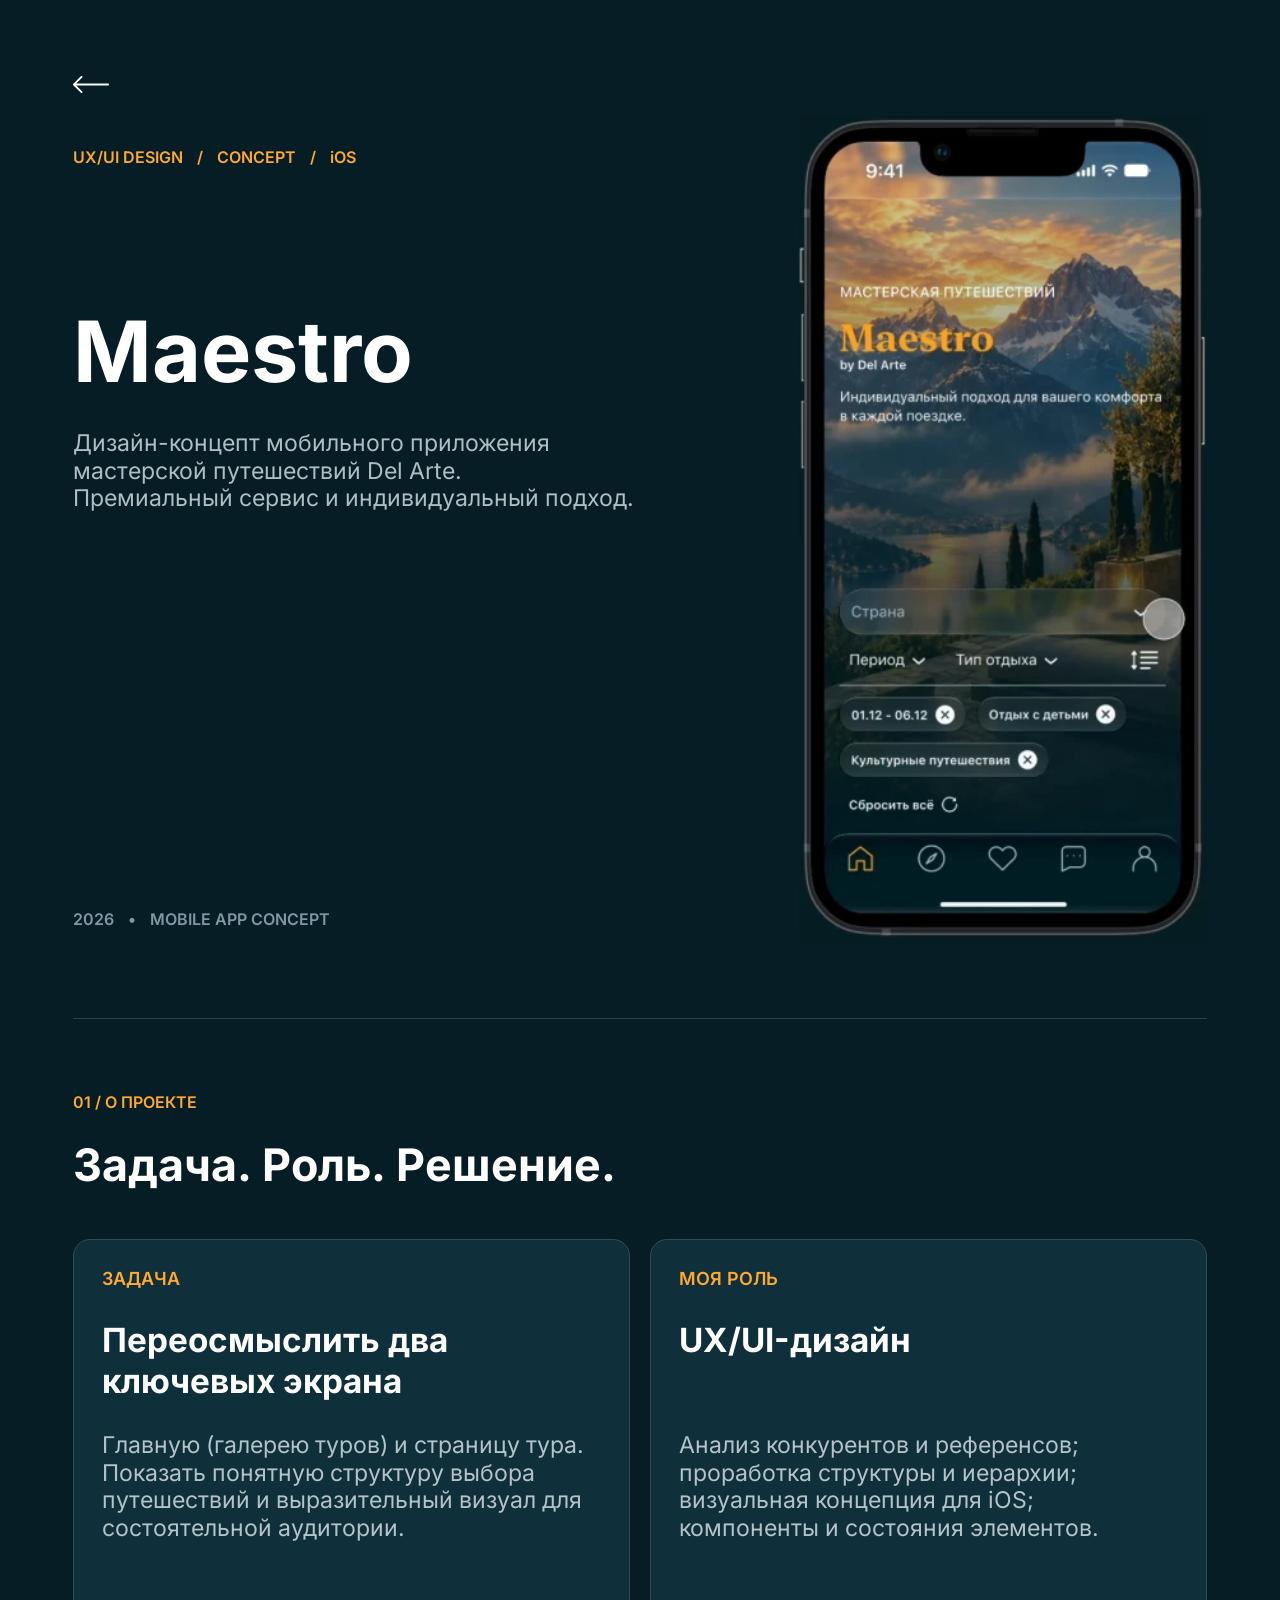
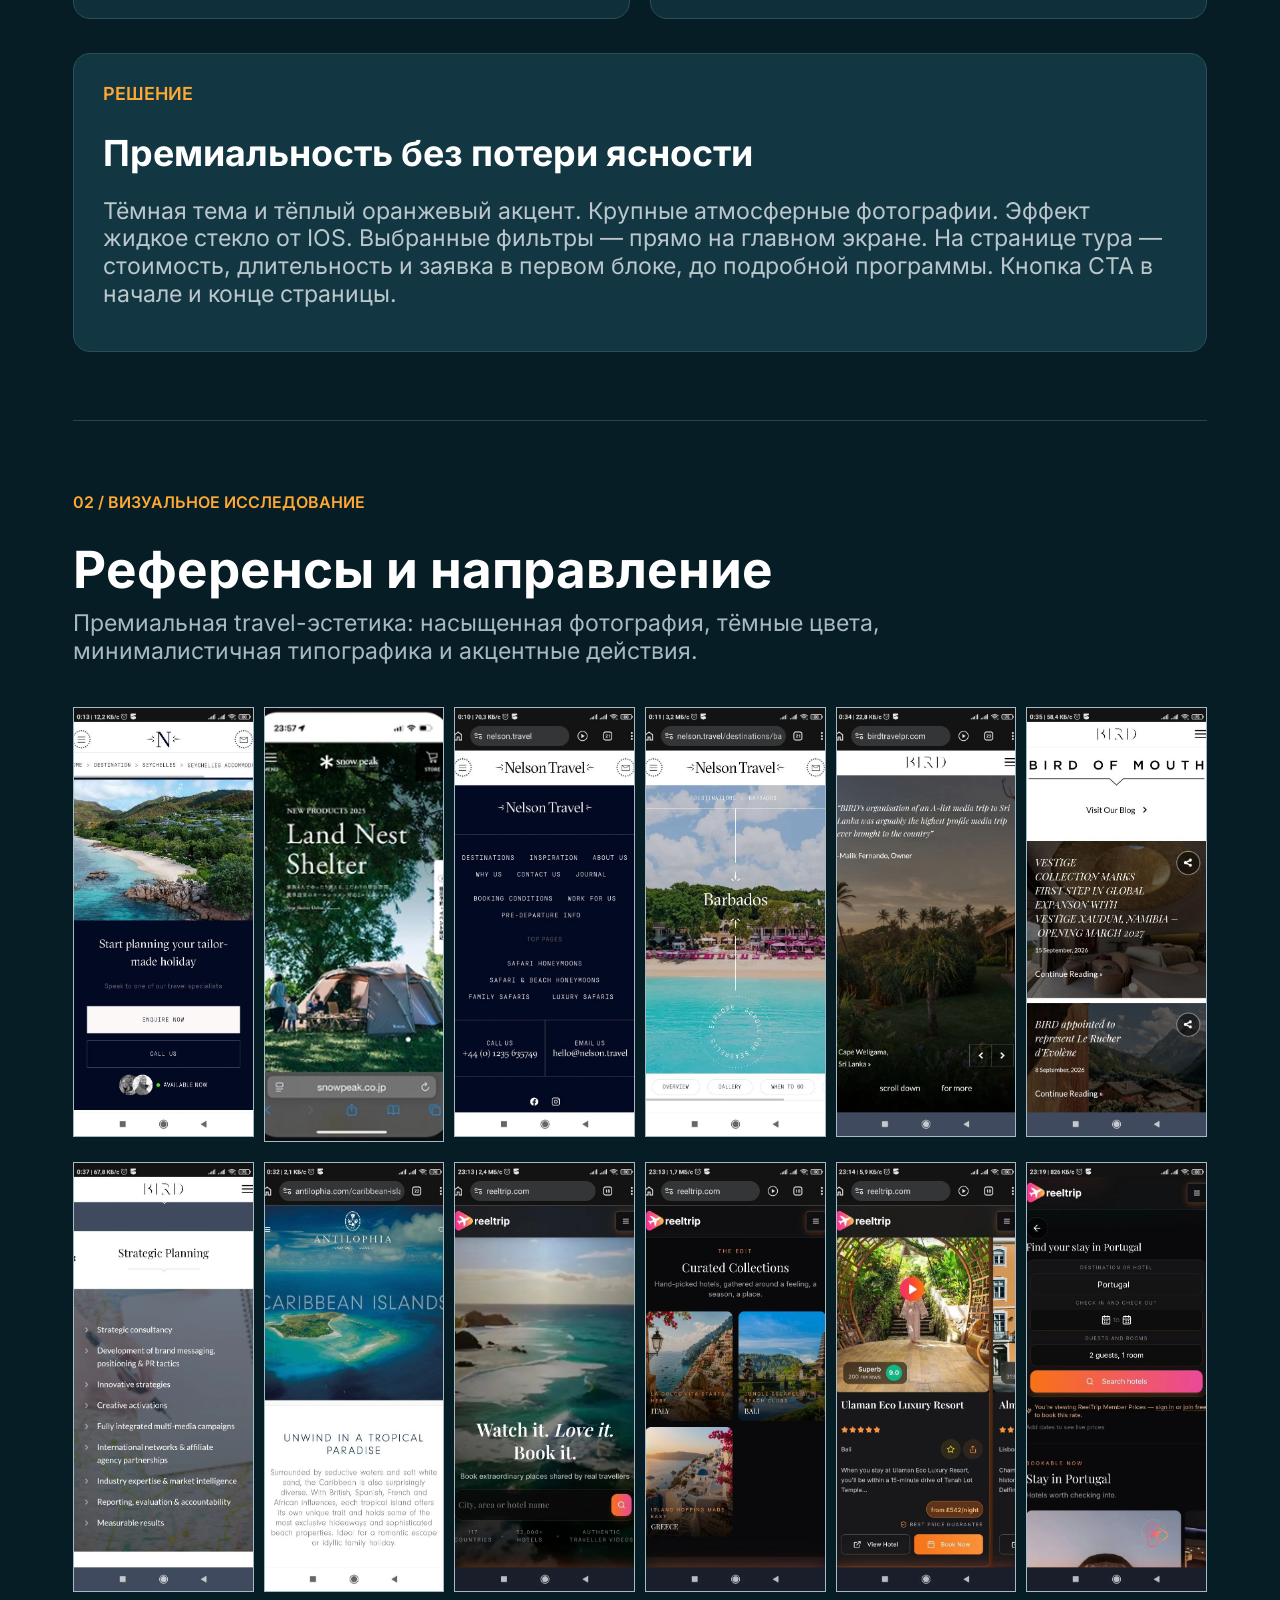
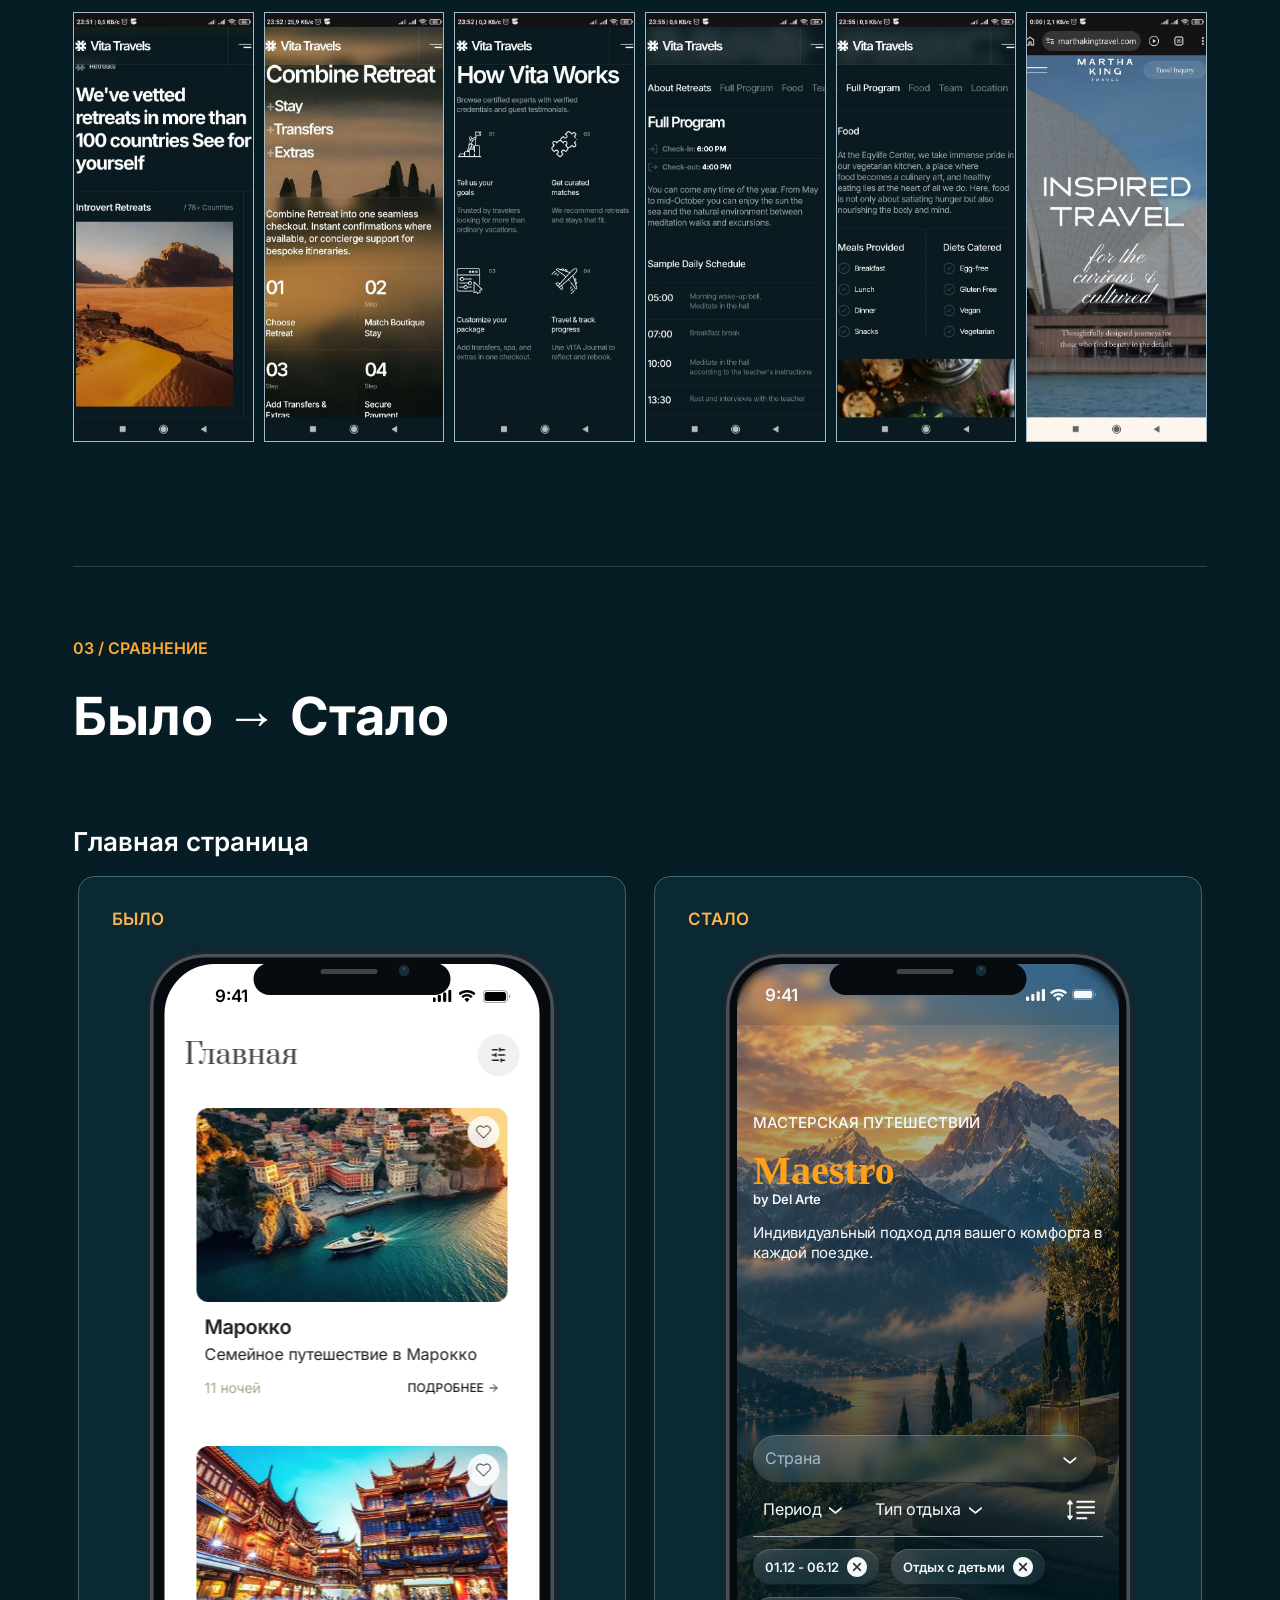
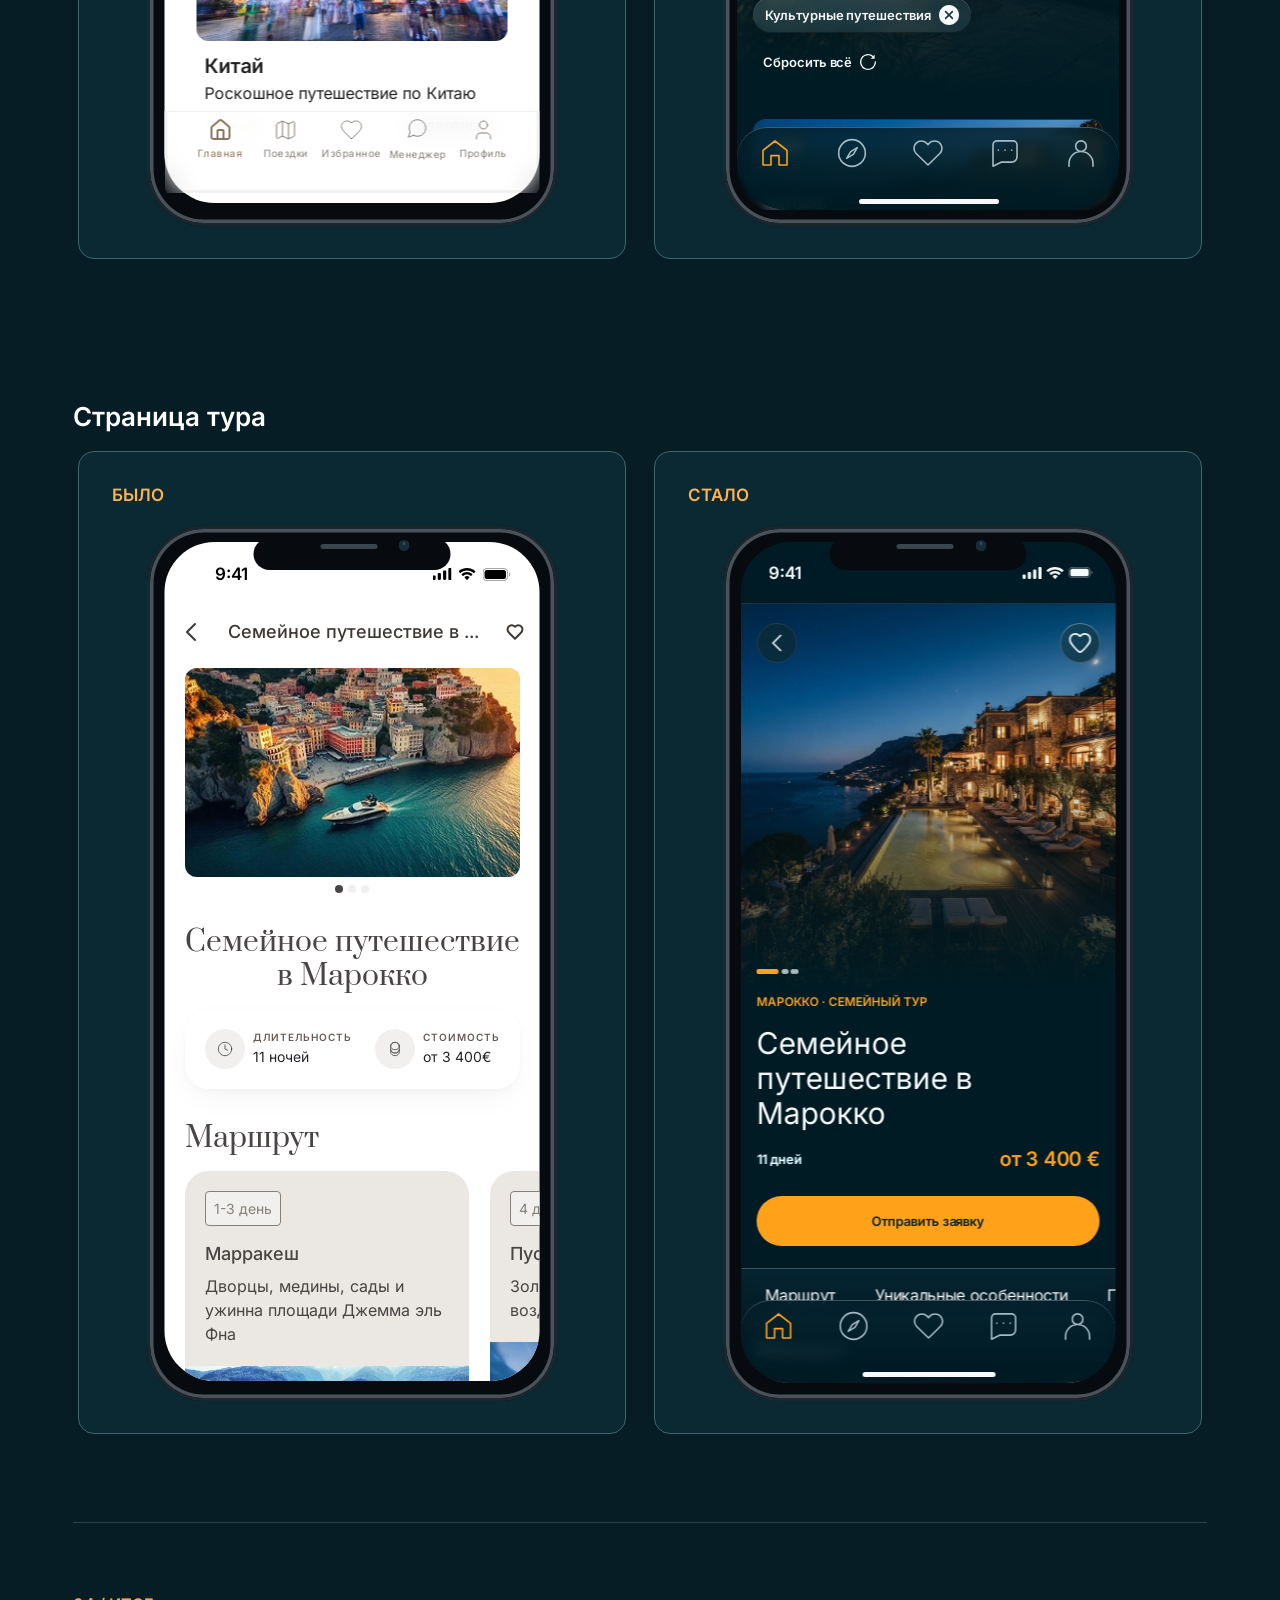
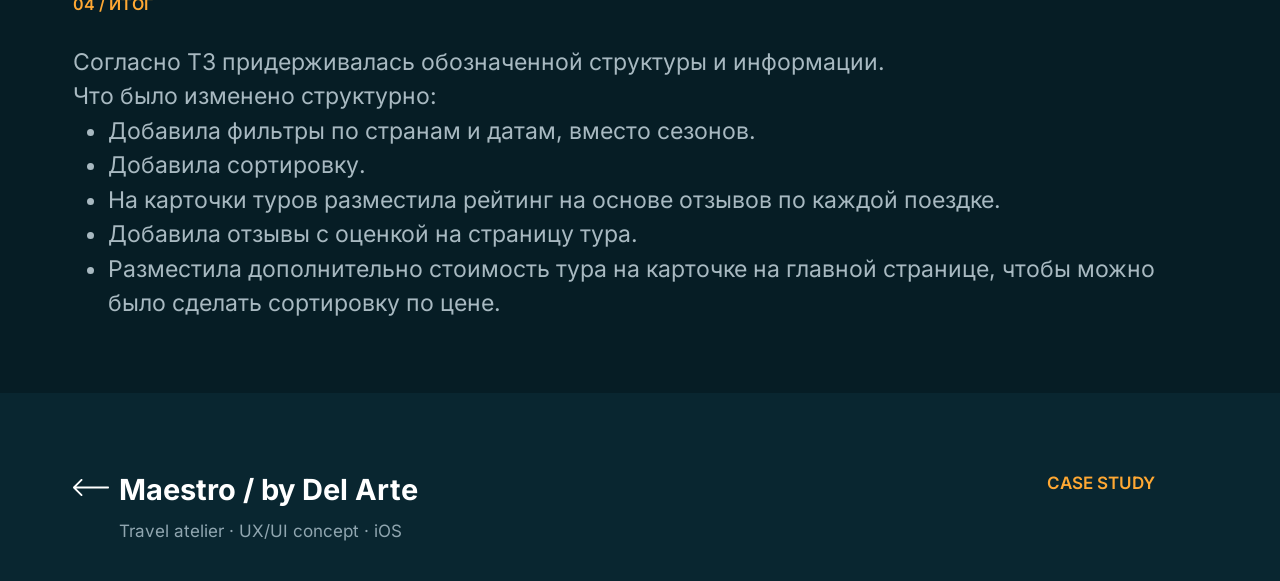
==== maestro.html @ 512be8c5 "Use bold Maestro lettering inside phone previews" ====
<!doctype html>
<html lang="ru">
<head>
  <meta charset="utf-8">
  <meta name="viewport" content="width=device-width, initial-scale=1">
  <meta name="description" content="Maestro — дизайн-концепт приложения мастерской путешествий Del Arte. Кейс Анжелики Кузнецовой.">
  <title>Maestro — кейс Анжелики Кузнецовой</title>
  <link rel="stylesheet" href="assets/maestro/screens.css">
  <link rel="stylesheet" href="maestro.css?v=8">
  <script src="maestro.js?v=2" defer></script>
</head>
<body class="maestro">
  <main>
    <header class="case-section cover">
      <a class="case-back" href="index.html" aria-label="На главную портфолио">
        <img src="assets/maestro/580a6.svg" width="36" height="31" alt="">
      </a>
      <div class="cover-grid">
        <p class="eyebrow cover-category">UX/UI DESIGN <span>/</span> <span class="desktop-copy">CONCEPT</span>
<span class="mobile-copy">TRAVEL</span> <span>/</span> iOS</p>
        <div class="cover-copy">
          <h1>Maestro</h1>
          <p class="cover-tagline mobile-copy">Путешествия<br>с особым смыслом</p>
          <p class="cover-description">Дизайн-концепт мобильного приложения<br class="desktop-copy"> мастерской путешествий Del Arte.<br class="desktop-copy"> Премиальный сервис и индивидуальный подход.</p>
        </div>
        <div class="cover-media">
          <!-- Чтобы добавить видео, загрузите assets/maestro/maestro.mp4, затем укажите этот путь в data-video-src. -->
          <figure class="cover-video" data-video-src="assets/maestro/maestro.mp4">
            <picture>
              <source media="(max-width: 767px)" srcset="assets/maestro/cover-mobile.webp">
              <img src="assets/maestro/cover-desktop.webp" width="445" height="904" alt="Главный экран приложения Maestro">
            </picture>
          </figure>
        </div>
        <p class="eyebrow cover-year">2026 <span>•</span> MOBILE APP CONCEPT</p>
      </div>
    </header>

    <section class="case-section about" aria-labelledby="about-title">
      <p class="eyebrow">01 / О ПРОЕКТЕ</p>
      <h2 id="about-title">Задача. Роль. Решение.</h2>
      <div class="about-grid">
        <article class="about-card">
          <p class="eyebrow">ЗАДАЧА</p>
          <h3>Переосмыслить два<br class="desktop-copy"> ключевых экрана</h3>
          <p>Главную (галерею туров) и страницу тура. Показать понятную структуру выбора путешествий и выразительный визуал для состоятельной аудитории.<span class="mobile-copy"> Состав блоков экранов менять не нужно, только их представление.</span>
</p>
        </article>
        <article class="about-card">
          <p class="eyebrow">МОЯ РОЛЬ</p>
          <h3>UX/UI-дизайн</h3>
          <p>Анализ конкурентов и референсов;<br class="desktop-copy"> проработка структуры и иерархии;<br class="desktop-copy"> визуальная концепция для iOS;<br class="desktop-copy"> компоненты и состояния элементов.</p>
        </article>
        <article class="about-card about-solution">
          <p class="eyebrow">РЕШЕНИЕ</p>
          <h3>Премиальность без потери ясности</h3>
          <p>Тёмная тема и тёплый оранжевый акцент. Крупные атмосферные фотографии. Эффект жидкое стекло от IOS. Выбранные фильтры — прямо на главном экране. На странице тура — стоимость, длительность и заявка в первом блоке, до подробной программы. Кнопка CTA в начале и конце страницы.</p>
        </article>
      </div>
    </section>

    <section class="case-section research" aria-labelledby="research-title">
      <p class="eyebrow">02 / ВИЗУАЛЬНОЕ ИССЛЕДОВАНИЕ</p>
      <h2 id="research-title">Референсы и направление</h2>
      <p class="section-intro">Премиальная travel-эстетика: насыщенная фотография, тёмные цвета, минималистичная типографика и акцентные действия.</p>
      <div class="references reference-desktop">
<img src="assets/maestro/a8450.webp" alt="Референс 1" width="198" height="430" loading="lazy">
<img src="assets/maestro/bcfd5.webp" alt="Референс 2" width="198" height="435" loading="lazy">
<img src="assets/maestro/57beb.webp" alt="Референс 3" width="198" height="430" loading="lazy">
<img src="assets/maestro/a19ec.webp" alt="Референс 4" width="198" height="430" loading="lazy">
<img src="assets/maestro/9e3d4.webp" alt="Референс 5" width="198" height="430" loading="lazy">
<img src="assets/maestro/e2b79.webp" alt="Референс 6" width="198" height="430" loading="lazy">
<img src="assets/maestro/9bf91.webp" alt="Референс 7" width="198" height="430" loading="lazy">
<img src="assets/maestro/70e85.webp" alt="Референс 8" width="198" height="430" loading="lazy">
<img src="assets/maestro/1a864.webp" alt="Референс 9" width="198" height="430" loading="lazy">
<img src="assets/maestro/d5515.webp" alt="Референс 10" width="198" height="430" loading="lazy">
<img src="assets/maestro/ccc61.webp" alt="Референс 11" width="198" height="430" loading="lazy">
<img src="assets/maestro/250e9.webp" alt="Референс 12" width="198" height="430" loading="lazy">
<img src="assets/maestro/1643d.webp" alt="Референс 13" width="198" height="430" loading="lazy">
<img src="assets/maestro/77202.webp" alt="Референс 14" width="198" height="430" loading="lazy">
<img src="assets/maestro/782f8.webp" alt="Референс 15" width="198" height="430" loading="lazy">
<img src="assets/maestro/9945a.webp" alt="Референс 16" width="198" height="430" loading="lazy">
<img src="assets/maestro/2277b.webp" alt="Референс 17" width="198" height="430" loading="lazy">
<img src="assets/maestro/ddec4.webp" alt="Референс 18" width="198" height="430" loading="lazy">
</div>
<div class="references reference-mobile">
<img src="assets/maestro/a8450.webp" alt="Референс 1" width="198" height="430" loading="lazy">
<img src="assets/maestro/bcfd5.webp" alt="Референс 2" width="198" height="435" loading="lazy">
<img src="assets/maestro/57beb.webp" alt="Референс 3" width="198" height="430" loading="lazy">
<img src="assets/maestro/9e3d4.webp" alt="Референс 4" width="198" height="430" loading="lazy">
<img src="assets/maestro/e2b79.webp" alt="Референс 5" width="198" height="430" loading="lazy">
<img src="assets/maestro/70e85.webp" alt="Референс 6" width="198" height="430" loading="lazy">
<img src="assets/maestro/d5515.webp" alt="Референс 7" width="198" height="430" loading="lazy">
<img src="assets/maestro/1643d.webp" alt="Референс 8" width="198" height="430" loading="lazy">
<img src="assets/maestro/ddec4.webp" alt="Референс 9" width="198" height="430" loading="lazy">
<img src="assets/maestro/77202.webp" alt="Референс 10" width="198" height="430" loading="lazy">
</div>
    </section>

    <section class="case-section comparison" aria-labelledby="comparison-title">
      <p class="eyebrow">03 / СРАВНЕНИЕ</p>
      <h2 id="comparison-title">Было → Стало</h2>
      <div class="comparison-group" data-comparison="gallery">
        <h3>Главная страница</h3>
        <div class="phone-pair">
<article class="phone-card">
<p class="phone-label">БЫЛО</p>
<div class="phone-viewport phone-desktop" data-width="410" data-kind="gallery">
<div class="phone-stage">
<div class="phone-panel phone-before">
<div class="phone-ui phone-old" data-node-id="250:3433" data-name="Главная страница">
<div class="phone-scroll" tabindex="0" role="region" aria-label="Галерея туров">
<div class="content-stretch flex flex-[1_0_0] flex-col h-full isolate items-start min-w-px overflow-clip relative phone-old-body" data-node-id="250:3434" data-name="Body">
<div class="content-stretch flex gap-[154px] h-[62px] items-start justify-center pb-[19px] pt-[21px] px-[24px] relative shrink-0 w-[375px] z-[2]" data-node-id="250:3462" data-name="Status bar">
<div class="content-stretch flex flex-[1_0_0] h-[22px] items-center justify-center min-w-px pt-[1.5px] relative" data-node-id="250:3463" data-name="Time">
<p class="[word-break:break-word] font-phone font-[590] leading-[22px] relative shrink-0 text-[17px] text-[color:var(--labels\/primary,black)] text-center whitespace-nowrap" data-node-id="250:3464" style='font-variation-settings:"wdth" 100'>9:41</p>
</div>
<div class="content-stretch flex flex-[1_0_0] gap-[7px] h-[22px] items-center justify-center min-w-px pr-px pt-px relative" data-node-id="250:3465" data-name="Levels">
<div class="h-[12.226px] relative shrink-0 w-[19.2px]" data-node-id="250:3466" data-name="Cellular Connection">
<img alt="" class="absolute block inset-0 max-w-none size-full" src="assets/maestro/88377.svg">
</div>
<div class="h-[12.328px] relative shrink-0 w-[17.142px]" data-node-id="250:3467" data-name="Wifi">
<img alt="" class="absolute block inset-0 max-w-none size-full" src="assets/maestro/08ca1.svg">
</div>
<div class="h-[13px] relative shrink-0 w-[27.328px]" data-node-id="250:3468" data-name="Frame">
<img alt="" class="absolute block inset-0 max-w-none size-full" src="assets/maestro/d1361.svg">
</div>
</div>
</div>
<div class="content-stretch flex flex-col gap-[16px] items-center pb-[24px] pt-[8px] px-[20px] relative shrink-0 w-full z-[1]" data-node-id="250:3472" data-name="Content">
<div class="content-stretch flex gap-[16px] items-center justify-center relative shrink-0 w-full" data-node-id="250:3473">
<div class="[word-break:break-word] flex flex-[1_0_0] flex-col font-prata justify-center leading-[0] min-w-px not-italic relative text-[#494545] text-[28px]" data-node-id="250:3474">
<p class="leading-[34px]">Главная</p>
</div>
<div class="content-stretch flex flex-col items-center relative shrink-0" data-node-id="250:3475" data-name="Search Bar">
<div class="content-stretch flex items-center justify-center relative shrink-0 w-full" data-node-id="250:3476">
<div class="bg-[#f1f0ee] content-stretch flex items-center justify-center relative rounded-[9605.423px] shrink-0 size-[42px]" data-node-id="250:3477" data-name="Button">
<div class="relative shrink-0 size-[16.085px]" data-node-id="250:3478" data-name="SVG">
<img alt="" class="absolute block inset-0 max-w-none size-full" src="assets/maestro/32b57.svg">
</div>
</div>
</div>
</div>
</div>
<div class="content-stretch flex flex-col gap-[16px] items-start relative shrink-0" data-node-id="250:3488">
<div class="content-stretch flex flex-col items-start relative shrink-0" data-node-id="250:3489">
<div class="bg-white content-stretch drop-shadow-[0px_8px_8px_rgba(0,0,0,0.03),0px_1px_1px_rgba(0,0,0,0.04)] flex flex-col gap-[12px] items-start p-[16px] relative rounded-[28px] shrink-0 w-[343px]" data-node-id="250:3490" data-name="Card">
<div class="content-stretch flex flex-col items-start max-w-[900px] relative shrink-0 w-full" data-node-id="250:3491" data-name="Hero Image">
<div class="content-stretch flex items-center relative shrink-0 w-full" data-node-id="250:3492" data-name="Top">
<div class="flex-[1_0_0] h-0 min-w-px relative" data-node-id="I250:3492;402:13870" data-name="Fixer">
</div>
</div>
<div class="aspect-[900/563] relative rounded-[12px] shrink-0 w-full" data-node-id="250:3493" data-name="img">
<div aria-hidden="true" class="absolute inset-0 pointer-events-none rounded-[12px]">
<div class="absolute bg-size-[19.999999523162842px_19.999999523162842px,auto_auto] bg-top-left inset-0 rounded-[12px]" style='background-image:url("assets/maestro/99f6c.webp"), linear-gradient(90deg, rgb(255, 255, 255) 0%, rgb(255, 255, 255) 100%)'>
</div>
<div class="absolute bg-[#9747ff] inset-0 mix-blend-color rounded-[12px]">
</div>
<img alt="" class="absolute max-w-none object-cover rounded-[12px] size-full" src="assets/maestro/8b3f2.webp">
</div>
</div>
</div>
<div class="absolute backdrop-blur-[12px] bg-[rgba(255,255,255,0.85)] content-stretch flex items-center justify-center right-[24px] rounded-[9999px] size-[32px] top-[24px]" data-node-id="250:3494" data-name="Button">
<div class="relative shrink-0 size-[16px]" data-node-id="250:3495" data-name="SVG">
<img alt="" class="absolute block inset-0 max-w-none size-full" src="assets/maestro/4f7a4.svg">
</div>
</div>
<div class="content-stretch flex flex-col items-start px-[8px] relative shrink-0 w-full" data-node-id="250:3497" data-name="Container">
<div class="content-stretch flex flex-col gap-[12px] items-start relative shrink-0 w-full" data-node-id="250:3498">
<div class="content-stretch flex flex-col items-start relative shrink-0 w-full" data-node-id="250:3499" data-name="Container">
<div class="content-stretch flex items-center relative shrink-0 w-full" data-node-id="250:3500">
<div class="[word-break:break-word] content-stretch flex flex-[1_0_0] flex-col gap-[2px] items-start leading-[0] min-w-px not-italic relative text-[#202020]" data-node-id="250:3501" data-name="Container">
<div class="flex flex-col font-inter font-semibold justify-center relative shrink-0 text-[20px] w-full" data-node-id="250:3502">
<p class="leading-[26px]">Марокко</p>
</div>
<div class="flex flex-col font-inter font-normal justify-center relative shrink-0 text-[16px] w-full" data-node-id="250:3503">
<p class="leading-[24px]">Семейное путешествие в Марокко</p>
</div>
</div>
</div>
</div>
<div class="content-stretch flex gap-[8px] items-start relative shrink-0 w-full" data-node-id="250:3504">
<div class="[word-break:break-word] flex flex-[1_0_0] flex-col font-inter font-normal justify-center leading-[0] min-w-px not-italic relative text-[#a2a681] text-[14px]" data-node-id="250:3505">
<p class="leading-[20px]">11 ночей</p>
</div>
<div class="content-stretch flex gap-[4px] h-[20px] items-center relative shrink-0" data-node-id="250:3506" data-name="Button">
<div class="[word-break:break-word] flex flex-col font-inter font-medium justify-center leading-[0] not-italic relative shrink-0 text-[#202020] text-[12px] text-center uppercase whitespace-nowrap" data-node-id="250:3507">
<p class="leading-[16px]">подробнее</p>
</div>
<div class="relative shrink-0 size-[12px]" data-node-id="250:3508" data-name="SVG">
<img alt="" class="absolute block inset-0 max-w-none size-full" src="assets/maestro/2661c.svg">
</div>
</div>
</div>
</div>
</div>
</div>
</div>
<div class="bg-white content-stretch drop-shadow-[0px_8px_8px_rgba(0,0,0,0.03),0px_1px_1px_rgba(0,0,0,0.04)] flex flex-col gap-[12px] items-start p-[16px] relative rounded-[28px] shrink-0 w-[343px]" data-node-id="250:3511" data-name="Card">
<div class="content-stretch flex flex-col items-start max-w-[900px] relative shrink-0 w-full" data-node-id="250:3512" data-name="Hero Image">
<div class="content-stretch flex items-center relative shrink-0 w-full" data-node-id="250:3513" data-name="Top">
<div class="flex-[1_0_0] h-0 min-w-px relative" data-node-id="I250:3513;402:13870" data-name="Fixer">
</div>
</div>
<div class="aspect-[900/563] relative rounded-[12px] shrink-0 w-full" data-node-id="250:3514" data-name="img">
<img alt="" class="absolute inset-0 max-w-none object-cover pointer-events-none rounded-[12px] size-full" src="assets/maestro/741eb.webp">
</div>
</div>
<div class="absolute backdrop-blur-[12px] bg-[rgba(255,255,255,0.85)] content-stretch flex items-center justify-center right-[24px] rounded-[9999px] size-[32px] top-[24px]" data-node-id="250:3515" data-name="Button">
<div class="relative shrink-0 size-[16px]" data-node-id="250:3516" data-name="SVG">
<img alt="" class="absolute block inset-0 max-w-none size-full" src="assets/maestro/4f7a4.svg">
</div>
</div>
<div class="content-stretch flex flex-col items-start px-[8px] relative shrink-0 w-full" data-node-id="250:3518" data-name="Container">
<div class="content-stretch flex flex-col gap-[12px] items-start relative shrink-0 w-full" data-node-id="250:3519">
<div class="content-stretch flex flex-col items-start relative shrink-0 w-full" data-node-id="250:3520" data-name="Container">
<div class="content-stretch flex items-center relative shrink-0 w-full" data-node-id="250:3521">
<div class="[word-break:break-word] content-stretch flex flex-[1_0_0] flex-col gap-[2px] items-start leading-[0] min-w-px not-italic relative text-[#202020]" data-node-id="250:3522" data-name="Container">
<div class="flex flex-col font-inter font-semibold justify-center relative shrink-0 text-[20px] w-full" data-node-id="250:3523">
<p class="leading-[26px]">Китай</p>
</div>
<div class="flex flex-col font-inter font-normal justify-center relative shrink-0 text-[16px] w-full" data-node-id="250:3524">
<p class="leading-[24px]">Роскошное путешествие по Китаю</p>
</div>
</div>
</div>
</div>
<div class="content-stretch flex gap-[8px] items-start relative shrink-0 w-full" data-node-id="250:3525">
<div class="[word-break:break-word] flex flex-[1_0_0] flex-col font-inter font-normal justify-center leading-[0] min-w-px not-italic relative text-[#a2a681] text-[14px]" data-node-id="250:3526">
<p class="leading-[20px]">11 ночей</p>
</div>
<div class="content-stretch flex gap-[4px] h-[20px] items-center relative shrink-0" data-node-id="250:3527" data-name="Button">
<div class="[word-break:break-word] flex flex-col font-inter font-medium justify-center leading-[0] not-italic relative shrink-0 text-[#202020] text-[12px] text-center uppercase whitespace-nowrap" data-node-id="250:3528">
<p class="leading-[16px]">подробнее</p>
</div>
<div class="relative shrink-0 size-[12px]" data-node-id="250:3529" data-name="SVG">
<img alt="" class="absolute block inset-0 max-w-none size-full" src="assets/maestro/2661c.svg">
</div>
</div>
</div>
</div>
</div>
</div>
</div>
</div>
</div>
</div>
<div class="absolute backdrop-blur-[12px] bg-[rgba(255,255,255,0.8)] border-[rgba(232,230,227,0.5)] border-solid border-t content-stretch flex flex-col h-[82px] items-start justify-center left-0 pt-px top-[747px] w-[375px] z-[3] phone-desktop-old-nav" data-node-id="250:3435" data-name="Nav">
<div class="flex-[1_0_0] max-w-[512px] min-h-px relative w-full" data-node-id="250:3436" data-name="Container">
<div class="bg-clip-padding border-0 border-[transparent] border-solid content-stretch flex items-center max-w-[inherit] pb-[24px] px-[20px] relative size-full">
<div class="content-stretch flex flex-[1_0_0] flex-col gap-[4px] items-center min-w-px px-[8px] py-[4px] relative" data-node-id="250:3437" data-name="Button">
<div class="relative shrink-0 size-[24px]" data-node-id="250:3438" data-name="SVG">
<img alt="" class="absolute block inset-0 max-w-none size-full" src="assets/maestro/2533a.svg">
</div>
<div class="[word-break:break-word] flex flex-col font-phone font-normal justify-center leading-[0] relative shrink-0 text-[#8a775c] text-[10px] text-center tracking-[0.5px] whitespace-nowrap" data-node-id="250:3441" style='font-variation-settings:"wdth" 100'>
<p class="leading-[15px]">Главная</p>
</div>
</div>
<div class="content-stretch flex flex-[1_0_0] flex-col gap-[4px] items-center min-w-px px-[8px] py-[4px] relative" data-node-id="250:3442" data-name="Button">
<div class="relative shrink-0 size-[24px]" data-node-id="250:3443" data-name="SVG">
<img alt="" class="absolute block inset-0 max-w-none size-full" src="assets/maestro/a5471.svg">
</div>
<div class="[word-break:break-word] flex flex-col font-phone font-normal justify-center leading-[0] relative shrink-0 text-[#868079] text-[10px] text-center tracking-[0.5px] whitespace-nowrap" data-node-id="250:3447" style='font-variation-settings:"wdth" 100'>
<p class="leading-[15px]">Поездки</p>
</div>
</div>
<div class="content-stretch flex flex-[1_0_0] flex-col gap-[4px] items-center min-w-px px-[8px] py-[4px] relative" data-node-id="250:3448" data-name="Button">
<div class="relative shrink-0 size-[24px]" data-node-id="250:3449" data-name="SVG">
<img alt="" class="absolute block inset-0 max-w-none size-full" src="assets/maestro/fd771.svg">
</div>
<div class="[word-break:break-word] flex flex-col font-phone font-normal justify-center leading-[0] relative shrink-0 text-[#868079] text-[10px] text-center tracking-[0.5px] whitespace-nowrap" data-node-id="250:3451" style='font-variation-settings:"wdth" 100'>
<p class="leading-[15px]">Избранное</p>
</div>
</div>
<div class="content-stretch flex flex-[1_0_0] flex-col gap-[6px] items-center min-w-px px-[8px] py-[4px] relative" data-node-id="250:3452" data-name="Button">
<div class="content-stretch flex flex-col items-center relative shrink-0 size-[24px]" data-node-id="250:3453" data-name="SVG:css-transform">
<div class="relative shrink-0 size-[22px]" data-node-id="250:3454" data-name="SVG">
<img alt="" class="absolute block inset-0 max-w-none size-full" src="assets/maestro/68d9a.svg">
</div>
</div>
<div class="[word-break:break-word] flex flex-col font-phone font-normal justify-center leading-[0] relative shrink-0 text-[#868079] text-[10px] text-center tracking-[0.5px] whitespace-nowrap" data-node-id="250:3456" style='font-variation-settings:"wdth" 100'>
<p class="leading-[15px]">Менеджер</p>
</div>
</div>
<div class="content-stretch flex flex-[1_0_0] flex-col gap-[4px] items-center min-w-px px-[8px] py-[4px] relative" data-node-id="250:3457" data-name="Button">
<div class="relative shrink-0 size-[24px]" data-node-id="250:3458" data-name="SVG">
<img alt="" class="absolute block inset-0 max-w-none size-full" src="assets/maestro/cb3df.svg">
</div>
<div class="[word-break:break-word] flex flex-col font-phone font-normal justify-center leading-[0] relative shrink-0 text-[#868079] text-[10px] text-center tracking-[0.5px] whitespace-nowrap" data-node-id="250:3461" style='font-variation-settings:"wdth" 100'>
<p class="leading-[15px]">Профиль</p>
</div>
</div>
</div>
</div>
</div>
</div>
</div>
<div class="phone-frame" aria-hidden="true">
<span class="phone-notch">
<i>
</i>
<img class="phone-camera" src="assets/maestro/f3fc9.svg" alt="">
<img class="phone-camera-reflection" src="assets/maestro/90499.svg" alt="">
</span>
</div>
</div>
</div>
</article>
<article class="phone-card">
<p class="phone-label">СТАЛО</p>
<div class="phone-viewport phone-desktop" data-width="410" data-kind="gallery">
<div class="phone-stage">
<div class="phone-panel phone-after">
<div class="phone-ui phone-new" data-node-id="328:2109" data-name="Main iOS 375">
<div class="absolute bg-[var(--color\/bg,#001b24)] bottom-0 content-stretch flex h-[83px] items-start justify-between left-0 overflow-clip pb-[28px] pt-[10px] px-[10px] right-0 phone-fixed-nav" data-node-id="328:2163" data-name="06 · Нижняя навигация · 5 вкладок">
<span class="phone-glass" aria-hidden="true">
</span>
<button class="content-stretch flex flex-col items-center justify-center overflow-clip relative shrink-0 w-[56px]" data-node-id="I328:2163;4056:3361" data-name="Главная" type="button" data-action="home" aria-label="Главная">
<div class="relative shrink-0 size-[32px]" data-node-id="I328:2163;4056:3362" data-name="Icon / home">
<img alt="" class="absolute block inset-0 max-w-none size-full" src="assets/maestro/ac1e3.svg">
</div>
</button>
<button class="content-stretch flex flex-col items-center justify-center overflow-clip relative shrink-0 w-[56px]" data-node-id="I328:2163;4165:386" data-name="Поездки" type="button" data-action="trips" aria-label="Поездки">
<div class="relative shrink-0 size-[32px]" data-node-id="I328:2163;4165:386;4165:362" data-name="Icon / compass">
<img alt="" class="absolute block inset-0 max-w-none size-full" src="assets/maestro/16ee0.svg">
</div>
</button>
<button class="content-stretch flex flex-col items-center justify-center overflow-clip relative shrink-0 w-[56px]" data-node-id="I328:2163;4056:3369" data-name="Избранное" type="button" data-action="saved" aria-label="Избранное">
<div class="relative shrink-0 size-[32px]" data-node-id="I328:2163;4056:3370" data-name="Icon / heart">
<img alt="" class="absolute block inset-0 max-w-none size-full" src="assets/maestro/52ba3.svg">
</div>
</button>
<button class="content-stretch flex flex-col items-center justify-center overflow-clip relative shrink-0 w-[56px]" data-node-id="I328:2163;4165:438" data-name="Менеджер" type="button" data-action="manager" aria-label="Менеджер">
<div class="relative shrink-0 size-[32px]" data-node-id="I328:2163;4165:438;4165:366" data-name="Icon / chat">
<img alt="" class="absolute block inset-0 max-w-none size-full" src="assets/maestro/2b71c.svg">
</div>
</button>
<div class="content-stretch flex flex-col items-center justify-center overflow-clip relative shrink-0 w-[56px]" data-node-id="I328:2163;4056:3377" data-name="Профиль">
<div class="relative shrink-0 size-[32px]" data-node-id="I328:2163;4056:3378" data-name="Icon / user">
<img alt="" class="absolute block inset-0 max-w-none size-full" src="assets/maestro/8e6db.svg">
</div>
</div>
<div class="absolute bg-[var(--color\/text,#f7f8fa)] h-[5px] left-[122px] right-[120px] rounded-[3px] top-[72px]" data-node-id="I328:2163;4056:3381" data-name="Home indicator">
</div>
</div>
<div class="phone-scroll" tabindex="0" role="region" aria-label="Галерея туров">
<div class="content-stretch flex flex-col gap-[12px] items-center overflow-clip pb-[16px] relative shrink-0 w-full" data-node-id="328:2110" data-name="Первый экран">
<div aria-hidden="true" class="absolute inset-0 pointer-events-none">
<div class="absolute inset-0 overflow-hidden">
<img alt="" class="absolute h-full left-[-25.77%] max-w-none top-[-0.04%] w-[132.8%]" src="assets/maestro/d8903.webp">
</div>
<div class="absolute bg-gradient-to-b from-[rgba(0,27,36,0.12)] inset-0 to-[#001b24] via-[48%] via-[rgba(0,27,36,0.5)]">
</div>
</div>
<div class="content-stretch flex flex-col items-start overflow-clip pb-[160px] pt-[150px] px-[16px] relative shrink-0 w-full" data-node-id="328:2111" data-name="Главная">
<div class="[word-break:break-word] content-stretch flex flex-col gap-[16px] items-start relative shrink-0 w-full" data-node-id="328:2112" data-name="Заголовок">
<p class="font-phone font-[510] leading-[18px] relative shrink-0 text-[15px] text-[color:var(--color\/text,#f7f8fa)] uppercase w-full" data-node-id="328:2113" style='font-variation-settings:"wdth" 100'>Мастерская Путешествий</p>
<div class="h-[59px] relative shrink-0 w-full" data-node-id="328:2114" data-name="Имя">
<p class="absolute font-new-york leading-[46px] left-0 not-italic text-[40px] text-[color:var(--color\/accent,#ffa21a)] top-0 w-[336px]" data-node-id="328:2115">Maestro</p>
<p class="absolute font-[590] font-phone leading-[var(--leading\/footnote,18px)] left-0 text-[color:var(--color\/text,#f7f8fa)] text-[length:var(--size\/footnote,13px)] top-[42px] tracking-[var(--typography\/letter-spacing\/footnote,-0.08px)] w-[343px]" data-node-id="328:2116" style='font-variation-settings:"wdth" 100'>by Del Arte</p>
</div>
<p class="font-phone font-normal leading-[var(--leading\/subheadline,20px)] relative shrink-0 text-[color:var(--color\/text,#f7f8fa)] text-[length:var(--size\/subheadline,15px)] tracking-[var(--typography\/letter-spacing\/subheadline,-0.23px)] w-full" data-node-id="328:2117" style='font-variation-settings:"wdth" 100'>Индивидуальный подход для вашего комфорта в каждой поездке.</p>
</div>
</div>
<div class="content-stretch flex flex-col gap-[12px] items-start px-[16px] relative shrink-0 w-full" data-node-id="328:2118" data-name="Фильтр">
<div class="content-stretch flex gap-[16px] h-[48px] items-center justify-center px-[12px] relative rounded-[296px] shrink-0 w-[343px]" data-node-id="328:1938" data-name="Property 1=Empty">
<div class="absolute bg-[rgba(153,153,153,0.17)] inset-0 mix-blend-luminosity rounded-[1000px] shadow-[1.25px_0px_0px_-0.75px_#a6a6a6,-1.25px_0px_0px_-0.75px_#a6a6a6,0px_0px_0px_0.5px_#a6a6a6,0px_8px_15px_0px_rgba(0,0,0,0.04)]" data-node-id="I328:1939;10411:18287" data-name="Fill + Shadow">
</div>
<div class="absolute inset-0 rounded-[1000px]" data-node-id="I328:1939;10411:18288" data-name="Glass Effect">
</div>
<button class="content-stretch cursor-pointer flex flex-[1_0_0] items-center min-w-px relative" data-node-id="328:1940" data-name="Field" type="button" data-action="search" aria-label="Страна">
<div class="[word-break:break-word] flex flex-col font-phone font-normal justify-center leading-[0] relative shrink-0 text-[16px] text-[color:var(--color\/muted,#a5bac4)] text-center whitespace-nowrap" data-node-id="328:1941" style='font-variation-settings:"wdth" 100;font-feature-settings:"ss16" 1'>
<p class="leading-[21px]">Страна</p>
</div>
</button>
<div class="relative shrink-0 size-[28px]" data-node-id="328:1942" data-name="chevron_down">
<img alt="" class="absolute block inset-0 max-w-none size-full" src="assets/maestro/42154.svg">
</div>
</div>
<div class="content-stretch flex items-center justify-between relative shrink-0 w-full" data-node-id="328:2120">
<div class="h-[29px] relative shrink-0 w-[239px]" data-node-id="328:2121">
<button class="absolute content-stretch flex gap-[8px] items-center justify-center left-0 px-[10px] py-[4px] rounded-[1000px] top-0" data-node-id="328:2122" data-name="Button - Content Area" type="button" data-action="filter-period">
<p class="[word-break:break-word] font-phone font-normal leading-[var(--leading\/callout,21px)] relative shrink-0 text-[color:var(--color\/text,#f7f8fa)] text-[length:var(--size\/callout,16px)] tracking-[var(--typography\/letter-spacing\/callout,-0.31px)] whitespace-nowrap" data-node-id="I328:2122;4047:727" style='font-variation-settings:"wdth" 100'>Период</p>
<div class="h-[10px] relative shrink-0 w-[13px]" data-node-id="I328:2122;4047:736" data-name="chevron_down">
<img alt="" class="absolute block inset-0 max-w-none size-full" src="assets/maestro/40b06.svg">
</div>
</button>
<button class="absolute content-stretch flex gap-[8px] items-center justify-center left-[112px] px-[10px] py-[4px] rounded-[1000px] top-0" data-node-id="328:2123" data-name="Button - Content Area" type="button" data-action="filter-type">
<p class="[word-break:break-word] font-phone font-normal leading-[var(--leading\/callout,21px)] relative shrink-0 text-[color:var(--color\/text,#f7f8fa)] text-[length:var(--size\/callout,16px)] tracking-[var(--typography\/letter-spacing\/callout,-0.31px)] whitespace-nowrap" data-node-id="I328:2123;4047:727" style='font-variation-settings:"wdth" 100'>Тип отдыха</p>
<div class="h-[10px] relative shrink-0 w-[13px]" data-node-id="I328:2123;4047:736" data-name="chevron_down">
<img alt="" class="absolute block inset-0 max-w-none size-full" src="assets/maestro/40b06.svg">
</div>
</button>
</div>
<button class="h-[29px] relative shrink-0 w-[45px]" data-node-id="328:2124" data-name="arrow.up.and.down.text.horizontal" type="button" data-action="sort" aria-label="Сортировка">
<img alt="" class="absolute block inset-0 max-w-none size-full" src="assets/maestro/cd6ad.svg">
</button>
</div>
<div class="bg-[var(--color\/muted,#a5bac4)] h-px relative shrink-0 w-full" data-node-id="328:2126" data-name="Разделитель">
</div>
<div class="content-start flex flex-wrap gap-[12px] items-start relative shrink-0 w-full" data-node-id="328:2127">
<button class="content-stretch flex items-start relative shrink-0 phone-chip" data-node-id="328:2132" data-name="Button - Liquid Glass - Text" type="button" data-action="remove-chip">
<div class="content-stretch flex gap-[4px] items-center justify-center px-[12px] py-[8px] relative rounded-[1000px] shrink-0" data-node-id="I328:2132;4080:376" data-name="Button - Liquid Glass - Text">
<div class="absolute bg-[rgba(153,153,153,0.17)] inset-0 mix-blend-luminosity rounded-[1000px] shadow-[1.25px_0px_0px_-0.75px_#a6a6a6,-1.25px_0px_0px_-0.75px_#a6a6a6,0px_0px_0px_0.5px_#a6a6a6,0px_8px_15px_0px_rgba(0,0,0,0.04)]" data-node-id="I328:2132;4080:377;10411:18287" data-name="Fill + Shadow">
</div>
<div class="absolute inset-0 rounded-[1000px]" data-node-id="I328:2132;4080:377;10411:18288" data-name="Glass Effect">
</div>
<div class="content-stretch flex gap-[8px] items-center justify-center relative rounded-[100px] shrink-0" data-node-id="I328:2132;4080:382" data-name="Text">
<p class="[word-break:break-word] font-[590] font-phone leading-[var(--leading\/footnote,18px)] relative shrink-0 text-[color:var(--color\/text,#f7f8fa)] text-[length:var(--size\/footnote,13px)] text-center tracking-[var(--typography\/letter-spacing\/footnote,-0.08px)] whitespace-nowrap" data-node-id="I328:2132;4080:382;328:2129" style='font-variation-settings:"wdth" 100'>01.12 - 06.12</p>
<div class="relative shrink-0 size-[20px]" data-node-id="I328:2132;4080:382;328:2130" data-name="cancel">
<img alt="" class="absolute block inset-0 max-w-none size-full" src="assets/maestro/57516.svg">
</div>
</div>
</div>
</button>
<button class="content-stretch flex items-start relative shrink-0 phone-chip" data-node-id="328:2137" data-name="Button - Liquid Glass - Text" type="button" data-action="remove-chip">
<div class="content-stretch flex gap-[4px] items-center justify-center px-[12px] py-[8px] relative rounded-[1000px] shrink-0" data-node-id="I328:2137;4080:376" data-name="Button - Liquid Glass - Text">
<div class="absolute bg-[rgba(153,153,153,0.17)] inset-0 mix-blend-luminosity rounded-[1000px] shadow-[1.25px_0px_0px_-0.75px_#a6a6a6,-1.25px_0px_0px_-0.75px_#a6a6a6,0px_0px_0px_0.5px_#a6a6a6,0px_8px_15px_0px_rgba(0,0,0,0.04)]" data-node-id="I328:2137;4080:377;10411:18287" data-name="Fill + Shadow">
</div>
<div class="absolute inset-0 rounded-[1000px]" data-node-id="I328:2137;4080:377;10411:18288" data-name="Glass Effect">
</div>
<div class="content-stretch flex gap-[8px] items-center justify-center relative rounded-[100px] shrink-0" data-node-id="I328:2137;4080:382" data-name="Text">
<p class="[word-break:break-word] font-[590] font-phone leading-[var(--leading\/footnote,18px)] relative shrink-0 text-[color:var(--color\/text,#f7f8fa)] text-[length:var(--size\/footnote,13px)] text-center tracking-[var(--typography\/letter-spacing\/footnote,-0.08px)] whitespace-nowrap" data-node-id="I328:2137;4080:382;328:2134" style='font-variation-settings:"wdth" 100'>Отдых с детьми</p>
<div class="relative shrink-0 size-[20px]" data-node-id="I328:2137;4080:382;328:2135" data-name="cancel">
<img alt="" class="absolute block inset-0 max-w-none size-full" src="assets/maestro/57516.svg">
</div>
</div>
</div>
</button>
<button class="content-stretch flex items-start relative shrink-0 phone-chip" data-node-id="328:2142" data-name="Button - Liquid Glass - Text" type="button" data-action="remove-chip">
<div class="content-stretch flex gap-[4px] items-center justify-center px-[12px] py-[8px] relative rounded-[1000px] shrink-0" data-node-id="I328:2142;4080:376" data-name="Button - Liquid Glass - Text">
<div class="absolute bg-[rgba(153,153,153,0.17)] inset-0 mix-blend-luminosity rounded-[1000px] shadow-[1.25px_0px_0px_-0.75px_#a6a6a6,-1.25px_0px_0px_-0.75px_#a6a6a6,0px_0px_0px_0.5px_#a6a6a6,0px_8px_15px_0px_rgba(0,0,0,0.04)]" data-node-id="I328:2142;4080:377;10411:18287" data-name="Fill + Shadow">
</div>
<div class="absolute inset-0 rounded-[1000px]" data-node-id="I328:2142;4080:377;10411:18288" data-name="Glass Effect">
</div>
<div class="content-stretch flex gap-[8px] items-center justify-center relative rounded-[100px] shrink-0" data-node-id="I328:2142;4080:382" data-name="Text">
<p class="[word-break:break-word] font-[590] font-phone leading-[var(--leading\/footnote,18px)] relative shrink-0 text-[color:var(--color\/text,#f7f8fa)] text-[length:var(--size\/footnote,13px)] text-center tracking-[var(--typography\/letter-spacing\/footnote,-0.08px)] whitespace-nowrap" data-node-id="I328:2142;4080:382;328:2139" style='font-variation-settings:"wdth" 100'>Культурные путешествия</p>
<div class="relative shrink-0 size-[20px]" data-node-id="I328:2142;4080:382;328:2140" data-name="cancel">
<img alt="" class="absolute block inset-0 max-w-none size-full" src="assets/maestro/57516.svg">
</div>
</div>
</div>
</button>
<button class="content-stretch flex gap-[8px] items-center justify-center px-[10px] py-[8px] relative rounded-[1000px] shrink-0" data-node-id="328:2143" data-name="Button - Content Area" type="button" data-action="reset">
<p class="[word-break:break-word] font-[590] font-phone leading-[var(--leading\/footnote,18px)] relative shrink-0 text-[color:var(--color\/text,#f7f8fa)] text-[length:var(--size\/footnote,13px)] tracking-[var(--typography\/letter-spacing\/footnote,-0.08px)] whitespace-nowrap" data-node-id="I328:2143;4083:618" style='font-variation-settings:"wdth" 100'>Сбросить всё</p>
<div class="relative shrink-0 size-[16px]" data-node-id="I328:2143;4083:621" data-name="reset">
<img alt="" class="absolute block inset-0 max-w-none size-full" src="assets/maestro/eaf81.svg">
</div>
</button>
</div>
</div>
</div>
<div class="content-stretch flex flex-col items-start overflow-clip pb-[96px] pt-[24px] px-[16px] relative shrink-0 w-full" data-node-id="328:2145" data-name="Карточки">
<div class="content-stretch flex flex-col gap-[14px] items-start overflow-clip relative shrink-0 w-full phone-tour-cards" data-node-id="328:2146" data-name="Карточки туров">
<div class="bg-[var(--color\/bg,#001b24)] border border-[var(--color\/border,#21424c)] border-solid content-stretch flex flex-col items-start overflow-clip relative rounded-[12px] shrink-0 w-full" data-node-id="328:2147" data-name="Марокко" data-country="марокко">
<div class="aspect-[343/222] relative shrink-0 w-full" data-node-id="328:2148" data-name="Photo / romania">
<div aria-hidden="true" class="absolute inset-0 pointer-events-none">
<img alt="" class="absolute max-w-none object-cover size-full" src="assets/maestro/1515a.webp">
<div class="absolute bg-gradient-to-b from-[rgba(135,135,135,0)] inset-0 to-[43.012%] to-[var(--color\/bg,rgba(0,27,36,0.5))]">
</div>
</div>
</div>
<div class="absolute bottom-[-0.76px] content-stretch flex flex-col gap-[12px] items-start left-[-1px] p-[12px] right-0" data-node-id="328:2149" data-name="Slot">
<div class="[word-break:break-word] content-stretch flex flex-col gap-[4px] items-start relative shrink-0 w-full" data-node-id="328:2150">
<p class="font-phone font-[590] leading-[var(--leading\/caption-1,16px)] relative shrink-0 text-[color:var(--color\/text,#f7f8fa)] text-[length:var(--size\/caption-1,12px)] tracking-[var(--typography\/letter-spacing\/caption-1,0px)] uppercase w-[113px]" data-node-id="328:2151" style='font-variation-settings:"wdth" 100'>Марокко</p>
<p class="font-phone font-[590] leading-[var(--leading\/title-3,25px)] relative shrink-0 text-[color:var(--color\/text,#f7f8fa)] text-[length:var(--size\/title-3,20px)] tracking-[var(--typography\/letter-spacing\/callout,-0.31px)] w-[311px]" data-node-id="328:2152" style='font-variation-settings:"wdth" 100'>Семейное путешествие в Марокко</p>
<p class="font-phone font-normal leading-[23px] relative shrink-0 text-[17px] text-[color:var(--color\/accent,#ffa21a)] whitespace-nowrap" data-node-id="328:2153" style='font-variation-settings:"wdth" 100'>от 3 400 €</p>
</div>
<div class="content-stretch flex items-end justify-between relative shrink-0 w-full" data-node-id="328:2154">
<p class="[word-break:break-word] font-phone font-normal leading-[var(--leading\/caption-1,16px)] relative shrink-0 text-[color:var(--color\/text,#f7f8fa)] text-[length:var(--size\/caption-1,12px)] tracking-[var(--typography\/letter-spacing\/caption-1,0px)] whitespace-nowrap" data-node-id="328:2155" style='font-variation-settings:"wdth" 100'>11 дней</p>
<button class="relative shrink-0 size-[28px]" data-node-id="328:2156" data-name="right_arrow" type="button" data-action="open-tour" aria-label="Семейное путешествие в Марокко">
<img alt="" class="absolute block inset-0 max-w-none size-full" src="assets/maestro/a3a74.svg">
</button>
</div>
</div>
<div class="-translate-x-1/2 absolute content-stretch flex items-start justify-between left-[calc(50%-0.5px)] px-[12px] py-[8px] top-[-1px] w-[341px]" data-node-id="328:2157" data-name="Slot 2">
<div class="relative shrink-0 size-[40px]" data-node-id="328:2158" data-name="Rate">
<span class="phone-glass phone-glass-round" aria-hidden="true">
</span>
<div class="absolute h-[20px] left-[9px] overflow-clip top-[10px] w-[22px]" data-node-id="I328:2158;6036:811" data-name="heart_outline">
<div class="-translate-x-1/2 -translate-y-1/2 [word-break:break-word] absolute flex flex-col font-inter font-semibold justify-center leading-[0] left-[calc(50%+0.29px)] not-italic text-[15px] text-center text-white top-1/2 whitespace-nowrap" data-node-id="I328:2158;6036:817">
<p class="leading-[20px]">4,9</p>
</div>
</div>
</div>
<button class="block cursor-pointer relative shrink-0 size-[40px]" data-node-id="328:2159" data-name="icon-heart" type="button" data-action="favorite" aria-label="Добавить в избранное" aria-pressed="false">
<span class="phone-glass phone-glass-round" aria-hidden="true">
</span>
<div class="absolute h-[20px] left-[9px] top-[10px] w-[22px]" data-node-id="I328:2159;4030:1147" data-name="heart_outline">
<img alt="" class="absolute block inset-0 max-w-none size-full" src="assets/maestro/9e14e.svg">
</div>
</button>
</div>
</div>
<div class="bg-[var(--color\/bg,#001b24)] border border-[var(--color\/border,#21424c)] border-solid content-stretch flex flex-col items-start overflow-clip relative rounded-[12px] shrink-0 w-full" data-node-id="328:2162" data-name="Китай" data-country="китай">
<div class="aspect-[343/222] relative shrink-0 w-full" data-node-id="I328:2162;328:2148" data-name="Photo / romania">
<div aria-hidden="true" class="absolute inset-0 pointer-events-none">
<img alt="" class="absolute max-w-none object-cover size-full" src="assets/maestro/00f9c.webp">
<div class="absolute bg-gradient-to-b from-[rgba(135,135,135,0)] inset-0 to-1/2 to-[var(--color\/bg,rgba(0,27,36,0.5))]">
</div>
</div>
</div>
<div class="absolute bottom-[-0.76px] content-stretch flex flex-col gap-[12px] items-start left-[-1px] p-[12px] right-0" data-node-id="I328:2162;328:2149" data-name="Slot">
<div class="[word-break:break-word] content-stretch flex flex-col gap-[4px] items-start relative shrink-0 w-full" data-node-id="I328:2162;328:2150">
<p class="font-phone font-[590] leading-[var(--leading\/caption-1,16px)] relative shrink-0 text-[color:var(--color\/text,#f7f8fa)] text-[length:var(--size\/caption-1,12px)] tracking-[var(--typography\/letter-spacing\/caption-1,0px)] uppercase w-[113px]" data-node-id="I328:2162;328:2151" style='font-variation-settings:"wdth" 100'>Китай</p>
<p class="font-phone font-[590] leading-[var(--leading\/title-3,25px)] relative shrink-0 text-[color:var(--color\/text,#f7f8fa)] text-[length:var(--size\/title-3,20px)] tracking-[var(--typography\/letter-spacing\/callout,-0.31px)] w-[311px]" data-node-id="I328:2162;328:2152" style='font-variation-settings:"wdth" 100'>Роскошное путешествие по Китаю</p>
<p class="font-phone font-normal leading-[23px] relative shrink-0 text-[17px] text-[color:var(--color\/accent,#ffa21a)] whitespace-nowrap" data-node-id="I328:2162;328:2153" style='font-variation-settings:"wdth" 100'>от 4 000 €</p>
</div>
<div class="content-stretch flex items-end justify-between relative shrink-0 w-full" data-node-id="I328:2162;328:2154">
<p class="[word-break:break-word] font-phone font-normal leading-[var(--leading\/caption-1,16px)] relative shrink-0 text-[color:var(--color\/text,#f7f8fa)] text-[length:var(--size\/caption-1,12px)] tracking-[var(--typography\/letter-spacing\/caption-1,0px)] whitespace-nowrap" data-node-id="I328:2162;328:2155" style='font-variation-settings:"wdth" 100'>7 дней</p>
<div class="relative shrink-0 size-[28px]" data-node-id="I328:2162;328:2156" data-name="right_arrow">
<img alt="" class="absolute block inset-0 max-w-none size-full" src="assets/maestro/a3a74.svg">
</div>
</div>
</div>
<div class="-translate-x-1/2 absolute content-stretch flex items-start justify-between left-[calc(50%-0.5px)] px-[12px] py-[8px] top-[-1px] w-[341px]" data-node-id="I328:2162;328:2157" data-name="Slot 2">
<div class="relative shrink-0 size-[40px]" data-node-id="I328:2162;328:2158" data-name="Rate">
<span class="phone-glass phone-glass-round" aria-hidden="true">
</span>
<div class="absolute h-[20px] left-[9px] overflow-clip top-[10px] w-[22px]" data-node-id="I328:2162;328:2158;6036:811" data-name="heart_outline">
<div class="-translate-x-1/2 -translate-y-1/2 [word-break:break-word] absolute flex flex-col font-inter font-semibold justify-center leading-[0] left-[calc(50%+0.29px)] not-italic text-[15px] text-center text-white top-1/2 whitespace-nowrap" data-node-id="I328:2162;328:2158;6036:811;328:2161">
<p class="leading-[20px]">5,0</p>
</div>
</div>
</div>
<button class="block cursor-pointer relative shrink-0 size-[40px]" data-node-id="I328:2162;328:2159" data-name="icon-heart" type="button" data-action="favorite" aria-label="Добавить в избранное" aria-pressed="false">
<span class="phone-glass phone-glass-round" aria-hidden="true">
</span>
<div class="absolute h-[20.51px] left-[9px] top-[10px] w-[22.42px]" data-node-id="I328:2162;328:2159;4030:1322" data-name="heart">
<img alt="" class="absolute block inset-0 max-w-none size-full" src="assets/maestro/f1de7.svg">
</div>
</button>
</div>
</div>
</div>
</div>
</div>
<div class="phone-fixed-status" data-node-id="328:2144">
<div class="phone-status" data-name="Статус iOS">
<span class="phone-glass" aria-hidden="true">
</span>
<span class="phone-status-content" aria-hidden="true">9:41<span class="phone-status-icons">
<i class="phone-signal">
</i>
<i class="phone-wifi">
</i>
<i class="phone-battery">
</i>
</span>
</span>
</div>
</div>
<div class="phone-sheet" hidden>
</div>
</div>
</div>
<div class="phone-frame" aria-hidden="true">
<span class="phone-notch">
<i>
</i>
<img class="phone-camera" src="assets/maestro/f3fc9.svg" alt="">
<img class="phone-camera-reflection" src="assets/maestro/90499.svg" alt="">
</span>
</div>
</div>
</div>
</article>
</div>
<article class="phone-compare" style="--split: 56%">
<p class="phone-label">
<span>БЫЛО</span>
<span>СТАЛО</span>
</p>
<div class="phone-viewport phone-mobile" data-width="304" data-kind="gallery">
<div class="phone-stage">
<div class="phone-panel phone-after">
<div class="phone-ui phone-new" data-node-id="295:1686" data-name="Main iOS 376">
<div class="absolute bg-[var(--color\/bg,#001b24)] bottom-0 content-stretch flex h-[83px] items-start justify-between left-0 overflow-clip pb-[28px] pt-[10px] px-[10px] right-0 phone-fixed-nav" data-node-id="295:1727" data-name="06 · Нижняя навигация · 5 вкладок">
<span class="phone-glass" aria-hidden="true">
</span>
<button class="content-stretch flex flex-col items-center justify-center overflow-clip relative shrink-0 w-[56px]" data-node-id="I295:1727;4056:3361" data-name="Главная" type="button" data-action="home" aria-label="Главная">
<div class="relative shrink-0 size-[32px]" data-node-id="I295:1727;4056:3362" data-name="Icon / home">
<img alt="" class="absolute block inset-0 max-w-none size-full" src="assets/maestro/667d5.svg">
</div>
</button>
<button class="content-stretch flex flex-col items-center justify-center overflow-clip relative shrink-0 w-[56px]" data-node-id="I295:1727;4165:386" data-name="Поездки" type="button" data-action="trips" aria-label="Поездки">
<div class="relative shrink-0 size-[32px]" data-node-id="I295:1727;4165:386;4165:362" data-name="Icon / compass">
<img alt="" class="absolute block inset-0 max-w-none size-full" src="assets/maestro/16ee0.svg">
</div>
</button>
<button class="content-stretch flex flex-col items-center justify-center overflow-clip relative shrink-0 w-[56px]" data-node-id="I295:1727;4056:3369" data-name="Избранное" type="button" data-action="saved" aria-label="Избранное">
<div class="relative shrink-0 size-[32px]" data-node-id="I295:1727;4056:3370" data-name="Icon / heart">
<img alt="" class="absolute block inset-0 max-w-none size-full" src="assets/maestro/a2175.svg">
</div>
</button>
<button class="content-stretch flex flex-col items-center justify-center overflow-clip relative shrink-0 w-[56px]" data-node-id="I295:1727;4165:438" data-name="Менеджер" type="button" data-action="manager" aria-label="Менеджер">
<div class="relative shrink-0 size-[32px]" data-node-id="I295:1727;4165:438;4165:366" data-name="Icon / chat">
<img alt="" class="absolute block inset-0 max-w-none size-full" src="assets/maestro/2b71c.svg">
</div>
</button>
<div class="content-stretch flex flex-col items-center justify-center overflow-clip relative shrink-0 w-[56px]" data-node-id="I295:1727;4056:3377" data-name="Профиль">
<div class="relative shrink-0 size-[32px]" data-node-id="I295:1727;4056:3378" data-name="Icon / user">
<img alt="" class="absolute block inset-0 max-w-none size-full" src="assets/maestro/7e059.svg">
</div>
</div>
<div class="absolute bg-[var(--color\/text,#f7f8fa)] h-[5px] left-[122px] right-[120px] rounded-[3px] top-[72px]" data-node-id="I295:1727;4056:3381" data-name="Home indicator">
</div>
</div>
<div class="phone-scroll" tabindex="0" role="region" aria-label="Галерея туров">
<div class="content-stretch flex flex-col gap-[12px] h-[716px] items-center overflow-clip pb-[16px] relative shrink-0 w-full phone-mobile-gallery-cover" data-node-id="295:1687" data-name="Первый экран">
<div aria-hidden="true" class="absolute inset-0 pointer-events-none">
<div class="absolute inset-0 overflow-hidden">
<img alt="" class="absolute h-full left-[-25.77%] max-w-none top-[-0.04%] w-[132.8%]" src="assets/maestro/d8903.webp">
</div>
<div class="absolute bg-gradient-to-b from-[rgba(0,27,36,0.12)] inset-0 to-[#001b24] via-[48%] via-[rgba(0,27,36,0.5)]">
</div>
</div>
<div class="content-stretch flex flex-col items-start overflow-clip pb-[160px] pt-[150px] px-[16px] relative shrink-0 w-full" data-node-id="295:1688" data-name="Главная">
<div class="[word-break:break-word] content-stretch flex flex-col gap-[16px] items-start relative shrink-0 w-full" data-node-id="295:1689" data-name="Заголовок">
<p class="font-phone font-[510] leading-[18px] relative shrink-0 text-[15px] text-[color:var(--color\/text,#f7f8fa)] uppercase w-full" data-node-id="295:1690" style='font-variation-settings:"wdth" 100'>Мастерская Путешествий</p>
<div class="h-[59px] relative shrink-0 w-full" data-node-id="295:1691" data-name="Имя">
<p class="absolute font-new-york leading-[46px] left-0 not-italic text-[40px] text-[color:var(--color\/accent,#ffa21a)] top-0 w-[336px]" data-node-id="295:1692">Maestro</p>
<p class="absolute font-[590] font-phone leading-[var(--leading\/footnote,18px)] left-0 text-[color:var(--color\/text,#f7f8fa)] text-[length:var(--size\/footnote,13px)] top-[42px] tracking-[var(--typography\/letter-spacing\/footnote,-0.08px)] w-[343px]" data-node-id="295:1693" style='font-variation-settings:"wdth" 100'>by Del Arte</p>
</div>
<p class="font-phone font-normal leading-[var(--leading\/subheadline,20px)] relative shrink-0 text-[color:var(--color\/text,#f7f8fa)] text-[length:var(--size\/subheadline,15px)] tracking-[var(--typography\/letter-spacing\/subheadline,-0.23px)] w-full" data-node-id="295:1694" style='font-variation-settings:"wdth" 100'>Индивидуальный подход для вашего комфорта в каждой поездке.</p>
</div>
</div>
<div class="content-stretch flex flex-col gap-[12px] items-center px-[16px] relative shrink-0 w-full" data-node-id="295:1695" data-name="Фильтр">
<div class="content-stretch flex gap-[32px] items-start px-[16px] relative shrink-0" data-node-id="295:1696">
<button class="content-stretch flex gap-[8px] items-center justify-center px-[10px] py-[4px] relative rounded-[1000px] shrink-0" data-node-id="227:730" type="button" data-action="filter-season">
<p class="[word-break:break-word] font-phone font-normal leading-[var(--leading\/callout,21px)] relative shrink-0 text-[color:var(--color\/text,#f7f8fa)] text-[length:var(--size\/callout,16px)] tracking-[var(--typography\/letter-spacing\/callout,-0.31px)] whitespace-nowrap" data-node-id="227:731" style='font-variation-settings:"wdth" 100'>Сезон</p>
<div class="h-[10px] relative shrink-0 w-[13px]" data-node-id="227:732" data-name="chevron_down">
<img alt="" class="absolute block inset-0 max-w-none size-full" src="assets/maestro/24869.svg">
</div>
</button>
<button class="content-stretch flex gap-[8px] items-center justify-center px-[10px] py-[4px] relative rounded-[1000px] shrink-0" data-node-id="295:1698" data-name="Button - Content Area" type="button" data-action="filter-type">
<p class="[word-break:break-word] font-phone font-normal leading-[var(--leading\/callout,21px)] relative shrink-0 text-[color:var(--color\/text,#f7f8fa)] text-[length:var(--size\/callout,16px)] tracking-[var(--typography\/letter-spacing\/callout,-0.31px)] whitespace-nowrap" data-node-id="I295:1698;4047:727" style='font-variation-settings:"wdth" 100'>Тип отдыха</p>
<div class="h-[10px] relative shrink-0 w-[13px]" data-node-id="I295:1698;4047:736" data-name="chevron_down">
<img alt="" class="absolute block inset-0 max-w-none size-full" src="assets/maestro/24869.svg">
</div>
</button>
</div>
<div class="bg-[var(--color\/muted,#a5bac4)] h-px relative shrink-0 w-full" data-node-id="295:1699" data-name="Разделитель">
</div>
<div class="content-start flex flex-wrap gap-[12px] items-start relative shrink-0 w-full" data-node-id="295:1700">
<button class="content-stretch flex items-start relative shrink-0 phone-chip" data-node-id="295:1705" data-name="Button - Liquid Glass - Text" type="button" data-action="remove-chip">
<div class="content-stretch flex gap-[4px] items-center justify-center px-[12px] py-[8px] relative rounded-[1000px] shrink-0" data-node-id="I295:1705;4080:376" data-name="Button - Liquid Glass - Text">
<div class="absolute bg-[rgba(153,153,153,0.17)] inset-0 mix-blend-luminosity rounded-[1000px] shadow-[1.25px_0px_0px_-0.75px_#a6a6a6,-1.25px_0px_0px_-0.75px_#a6a6a6,0px_0px_0px_0.5px_#a6a6a6,0px_8px_15px_0px_rgba(0,0,0,0.04)]" data-node-id="I295:1705;4080:377;10411:18287" data-name="Fill + Shadow">
</div>
<div class="absolute inset-0 rounded-[1000px]" data-node-id="I295:1705;4080:377;10411:18288" data-name="Glass Effect">
</div>
<div class="content-stretch flex gap-[8px] items-center justify-center relative rounded-[100px] shrink-0" data-node-id="I295:1705;4080:382" data-name="Text">
<p class="[word-break:break-word] font-[590] font-phone h-[20px] leading-[var(--leading\/footnote,18px)] relative shrink-0 text-[color:var(--color\/text,#f7f8fa)] text-[length:var(--size\/footnote,13px)] text-center tracking-[var(--typography\/letter-spacing\/footnote,-0.08px)] w-[41px]" data-node-id="I295:1705;4080:382;295:1702" style='font-variation-settings:"wdth" 100'>Лето</p>
<div class="relative shrink-0 size-[20px]" data-node-id="I295:1705;4080:382;295:1703" data-name="cancel">
<img alt="" class="absolute block inset-0 max-w-none size-full" src="assets/maestro/62107.svg">
</div>
</div>
</div>
</button>
<button class="content-stretch flex items-start relative shrink-0 phone-chip" data-node-id="295:1710" data-name="Button - Liquid Glass - Text" type="button" data-action="remove-chip">
<div class="content-stretch flex gap-[4px] items-center justify-center px-[12px] py-[8px] relative rounded-[1000px] shrink-0" data-node-id="I295:1710;4080:376" data-name="Button - Liquid Glass - Text">
<div class="absolute bg-[rgba(153,153,153,0.17)] inset-0 mix-blend-luminosity rounded-[1000px] shadow-[1.25px_0px_0px_-0.75px_#a6a6a6,-1.25px_0px_0px_-0.75px_#a6a6a6,0px_0px_0px_0.5px_#a6a6a6,0px_8px_15px_0px_rgba(0,0,0,0.04)]" data-node-id="I295:1710;4080:377;10411:18287" data-name="Fill + Shadow">
</div>
<div class="absolute inset-0 rounded-[1000px]" data-node-id="I295:1710;4080:377;10411:18288" data-name="Glass Effect">
</div>
<div class="content-stretch flex gap-[8px] items-center justify-center relative rounded-[100px] shrink-0" data-node-id="I295:1710;4080:382" data-name="Text">
<p class="[word-break:break-word] font-[590] font-phone h-[20px] leading-[var(--leading\/footnote,18px)] relative shrink-0 text-[color:var(--color\/text,#f7f8fa)] text-[length:var(--size\/footnote,13px)] text-center tracking-[var(--typography\/letter-spacing\/footnote,-0.08px)] w-[41px]" data-node-id="I295:1710;4080:382;295:1707" style='font-variation-settings:"wdth" 100'>Осень</p>
<div class="relative shrink-0 size-[20px]" data-node-id="I295:1710;4080:382;295:1708" data-name="cancel">
<img alt="" class="absolute block inset-0 max-w-none size-full" src="assets/maestro/62107.svg">
</div>
</div>
</div>
</button>
<button class="content-stretch flex items-start relative shrink-0 phone-chip" data-node-id="295:1715" data-name="Button - Liquid Glass - Text" type="button" data-action="remove-chip">
<div class="content-stretch flex gap-[4px] items-center justify-center px-[12px] py-[8px] relative rounded-[1000px] shrink-0" data-node-id="I295:1715;4080:376" data-name="Button - Liquid Glass - Text">
<div class="absolute bg-[rgba(153,153,153,0.17)] inset-0 mix-blend-luminosity rounded-[1000px] shadow-[1.25px_0px_0px_-0.75px_#a6a6a6,-1.25px_0px_0px_-0.75px_#a6a6a6,0px_0px_0px_0.5px_#a6a6a6,0px_8px_15px_0px_rgba(0,0,0,0.04)]" data-node-id="I295:1715;4080:377;10411:18287" data-name="Fill + Shadow">
</div>
<div class="absolute inset-0 rounded-[1000px]" data-node-id="I295:1715;4080:377;10411:18288" data-name="Glass Effect">
</div>
<div class="content-stretch flex gap-[8px] items-center justify-center relative rounded-[100px] shrink-0" data-node-id="I295:1715;4080:382" data-name="Text">
<p class="[word-break:break-word] font-[590] font-phone leading-[var(--leading\/footnote,18px)] relative shrink-0 text-[color:var(--color\/text,#f7f8fa)] text-[length:var(--size\/footnote,13px)] text-center tracking-[var(--typography\/letter-spacing\/footnote,-0.08px)] whitespace-nowrap" data-node-id="I295:1715;4080:382;295:1712" style='font-variation-settings:"wdth" 100'>Отдых с детьми</p>
<div class="relative shrink-0 size-[20px]" data-node-id="I295:1715;4080:382;295:1713" data-name="cancel">
<img alt="" class="absolute block inset-0 max-w-none size-full" src="assets/maestro/62107.svg">
</div>
</div>
</div>
</button>
<button class="content-stretch flex items-start relative shrink-0 phone-chip" data-node-id="295:1720" data-name="Button - Liquid Glass - Text" type="button" data-action="remove-chip">
<div class="content-stretch flex gap-[4px] items-center justify-center px-[12px] py-[8px] relative rounded-[1000px] shrink-0" data-node-id="I295:1720;4080:376" data-name="Button - Liquid Glass - Text">
<div class="absolute bg-[rgba(153,153,153,0.17)] inset-0 mix-blend-luminosity rounded-[1000px] shadow-[1.25px_0px_0px_-0.75px_#a6a6a6,-1.25px_0px_0px_-0.75px_#a6a6a6,0px_0px_0px_0.5px_#a6a6a6,0px_8px_15px_0px_rgba(0,0,0,0.04)]" data-node-id="I295:1720;4080:377;10411:18287" data-name="Fill + Shadow">
</div>
<div class="absolute inset-0 rounded-[1000px]" data-node-id="I295:1720;4080:377;10411:18288" data-name="Glass Effect">
</div>
<div class="content-stretch flex gap-[8px] items-center justify-center relative rounded-[100px] shrink-0" data-node-id="I295:1720;4080:382" data-name="Text">
<p class="[word-break:break-word] font-[590] font-phone leading-[var(--leading\/footnote,18px)] relative shrink-0 text-[color:var(--color\/text,#f7f8fa)] text-[length:var(--size\/footnote,13px)] text-center tracking-[var(--typography\/letter-spacing\/footnote,-0.08px)] whitespace-nowrap" data-node-id="I295:1720;4080:382;295:1717" style='font-variation-settings:"wdth" 100'>Культурные путешествия</p>
<div class="relative shrink-0 size-[20px]" data-node-id="I295:1720;4080:382;295:1718" data-name="cancel">
<img alt="" class="absolute block inset-0 max-w-none size-full" src="assets/maestro/62107.svg">
</div>
</div>
</div>
</button>
<button class="content-stretch flex gap-[8px] items-center justify-center px-[10px] py-[8px] relative rounded-[1000px] shrink-0" data-node-id="295:1721" data-name="Button - Content Area" type="button" data-action="reset">
<p class="[word-break:break-word] font-[590] font-phone leading-[var(--leading\/footnote,18px)] relative shrink-0 text-[color:var(--color\/text,#f7f8fa)] text-[length:var(--size\/footnote,13px)] tracking-[var(--typography\/letter-spacing\/footnote,-0.08px)] whitespace-nowrap" data-node-id="I295:1721;4083:618" style='font-variation-settings:"wdth" 100'>Сбросить всё</p>
<div class="relative shrink-0 size-[16px]" data-node-id="I295:1721;4083:621" data-name="reset">
<img alt="" class="absolute block inset-0 max-w-none size-full" src="assets/maestro/74be0.svg">
</div>
</button>
</div>
</div>
</div>
<div class="content-stretch flex flex-col items-start overflow-clip pb-[96px] pt-[24px] px-[16px] relative shrink-0 w-full" data-node-id="295:1723" data-name="Карточки">
<div class="content-stretch flex flex-col gap-[14px] items-start overflow-clip relative shrink-0 w-full phone-tour-cards" data-node-id="295:1724" data-name="Карточки туров">
<div class="bg-[var(--color\/bg,#001b24)] border border-[var(--color\/border,#21424c)] border-solid content-stretch flex flex-col items-start overflow-clip relative rounded-[12px] shrink-0 w-full" data-node-id="295:1725" data-name="Марокко" data-country="марокко">
<div class="aspect-[343/222] relative shrink-0 w-full" data-node-id="I295:1725;268:4585" data-name="Photo / romania">
<div aria-hidden="true" class="absolute inset-0 pointer-events-none">
<img alt="" class="absolute max-w-none object-cover size-full" src="assets/maestro/1515a.webp">
<div class="absolute bg-gradient-to-b from-[rgba(135,135,135,0)] inset-0 to-1/2 to-[var(--color\/bg,rgba(0,27,36,0.5))]">
</div>
</div>
</div>
<button class="absolute block cursor-pointer right-[12px] size-[40px] top-[19px]" data-node-id="I295:1725;268:4586" data-name="icon-heart" type="button" data-action="favorite" aria-label="Добавить в избранное" aria-pressed="false">
<span class="phone-glass phone-glass-round" aria-hidden="true">
</span>
<div class="absolute h-[20px] left-[9px] top-[10px] w-[22px]" data-node-id="I295:1725;268:4586;4030:1147" data-name="heart_outline">
<img alt="" class="absolute block inset-0 max-w-none size-full" src="assets/maestro/b252f.svg">
</div>
</button>
<div class="absolute bottom-[-1.9px] content-stretch flex flex-col gap-[20px] items-start left-[-1px] pb-[15px] pt-[12px] px-[12px] right-0" data-node-id="I295:1725;268:4587">
<div class="[word-break:break-word] content-stretch flex flex-col font-phone font-[590] gap-[8px] items-start relative shrink-0 text-[color:var(--color\/text,#f7f8fa)] w-full" data-node-id="I295:1725;268:4588">
<p class="leading-[var(--leading\/caption-1,16px)] relative shrink-0 text-[length:var(--size\/caption-1,12px)] tracking-[var(--typography\/letter-spacing\/caption-1,0px)] uppercase w-[113px]" data-node-id="I295:1725;268:4589" style='font-variation-settings:"wdth" 100'>Марокко</p>
<p class="leading-[var(--leading\/title-3,25px)] relative shrink-0 text-[length:var(--size\/title-3,20px)] tracking-[var(--typography\/letter-spacing\/callout,-0.31px)] w-[311px]" data-node-id="I295:1725;268:4590" style='font-variation-settings:"wdth" 100'>Семейное путешествие в Марокко</p>
</div>
<div class="content-stretch flex items-end justify-between relative shrink-0 w-full" data-node-id="I295:1725;268:4591">
<p class="[word-break:break-word] font-phone font-normal leading-[var(--leading\/caption-1,16px)] relative shrink-0 text-[color:var(--color\/text,#f7f8fa)] text-[length:var(--size\/caption-1,12px)] tracking-[var(--typography\/letter-spacing\/caption-1,0px)] whitespace-nowrap" data-node-id="I295:1725;268:4592" style='font-variation-settings:"wdth" 100'>11 дней</p>
<button class="relative shrink-0 size-[28px]" data-node-id="I295:1725;268:4593" data-name="right_arrow" type="button" data-action="open-tour" aria-label="Семейное путешествие в Марокко">
<img alt="" class="absolute block inset-0 max-w-none size-full" src="assets/maestro/b4cca.svg">
</button>
</div>
</div>
</div>
<div class="bg-[var(--color\/bg,#001b24)] border border-[var(--color\/border,#21424c)] border-solid content-stretch flex flex-col items-start overflow-clip relative rounded-[12px] shrink-0 w-full" data-node-id="295:1726" data-name="Китай" data-country="китай">
<div class="aspect-[343/222] relative shrink-0 w-full" data-node-id="I295:1726;268:4585" data-name="Photo / romania">
<div aria-hidden="true" class="absolute inset-0 pointer-events-none">
<img alt="" class="absolute max-w-none object-cover size-full" src="assets/maestro/741eb.webp">
<div class="absolute bg-gradient-to-b from-[rgba(135,135,135,0)] inset-0 to-1/2 to-[var(--color\/bg,rgba(0,27,36,0.5))]">
</div>
</div>
</div>
<button class="absolute block cursor-pointer right-[12px] size-[40px] top-[19px]" data-node-id="I295:1726;268:4586" data-name="icon-heart" type="button" data-action="favorite" aria-label="Добавить в избранное" aria-pressed="false">
<span class="phone-glass phone-glass-round" aria-hidden="true">
</span>
<div class="absolute h-[20px] left-[9px] top-[10px] w-[22px]" data-node-id="I295:1726;268:4586;4030:1147" data-name="heart_outline">
<img alt="" class="absolute block inset-0 max-w-none size-full" src="assets/maestro/b252f.svg">
</div>
</button>
<div class="absolute bottom-[-1.9px] content-stretch flex flex-col gap-[20px] items-start left-[-1px] pb-[15px] pt-[12px] px-[12px] right-0" data-node-id="I295:1726;268:4587">
<div class="[word-break:break-word] content-stretch flex flex-col font-phone font-[590] gap-[8px] items-start relative shrink-0 text-[color:var(--color\/text,#f7f8fa)] w-full" data-node-id="I295:1726;268:4588">
<p class="leading-[var(--leading\/caption-1,16px)] relative shrink-0 text-[length:var(--size\/caption-1,12px)] tracking-[var(--typography\/letter-spacing\/caption-1,0px)] uppercase w-[113px]" data-node-id="I295:1726;268:4589" style='font-variation-settings:"wdth" 100'>Китай</p>
<p class="leading-[var(--leading\/title-3,25px)] relative shrink-0 text-[length:var(--size\/title-3,20px)] tracking-[var(--typography\/letter-spacing\/callout,-0.31px)] w-[311px]" data-node-id="I295:1726;268:4590" style='font-variation-settings:"wdth" 100'>Роскошное путешествие по Китаю</p>
</div>
<div class="content-stretch flex items-end justify-between relative shrink-0 w-full" data-node-id="I295:1726;268:4591">
<p class="[word-break:break-word] font-phone font-normal leading-[var(--leading\/caption-1,16px)] relative shrink-0 text-[color:var(--color\/text,#f7f8fa)] text-[length:var(--size\/caption-1,12px)] tracking-[var(--typography\/letter-spacing\/caption-1,0px)] whitespace-nowrap" data-node-id="I295:1726;268:4592" style='font-variation-settings:"wdth" 100'>7 дней</p>
<div class="relative shrink-0 size-[28px]" data-node-id="I295:1726;268:4593" data-name="right_arrow">
<img alt="" class="absolute block inset-0 max-w-none size-full" src="assets/maestro/b4cca.svg">
</div>
</div>
</div>
</div>
</div>
</div>
</div>
<div class="phone-fixed-status" data-node-id="295:1722">
<div class="phone-status" data-name="Статус iOS">
<span class="phone-glass" aria-hidden="true">
</span>
<span class="phone-status-content" aria-hidden="true">9:41<span class="phone-status-icons">
<i class="phone-signal">
</i>
<i class="phone-wifi">
</i>
<i class="phone-battery">
</i>
</span>
</span>
</div>
</div>
<div class="phone-sheet" hidden>
</div>
</div>
</div>
<div class="phone-panel phone-before">
<div class="phone-ui phone-old" data-node-id="268:8452" data-name="Экран">
<div class="bg-[rgba(255,255,255,0.8)] border-[rgba(232,230,227,0.5)] border-solid border-t content-stretch flex items-start overflow-clip pb-[10px] pt-[6px] px-[2px] relative shrink-0 w-full phone-mobile-old-nav" data-node-id="268:8476" data-name="Навигация приложения">
<div class="content-stretch flex flex-[1_0_0] flex-col gap-[3px] items-center min-w-px overflow-clip relative" data-node-id="268:8477" data-name="Пункт меню">
<div class="relative shrink-0 size-[17px]" data-node-id="268:8478" data-name="Значок">
<img alt="" class="absolute block inset-0 max-w-none size-full" src="assets/maestro/01eef.svg">
</div>
<p class="[word-break:break-word] font-inter font-normal leading-[1.1] min-w-full not-italic relative shrink-0 text-[#868079] text-[12px] text-center w-[min-content]" data-node-id="268:8479">Главная</p>
</div>
<div class="content-stretch flex flex-[1_0_0] flex-col gap-[3px] items-center min-w-px overflow-clip relative" data-node-id="268:8480" data-name="Пункт меню">
<div class="relative shrink-0 size-[17px]" data-node-id="268:8481" data-name="Значок">
<img alt="" class="absolute block inset-0 max-w-none size-full" src="assets/maestro/0d47a.svg">
</div>
<p class="[word-break:break-word] font-inter font-normal leading-[1.1] min-w-full not-italic relative shrink-0 text-[#868079] text-[12px] text-center w-[min-content]" data-node-id="268:8482">Поездки</p>
</div>
<div class="content-stretch flex flex-[1_0_0] flex-col gap-[3px] items-center min-w-px overflow-clip relative" data-node-id="268:8483" data-name="Пункт меню">
<div class="relative shrink-0 size-[17px]" data-node-id="268:8484" data-name="Значок">
<img alt="" class="absolute block inset-0 max-w-none size-full" src="assets/maestro/752ac.svg">
</div>
<p class="[word-break:break-word] font-inter font-normal leading-[1.1] min-w-full not-italic relative shrink-0 text-[#868079] text-[12px] text-center w-[min-content]" data-node-id="268:8485">Избранное</p>
</div>
<div class="content-stretch flex flex-[1_0_0] flex-col gap-[3px] items-center min-w-px overflow-clip relative" data-node-id="268:8486" data-name="Пункт меню">
<div class="relative shrink-0 size-[17px]" data-node-id="268:8487" data-name="Значок">
<img alt="" class="absolute block inset-0 max-w-none size-full" src="assets/maestro/40fa9.svg">
</div>
<p class="[word-break:break-word] font-inter font-normal leading-[1.1] min-w-full not-italic relative shrink-0 text-[#868079] text-[12px] text-center w-[min-content]" data-node-id="268:8488">Менеджер</p>
</div>
<div class="content-stretch flex flex-[1_0_0] flex-col gap-[3px] items-center min-w-px overflow-clip relative" data-node-id="268:8489" data-name="Пункт меню">
<div class="relative shrink-0 size-[17px]" data-node-id="268:8490" data-name="Значок">
<img alt="" class="absolute block inset-0 max-w-none size-full" src="assets/maestro/3561d.svg">
</div>
<p class="[word-break:break-word] font-inter font-normal leading-[1.1] min-w-full not-italic relative shrink-0 text-[#868079] text-[12px] text-center w-[min-content]" data-node-id="268:8491">Профиль</p>
</div>
</div>
<div class="phone-scroll" tabindex="0" role="region" aria-label="Галерея туров">
<div class="content-stretch flex h-[42px] items-start justify-between relative shrink-0 w-full" data-node-id="268:8453" data-name="Статус iOS">
<span class="phone-status-content" aria-hidden="true">9:41<span class="phone-status-icons">
<i class="phone-signal">
</i>
<i class="phone-wifi">
</i>
<i class="phone-battery">
</i>
</span>
</span>
</div>
<div class="content-stretch flex flex-[1_0_0] flex-col gap-[8px] items-start min-h-px px-[8px] relative w-full" data-node-id="268:8454" data-name="Главная страница">
<div class="[word-break:break-word] content-stretch flex font-normal items-center justify-between leading-[normal] overflow-clip relative shrink-0 w-full whitespace-nowrap" data-node-id="268:8455" data-name="Заголовок">
<p class="font-['Lora:Regular'] relative shrink-0 text-[#494545] text-[22px]" data-node-id="268:8456">Главная</p>
<p class="font-inter not-italic relative shrink-0 text-[#868079] text-[18px]" data-node-id="268:8457">≡</p>
</div>
<div class="bg-white content-stretch flex flex-col gap-[4px] items-start overflow-clip p-[8px] relative rounded-[20px] shadow-[0px_2px_8px_0px_rgba(0,0,0,0.04)] shrink-0 w-full" data-node-id="268:8458" data-name="Карточка тура">
<div class="aspect-[900/563] relative rounded-[8px] shrink-0 w-full" data-node-id="268:8459" data-name="Фото тура">
<img alt="" class="absolute inset-0 max-w-none object-cover pointer-events-none rounded-[8px] size-full" src="assets/maestro/8b3f2.webp">
</div>
<div class="absolute right-[14px] size-[24px] top-[15.04px]" data-node-id="268:8460" data-name="В избранное">
<img alt="" class="absolute block inset-0 max-w-none size-full" src="assets/maestro/111fe.svg">
</div>
<p class="[word-break:break-word] font-inter font-semibold leading-[normal] min-w-full not-italic relative shrink-0 text-[#494545] text-[14px] w-[min-content]" data-node-id="268:8462">Марокко</p>
<p class="[word-break:break-word] font-inter font-normal leading-[1.2] min-w-full not-italic relative shrink-0 text-[#494545] text-[12px] w-[min-content]" data-node-id="268:8463">Семейное путешествие в Марокко</p>
<div class="[word-break:break-word] content-stretch flex font-inter font-normal items-start justify-between leading-[normal] not-italic overflow-clip relative shrink-0 text-[12px] w-full whitespace-nowrap" data-node-id="268:8464" data-name="Срок и действие">
<p class="relative shrink-0 text-[#8a775c]" data-node-id="268:8465">11 ночей</p>
<p class="relative shrink-0 text-[#494545]" data-node-id="268:8466">подробнее →</p>
</div>
</div>
<div class="bg-white content-stretch flex flex-col gap-[4px] items-start overflow-clip p-[8px] relative rounded-[20px] shadow-[0px_2px_8px_0px_rgba(0,0,0,0.04)] shrink-0 w-full" data-node-id="268:8467" data-name="Карточка тура">
<div class="aspect-[900/563] relative rounded-[8px] shrink-0 w-full" data-node-id="268:8468" data-name="Фото тура">
<img alt="" class="absolute inset-0 max-w-none object-cover pointer-events-none rounded-[8px] size-full" src="assets/maestro/741eb.webp">
</div>
<div class="absolute right-[14px] size-[24px] top-[15.04px]" data-node-id="268:8469" data-name="В избранное">
<img alt="" class="absolute block inset-0 max-w-none size-full" src="assets/maestro/111fe.svg">
</div>
<p class="[word-break:break-word] font-inter font-semibold leading-[normal] min-w-full not-italic relative shrink-0 text-[#494545] text-[14px] w-[min-content]" data-node-id="268:8471">Китай</p>
<p class="[word-break:break-word] font-inter font-normal leading-[1.2] min-w-full not-italic relative shrink-0 text-[#494545] text-[12px] w-[min-content]" data-node-id="268:8472">Роскошное путешествие по Китаю</p>
<div class="[word-break:break-word] content-stretch flex font-inter font-normal items-start justify-between leading-[normal] not-italic overflow-clip relative shrink-0 text-[12px] w-full whitespace-nowrap" data-node-id="268:8473" data-name="Срок и действие">
<p class="relative shrink-0 text-[#8a775c]" data-node-id="268:8474">11 ночей</p>
<p class="relative shrink-0 text-[#494545]" data-node-id="268:8475">подробнее →</p>
</div>
</div>
</div>
</div>
</div>
</div>
<div class="phone-frame" aria-hidden="true">
<span class="phone-notch">
<i>
</i>
<img class="phone-camera" src="assets/maestro/f3fc9.svg" alt="">
<img class="phone-camera-reflection" src="assets/maestro/90499.svg" alt="">
</span>
</div>
<div class="phone-divider">
<button type="button" role="slider" aria-label="Сравнить дизайн до и после" aria-valuemin="0" aria-valuemax="100" aria-valuenow="56">↔</button>
</div>
</div>
</div>
</article>
      </div>
      <div class="comparison-group" data-comparison="tour">
        <h3>Страница тура</h3>
        <div class="phone-pair">
<article class="phone-card">
<p class="phone-label">БЫЛО</p>
<div class="phone-viewport phone-desktop" data-width="410" data-kind="tour">
<div class="phone-stage">
<div class="phone-panel phone-before">
<div class="phone-ui phone-old" data-node-id="250:4537" data-name="Страница тура">
<div class="phone-scroll" tabindex="0" role="region" aria-label="Страница тура">
<div class="content-stretch flex flex-[1_0_0] flex-col h-full isolate items-start min-w-px relative phone-old-body" data-node-id="250:4538" data-name="Body">
<div class="content-stretch flex gap-[154px] items-start justify-center pb-[19px] pt-[21px] px-[24px] relative shrink-0 w-full z-[2]" data-node-id="250:4539" data-name="Status bar">
<div class="content-stretch flex flex-[1_0_0] h-[22px] items-center justify-center min-w-px pt-[1.5px] relative" data-node-id="250:4540" data-name="Time">
<p class="[word-break:break-word] font-phone font-[590] leading-[22px] relative shrink-0 text-[17px] text-[color:var(--labels\/primary,black)] text-center whitespace-nowrap" data-node-id="250:4541" style='font-variation-settings:"wdth" 100'>9:41</p>
</div>
<div class="content-stretch flex flex-[1_0_0] gap-[7px] h-[22px] items-center justify-center min-w-px pr-px pt-px relative" data-node-id="250:4542" data-name="Levels">
<div class="h-[12.226px] relative shrink-0 w-[19.2px]" data-node-id="250:4543" data-name="Cellular Connection">
<img alt="" class="absolute block inset-0 max-w-none size-full" src="assets/maestro/88377.svg">
</div>
<div class="h-[12.328px] relative shrink-0 w-[17.142px]" data-node-id="250:4544" data-name="Wifi">
<img alt="" class="absolute block inset-0 max-w-none size-full" src="assets/maestro/08ca1.svg">
</div>
<div class="h-[13px] relative shrink-0 w-[27.328px]" data-node-id="250:4545" data-name="Frame">
<img alt="" class="absolute block inset-0 max-w-none size-full" src="assets/maestro/d1361.svg">
</div>
</div>
</div>
<div class="content-stretch flex flex-col items-center pb-[24px] px-[20px] relative shrink-0 w-full z-[1] phone-old-tour-content" data-node-id="250:4549" data-name="Content">
<div class="content-stretch flex gap-[10px] h-[56px] items-center justify-center p-[16px] relative shrink-0 w-[375px]" data-node-id="250:4550">
<div class="relative shrink-0 size-[20px]" data-node-id="250:4551" data-name="SVG">
<img alt="" class="absolute block inset-0 max-w-none size-full" src="assets/maestro/9daeb.svg">
</div>
<div class="content-stretch flex flex-[1_0_0] items-center justify-center min-w-px relative" data-node-id="250:4553">
<div class="[word-break:break-word] flex flex-col font-inter font-medium justify-center leading-[0] not-italic relative shrink-0 text-[#3f3935] text-[18px] text-center whitespace-nowrap" data-node-id="250:4554">
<p class="leading-[24px]">Семейное путешествие в ...</p>
</div>
</div>
<div class="content-stretch flex items-center relative shrink-0" data-node-id="250:4555">
<div class="content-stretch flex items-center justify-center relative rounded-[9999px] shrink-0" data-node-id="250:4556" data-name="Button - В избранное">
<div class="relative shrink-0 size-[18px]" data-node-id="250:4557" data-name="SVG">
<img alt="" class="absolute block inset-0 max-w-none size-full" src="assets/maestro/b0c82.svg">
</div>
</div>
</div>
</div>
<div class="content-stretch flex flex-col gap-[32px] items-start pt-[8px] relative shrink-0 w-full" data-node-id="250:4563">
<div class="content-stretch flex flex-col gap-[8px] items-center relative shrink-0 w-full" data-node-id="250:4564">
<div class="content-stretch flex flex-col h-[209px] items-start max-w-[900px] relative shrink-0 w-full" data-node-id="250:4565" data-name="Hero Image">
<div class="aspect-[900/563] relative rounded-[12px] shrink-0 w-full" data-node-id="250:4566" data-name="img">
<div aria-hidden="true" class="absolute inset-0 pointer-events-none rounded-[12px]">
<div class="absolute bg-size-[19.999999523162842px_19.999999523162842px,auto_auto] bg-top-left inset-0 rounded-[12px]" style='background-image:url("assets/maestro/99f6c.webp"), linear-gradient(90deg, rgb(255, 255, 255) 0%, rgb(255, 255, 255) 100%)'>
</div>
<div class="absolute bg-[#9747ff] inset-0 mix-blend-color rounded-[12px]">
</div>
<img alt="" class="absolute max-w-none object-cover rounded-[12px] size-full" src="assets/maestro/8b3f2.webp">
</div>
</div>
</div>
<div class="h-[8px] relative shrink-0 w-[34px]" data-node-id="250:4567">
<img alt="" class="absolute block inset-0 max-w-none size-full" src="assets/maestro/52b34.svg">
</div>
</div>
<div class="content-stretch flex flex-col gap-[16px] items-start relative shrink-0 w-full" data-node-id="250:4571">
<div class="[word-break:break-word] flex flex-col font-prata justify-center leading-[0] not-italic relative shrink-0 text-[#494545] text-[28px] text-center w-[335px]" data-node-id="250:4572">
<p class="leading-[34px]">Семейное путешествие в Марокко</p>
</div>
<div class="bg-white content-stretch flex gap-[71.34px] items-center p-[20px] relative rounded-[24px] shrink-0 w-full" data-node-id="250:4573" data-name="Background">
<div class="absolute bg-[rgba(255,255,255,0)] inset-0 rounded-[24px] shadow-[0px_2px_8px_0px_rgba(0,0,0,0.03),0px_12px_32px_-8px_rgba(0,0,0,0.06)]" data-node-id="250:4574" data-name="Overlay+Shadow">
</div>
<div class="content-stretch flex flex-[1_0_0] flex-col items-start justify-center min-w-px relative" data-node-id="250:4575">
<div class="content-stretch flex flex-col items-start justify-center relative shrink-0 w-full" data-node-id="250:4576">
<div class="content-stretch flex items-center justify-between relative shrink-0 w-full" data-node-id="250:4577">
<div class="content-stretch flex gap-[8px] items-center relative shrink-0" data-node-id="250:4578" data-name="Container">
<div class="bg-[#f1f0ee] content-stretch flex items-center justify-center relative rounded-[9999px] shrink-0 size-[40px]" data-node-id="250:4579" data-name="Background">
<div class="relative shrink-0 size-[16px]" data-node-id="250:4580" data-name="SVG">
<img alt="" class="absolute block inset-0 max-w-none size-full" src="assets/maestro/0387f.svg">
</div>
</div>
<div class="content-stretch flex flex-col gap-[2px] items-start relative shrink-0" data-node-id="250:4583" data-name="Container">
<div class="content-stretch flex flex-col items-start relative shrink-0 w-full" data-node-id="250:4584" data-name="Container">
<div class="[word-break:break-word] flex flex-col font-phone font-[590] justify-center leading-[0] relative shrink-0 text-[#685b55] text-[10px] tracking-[1px] uppercase whitespace-nowrap" data-node-id="250:4585" style='font-variation-settings:"wdth" 100'>
<p class="leading-[15px]">Длительность</p>
</div>
</div>
<div class="content-stretch flex flex-col items-start relative shrink-0 w-full" data-node-id="250:4586" data-name="Container">
<div class="[word-break:break-word] flex flex-col font-inter font-normal justify-center leading-[0] not-italic relative shrink-0 text-[#242428] text-[14px] whitespace-nowrap" data-node-id="250:4587">
<p class="leading-[20px]">11 ночей</p>
</div>
</div>
</div>
</div>
<div class="content-stretch flex gap-[8px] items-center relative shrink-0" data-node-id="250:4588" data-name="Container">
<div class="bg-[#f1f0ee] content-stretch flex items-center justify-center relative rounded-[9999px] shrink-0 size-[40px]" data-node-id="250:4589" data-name="Background">
<div class="relative shrink-0 size-[16px]" data-node-id="250:4590" data-name="coin/linear">
<img alt="" class="absolute block inset-0 max-w-none size-full" src="assets/maestro/564a0.svg">
</div>
</div>
<div class="content-stretch flex flex-col gap-[2px] items-start relative shrink-0" data-node-id="250:4596" data-name="Container">
<div class="content-stretch flex flex-col items-start relative shrink-0 w-full" data-node-id="250:4597" data-name="Container">
<div class="[word-break:break-word] flex flex-col font-phone font-[590] justify-center leading-[0] relative shrink-0 text-[#685b55] text-[10px] tracking-[1px] uppercase whitespace-nowrap" data-node-id="250:4598" style='font-variation-settings:"wdth" 100'>
<p class="leading-[15px]">Стоимость</p>
</div>
</div>
<div class="content-stretch flex flex-col items-start relative shrink-0 w-full" data-node-id="250:4599" data-name="Container">
<div class="[word-break:break-word] flex flex-col font-inter font-normal justify-center leading-[0] not-italic relative shrink-0 text-[#242428] text-[14px] whitespace-nowrap" data-node-id="250:4600">
<p class="leading-[20px]">от 3 400€ </p>
</div>
</div>
</div>
</div>
</div>
</div>
</div>
</div>
</div>
<div class="content-stretch flex flex-col gap-[16px] items-start relative shrink-0" data-node-id="250:4601">
<div class="[word-break:break-word] flex flex-col font-prata justify-center leading-[0] not-italic relative shrink-0 text-[#494545] text-[28px] w-[335px]" data-node-id="250:4602">
<p class="leading-[34px]">Маршрут</p>
</div>
<div class="content-stretch flex gap-[21px] items-center relative shrink-0" data-node-id="250:4603">
<div class="content-stretch flex flex-col items-start relative shrink-0 w-[284px]" data-node-id="250:4604">
<div class="bg-[rgba(175,158,140,0.25)] content-stretch flex flex-col gap-[16px] items-start p-[20px] relative rounded-tl-[24px] rounded-tr-[24px] shrink-0 w-full" data-node-id="250:4605">
<div class="bg-[#f1f0ee] border border-[#868079] border-solid content-stretch flex items-center justify-center p-[8px] relative rounded-[4px] shrink-0" data-node-id="250:4606">
<div class="[word-break:break-word] flex flex-col font-phone font-normal justify-center leading-[0] relative shrink-0 text-[#868079] text-[14px] text-center whitespace-nowrap" data-node-id="250:4607" style='font-variation-settings:"wdth" 100'>
<p class="leading-[normal]">1-3 день</p>
</div>
</div>
<div class="[word-break:break-word] content-stretch flex flex-col gap-[8px] items-start leading-[0] not-italic relative shrink-0 text-[#494545] w-full" data-node-id="250:4608">
<div class="flex flex-col font-inter font-medium justify-center relative shrink-0 text-[18px] w-full" data-node-id="250:4609">
<p class="leading-[24px]">Марракеш</p>
</div>
<div class="flex flex-col font-inter font-normal justify-center relative shrink-0 text-[16px] w-full" data-node-id="250:4610">
<p class="leading-[24px]">Дворцы, медины, сады и ужинна площади Джемма эль Фна</p>
</div>
</div>
</div>
<div class="h-[165px] relative rounded-bl-[24px] rounded-br-[24px] shrink-0 w-full" data-node-id="250:4611" data-name="Image">
<div class="absolute inset-0 overflow-hidden pointer-events-none rounded-bl-[24px] rounded-br-[24px]">
<img alt="" class="absolute h-[99.75%] left-[-0.03%] max-w-none top-0 w-[102.65%]" src="assets/maestro/ba457.webp">
</div>
</div>
</div>
<div class="content-stretch flex flex-col items-start relative shrink-0 w-[284px]" data-node-id="250:4612">
<div class="bg-[rgba(175,158,140,0.25)] content-stretch flex flex-col gap-[16px] items-start p-[20px] relative rounded-tl-[24px] rounded-tr-[24px] shrink-0 w-full" data-node-id="250:4613">
<div class="bg-[#f1f0ee] border border-[#868079] border-solid content-stretch flex items-center justify-center p-[8px] relative rounded-[4px] shrink-0" data-node-id="250:4614">
<div class="[word-break:break-word] flex flex-col font-phone font-normal justify-center leading-[0] relative shrink-0 text-[#868079] text-[14px] text-center whitespace-nowrap" data-node-id="250:4615" style='font-variation-settings:"wdth" 100'>
<p class="leading-[normal]">4 день</p>
</div>
</div>
<div class="[word-break:break-word] content-stretch flex flex-col gap-[8px] items-start leading-[0] not-italic relative shrink-0 text-[#494545] w-full" data-node-id="250:4616">
<div class="flex flex-col font-inter font-medium justify-center relative shrink-0 text-[18px] w-full" data-node-id="250:4617">
<p class="leading-[24px]">Пустыня Агафей</p>
</div>
<div class="flex flex-col font-inter font-normal justify-center relative shrink-0 text-[16px] w-full" data-node-id="250:4618">
<p class="leading-[24px]">Золотые дюны, рассвет с воздушного шара</p>
</div>
</div>
</div>
<div class="h-[189px] relative rounded-bl-[24px] rounded-br-[24px] shrink-0 w-full" data-node-id="250:4619" data-name="Image">
<div class="absolute inset-0 overflow-hidden pointer-events-none rounded-bl-[24px] rounded-br-[24px]">
<img alt="" class="absolute h-[99.75%] left-[0.08%] max-w-none top-0 w-[100.06%]" src="assets/maestro/7decc.webp">
</div>
</div>
</div>
</div>
</div>
<div class="content-stretch flex flex-col gap-[16px] items-start relative shrink-0 w-full" data-node-id="250:4620">
<div class="[word-break:break-word] flex flex-col font-prata justify-center leading-[0] not-italic relative shrink-0 text-[#242428] text-[28px] w-full" data-node-id="250:4621">
<p class="leading-[34px]">Что делает этот тур особенным</p>
</div>
<div class="content-stretch flex flex-col gap-[12px] items-start relative shrink-0 w-full" data-node-id="250:4622">
<div class="content-stretch flex gap-[14px] items-start relative shrink-0 w-full" data-node-id="250:4623">
<div class="content-stretch flex flex-col h-[25px] items-start pt-[1.643px] relative shrink-0 w-[23px]" data-node-id="250:4624" data-name="Margin">
<div class="bg-[#f1f0ee] content-stretch flex items-center justify-center relative rounded-[8213.465px] shrink-0 size-[23px]" data-node-id="250:4625" data-name="Background">
<div class="relative shrink-0 size-[10.679px]" data-node-id="250:4626" data-name="SVG">
<img alt="" class="absolute block inset-0 max-w-none size-full" src="assets/maestro/358f0.svg">
</div>
</div>
</div>
<div class="[word-break:break-word] flex flex-[1_0_0] flex-col font-inter font-normal justify-center leading-[0] min-w-px not-italic relative text-[16px] text-[rgba(36,36,40,0.85)]" data-node-id="250:4632">
<p class="leading-[24px]">Настоящее марокканское гостеприимство</p>
</div>
</div>
<div class="content-stretch flex gap-[14px] items-start relative shrink-0 w-full" data-node-id="250:4633">
<div class="content-stretch flex flex-col h-[25px] items-start pt-[1.643px] relative shrink-0 w-[23px]" data-node-id="250:4634" data-name="Margin">
<div class="bg-[#f1f0ee] content-stretch flex items-center justify-center relative rounded-[8213.465px] shrink-0 size-[23px]" data-node-id="250:4635" data-name="Background">
<div class="relative shrink-0 size-[10.679px]" data-node-id="250:4636" data-name="SVG">
<img alt="" class="absolute block inset-0 max-w-none size-full" src="assets/maestro/358f0.svg">
</div>
</div>
</div>
<div class="[word-break:break-word] flex flex-[1_0_0] flex-col font-inter font-normal justify-center leading-[0] min-w-px not-italic relative text-[16px] text-[rgba(36,36,40,0.85)]" data-node-id="250:4642">
<p class="leading-[24px]">Королевские конюшни в отеле</p>
</div>
</div>
<div class="content-stretch flex gap-[14px] items-start relative shrink-0 w-full" data-node-id="250:4643">
<div class="content-stretch flex flex-col h-[25px] items-start pt-[1.643px] relative shrink-0 w-[23px]" data-node-id="250:4644" data-name="Margin">
<div class="bg-[#f1f0ee] content-stretch flex items-center justify-center relative rounded-[8213.465px] shrink-0 size-[23px]" data-node-id="250:4645" data-name="Background">
<div class="relative shrink-0 size-[10.679px]" data-node-id="250:4646" data-name="SVG">
<img alt="" class="absolute block inset-0 max-w-none size-full" src="assets/maestro/358f0.svg">
</div>
</div>
</div>
<div class="[word-break:break-word] flex flex-[1_0_0] flex-col font-inter font-normal justify-center leading-[0] min-w-px not-italic relative text-[16px] text-[rgba(36,36,40,0.85)]" data-node-id="250:4652">
<p class="leading-[24px]">Секреты Медины</p>
</div>
</div>
<div class="content-stretch flex gap-[14px] items-start relative shrink-0 w-full" data-node-id="250:4653">
<div class="content-stretch flex flex-col h-[25px] items-start pt-[1.643px] relative shrink-0 w-[23px]" data-node-id="250:4654" data-name="Margin">
<div class="bg-[#f1f0ee] content-stretch flex items-center justify-center relative rounded-[8213.465px] shrink-0 size-[23px]" data-node-id="250:4655" data-name="Background">
<div class="relative shrink-0 size-[10.679px]" data-node-id="250:4656" data-name="SVG">
<img alt="" class="absolute block inset-0 max-w-none size-full" src="assets/maestro/358f0.svg">
</div>
</div>
</div>
<div class="[word-break:break-word] flex flex-[1_0_0] flex-col font-inter font-normal justify-center leading-[0] min-w-px not-italic relative text-[16px] text-[rgba(36,36,40,0.85)]" data-node-id="250:4662">
<p class="leading-[24px]">Рассвет над пустыней</p>
</div>
</div>
<div class="content-stretch flex gap-[14px] items-start relative shrink-0 w-full" data-node-id="250:4663">
<div class="content-stretch flex flex-col h-[25px] items-start pt-[1.643px] relative shrink-0 w-[23px]" data-node-id="250:4664" data-name="Margin">
<div class="bg-[#f1f0ee] content-stretch flex items-center justify-center relative rounded-[8213.465px] shrink-0 size-[23px]" data-node-id="250:4665" data-name="Background">
<div class="relative shrink-0 size-[10.679px]" data-node-id="250:4666" data-name="SVG">
<img alt="" class="absolute block inset-0 max-w-none size-full" src="assets/maestro/358f0.svg">
</div>
</div>
</div>
<div class="[word-break:break-word] flex flex-[1_0_0] flex-col font-inter font-normal justify-center leading-[0] min-w-px not-italic relative text-[16px] text-[rgba(36,36,40,0.85)]" data-node-id="250:4672">
<p class="leading-[24px]">Марокко на вкус</p>
</div>
</div>
<div class="content-stretch flex gap-[14px] items-start relative shrink-0 w-full" data-node-id="250:4673">
<div class="content-stretch flex flex-col h-[25px] items-start pt-[1.643px] relative shrink-0 w-[23px]" data-node-id="250:4674" data-name="Margin">
<div class="bg-[#f1f0ee] content-stretch flex items-center justify-center relative rounded-[8213.465px] shrink-0 size-[23px]" data-node-id="250:4675" data-name="Background">
<div class="relative shrink-0 size-[10.679px]" data-node-id="250:4676" data-name="SVG">
<img alt="" class="absolute block inset-0 max-w-none size-full" src="assets/maestro/358f0.svg">
</div>
</div>
</div>
<div class="[word-break:break-word] flex flex-[1_0_0] flex-col font-inter font-normal justify-center leading-[0] min-w-px not-italic relative text-[16px] text-[rgba(36,36,40,0.85)]" data-node-id="250:4682">
<p class="leading-[24px]">Океанский ретрит</p>
</div>
</div>
</div>
</div>
<div class="content-stretch flex flex-col gap-[8px] items-start relative shrink-0 w-full" data-node-id="250:4683">
<div class="[word-break:break-word] flex flex-col font-prata justify-center leading-[0] not-italic relative shrink-0 text-[#242428] text-[28px] w-full" data-node-id="250:4684">
<p class="leading-[34px]">Программа</p>
</div>
<div class="content-stretch flex flex-col items-start pl-[24px] pt-[14px] relative shrink-0 w-full" data-node-id="250:4685" data-name="Container">
<div class="absolute bg-[#e8e6e3] bottom-[8.55px] left-[7px] top-[22px] w-px" data-node-id="250:4686" data-name="Vertical Divider">
</div>
<div class="content-stretch flex flex-col gap-[24px] items-start relative shrink-0 w-full" data-node-id="250:4687" data-name="Container">
<div class="content-stretch flex flex-col gap-[12px] items-start relative shrink-0 w-full" data-node-id="250:4688">
<div class="content-stretch flex flex-col gap-[4px] items-start relative shrink-0 w-full" data-node-id="250:4689" data-name="Container">
<div class="content-stretch flex gap-[4px] items-center relative shrink-0 w-full" data-node-id="250:4690">
<div class="content-stretch flex flex-[1_0_0] flex-col gap-[4px] items-start min-w-px relative" data-node-id="250:4691">
<div class="content-stretch flex flex-col items-start relative shrink-0 w-full" data-node-id="250:4692" data-name="Container">
<div class="[word-break:break-word] flex flex-col font-phone font-[590] justify-center leading-[0] relative shrink-0 text-[#8a775c] text-[10px] tracking-[1px] uppercase w-full" data-node-id="250:4693" style='font-variation-settings:"wdth" 100'>
<p class="leading-[15px]">День 1</p>
</div>
</div>
<div class="content-stretch flex flex-col items-start relative shrink-0 w-full" data-node-id="250:4694" data-name="Heading 3">
<div class="[word-break:break-word] flex flex-col font-inter font-medium justify-center leading-[0] not-italic relative shrink-0 text-[#242428] text-[18px] w-full" data-node-id="250:4695">
<p class="leading-[24px]">Прибытие в Касабланку</p>
</div>
</div>
</div>
<div class="flex items-center justify-center relative shrink-0 size-[16px]" data-node-id="250:4696">
<div class="flex-none rotate-90">
<div class="relative size-[16px]" data-name="SVG">
<img alt="" class="absolute block inset-0 max-w-none size-full" src="assets/maestro/27eb0.svg">
</div>
</div>
</div>
</div>
<div class="content-stretch flex flex-col items-start pb-[0.625px] pt-[0.875px] relative shrink-0 w-full" data-node-id="250:4698" data-name="Container">
<div class="[word-break:break-word] flex flex-col font-inter font-normal justify-center leading-[0] not-italic relative shrink-0 text-[#868079] text-[14px] w-full" data-node-id="250:4699">
<p class="leading-[20px]">Встреча в Касабланке и переезд в Марракеш. По дороге — лёгкий обед, а вечером — Selman Palace: отель, где по территории гуляют чистокровные арабские скакуны</p>
</div>
</div>
<div class="absolute bg-[#fbfaf9] border-2 border-[#8a775c] border-solid left-[-24px] rounded-[9999px] size-[14px] top-[6px]" data-node-id="250:4700" data-name="Background+Border">
</div>
</div>
<div class="content-stretch flex flex-col items-start max-w-[900px] relative shrink-0 w-full" data-node-id="250:4701" data-name="Hero Image">
<div class="content-stretch flex items-center relative shrink-0 w-full" data-node-id="250:4702" data-name="Top">
<div class="flex-[1_0_0] h-0 min-w-px relative" data-node-id="I250:4702;402:13870" data-name="Fixer">
</div>
</div>
<div class="aspect-[900/563] relative rounded-[12px] shrink-0 w-full" data-node-id="250:4703" data-name="img">
<div class="absolute inset-0 overflow-hidden pointer-events-none rounded-[12px]">
<img alt="" class="absolute h-[99.75%] left-[0.08%] max-w-none top-0 w-[100.06%]" src="assets/maestro/7decc.webp">
</div>
</div>
</div>
</div>
<div class="content-stretch flex flex-col gap-[12px] items-start relative shrink-0 w-full" data-node-id="250:4704">
<div class="content-stretch flex flex-col gap-[4px] items-start relative shrink-0 w-full" data-node-id="250:4705" data-name="Container">
<div class="content-stretch flex gap-[4px] items-center relative shrink-0 w-full" data-node-id="250:4706">
<div class="content-stretch flex flex-[1_0_0] flex-col gap-[4px] items-start min-w-px relative" data-node-id="250:4707">
<div class="content-stretch flex flex-col items-start relative shrink-0 w-full" data-node-id="250:4708" data-name="Container">
<div class="[word-break:break-word] flex flex-col font-phone font-[590] justify-center leading-[0] relative shrink-0 text-[#8a775c] text-[10px] tracking-[1px] uppercase w-full" data-node-id="250:4709" style='font-variation-settings:"wdth" 100'>
<p class="leading-[15px]">День 2</p>
</div>
</div>
<div class="content-stretch flex flex-col items-start relative shrink-0 w-full" data-node-id="250:4710" data-name="Heading 3">
<div class="[word-break:break-word] flex flex-col font-inter font-medium justify-center leading-[0] not-italic relative shrink-0 text-[#242428] text-[18px] w-full" data-node-id="250:4711">
<p class="leading-[24px]">Секреты Медины и ужин на площади</p>
</div>
</div>
</div>
<div class="flex items-center justify-center relative shrink-0 size-[16px]" data-node-id="250:4712">
<div class="-rotate-90 flex-none">
<div class="relative size-[16px]" data-name="SVG">
<img alt="" class="absolute block inset-0 max-w-none size-full" src="assets/maestro/729c4.svg">
</div>
</div>
</div>
</div>
<div class="absolute bg-[#fbfaf9] border-2 border-[#8a775c] border-solid left-[-24px] rounded-[9999px] size-[14px] top-[6px]" data-node-id="250:4716" data-name="Background+Border">
</div>
</div>
</div>
<div class="content-stretch flex flex-col gap-[12px] items-start relative shrink-0 w-full" data-node-id="250:4718">
<div class="content-stretch flex flex-col gap-[4px] items-start relative shrink-0 w-full" data-node-id="250:4719" data-name="Container">
<div class="content-stretch flex gap-[4px] items-center relative shrink-0 w-full" data-node-id="250:4720">
<div class="content-stretch flex flex-[1_0_0] flex-col gap-[4px] items-start min-w-px relative" data-node-id="250:4721">
<div class="content-stretch flex flex-col items-start relative shrink-0 w-full" data-node-id="250:4722" data-name="Container">
<div class="[word-break:break-word] flex flex-col font-phone font-[590] justify-center leading-[0] relative shrink-0 text-[#8a775c] text-[10px] tracking-[1px] uppercase w-full" data-node-id="250:4723" style='font-variation-settings:"wdth" 100'>
<p class="leading-[15px]">День 3</p>
</div>
</div>
<div class="content-stretch flex flex-col items-start relative shrink-0 w-full" data-node-id="250:4724" data-name="Heading 3">
<div class="[word-break:break-word] flex flex-col font-inter font-medium justify-center leading-[0] not-italic relative shrink-0 text-[#242428] text-[18px] w-full" data-node-id="250:4725">
<p class="leading-[24px]">Сады, искусство и SPA</p>
</div>
</div>
</div>
<div class="flex items-center justify-center relative shrink-0 size-[16px]" data-node-id="250:4726">
<div class="-rotate-90 flex-none">
<div class="relative size-[16px]" data-name="SVG">
<img alt="" class="absolute block inset-0 max-w-none size-full" src="assets/maestro/729c4.svg">
</div>
</div>
</div>
</div>
<div class="absolute bg-[#fbfaf9] border-2 border-[#8a775c] border-solid left-[-24px] rounded-[9999px] size-[14px] top-[6px]" data-node-id="250:4730" data-name="Background+Border">
</div>
</div>
</div>
<div class="content-stretch flex flex-col gap-[12px] items-start relative shrink-0 w-full" data-node-id="250:4732">
<div class="content-stretch flex flex-col gap-[4px] items-start relative shrink-0 w-full" data-node-id="250:4733" data-name="Container">
<div class="content-stretch flex gap-[4px] items-center relative shrink-0 w-full" data-node-id="250:4734">
<div class="content-stretch flex flex-[1_0_0] flex-col gap-[4px] items-start min-w-px relative" data-node-id="250:4735">
<div class="content-stretch flex flex-col items-start relative shrink-0 w-full" data-node-id="250:4736" data-name="Container">
<div class="[word-break:break-word] flex flex-col font-phone font-[590] justify-center leading-[0] relative shrink-0 text-[#8a775c] text-[10px] tracking-[1px] uppercase w-full" data-node-id="250:4737" style='font-variation-settings:"wdth" 100'>
<p class="leading-[15px]">День 4</p>
</div>
</div>
<div class="content-stretch flex flex-col items-start relative shrink-0 w-full" data-node-id="250:4738" data-name="Heading 3">
<div class="[word-break:break-word] flex flex-col font-inter font-medium justify-center leading-[0] not-italic relative shrink-0 text-[#242428] text-[18px] w-full" data-node-id="250:4739">
<p class="leading-[24px]">Гастрономия и драйв</p>
</div>
</div>
</div>
<div class="flex items-center justify-center relative shrink-0 size-[16px]" data-node-id="250:4740">
<div class="-rotate-90 flex-none">
<div class="relative size-[16px]" data-name="SVG">
<img alt="" class="absolute block inset-0 max-w-none size-full" src="assets/maestro/729c4.svg">
</div>
</div>
</div>
</div>
<div class="absolute bg-[#fbfaf9] border-2 border-[#8a775c] border-solid left-[-24px] rounded-[9999px] size-[14px] top-[6px]" data-node-id="250:4744" data-name="Background+Border">
</div>
</div>
</div>
<div class="content-stretch flex flex-col gap-[12px] items-start relative shrink-0 w-full" data-node-id="250:4746">
<div class="content-stretch flex flex-col gap-[4px] items-start relative shrink-0 w-full" data-node-id="250:4747" data-name="Container">
<div class="content-stretch flex gap-[4px] items-center relative shrink-0 w-full" data-node-id="250:4748">
<div class="content-stretch flex flex-[1_0_0] flex-col gap-[4px] items-start min-w-px relative" data-node-id="250:4749">
<div class="content-stretch flex flex-col items-start relative shrink-0 w-full" data-node-id="250:4750" data-name="Container">
<div class="[word-break:break-word] flex flex-col font-phone font-[590] justify-center leading-[0] relative shrink-0 text-[#8a775c] text-[10px] tracking-[1px] uppercase w-full" data-node-id="250:4751" style='font-variation-settings:"wdth" 100'>
<p class="leading-[15px]">День 5</p>
</div>
</div>
<div class="content-stretch flex flex-col items-start relative shrink-0 w-full" data-node-id="250:4752" data-name="Heading 3">
<div class="[word-break:break-word] flex flex-col font-inter font-medium justify-center leading-[0] not-italic relative shrink-0 text-[#242428] text-[18px] w-full" data-node-id="250:4753">
<p class="leading-[24px]">Рассвет над пустыней</p>
</div>
</div>
</div>
<div class="flex items-center justify-center relative shrink-0 size-[16px]" data-node-id="250:4754">
<div class="-rotate-90 flex-none">
<div class="relative size-[16px]" data-name="SVG">
<img alt="" class="absolute block inset-0 max-w-none size-full" src="assets/maestro/729c4.svg">
</div>
</div>
</div>
</div>
<div class="absolute bg-[#fbfaf9] border-2 border-[#8a775c] border-solid left-[-24px] rounded-[9999px] size-[14px] top-[6px]" data-node-id="250:4758" data-name="Background+Border">
</div>
</div>
</div>
<div class="content-stretch flex flex-col gap-[12px] items-start relative shrink-0 w-full" data-node-id="250:4760">
<div class="content-stretch flex flex-col gap-[4px] items-start relative shrink-0 w-full" data-node-id="250:4761" data-name="Container">
<div class="content-stretch flex gap-[4px] items-center relative shrink-0 w-full" data-node-id="250:4762">
<div class="content-stretch flex flex-[1_0_0] flex-col gap-[4px] items-start min-w-px relative" data-node-id="250:4763">
<div class="content-stretch flex flex-col items-start relative shrink-0 w-full" data-node-id="250:4764" data-name="Container">
<div class="[word-break:break-word] flex flex-col font-phone font-[590] justify-center leading-[0] relative shrink-0 text-[#8a775c] text-[10px] tracking-[1px] uppercase w-full" data-node-id="250:4765" style='font-variation-settings:"wdth" 100'>
<p class="leading-[15px]">День 6</p>
</div>
</div>
<div class="content-stretch flex flex-col items-start relative shrink-0 w-full" data-node-id="250:4766" data-name="Heading 3">
<div class="[word-break:break-word] flex flex-col font-inter font-medium justify-center leading-[0] not-italic relative shrink-0 text-[#242428] text-[18px] w-full" data-node-id="250:4767">
<p class="leading-[24px]">Начало океанского отдыха</p>
</div>
</div>
</div>
<div class="flex items-center justify-center relative shrink-0 size-[16px]" data-node-id="250:4768">
<div class="-rotate-90 flex-none">
<div class="relative size-[16px]" data-name="SVG">
<img alt="" class="absolute block inset-0 max-w-none size-full" src="assets/maestro/729c4.svg">
</div>
</div>
</div>
</div>
<div class="absolute bg-[#fbfaf9] border-2 border-[#8a775c] border-solid left-[-24px] rounded-[9999px] size-[14px] top-[6px]" data-node-id="250:4772" data-name="Background+Border">
</div>
</div>
</div>
</div>
</div>
</div>
<div class="content-stretch flex flex-col gap-[16px] items-start relative shrink-0" data-node-id="250:4774">
<div class="[word-break:break-word] flex flex-col font-prata justify-center leading-[0] not-italic relative shrink-0 text-[#494545] text-[28px] w-[335px]" data-node-id="250:4775">
<p class="leading-[34px]">Комфортное проживание</p>
</div>
<div class="content-stretch flex gap-[16px] items-start relative shrink-0" data-node-id="250:4776">
<div class="bg-[rgba(255,255,255,0)] content-stretch flex flex-col gap-[16px] items-start p-[16px] relative rounded-[24px] shadow-[0px_2px_8px_0px_rgba(0,0,0,0.03),0px_12px_32px_0px_rgba(0,0,0,0.06)] shrink-0" data-node-id="250:4777">
<div class="content-stretch flex flex-col items-start max-w-[900px] relative shrink-0 w-[268px]" data-node-id="250:4778" data-name="Hero Image">
<div class="content-stretch flex items-center relative shrink-0 w-full" data-node-id="250:4779" data-name="Top">
<div class="flex-[1_0_0] h-0 min-w-px relative" data-node-id="I250:4779;402:13870" data-name="Fixer">
</div>
</div>
<div class="aspect-[900/563] relative rounded-[4px] shrink-0 w-full" data-node-id="250:4780" data-name="img">
<div aria-hidden="true" class="absolute inset-0 pointer-events-none rounded-[4px]">
<div class="absolute bg-size-[19.999999523162842px_19.999999523162842px,auto_auto] bg-top-left inset-0 rounded-[4px]" style='background-image:url("assets/maestro/99f6c.webp"), linear-gradient(90deg, rgb(255, 255, 255) 0%, rgb(255, 255, 255) 100%)'>
</div>
<div class="absolute bg-[#9747ff] inset-0 mix-blend-color rounded-[4px]">
</div>
<img alt="" class="absolute max-w-none object-cover rounded-[4px] size-full" src="assets/maestro/8b3f2.webp">
</div>
</div>
</div>
<div class="content-stretch flex flex-col gap-[10px] items-start relative shrink-0 w-full" data-node-id="250:4781">
<div class="content-stretch flex flex-col gap-[4px] items-start relative shrink-0 w-full" data-node-id="250:4782">
<div class="[word-break:break-word] flex flex-col font-inter font-medium justify-center leading-[0] min-w-full not-italic relative shrink-0 text-[#494545] text-[18px] w-[min-content]" data-node-id="250:4783">
<p class="leading-[24px]">Selman Palace</p>
</div>
<div class="content-stretch flex flex-col items-start relative shrink-0" data-node-id="250:4784" data-name="Container">
<div class="[word-break:break-word] flex flex-col font-phone font-[590] justify-center leading-[0] relative shrink-0 text-[#868079] text-[0px] tracking-[1px] uppercase w-[67px]" data-node-id="250:4785" style='font-variation-settings:"wdth" 100'>
<p class="text-[10px]">
<span class="[word-break:break-word] font-inter font-normal leading-[16px] not-italic">5</span>
<span class="leading-[16px]">★ Resort</span>
</p>
</div>
</div>
</div>
<div class="[word-break:break-word] flex flex-col font-inter font-normal justify-center leading-[0] not-italic relative shrink-0 text-[#494545] text-[16px] w-full" data-node-id="250:4786">
<p class="leading-[24px]">Дворцы, медины, сады и ужинна площади Джемма эль Фна</p>
</div>
</div>
</div>
<div class="bg-[rgba(255,255,255,0)] content-stretch flex flex-col gap-[16px] items-start p-[16px] relative rounded-[24px] shadow-[0px_2px_8px_0px_rgba(0,0,0,0.03),0px_12px_32px_0px_rgba(0,0,0,0.06)] shrink-0" data-node-id="250:4787">
<div class="content-stretch flex flex-col items-start max-w-[900px] relative shrink-0 w-[268px]" data-node-id="250:4788" data-name="Hero Image">
<div class="content-stretch flex items-center relative shrink-0 w-full" data-node-id="250:4789" data-name="Top">
<div class="flex-[1_0_0] h-0 min-w-px relative" data-node-id="I250:4789;402:13870" data-name="Fixer">
</div>
</div>
<div class="aspect-[900/563] relative rounded-[4px] shrink-0 w-full" data-node-id="250:4790" data-name="img">
<div aria-hidden="true" class="absolute inset-0 pointer-events-none rounded-[4px]">
<div class="absolute bg-size-[19.999999523162842px_19.999999523162842px,auto_auto] bg-top-left inset-0 rounded-[4px]" style='background-image:url("assets/maestro/99f6c.webp"), linear-gradient(90deg, rgb(255, 255, 255) 0%, rgb(255, 255, 255) 100%)'>
</div>
<div class="absolute bg-[#9747ff] inset-0 mix-blend-color rounded-[4px]">
</div>
<img alt="" class="absolute max-w-none object-cover rounded-[4px] size-full" src="assets/maestro/8b3f2.webp">
</div>
</div>
</div>
<div class="content-stretch flex flex-col gap-[10px] items-start relative shrink-0 w-full" data-node-id="250:4791">
<div class="content-stretch flex flex-col gap-[4px] items-start relative shrink-0 w-full" data-node-id="250:4792">
<div class="[word-break:break-word] flex flex-col font-inter font-medium justify-center leading-[0] min-w-full not-italic relative shrink-0 text-[#494545] text-[18px] w-[min-content]" data-node-id="250:4793">
<p class="leading-[24px]">Mazagan Beach Resort</p>
</div>
<div class="content-stretch flex flex-col items-start relative shrink-0" data-node-id="250:4794" data-name="Container">
<div class="[word-break:break-word] flex flex-col font-phone font-[590] justify-center leading-[0] relative shrink-0 text-[#868079] text-[0px] tracking-[1px] uppercase whitespace-nowrap" data-node-id="250:4795" style='font-variation-settings:"wdth" 100'>
<p class="text-[10px]">
<span class="[word-break:break-word] font-inter font-normal leading-[16px] not-italic">5</span>
<span class="leading-[16px]">★ Resort</span>
</p>
</div>
</div>
</div>
<div class="[word-break:break-word] flex flex-col font-inter font-normal justify-center leading-[0] not-italic relative shrink-0 text-[#494545] text-[16px] w-full" data-node-id="250:4796">
<p class="leading-[24px]">Дворцы, медины, сады и ужинна площади Джемма эль Фна</p>
</div>
</div>
</div>
</div>
</div>
<div class="content-stretch flex flex-col gap-[16px] items-start relative shrink-0 w-full" data-node-id="250:4797">
<div class="[word-break:break-word] flex flex-col font-prata justify-center leading-[0] not-italic relative shrink-0 text-[#494545] text-[28px] w-[335px]" data-node-id="250:4798">
<p class="leading-[34px]">Стоимость и условия</p>
</div>
<div class="bg-white content-stretch flex flex-col gap-[12px] items-start justify-center p-[20px] relative rounded-[24px] shrink-0 w-[335px]" data-node-id="250:4799" data-name="Background">
<div class="absolute bg-[rgba(255,255,255,0)] inset-0 rounded-[24px] shadow-[0px_2px_8px_0px_rgba(0,0,0,0.03),0px_12px_32px_-8px_rgba(0,0,0,0.06)]" data-node-id="250:4800" data-name="Overlay+Shadow">
</div>
<div class="content-stretch flex items-center justify-between relative shrink-0 w-full" data-node-id="250:4801">
<div class="content-stretch flex gap-[8px] items-center relative shrink-0" data-node-id="250:4802" data-name="Container">
<div class="bg-[#f1f0ee] content-stretch flex items-center justify-center relative rounded-[9999px] shrink-0 size-[40px]" data-node-id="250:4803" data-name="Background">
<div class="relative shrink-0 size-[16px]" data-node-id="250:4804" data-name="SVG">
<img alt="" class="absolute block inset-0 max-w-none size-full" src="assets/maestro/0387f.svg">
</div>
</div>
<div class="content-stretch flex flex-col gap-[2px] items-start relative shrink-0" data-node-id="250:4807" data-name="Container">
<div class="content-stretch flex flex-col items-start relative shrink-0 w-full" data-node-id="250:4808" data-name="Container">
<div class="[word-break:break-word] flex flex-col font-phone font-[590] justify-center leading-[0] relative shrink-0 text-[#868079] text-[10px] tracking-[1px] uppercase whitespace-nowrap" data-node-id="250:4809" style='font-variation-settings:"wdth" 100'>
<p class="leading-[15px]">Длительность</p>
</div>
</div>
<div class="content-stretch flex flex-col items-start relative shrink-0 w-full" data-node-id="250:4810" data-name="Container">
<div class="[word-break:break-word] flex flex-col font-inter font-normal justify-center leading-[0] not-italic relative shrink-0 text-[#242428] text-[14px] whitespace-nowrap" data-node-id="250:4811">
<p class="leading-[20px]">7 дней</p>
</div>
</div>
</div>
</div>
<div class="content-stretch flex gap-[8px] items-center relative shrink-0" data-node-id="250:4812" data-name="Container">
<div class="bg-[#f1f0ee] content-stretch flex items-center justify-center relative rounded-[9999px] shrink-0 size-[40px]" data-node-id="250:4813" data-name="Background">
<div class="relative shrink-0 size-[16px]" data-node-id="250:4814" data-name="SVG">
<img alt="" class="absolute block inset-0 max-w-none size-full" src="assets/maestro/0387f.svg">
</div>
</div>
<div class="content-stretch flex flex-col gap-[2px] items-start relative shrink-0" data-node-id="250:4817" data-name="Container">
<div class="content-stretch flex flex-col items-start relative shrink-0 w-full" data-node-id="250:4818" data-name="Container">
<div class="[word-break:break-word] flex flex-col font-phone font-[590] justify-center leading-[0] relative shrink-0 text-[#868079] text-[10px] tracking-[1px] uppercase whitespace-nowrap" data-node-id="250:4819" style='font-variation-settings:"wdth" 100'>
<p class="leading-[15px]">Стоимость</p>
</div>
</div>
<div class="content-stretch flex flex-col items-start relative shrink-0 w-full" data-node-id="250:4820" data-name="Container">
<div class="[word-break:break-word] flex flex-col font-inter font-normal justify-center leading-[0] not-italic relative shrink-0 text-[#242428] text-[14px] whitespace-nowrap" data-node-id="250:4821">
<p class="leading-[20px]">от 3 400€ </p>
</div>
</div>
</div>
</div>
</div>
<div class="[word-break:break-word] flex flex-col font-inter font-normal italic justify-center leading-[0] min-w-full relative shrink-0 text-[#868079] text-[12px] text-center w-[min-content]" data-node-id="250:4822">
<p class="leading-[12px]">Все программы меняются под запрос и интересы клиента. Цена может изменится от сезона, продолжительности и ваших предпочтений.</p>
</div>
</div>
<div class="content-stretch flex flex-col gap-[16px] items-start relative shrink-0 w-[335px]" data-node-id="250:4823">
<div class="content-stretch flex flex-col gap-[10px] items-start relative shrink-0 w-full" data-node-id="250:4824">
<div class="content-stretch flex items-center py-[10px] relative shrink-0 w-full" data-node-id="250:4825" data-name="Container">
<div class="[word-break:break-word] flex flex-[1_0_0] flex-col font-inter font-medium justify-center leading-[0] min-w-px not-italic relative text-[#868079] text-[18px]" data-node-id="250:4826">
<p class="leading-[24px]">В стоимость включено</p>
</div>
<div class="flex items-center justify-center relative shrink-0 size-[16px]" data-node-id="250:4827">
<div class="flex-none rotate-90">
<div class="relative size-[16px]" data-name="SVG">
<img alt="" class="absolute block inset-0 max-w-none size-full" src="assets/maestro/27eb0.svg">
</div>
</div>
</div>
</div>
<div class="content-stretch flex flex-col gap-[10px] items-start relative shrink-0 w-full" data-node-id="250:4829" data-name="Container">
<div class="content-stretch flex gap-[12px] items-start relative shrink-0 w-full" data-node-id="250:4830" data-name="Container">
<div class="content-stretch flex flex-col h-[22px] items-start pt-[2px] relative shrink-0 w-[20px]" data-node-id="250:4831" data-name="Margin">
<div class="bg-[rgba(138,119,92,0.1)] content-stretch flex items-center justify-center relative rounded-[9999px] shrink-0 size-[20px]" data-node-id="250:4832" data-name="Overlay">
<div class="relative shrink-0 size-[12px]" data-node-id="250:4833" data-name="SVG">
<img alt="" class="absolute block inset-0 max-w-none size-full" src="assets/maestro/38226.svg">
</div>
</div>
</div>
<div class="[word-break:break-word] flex flex-[1_0_0] flex-col font-inter font-normal justify-center leading-[0] min-w-px not-italic relative text-[16px] text-[rgba(36,36,40,0.85)]" data-node-id="250:4835">
<p class="leading-[24px]">Проживание с завтраками в отелях 5* по маршруту</p>
</div>
</div>
<div class="content-stretch flex gap-[12px] items-start relative shrink-0 w-full" data-node-id="250:4836" data-name="Container">
<div class="content-stretch flex flex-col h-[22px] items-start pt-[2px] relative shrink-0 w-[20px]" data-node-id="250:4837" data-name="Margin">
<div class="bg-[rgba(138,119,92,0.1)] content-stretch flex items-center justify-center relative rounded-[9999px] shrink-0 size-[20px]" data-node-id="250:4838" data-name="Overlay">
<div class="relative shrink-0 size-[12px]" data-node-id="250:4839" data-name="SVG">
<img alt="" class="absolute block inset-0 max-w-none size-full" src="assets/maestro/38226.svg">
</div>
</div>
</div>
<div class="[word-break:break-word] flex flex-[1_0_0] flex-col font-inter font-normal justify-center leading-[0] min-w-px not-italic relative text-[16px] text-[rgba(36,36,40,0.85)]" data-node-id="250:4841">
<p class="leading-[24px]">Mercedes Sprinter по программе</p>
</div>
</div>
<div class="content-stretch flex gap-[12px] items-start relative shrink-0 w-full" data-node-id="250:4842" data-name="Container">
<div class="content-stretch flex flex-col h-[22px] items-start pt-[2px] relative shrink-0 w-[20px]" data-node-id="250:4843" data-name="Margin">
<div class="bg-[rgba(138,119,92,0.1)] content-stretch flex items-center justify-center relative rounded-[9999px] shrink-0 size-[20px]" data-node-id="250:4844" data-name="Overlay">
<div class="relative shrink-0 size-[12px]" data-node-id="250:4845" data-name="SVG">
<img alt="" class="absolute block inset-0 max-w-none size-full" src="assets/maestro/38226.svg">
</div>
</div>
</div>
<div class="[word-break:break-word] flex flex-[1_0_0] flex-col font-inter font-normal justify-center leading-[0] min-w-px not-italic relative text-[16px] text-[rgba(36,36,40,0.85)]" data-node-id="250:4847">
<p class="leading-[24px]">Вода в машине</p>
</div>
</div>
<div class="content-stretch flex gap-[12px] items-start relative shrink-0 w-full" data-node-id="250:4848" data-name="Container">
<div class="content-stretch flex flex-col h-[22px] items-start pt-[2px] relative shrink-0 w-[20px]" data-node-id="250:4849" data-name="Margin">
<div class="bg-[rgba(138,119,92,0.1)] content-stretch flex items-center justify-center relative rounded-[9999px] shrink-0 size-[20px]" data-node-id="250:4850" data-name="Overlay">
<div class="relative shrink-0 size-[12px]" data-node-id="250:4851" data-name="SVG">
<img alt="" class="absolute block inset-0 max-w-none size-full" src="assets/maestro/38226.svg">
</div>
</div>
</div>
<div class="[word-break:break-word] flex flex-[1_0_0] flex-col font-inter font-normal justify-center leading-[0] min-w-px not-italic relative text-[16px] text-[rgba(36,36,40,0.85)]" data-node-id="250:4853">
<p class="leading-[24px]">Русскоговорящий гид с 1 по 6 день</p>
</div>
</div>
<div class="content-stretch flex gap-[12px] items-start relative shrink-0 w-full" data-node-id="250:4854" data-name="Container">
<div class="content-stretch flex flex-col h-[22px] items-start pt-[2px] relative shrink-0 w-[20px]" data-node-id="250:4855" data-name="Margin">
<div class="bg-[rgba(138,119,92,0.1)] content-stretch flex items-center justify-center relative rounded-[9999px] shrink-0 size-[20px]" data-node-id="250:4856" data-name="Overlay">
<div class="relative shrink-0 size-[12px]" data-node-id="250:4857" data-name="SVG">
<img alt="" class="absolute block inset-0 max-w-none size-full" src="assets/maestro/38226.svg">
</div>
</div>
</div>
<div class="[word-break:break-word] flex flex-[1_0_0] flex-col font-inter font-normal justify-center leading-[0] min-w-px not-italic relative text-[16px] text-[rgba(36,36,40,0.85)]" data-node-id="250:4859">
<p class="leading-[24px]">Проживание в отелях по программе</p>
</div>
</div>
<div class="content-stretch flex gap-[12px] items-start relative shrink-0 w-full" data-node-id="250:4860" data-name="Container">
<div class="content-stretch flex flex-col h-[22px] items-start pt-[2px] relative shrink-0 w-[20px]" data-node-id="250:4861" data-name="Margin">
<div class="bg-[rgba(138,119,92,0.1)] content-stretch flex items-center justify-center relative rounded-[9999px] shrink-0 size-[20px]" data-node-id="250:4862" data-name="Overlay">
<div class="relative shrink-0 size-[12px]" data-node-id="250:4863" data-name="SVG">
<img alt="" class="absolute block inset-0 max-w-none size-full" src="assets/maestro/38226.svg">
</div>
</div>
</div>
<div class="[word-break:break-word] flex flex-[1_0_0] flex-col font-inter font-normal justify-center leading-[0] min-w-px not-italic relative text-[16px] text-[rgba(36,36,40,0.85)]" data-node-id="250:4865">
<p class="leading-[24px]">Питание согласно программе</p>
</div>
</div>
<div class="content-stretch flex gap-[12px] items-start relative shrink-0 w-full" data-node-id="250:4866" data-name="Container">
<div class="content-stretch flex flex-col h-[22px] items-start pt-[2px] relative shrink-0 w-[20px]" data-node-id="250:4867" data-name="Margin">
<div class="bg-[rgba(138,119,92,0.1)] content-stretch flex items-center justify-center relative rounded-[9999px] shrink-0 size-[20px]" data-node-id="250:4868" data-name="Overlay">
<div class="relative shrink-0 size-[12px]" data-node-id="250:4869" data-name="SVG">
<img alt="" class="absolute block inset-0 max-w-none size-full" src="assets/maestro/38226.svg">
</div>
</div>
</div>
<div class="[word-break:break-word] flex flex-[1_0_0] flex-col font-inter font-normal justify-center leading-[0] min-w-px not-italic relative text-[16px] text-[rgba(36,36,40,0.85)]" data-node-id="250:4871">
<p class="leading-[24px]">Кулинарный мастер-класс с обедом</p>
</div>
</div>
<div class="content-stretch flex gap-[12px] items-start relative shrink-0 w-full" data-node-id="250:4872" data-name="Container">
<div class="content-stretch flex flex-col h-[22px] items-start pt-[2px] relative shrink-0 w-[20px]" data-node-id="250:4873" data-name="Margin">
<div class="bg-[rgba(138,119,92,0.1)] content-stretch flex items-center justify-center relative rounded-[9999px] shrink-0 size-[20px]" data-node-id="250:4874" data-name="Overlay">
<div class="relative shrink-0 size-[12px]" data-node-id="250:4875" data-name="SVG">
<img alt="" class="absolute block inset-0 max-w-none size-full" src="assets/maestro/38226.svg">
</div>
</div>
</div>
<div class="[word-break:break-word] flex flex-[1_0_0] flex-col font-inter font-normal justify-center leading-[0] min-w-px not-italic relative text-[16px] text-[rgba(36,36,40,0.85)]" data-node-id="250:4877">
<p class="leading-[24px]">Прогулка на верблюдах по пустыне</p>
</div>
</div>
<div class="content-stretch flex gap-[12px] items-start relative shrink-0 w-full" data-node-id="250:4878" data-name="Container">
<div class="content-stretch flex flex-col h-[22px] items-start pt-[2px] relative shrink-0 w-[20px]" data-node-id="250:4879" data-name="Margin">
<div class="bg-[rgba(138,119,92,0.1)] content-stretch flex items-center justify-center relative rounded-[9999px] shrink-0 size-[20px]" data-node-id="250:4880" data-name="Overlay">
<div class="relative shrink-0 size-[12px]" data-node-id="250:4881" data-name="SVG">
<img alt="" class="absolute block inset-0 max-w-none size-full" src="assets/maestro/38226.svg">
</div>
</div>
</div>
<div class="[word-break:break-word] flex flex-[1_0_0] flex-col font-inter font-normal justify-center leading-[0] min-w-px not-italic relative text-[16px] text-[rgba(36,36,40,0.85)]" data-node-id="250:4883">
<p class="leading-[24px]">Подбор ресторанов и бронирование</p>
</div>
</div>
</div>
</div>
<div class="content-stretch flex flex-col gap-[10px] items-start pb-[10px] relative shrink-0" data-node-id="250:4884">
<div class="content-stretch flex items-center py-[10px] relative shrink-0 w-[335px]" data-node-id="250:4885" data-name="Container">
<div class="[word-break:break-word] flex flex-[1_0_0] flex-col font-inter font-medium justify-center leading-[0] min-w-px not-italic relative text-[#868079] text-[18px]" data-node-id="250:4886">
<p class="leading-[24px]">В стоимость не включено</p>
</div>
<div class="flex items-center justify-center relative shrink-0 size-[16px]" data-node-id="250:4887">
<div class="flex-none rotate-90">
<div class="relative size-[16px]" data-name="SVG">
<img alt="" class="absolute block inset-0 max-w-none size-full" src="assets/maestro/836f7.svg">
</div>
</div>
</div>
</div>
<div class="content-stretch flex flex-col gap-[10px] items-start relative shrink-0 w-[335px]" data-node-id="250:4889" data-name="Container">
<div class="content-stretch flex gap-[12px] items-start relative shrink-0 w-full" data-node-id="250:4890" data-name="Container">
<div class="content-stretch flex flex-col h-[22px] items-start pt-[2px] relative shrink-0 w-[20px]" data-node-id="250:4891" data-name="Margin">
<div class="bg-[#e8e6e3] content-stretch flex items-center justify-center relative rounded-[9999px] shrink-0 size-[20px]" data-node-id="250:4892" data-name="Background">
<div class="relative shrink-0 size-[12px]" data-node-id="250:4893" data-name="SVG">
<img alt="" class="absolute block inset-0 max-w-none size-full" src="assets/maestro/4ef40.svg">
</div>
</div>
</div>
<div class="[word-break:break-word] flex flex-[1_0_0] flex-col font-inter font-normal justify-center leading-[0] min-w-px not-italic relative text-[16px] text-[rgba(36,36,40,0.75)]" data-node-id="250:4896">
<p class="leading-[24px]">Авиабилеты</p>
</div>
</div>
<div class="content-stretch flex gap-[12px] items-start relative shrink-0 w-full" data-node-id="250:4897" data-name="Container">
<div class="content-stretch flex flex-col h-[22px] items-start pt-[2px] relative shrink-0 w-[20px]" data-node-id="250:4898" data-name="Margin">
<div class="bg-[#e8e6e3] content-stretch flex items-center justify-center relative rounded-[9999px] shrink-0 size-[20px]" data-node-id="250:4899" data-name="Background">
<div class="relative shrink-0 size-[12px]" data-node-id="250:4900" data-name="SVG">
<img alt="" class="absolute block inset-0 max-w-none size-full" src="assets/maestro/4ef40.svg">
</div>
</div>
</div>
<div class="[word-break:break-word] flex flex-[1_0_0] flex-col font-inter font-normal justify-center leading-[0] min-w-px not-italic relative text-[16px] text-[rgba(36,36,40,0.75)]" data-node-id="250:4903">
<p class="leading-[24px]">Дополнительные кровати для детей в номере</p>
</div>
</div>
<div class="content-stretch flex gap-[12px] items-start relative shrink-0 w-full" data-node-id="250:4904" data-name="Container">
<div class="content-stretch flex flex-col h-[22px] items-start pt-[2px] relative shrink-0 w-[20px]" data-node-id="250:4905" data-name="Margin">
<div class="bg-[#e8e6e3] content-stretch flex items-center justify-center relative rounded-[9999px] shrink-0 size-[20px]" data-node-id="250:4906" data-name="Background">
<div class="relative shrink-0 size-[12px]" data-node-id="250:4907" data-name="SVG">
<img alt="" class="absolute block inset-0 max-w-none size-full" src="assets/maestro/4ef40.svg">
</div>
</div>
</div>
<div class="[word-break:break-word] flex flex-[1_0_0] flex-col font-inter font-normal justify-center leading-[0] min-w-px not-italic relative text-[16px] text-[rgba(36,36,40,0.75)]" data-node-id="250:4910">
<p class="leading-[24px]">Обеды и ужины (по меню)</p>
</div>
</div>
<div class="content-stretch flex gap-[12px] items-start relative shrink-0 w-full" data-node-id="250:4911" data-name="Container">
<div class="content-stretch flex flex-col h-[22px] items-start pt-[2px] relative shrink-0 w-[20px]" data-node-id="250:4912" data-name="Margin">
<div class="bg-[#e8e6e3] content-stretch flex items-center justify-center relative rounded-[9999px] shrink-0 size-[20px]" data-node-id="250:4913" data-name="Background">
<div class="relative shrink-0 size-[12px]" data-node-id="250:4914" data-name="SVG">
<img alt="" class="absolute block inset-0 max-w-none size-full" src="assets/maestro/4ef40.svg">
</div>
</div>
</div>
<div class="[word-break:break-word] flex flex-[1_0_0] flex-col font-inter font-normal justify-center leading-[0] min-w-px not-italic relative text-[16px] text-[rgba(36,36,40,0.75)]" data-node-id="250:4917">
<p class="leading-[24px]">Fast Track на прилет и/или вылет</p>
</div>
</div>
<div class="content-stretch flex gap-[12px] items-start relative shrink-0 w-full" data-node-id="250:4918" data-name="Container">
<div class="content-stretch flex flex-col h-[22px] items-start pt-[2px] relative shrink-0 w-[20px]" data-node-id="250:4919" data-name="Margin">
<div class="bg-[#e8e6e3] content-stretch flex items-center justify-center relative rounded-[9999px] shrink-0 size-[20px]" data-node-id="250:4920" data-name="Background">
<div class="relative shrink-0 size-[12px]" data-node-id="250:4921" data-name="SVG">
<img alt="" class="absolute block inset-0 max-w-none size-full" src="assets/maestro/4ef40.svg">
</div>
</div>
</div>
<div class="[word-break:break-word] flex flex-[1_0_0] flex-col font-inter font-normal justify-center leading-[0] min-w-px not-italic relative text-[16px] text-[rgba(36,36,40,0.75)]" data-node-id="250:4924">
<p class="leading-[24px]">Активности в пустыне (квадроциклы, багги)</p>
</div>
</div>
<div class="content-stretch flex gap-[12px] items-start relative shrink-0 w-full" data-node-id="250:4925" data-name="Container">
<div class="content-stretch flex flex-col h-[22px] items-start pt-[2px] relative shrink-0 w-[20px]" data-node-id="250:4926" data-name="Margin">
<div class="bg-[#e8e6e3] content-stretch flex items-center justify-center relative rounded-[9999px] shrink-0 size-[20px]" data-node-id="250:4927" data-name="Background">
<div class="relative shrink-0 size-[12px]" data-node-id="250:4928" data-name="SVG">
<img alt="" class="absolute block inset-0 max-w-none size-full" src="assets/maestro/4ef40.svg">
</div>
</div>
</div>
<div class="[word-break:break-word] flex flex-[1_0_0] flex-col font-inter font-normal justify-center leading-[0] min-w-px not-italic relative text-[16px] text-[rgba(36,36,40,0.75)]" data-node-id="250:4931">
<p class="leading-[24px]">Полет на воздушном шаре</p>
</div>
</div>
<div class="content-stretch flex gap-[12px] items-start relative shrink-0 w-full" data-node-id="250:4932" data-name="Container">
<div class="content-stretch flex flex-col h-[22px] items-start pt-[2px] relative shrink-0 w-[20px]" data-node-id="250:4933" data-name="Margin">
<div class="bg-[#e8e6e3] content-stretch flex items-center justify-center relative rounded-[9999px] shrink-0 size-[20px]" data-node-id="250:4934" data-name="Background">
<div class="relative shrink-0 size-[12px]" data-node-id="250:4935" data-name="SVG">
<img alt="" class="absolute block inset-0 max-w-none size-full" src="assets/maestro/4ef40.svg">
</div>
</div>
</div>
<div class="[word-break:break-word] flex flex-[1_0_0] flex-col font-inter font-normal justify-center leading-[0] min-w-px not-italic relative text-[16px] text-[rgba(36,36,40,0.75)]" data-node-id="250:4938">
<p class="leading-[24px]">Бранч при королевских конюшнях</p>
</div>
</div>
<div class="content-stretch flex gap-[12px] items-start relative shrink-0 w-full" data-node-id="250:4939" data-name="Container">
<div class="content-stretch flex flex-col h-[22px] items-start pt-[2px] relative shrink-0 w-[20px]" data-node-id="250:4940" data-name="Margin">
<div class="bg-[#e8e6e3] content-stretch flex items-center justify-center relative rounded-[9999px] shrink-0 size-[20px]" data-node-id="250:4941" data-name="Background">
<div class="relative shrink-0 size-[12px]" data-node-id="250:4942" data-name="SVG">
<img alt="" class="absolute block inset-0 max-w-none size-full" src="assets/maestro/4ef40.svg">
</div>
</div>
</div>
<div class="[word-break:break-word] flex flex-[1_0_0] flex-col font-inter font-normal justify-center leading-[0] min-w-px not-italic relative text-[16px] text-[rgba(36,36,40,0.75)]" data-node-id="250:4945">
<p class="leading-[24px]">Активности в Mazagan Beach Resort</p>
</div>
</div>
<div class="content-stretch flex gap-[12px] items-start relative shrink-0 w-full" data-node-id="250:4946" data-name="Container">
<div class="content-stretch flex flex-col h-[22px] items-start pt-[2px] relative shrink-0 w-[20px]" data-node-id="250:4947" data-name="Margin">
<div class="bg-[#e8e6e3] content-stretch flex items-center justify-center relative rounded-[9999px] shrink-0 size-[20px]" data-node-id="250:4948" data-name="Background">
<div class="relative shrink-0 size-[12px]" data-node-id="250:4949" data-name="SVG">
<img alt="" class="absolute block inset-0 max-w-none size-full" src="assets/maestro/4ef40.svg">
</div>
</div>
</div>
<div class="[word-break:break-word] flex flex-[1_0_0] flex-col font-inter font-normal justify-center leading-[0] min-w-px not-italic relative text-[16px] text-[rgba(36,36,40,0.75)]" data-node-id="250:4952">
<p class="leading-[24px]">Туристический сбор 5 € с человека в сутки</p>
</div>
</div>
</div>
</div>
</div>
</div>
</div>
</div>
</div>
</div>
</div>
</div>
<div class="phone-frame" aria-hidden="true">
<span class="phone-notch">
<i>
</i>
<img class="phone-camera" src="assets/maestro/f3fc9.svg" alt="">
<img class="phone-camera-reflection" src="assets/maestro/90499.svg" alt="">
</span>
</div>
</div>
</div>
</article>
<article class="phone-card">
<p class="phone-label">СТАЛО</p>
<div class="phone-viewport phone-desktop" data-width="410" data-kind="tour">
<div class="phone-stage">
<div class="phone-panel phone-after">
<div class="phone-ui phone-new" data-node-id="328:2563" data-name="Card iOS 375">
<div class="absolute bg-[var(--color\/bg,#001b24)] bottom-0 content-stretch flex h-[83px] items-start justify-between left-0 overflow-clip pb-[28px] pt-[10px] px-[10px] right-0 phone-fixed-nav" data-node-id="328:2775" data-name="06 · Нижняя навигация · 5 вкладок">
<span class="phone-glass" aria-hidden="true">
</span>
<button class="content-stretch flex flex-col items-center justify-center overflow-clip relative shrink-0 w-[56px]" data-node-id="I328:2775;4056:3361" data-name="Главная" type="button" data-action="home" aria-label="Главная">
<div class="relative shrink-0 size-[32px]" data-node-id="I328:2775;4056:3362" data-name="Icon / home">
<img alt="" class="absolute block inset-0 max-w-none size-full" src="assets/maestro/ac1e3.svg">
</div>
</button>
<button class="content-stretch flex flex-col items-center justify-center overflow-clip relative shrink-0 w-[56px]" data-node-id="I328:2775;4165:386" data-name="Поездки" type="button" data-action="trips" aria-label="Поездки">
<div class="relative shrink-0 size-[32px]" data-node-id="I328:2775;4165:386;4165:362" data-name="Icon / compass">
<img alt="" class="absolute block inset-0 max-w-none size-full" src="assets/maestro/16ee0.svg">
</div>
</button>
<button class="content-stretch flex flex-col items-center justify-center overflow-clip relative shrink-0 w-[56px]" data-node-id="I328:2775;4056:3369" data-name="Избранное" type="button" data-action="saved" aria-label="Избранное">
<div class="relative shrink-0 size-[32px]" data-node-id="I328:2775;4056:3370" data-name="Icon / heart">
<img alt="" class="absolute block inset-0 max-w-none size-full" src="assets/maestro/52ba3.svg">
</div>
</button>
<button class="content-stretch flex flex-col items-center justify-center overflow-clip relative shrink-0 w-[56px]" data-node-id="I328:2775;4165:438" data-name="Менеджер" type="button" data-action="manager" aria-label="Менеджер">
<div class="relative shrink-0 size-[32px]" data-node-id="I328:2775;4165:438;4165:366" data-name="Icon / chat">
<img alt="" class="absolute block inset-0 max-w-none size-full" src="assets/maestro/2b71c.svg">
</div>
</button>
<div class="content-stretch flex flex-col items-center justify-center overflow-clip relative shrink-0 w-[56px]" data-node-id="I328:2775;4056:3377" data-name="Профиль">
<div class="relative shrink-0 size-[32px]" data-node-id="I328:2775;4056:3378" data-name="Icon / user">
<img alt="" class="absolute block inset-0 max-w-none size-full" src="assets/maestro/8e6db.svg">
</div>
</div>
<div class="absolute bg-[var(--color\/text,#f7f8fa)] h-[5px] left-[122px] right-[120px] rounded-[3px] top-[72px]" data-node-id="I328:2775;4056:3381" data-name="Home indicator">
</div>
</div>
<div class="phone-scroll" tabindex="0" role="region" aria-label="Страница тура">
<div class="content-stretch flex flex-col phone-tour-overview items-start pt-[62px] relative shrink-0 w-full" data-node-id="328:2564" data-name="Обзор тура">
<div class="aspect-[375/390] content-stretch flex flex-col items-start justify-between overflow-clip pb-[20px] relative shrink-0 w-full" data-node-id="328:2565" data-name="Фотокарусель">
<div class="absolute content-stretch flex inset-[0_-200%_0_0] items-start phone-photos phone-scroll-x" data-node-id="328:2566" data-name="Карусель" tabindex="0" role="region" aria-label="Фотографии тура">
<div class="content-stretch flex flex-[1_0_0] flex-col h-full items-start min-w-px overflow-clip relative" data-node-id="328:2567" data-name="Фото 3">
<div class="aspect-[375/390] relative shrink-0 w-full" data-node-id="328:2568" data-name="Фото 3">
<img alt="" class="absolute inset-0 max-w-none object-cover pointer-events-none size-full" src="assets/maestro/1515a.webp">
</div>
<div class="absolute bg-gradient-to-b from-[rgba(0,27,36,0.44)] inset-0 to-[#001b24] via-[40%] via-[rgba(0,27,36,0)]" data-node-id="328:2569" data-name="Затемнение фото 3">
</div>
</div>
<div class="content-stretch flex flex-[1_0_0] flex-col h-full items-start min-w-px overflow-clip relative" data-node-id="328:2570" data-name="Фото 1">
<div class="aspect-[375/390] relative shrink-0 w-full" data-node-id="328:2571" data-name="Основное фото тура">
<img alt="" class="absolute inset-0 max-w-none object-cover pointer-events-none size-full" src="assets/maestro/8b3f2.webp">
</div>
<div class="absolute bg-gradient-to-b from-[rgba(0,27,36,0.44)] inset-0 to-[#001b24] via-[40%] via-[rgba(0,27,36,0)]" data-node-id="328:2572" data-name="Затемнение фото">
</div>
</div>
<div class="content-stretch flex flex-[1_0_0] flex-col h-full items-start min-w-px overflow-clip relative" data-node-id="328:2573" data-name="Фото 2">
<div class="aspect-[375/390] relative shrink-0 w-full" data-node-id="328:2574" data-name="Фото 2">
<img alt="" class="absolute inset-0 max-w-none object-cover pointer-events-none size-full" src="assets/maestro/c76ff.webp">
</div>
<div class="absolute bg-gradient-to-b from-[rgba(0,27,36,0.44)] inset-0 to-[#001b24] via-[40%] via-[rgba(0,27,36,0)]" data-node-id="328:2575" data-name="Затемнение фото 2">
</div>
</div>
</div>
<div class="content-stretch flex h-[62px] items-center justify-between pt-[16px] px-[16px] relative shrink-0 w-full" data-node-id="328:2576" data-name="Навигация тура">
<button class="relative shrink-0 size-[40px]" data-node-id="328:2577" data-name="Назад" type="button" data-action="back-gallery" aria-label="К галерее туров">
<img alt="" class="absolute block inset-0 max-w-none size-full" src="assets/maestro/6cea2.svg">
</button>
<button class="block cursor-pointer relative shrink-0 size-[40px]" data-node-id="328:2578" data-name="Добавить в избранное" type="button" data-action="favorite" aria-label="Добавить в избранное" aria-pressed="false">
<span class="phone-glass phone-glass-round" aria-hidden="true">
</span>
<div class="absolute h-[20px] left-[9px] top-[10px] w-[22px]" data-node-id="I328:2578;4030:1147" data-name="heart_outline">
<img alt="" class="absolute block inset-0 max-w-none size-full" src="assets/maestro/9e14e.svg">
</div>
</button>
</div>
<div class="content-stretch flex items-center justify-between overflow-clip px-[16px] relative shrink-0 w-full phone-photo-dots" data-node-id="328:2579" data-name="Счётчик фотографий">
<div class="phone-dot-track" data-node-id="328:2529">
<img alt="" class="absolute block inset-0 max-w-none size-full" src="assets/maestro/6f4db.svg">
<button type="button" data-action="photo" aria-label="Фото 1" data-slide="0" aria-current="true">
</button>
<button type="button" data-action="photo" aria-label="Фото 2" data-slide="1" aria-current="false">
</button>
<button type="button" data-action="photo" aria-label="Фото 3" data-slide="2" aria-current="false">
</button>
</div>
</div>
</div>
<div class="content-stretch flex flex-col gap-[16px] items-start overflow-clip px-[16px] relative shrink-0 w-full" data-node-id="328:2581" data-name="Название и заявка">
<p class="[word-break:break-word] font-phone font-[590] leading-[var(--leading\/caption-1,16px)] relative shrink-0 text-[color:var(--color\/accent,#ffa21a)] text-[length:var(--size\/caption-1,12px)] tracking-[var(--typography\/letter-spacing\/caption-1,0px)] uppercase whitespace-nowrap" data-node-id="328:2582" style='font-variation-settings:"wdth" 100'>МАРОККО · СЕМЕЙНЫЙ ТУР</p>
<p class="[word-break:break-word] font-phone font-normal leading-[35px] min-w-full relative shrink-0 text-[30px] text-[color:var(--color\/text,#f7f8fa)] w-[min-content]" data-node-id="328:2583" style='font-variation-settings:"wdth" 100'>Семейное путешествие в Марокко</p>
<div class="[word-break:break-word] content-stretch flex font-[590] items-center justify-between pb-[8px] relative shrink-0 w-full whitespace-nowrap" data-node-id="328:2584" data-name="Продолжительность и стоимость">
<div class="flex flex-col font-phone justify-center leading-[0] mix-blend-plus-lighter relative shrink-0 text-[color:var(--color\/text,#f7f8fa)] text-[length:var(--size\/footnote,13px)] text-center tracking-[var(--typography\/letter-spacing\/footnote,-0.08px)]" data-node-id="328:2585" style='font-variation-settings:"wdth" 100'>
<p class="leading-[var(--leading\/footnote,18px)]">11 дней</p>
</div>
<p class="font-phone leading-[var(--leading\/title-3,25px)] relative shrink-0 text-[color:var(--color\/accent,#ffa21a)] text-[length:var(--size\/title-3,20px)] tracking-[var(--typography\/letter-spacing\/callout,-0.31px)]" data-node-id="328:2586" style='font-variation-settings:"wdth" 100'>от 3 400 €</p>
</div>
<button class="bg-[var(--color\/accent,#ffa21a)] content-stretch flex h-[50px] items-center justify-center relative rounded-[25px] shrink-0 w-full" data-node-id="328:2587" data-name="Заявка менеджеру" type="button" data-action="section" data-section="contacts">
<p class="[word-break:break-word] font-[590] font-phone leading-[var(--leading\/footnote,18px)] relative shrink-0 text-[color:var(--color\/ink,#06202a)] text-[length:var(--size\/footnote,13px)] tracking-[var(--typography\/letter-spacing\/footnote,-0.08px)] whitespace-nowrap" data-node-id="I328:2587;4013:75" style='font-variation-settings:"wdth" 100'>Отправить заявку</p>
</button>
</div>
</div>
<div class="phone-section-nav phone-scroll-x" data-node-id="328:2766" tabindex="0" role="region" aria-label="Разделы страницы тура">
<div class="phone-section-links" data-node-id="328:2769">
<button class="content-stretch flex items-center justify-center p-[8px] relative rounded-[1000px] shrink-0" data-node-id="328:2770" data-name="Button - Content Area" type="button" data-action="section" data-section="route">
<p class="[word-break:break-word] font-phone font-normal leading-[var(--leading\/callout,21px)] relative shrink-0 text-[color:var(--color\/text,#f7f8fa)] text-[length:var(--size\/callout,16px)] text-left tracking-[var(--typography\/letter-spacing\/callout,-0.31px)] whitespace-nowrap" data-node-id="I328:2770;4086:2357" style='font-variation-settings:"wdth" 100'>Маршрут</p>
</button>
<button class="content-stretch flex items-center justify-center p-[8px] relative rounded-[1000px] shrink-0" data-node-id="328:2771" data-name="Button - Content Area" type="button" data-action="section" data-section="highlights">
<p class="[word-break:break-word] font-phone font-normal leading-[var(--leading\/callout,21px)] relative shrink-0 text-[color:var(--color\/text,#f7f8fa)] text-[length:var(--size\/callout,16px)] text-left tracking-[var(--typography\/letter-spacing\/callout,-0.31px)] whitespace-nowrap" data-node-id="I328:2771;4086:2357" style='font-variation-settings:"wdth" 100'>Уникальные особенности</p>
</button>
<button class="content-stretch flex items-center justify-center p-[8px] relative rounded-[1000px] shrink-0" data-node-id="328:2772" data-name="Button - Content Area" type="button" data-action="section" data-section="program">
<p class="[word-break:break-word] font-phone font-normal leading-[var(--leading\/callout,21px)] relative shrink-0 text-[color:var(--color\/text,#f7f8fa)] text-[length:var(--size\/callout,16px)] text-left tracking-[var(--typography\/letter-spacing\/callout,-0.31px)] whitespace-nowrap" data-node-id="I328:2772;4086:2357" style='font-variation-settings:"wdth" 100'>Программа</p>
</button>
<button class="content-stretch flex items-center justify-center p-[8px] relative rounded-[1000px] shrink-0" data-node-id="328:2773" data-name="Button - Content Area" type="button" data-action="section" data-section="reviews">
<p class="[word-break:break-word] font-phone font-normal leading-[var(--leading\/callout,21px)] relative shrink-0 text-[color:var(--color\/text,#f7f8fa)] text-[length:var(--size\/callout,16px)] text-left tracking-[var(--typography\/letter-spacing\/callout,-0.31px)] whitespace-nowrap" data-node-id="I328:2773;4086:2357" style='font-variation-settings:"wdth" 100'>Отзывы</p>
</button>
<button class="content-stretch flex items-center justify-center p-[8px] relative rounded-[1000px] shrink-0" data-node-id="328:2774" data-name="Button - Content Area" type="button" data-action="section" data-section="contacts">
<p class="[word-break:break-word] font-phone font-normal leading-[var(--leading\/callout,21px)] relative shrink-0 text-[color:var(--color\/text,#f7f8fa)] text-[length:var(--size\/callout,16px)] text-left tracking-[var(--typography\/letter-spacing\/callout,-0.31px)] whitespace-nowrap" data-node-id="I328:2774;4086:2357" style='font-variation-settings:"wdth" 100'>Контакты</p>
</button>
</div>
</div>
<div class="content-stretch flex flex-col gap-[36px] items-start pb-[36px] pt-[130px] px-[16px] relative shrink-0 w-full" data-node-id="328:2588" data-name="Содержание тура">
<div class="content-stretch flex flex-col gap-[16px] items-start relative shrink-0 w-full" data-node-id="328:2589" data-name="Маршрут">
<p class="[word-break:break-word] font-phone font-[590] leading-[var(--leading\/title-3,25px)] relative shrink-0 text-[color:var(--color\/text,#f7f8fa)] text-[length:var(--size\/title-3,20px)] tracking-[var(--typography\/letter-spacing\/callout,-0.31px)] w-full" data-node-id="328:2590" style='font-variation-settings:"wdth" 100' data-section-target="route">Маршрут</p>
<div class="content-stretch flex gap-[12px] items-start relative shrink-0 w-full phone-scroll-x" data-node-id="328:2591" data-name="Горизонтальная лента" tabindex="0" role="region" aria-label="Маршрут">
<div class="bg-[var(--color\/bg,#001b24)] border border-[var(--color\/border,#21424c)] border-solid content-stretch flex flex-col items-start overflow-clip relative rounded-[12px] shrink-0 w-[281px]" data-node-id="328:2602" data-name="Этап маршрута 1">
<div class="aspect-[343/222] relative shrink-0 w-full" data-node-id="I328:2602;4013:169" data-name="Photo / romania">
<div aria-hidden="true" class="absolute inset-0 pointer-events-none">
<div class="absolute inset-0 overflow-hidden">
<img alt="" class="absolute h-[193.06%] left-[0.05%] max-w-none top-[-93.05%] w-full" src="assets/maestro/d816c.webp">
</div>
<div class="absolute bg-gradient-to-b from-[rgba(135,135,135,0)] inset-0 to-1/2 to-[var(--color\/bg,rgba(0,27,36,0.5))]">
</div>
</div>
</div>
<div class="absolute bottom-[-1.42px] content-stretch flex flex-col gap-[8px] items-start left-[-1px] p-[12px] right-0" data-node-id="I328:2602;4030:702" data-name="Slot">
<div class="[word-break:break-word] content-stretch flex flex-col gap-[16px] items-start relative shrink-0 text-[color:var(--color\/text,#f7f8fa)] w-full" data-node-id="I328:2602;4030:702;328:2596">
<p class="font-phone font-normal leading-[var(--leading\/caption-1,16px)] relative shrink-0 text-[length:var(--size\/caption-1,12px)] tracking-[var(--typography\/letter-spacing\/caption-1,0px)] w-[113px]" data-node-id="I328:2602;4030:702;328:2597" style='font-variation-settings:"wdth" 100'>1–3 день</p>
<p class="font-phone font-[590] leading-[var(--leading\/title-3,25px)] relative shrink-0 text-[length:var(--size\/title-3,20px)] tracking-[var(--typography\/letter-spacing\/callout,-0.31px)] w-[311px]" data-node-id="I328:2602;4030:702;328:2598" style='font-variation-settings:"wdth" 100'>Марракеш</p>
</div>
<div class="content-stretch flex items-end justify-between relative shrink-0 w-full" data-node-id="I328:2602;4030:702;328:2599">
<p class="[word-break:break-word] flex-[1_0_0] font-phone font-normal leading-[var(--leading\/caption-1,16px)] min-w-px relative text-[color:var(--color\/text,#f7f8fa)] text-[length:var(--size\/caption-1,12px)] tracking-[var(--typography\/letter-spacing\/caption-1,0px)]" data-node-id="I328:2602;4030:702;328:2600" style='font-variation-settings:"wdth" 100'>Дворцы, медины, сады и ужин на площади Джемма эль Фна</p>
<button class="relative shrink-0 size-[28px]" data-node-id="I328:2602;4030:702;328:2601" data-name="right_arrow" type="button" data-action="restart-tour" aria-label="Вернуться к началу тура">
<img alt="" class="absolute block inset-0 max-w-none size-full" src="assets/maestro/6f1a7.svg">
</button>
</div>
</div>
</div>
<div class="bg-[var(--color\/bg,#001b24)] border border-[var(--color\/border,#21424c)] border-solid content-stretch flex flex-col h-[182px] items-start overflow-clip relative rounded-[12px] shrink-0 w-[279px]" data-node-id="328:2610" data-name="Этап маршрута 2">
<div class="aspect-[343/222] relative shrink-0 w-full" data-node-id="I328:2610;4013:169" data-name="Photo / romania">
<div aria-hidden="true" class="absolute inset-0 pointer-events-none">
<div class="absolute inset-0 overflow-hidden">
<img alt="" class="absolute h-[193.06%] left-0 max-w-none top-[-54.34%] w-full" src="assets/maestro/319fb.webp">
</div>
<div class="absolute bg-gradient-to-b from-[rgba(135,135,135,0)] inset-0 to-1/2 to-[var(--color\/bg,rgba(0,27,36,0.5))]">
</div>
</div>
</div>
<div class="absolute bottom-[-1px] content-stretch flex flex-col gap-[8px] items-start left-[-1px] p-[12px] right-0" data-node-id="I328:2610;4030:702" data-name="Slot">
<div class="[word-break:break-word] content-stretch flex flex-col gap-[16px] items-start relative shrink-0 text-[color:var(--color\/text,#f7f8fa)] w-full" data-node-id="I328:2610;4030:702;328:2604">
<p class="font-phone font-normal leading-[var(--leading\/caption-1,16px)] relative shrink-0 text-[length:var(--size\/caption-1,12px)] tracking-[var(--typography\/letter-spacing\/caption-1,0px)] w-[113px]" data-node-id="I328:2610;4030:702;328:2605" style='font-variation-settings:"wdth" 100'>4 день</p>
<p class="font-phone font-[590] leading-[var(--leading\/title-3,25px)] relative shrink-0 text-[length:var(--size\/title-3,20px)] tracking-[var(--typography\/letter-spacing\/callout,-0.31px)] w-[311px]" data-node-id="I328:2610;4030:702;328:2606" style='font-variation-settings:"wdth" 100'>Пустыня Агафей</p>
</div>
<div class="content-stretch flex gap-[4px] items-end relative shrink-0 w-full" data-node-id="I328:2610;4030:702;328:2607">
<p class="[word-break:break-word] flex-[1_0_0] font-phone font-normal leading-[var(--leading\/caption-1,16px)] min-w-px relative text-[color:var(--color\/text,#f7f8fa)] text-[length:var(--size\/caption-1,12px)] tracking-[var(--typography\/letter-spacing\/caption-1,0px)]" data-node-id="I328:2610;4030:702;328:2608" style='font-variation-settings:"wdth" 100'>Золотые дюны, рассвет с воздушного шара</p>
<button class="relative shrink-0 size-[28px]" data-node-id="I328:2610;4030:702;328:2609" data-name="right_arrow" type="button" data-action="restart-tour" aria-label="Вернуться к началу тура">
<img alt="" class="absolute block inset-0 max-w-none size-full" src="assets/maestro/6f1a7.svg">
</button>
</div>
</div>
</div>
</div>
</div>
<div class="content-stretch flex flex-col gap-[20px] items-start overflow-clip relative shrink-0 w-full" data-node-id="328:2611" data-name="Уникальные особенности тура">
<p class="[word-break:break-word] font-phone font-[590] leading-[var(--leading\/title-3,25px)] relative shrink-0 text-[color:var(--color\/text,#f7f8fa)] text-[length:var(--size\/title-3,20px)] tracking-[var(--typography\/letter-spacing\/callout,-0.31px)] w-full" data-node-id="328:2612" style='font-variation-settings:"wdth" 100' data-section-target="highlights">Уникальные особенности тура</p>
<div class="aspect-[343/189] border border-[var(--color\/border,#21424c)] border-solid relative rounded-[12px] shrink-0 w-full" data-node-id="328:2613" data-name="Image">
<div class="absolute inset-0 overflow-hidden pointer-events-none rounded-[12px]">
<img alt="" class="absolute h-[99.75%] left-[0.08%] max-w-none top-0 w-[100.06%]" src="assets/maestro/7decc.webp">
</div>
</div>
<div class="content-stretch flex flex-col gap-[16px] items-start overflow-clip relative shrink-0 w-full" data-node-id="328:2614" data-name="Особенности">
<div class="content-stretch flex flex-col gap-[16px] items-start overflow-clip relative shrink-0 w-full" data-node-id="328:2615" data-name="Особенность">
<div class="content-stretch flex flex-col gap-[12px] items-start overflow-clip relative shrink-0 w-full" data-node-id="328:2616" data-name="Описание особенности">
<div class="content-stretch flex gap-[12px] items-center overflow-clip relative shrink-0 w-full" data-node-id="328:2617" data-name="Header">
<div class="bg-[var(--color\/surface,#0b2b36)] border border-[var(--color\/border,#21424c)] border-solid content-stretch flex items-center justify-center overflow-clip relative rounded-[10px] shrink-0 size-[36px]" data-node-id="328:2618" data-name="Символ особенности">
<div class="relative shrink-0 size-[19px]" data-node-id="328:2619" data-name="sparkles">
<img alt="" class="absolute block inset-0 max-w-none size-full" src="assets/maestro/c718e.svg">
</div>
</div>
<p class="[word-break:break-word] flex-[1_0_0] font-phone font-normal leading-[var(--leading\/callout,21px)] min-w-px relative text-[color:var(--color\/text,#f7f8fa)] text-[length:var(--size\/callout,16px)] tracking-[var(--typography\/letter-spacing\/callout,-0.31px)]" data-node-id="328:2621" style='font-variation-settings:"wdth" 100'>Настоящее марокканское гостеприимство</p>
</div>
<p class="[word-break:break-word] font-inter font-normal leading-[18px] not-italic relative shrink-0 text-[13px] text-[color:var(--color\/muted,#a5bac4)] w-full" data-node-id="328:2622">Тёплый приём и внимание к гостю — важная часть марокканской культуры. Чашка ароматного чая становится поводом для неспешного знакомства.</p>
</div>
<div class="bg-[var(--color\/border,#21424c)] h-px relative shrink-0 w-full" data-node-id="328:2623" data-name="Разделитель">
</div>
</div>
<div class="content-stretch flex flex-col gap-[16px] items-start overflow-clip relative shrink-0 w-full" data-node-id="328:2624" data-name="Особенность">
<div class="content-stretch flex flex-col gap-[12px] items-start overflow-clip relative shrink-0 w-full" data-node-id="328:2625" data-name="Описание особенности">
<div class="content-stretch flex gap-[12px] items-center overflow-clip relative shrink-0 w-full" data-node-id="328:2626" data-name="Заголовок">
<div class="bg-[var(--color\/surface,#0b2b36)] border border-[var(--color\/border,#21424c)] border-solid content-stretch flex items-center justify-center overflow-clip relative rounded-[10px] shrink-0 size-[36px]" data-node-id="328:2627" data-name="Символ особенности">
<div class="relative shrink-0 size-[19px]" data-node-id="328:2628" data-name="crown">
<img alt="" class="absolute block inset-0 max-w-none size-full" src="assets/maestro/26e97.svg">
</div>
</div>
<p class="[word-break:break-word] flex-[1_0_0] font-phone font-normal leading-[var(--leading\/callout,21px)] min-w-px relative text-[color:var(--color\/text,#f7f8fa)] text-[length:var(--size\/callout,16px)] tracking-[var(--typography\/letter-spacing\/callout,-0.31px)]" data-node-id="328:2630" style='font-variation-settings:"wdth" 100'>Королевские конюшни в отеле</p>
</div>
<p class="[word-break:break-word] font-inter font-normal leading-[18px] not-italic relative shrink-0 text-[13px] text-[color:var(--color\/muted,#a5bac4)] w-full" data-node-id="328:2631">Конюшни при отеле знакомят с миром лошадей и конными традициями Марокко. Это особая атмосфера, в которой чувствуется связь с королевским наследием.</p>
</div>
<div class="bg-[var(--color\/border,#21424c)] h-px relative shrink-0 w-full" data-node-id="328:2632" data-name="Разделитель">
</div>
</div>
<div class="content-stretch flex flex-col gap-[16px] items-start overflow-clip relative shrink-0 w-full" data-node-id="328:2633" data-name="Особенность">
<div class="content-stretch flex flex-col gap-[12px] items-start overflow-clip relative shrink-0 w-full" data-node-id="328:2634" data-name="Описание особенности">
<div class="content-stretch flex gap-[12px] items-center overflow-clip relative shrink-0 w-full" data-node-id="328:2635" data-name="Заголовок">
<div class="bg-[var(--color\/surface,#0b2b36)] border border-[var(--color\/border,#21424c)] border-solid content-stretch flex items-center justify-center overflow-clip relative rounded-[10px] shrink-0 size-[36px]" data-node-id="328:2636" data-name="Символ особенности">
<div class="relative shrink-0 size-[19px]" data-node-id="328:2637" data-name="map">
<img alt="" class="absolute block inset-0 max-w-none size-full" src="assets/maestro/9ce8d.svg">
</div>
</div>
<p class="[word-break:break-word] flex-[1_0_0] font-phone font-normal leading-[var(--leading\/callout,21px)] min-w-px relative text-[color:var(--color\/text,#f7f8fa)] text-[length:var(--size\/callout,16px)] tracking-[var(--typography\/letter-spacing\/callout,-0.31px)]" data-node-id="328:2639" style='font-variation-settings:"wdth" 100'>Секреты Медины</p>
</div>
<p class="[word-break:break-word] font-inter font-normal leading-[18px] not-italic relative shrink-0 text-[13px] text-[color:var(--color\/muted,#a5bac4)] w-full" data-node-id="328:2640">За узкими улочками Медины скрываются тихие дворики, ремесленные лавки и старинные двери. Здесь история города раскрывается в деталях.</p>
</div>
<div class="bg-[var(--color\/border,#21424c)] h-px relative shrink-0 w-full" data-node-id="328:2641" data-name="Разделитель">
</div>
</div>
<div class="content-stretch flex flex-col gap-[16px] items-start overflow-clip relative shrink-0 w-full" data-node-id="328:2642" data-name="Особенность">
<div class="content-stretch flex flex-col gap-[12px] items-start overflow-clip relative shrink-0 w-full" data-node-id="328:2643" data-name="Описание особенности">
<div class="content-stretch flex gap-[12px] items-center overflow-clip relative shrink-0 w-full" data-node-id="328:2644" data-name="Заголовок">
<div class="bg-[var(--color\/surface,#0b2b36)] border border-[var(--color\/border,#21424c)] border-solid content-stretch flex items-center justify-center overflow-clip relative rounded-[10px] shrink-0 size-[36px]" data-node-id="328:2645" data-name="Символ особенности">
<div class="relative shrink-0 size-[19px]" data-node-id="328:2646" data-name="sunrise">
<img alt="" class="absolute block inset-0 max-w-none size-full" src="assets/maestro/1e99f.svg">
</div>
</div>
<p class="[word-break:break-word] flex-[1_0_0] font-phone font-normal leading-[var(--leading\/callout,21px)] min-w-px relative text-[color:var(--color\/text,#f7f8fa)] text-[length:var(--size\/callout,16px)] tracking-[var(--typography\/letter-spacing\/callout,-0.31px)]" data-node-id="328:2648" style='font-variation-settings:"wdth" 100'>Рассвет над пустыней</p>
</div>
<p class="[word-break:break-word] font-inter font-normal leading-[18px] not-italic relative shrink-0 text-[13px] text-[color:var(--color\/muted,#a5bac4)] w-full" data-node-id="328:2649">Первые лучи солнца окрашивают дюны в мягкие золотистые оттенки. Тишина и бескрайние пески помогают почувствовать особый ритм пустыни.</p>
</div>
<div class="bg-[var(--color\/border,#21424c)] h-px relative shrink-0 w-full" data-node-id="328:2650" data-name="Разделитель">
</div>
</div>
<div class="content-stretch flex flex-col gap-[16px] items-start overflow-clip relative shrink-0 w-full" data-node-id="328:2651" data-name="Особенность">
<div class="content-stretch flex flex-col gap-[12px] items-start overflow-clip relative shrink-0 w-full" data-node-id="328:2652" data-name="Описание особенности">
<div class="content-stretch flex gap-[12px] items-center overflow-clip relative shrink-0 w-full" data-node-id="328:2653" data-name="Заголовок">
<div class="bg-[var(--color\/surface,#0b2b36)] border border-[var(--color\/border,#21424c)] border-solid content-stretch flex items-center justify-center overflow-clip relative rounded-[10px] shrink-0 size-[36px]" data-node-id="328:2654" data-name="Символ особенности">
<div class="relative shrink-0 size-[19px]" data-node-id="328:2655" data-name="utensils">
<img alt="" class="absolute block inset-0 max-w-none size-full" src="assets/maestro/cf059.svg">
</div>
</div>
<p class="[word-break:break-word] flex-[1_0_0] font-phone font-normal leading-[var(--leading\/callout,21px)] min-w-px relative text-[color:var(--color\/text,#f7f8fa)] text-[length:var(--size\/callout,16px)] tracking-[var(--typography\/letter-spacing\/callout,-0.31px)]" data-node-id="328:2657" style='font-variation-settings:"wdth" 100'>Марокко на вкус</p>
</div>
<p class="[word-break:break-word] font-inter font-normal leading-[18px] not-italic relative shrink-0 text-[13px] text-[color:var(--color\/muted,#a5bac4)] w-full" data-node-id="328:2658">Пряные тажины, рассыпчатый кускус и мятный чай раскрывают характер местной кухни. В её вкусах переплетаются традиции разных культур.</p>
</div>
<div class="bg-[var(--color\/border,#21424c)] h-px relative shrink-0 w-full" data-node-id="328:2659" data-name="Разделитель">
</div>
</div>
<div class="content-stretch flex flex-col gap-[16px] items-start overflow-clip relative shrink-0 w-full" data-node-id="328:2660" data-name="Особенность">
<div class="content-stretch flex flex-col gap-[12px] items-start overflow-clip relative shrink-0 w-full" data-node-id="328:2661" data-name="Описание особенности">
<div class="content-stretch flex gap-[12px] items-center overflow-clip relative shrink-0 w-full" data-node-id="328:2662" data-name="Заголовок">
<div class="bg-[var(--color\/surface,#0b2b36)] border border-[var(--color\/border,#21424c)] border-solid content-stretch flex items-center justify-center overflow-clip relative rounded-[10px] shrink-0 size-[36px]" data-node-id="328:2663" data-name="Символ особенности">
<div class="relative shrink-0 size-[19px]" data-node-id="328:2664" data-name="waves">
<img alt="" class="absolute block inset-0 max-w-none size-full" src="assets/maestro/f99bf.svg">
</div>
</div>
<p class="[word-break:break-word] flex-[1_0_0] font-phone font-normal leading-[var(--leading\/callout,21px)] min-w-px relative text-[color:var(--color\/text,#f7f8fa)] text-[length:var(--size\/callout,16px)] tracking-[var(--typography\/letter-spacing\/callout,-0.31px)]" data-node-id="328:2666" style='font-variation-settings:"wdth" 100'>Океанский ретрит</p>
</div>
<p class="[word-break:break-word] font-inter font-normal leading-[18px] not-italic relative shrink-0 text-[13px] text-[color:var(--color\/muted,#a5bac4)] w-full" data-node-id="328:2667">Шум прибоя, солёный воздух и простор побережья располагают к спокойному отдыху. Здесь легко замедлиться и насладиться близостью океана.</p>
</div>
<div class="bg-[var(--color\/border,#21424c)] h-px relative shrink-0 w-full" data-node-id="328:2668" data-name="Разделитель">
</div>
</div>
</div>
</div>
<div class="content-stretch flex flex-col items-start overflow-clip relative shrink-0 w-full" data-node-id="328:2669" data-name="Программа и проживание">
<div class="content-stretch flex flex-col gap-[16px] items-start overflow-clip relative shrink-0 w-full" data-node-id="328:2670" data-name="Программа тура">
<p class="[word-break:break-word] font-phone font-[590] leading-[var(--leading\/title-3,25px)] relative shrink-0 text-[color:var(--color\/text,#f7f8fa)] text-[length:var(--size\/title-3,20px)] tracking-[var(--typography\/letter-spacing\/callout,-0.31px)] w-full" data-node-id="328:2671" style='font-variation-settings:"wdth" 100' data-section-target="program">Программа тура</p>
<div class="bg-[var(--color\/surface,#0b2b36)] border border-[var(--color\/border,#21424c)] border-solid content-stretch flex flex-col gap-[16px] items-start overflow-clip p-[16px] relative rounded-[12px] shrink-0 w-full" data-node-id="328:2672" data-name="Программа по дням">
<div class="content-stretch flex flex-col gap-[12px] items-start overflow-clip relative shrink-0 w-full" data-node-id="328:2673" data-name="День программы">
<details open="" class="phone-program-day">
<summary class="content-stretch flex gap-[12px] items-start overflow-clip relative shrink-0 w-full" data-node-id="328:2674" data-name="Заголовок дня">
<div class="[word-break:break-word] content-stretch flex flex-[1_0_0] flex-col font-normal gap-[4px] items-start min-w-px overflow-clip relative" data-node-id="328:2675" data-name="Название дня">
<p class="font-phone leading-[var(--leading\/caption-1,16px)] relative shrink-0 text-[color:var(--color\/accent,#ffa21a)] text-[length:var(--size\/caption-1,12px)] tracking-[var(--typography\/letter-spacing\/caption-1,0px)] whitespace-nowrap" data-node-id="328:2676" style='font-variation-settings:"wdth" 100'>День 1</p>
<p class="font-phone leading-[23px] min-w-full relative shrink-0 text-[17px] text-[color:var(--color\/text,#f7f8fa)] w-[min-content]" data-node-id="328:2677" style='font-variation-settings:"wdth" 100'>Прибытие в Касабланку</p>
</div>
<div class="relative shrink-0 size-[16px]" data-node-id="328:2678" data-name="chevron-up">
<img alt="" class="absolute block inset-0 max-w-none size-full" src="assets/maestro/01360.svg">
</div>
</summary>
<p class="[word-break:break-word] font-inter font-normal leading-[18px] not-italic relative shrink-0 text-[13px] text-[color:var(--color\/text,#f7f8fa)] w-full" data-node-id="328:2680">Встреча в Касабланке и переезд в Марракеш. По дороге — лёгкий обед, а вечером — Selman Palace: отель, где по территории гуляют чистокровные арабские скакуны</p>
</details>
<div class="bg-[var(--color\/border,#21424c)] h-px relative shrink-0 w-full" data-node-id="328:2681" data-name="Разделитель">
</div>
</div>
<div class="content-stretch flex flex-col gap-[12px] items-start overflow-clip relative shrink-0 w-full" data-node-id="328:2682" data-name="День программы">
<div class="content-stretch flex gap-[12px] items-start overflow-clip relative shrink-0 w-full" data-node-id="328:2683" data-name="Заголовок дня">
<div class="[word-break:break-word] content-stretch flex flex-[1_0_0] flex-col font-normal gap-[4px] items-start min-w-px overflow-clip relative" data-node-id="328:2684" data-name="Название дня">
<p class="font-phone leading-[var(--leading\/caption-1,16px)] relative shrink-0 text-[color:var(--color\/accent,#ffa21a)] text-[length:var(--size\/caption-1,12px)] tracking-[var(--typography\/letter-spacing\/caption-1,0px)] whitespace-nowrap" data-node-id="328:2685" style='font-variation-settings:"wdth" 100'>День 2</p>
<p class="font-phone leading-[23px] min-w-full relative shrink-0 text-[17px] text-[color:var(--color\/text,#f7f8fa)] w-[min-content]" data-node-id="328:2686" style='font-variation-settings:"wdth" 100'>Секреты Медины и ужин на площади</p>
</div>
<div class="relative shrink-0 size-[16px]" data-node-id="328:2687" data-name="chevron-down">
<img alt="" class="absolute block inset-0 max-w-none size-full" src="assets/maestro/62bde.svg">
</div>
</div>
<div class="bg-[var(--color\/border,#21424c)] h-px relative shrink-0 w-full" data-node-id="328:2689" data-name="Разделитель">
</div>
</div>
<div class="content-stretch flex flex-col gap-[12px] items-start overflow-clip relative shrink-0 w-full" data-node-id="328:2690" data-name="День программы">
<div class="content-stretch flex gap-[12px] items-start overflow-clip relative shrink-0 w-full" data-node-id="328:2691" data-name="Заголовок дня">
<div class="[word-break:break-word] content-stretch flex flex-[1_0_0] flex-col font-normal gap-[4px] items-start min-w-px overflow-clip relative" data-node-id="328:2692" data-name="Название дня">
<p class="font-phone leading-[var(--leading\/caption-1,16px)] relative shrink-0 text-[color:var(--color\/accent,#ffa21a)] text-[length:var(--size\/caption-1,12px)] tracking-[var(--typography\/letter-spacing\/caption-1,0px)] whitespace-nowrap" data-node-id="328:2693" style='font-variation-settings:"wdth" 100'>День 3</p>
<p class="font-phone leading-[23px] min-w-full relative shrink-0 text-[17px] text-[color:var(--color\/text,#f7f8fa)] w-[min-content]" data-node-id="328:2694" style='font-variation-settings:"wdth" 100'>Сады, искусство и SPA</p>
</div>
<div class="relative shrink-0 size-[16px]" data-node-id="328:2695" data-name="chevron-down">
<img alt="" class="absolute block inset-0 max-w-none size-full" src="assets/maestro/62bde.svg">
</div>
</div>
<div class="bg-[var(--color\/border,#21424c)] h-px relative shrink-0 w-full" data-node-id="328:2697" data-name="Разделитель">
</div>
</div>
<div class="content-stretch flex flex-col gap-[12px] items-start overflow-clip relative shrink-0 w-full" data-node-id="328:2698" data-name="День программы">
<div class="content-stretch flex gap-[12px] items-start overflow-clip relative shrink-0 w-full" data-node-id="328:2699" data-name="Заголовок дня">
<div class="[word-break:break-word] content-stretch flex flex-[1_0_0] flex-col font-normal gap-[4px] items-start min-w-px overflow-clip relative" data-node-id="328:2700" data-name="Название дня">
<p class="font-phone leading-[var(--leading\/caption-1,16px)] relative shrink-0 text-[color:var(--color\/accent,#ffa21a)] text-[length:var(--size\/caption-1,12px)] tracking-[var(--typography\/letter-spacing\/caption-1,0px)] whitespace-nowrap" data-node-id="328:2701" style='font-variation-settings:"wdth" 100'>День 4</p>
<p class="font-phone leading-[23px] min-w-full relative shrink-0 text-[17px] text-[color:var(--color\/text,#f7f8fa)] w-[min-content]" data-node-id="328:2702" style='font-variation-settings:"wdth" 100'>Гастрономия и драйв</p>
</div>
<div class="relative shrink-0 size-[16px]" data-node-id="328:2703" data-name="chevron-down">
<img alt="" class="absolute block inset-0 max-w-none size-full" src="assets/maestro/62bde.svg">
</div>
</div>
<div class="bg-[var(--color\/border,#21424c)] h-px relative shrink-0 w-full" data-node-id="328:2705" data-name="Разделитель">
</div>
</div>
<div class="content-stretch flex flex-col gap-[12px] items-start overflow-clip relative shrink-0 w-full" data-node-id="328:2706" data-name="День программы">
<div class="content-stretch flex gap-[12px] items-start overflow-clip relative shrink-0 w-full" data-node-id="328:2707" data-name="Заголовок дня">
<div class="[word-break:break-word] content-stretch flex flex-[1_0_0] flex-col font-normal gap-[4px] items-start min-w-px overflow-clip relative" data-node-id="328:2708" data-name="Название дня">
<p class="font-phone leading-[var(--leading\/caption-1,16px)] relative shrink-0 text-[color:var(--color\/accent,#ffa21a)] text-[length:var(--size\/caption-1,12px)] tracking-[var(--typography\/letter-spacing\/caption-1,0px)] whitespace-nowrap" data-node-id="328:2709" style='font-variation-settings:"wdth" 100'>День 5</p>
<p class="font-phone leading-[23px] min-w-full relative shrink-0 text-[17px] text-[color:var(--color\/text,#f7f8fa)] w-[min-content]" data-node-id="328:2710" style='font-variation-settings:"wdth" 100'>Рассвет над пустыней</p>
</div>
<div class="relative shrink-0 size-[16px]" data-node-id="328:2711" data-name="chevron-down">
<img alt="" class="absolute block inset-0 max-w-none size-full" src="assets/maestro/62bde.svg">
</div>
</div>
<div class="bg-[var(--color\/border,#21424c)] h-px relative shrink-0 w-full" data-node-id="328:2713" data-name="Разделитель">
</div>
</div>
<div class="content-stretch flex flex-col items-start overflow-clip relative shrink-0 w-full" data-node-id="328:2714" data-name="День программы">
<div class="content-stretch flex gap-[12px] items-start overflow-clip relative shrink-0 w-full" data-node-id="328:2715" data-name="Заголовок дня">
<div class="[word-break:break-word] content-stretch flex flex-[1_0_0] flex-col font-normal gap-[4px] items-start min-w-px overflow-clip relative" data-node-id="328:2716" data-name="Название дня">
<p class="font-phone leading-[var(--leading\/caption-1,16px)] relative shrink-0 text-[color:var(--color\/accent,#ffa21a)] text-[length:var(--size\/caption-1,12px)] tracking-[var(--typography\/letter-spacing\/caption-1,0px)] whitespace-nowrap" data-node-id="328:2717" style='font-variation-settings:"wdth" 100'>День 6</p>
<p class="font-phone leading-[23px] min-w-full relative shrink-0 text-[17px] text-[color:var(--color\/text,#f7f8fa)] w-[min-content]" data-node-id="328:2718" style='font-variation-settings:"wdth" 100'>Начало океанского отдыха</p>
</div>
<div class="relative shrink-0 size-[16px]" data-node-id="328:2719" data-name="chevron-down">
<img alt="" class="absolute block inset-0 max-w-none size-full" src="assets/maestro/62bde.svg">
</div>
</div>
</div>
</div>
</div>
</div>
<div class="content-stretch flex flex-col gap-[16px] items-start relative shrink-0 w-full" data-node-id="328:2721" data-name="Отзывы">
<p class="[word-break:break-word] font-phone font-[590] leading-[var(--leading\/title-3,25px)] relative shrink-0 text-[color:var(--color\/text,#f7f8fa)] text-[length:var(--size\/title-3,20px)] tracking-[var(--typography\/letter-spacing\/callout,-0.31px)] w-full" data-node-id="328:2722" style='font-variation-settings:"wdth" 100' data-section-target="reviews">Отзывы</p>
<div class="[word-break:break-word] content-stretch flex gap-[16px] items-start not-italic overflow-x-auto overflow-y-clip relative shrink-0 w-full phone-scroll-x" data-node-id="328:2723" data-name="Лента отзывов" tabindex="0" role="region" aria-label="Отзывы">
<div class="bg-[var(--color\/surface,#0b2b36)] border border-[var(--color\/border,#21424c)] border-solid content-stretch flex flex-[1_0_0] flex-col gap-[8px] items-start min-h-[200px] min-w-[300px] p-[16px] relative rounded-[12px]" data-node-id="328:2724" data-name="Отзыв · Анна Смирнова">
<div class="content-stretch flex flex-col gap-[4px] items-start relative shrink-0 w-full" data-node-id="328:2725" data-name="Путешественник и дата">
<p class="font-inter font-semibold leading-[20px] relative shrink-0 text-[15px] text-[color:var(--color\/text,#f7f8fa)] w-full" data-node-id="328:2726">Анна Смирнова</p>
<p class="font-inter font-normal leading-[18px] relative shrink-0 text-[13px] text-[color:var(--color\/muted,#a5bac4)] w-full" data-node-id="328:2727">18 октября 2026</p>
</div>
<div class="content-stretch flex font-inter font-normal gap-[8px] items-center leading-[18px] overflow-clip relative shrink-0 text-[13px] whitespace-nowrap" data-node-id="328:2728" data-name="Рейтинг · 5 из 5">
<p class="relative shrink-0 text-[color:var(--color\/accent,#ffa21a)]" data-node-id="328:2729">★★★★★</p>
<p class="relative shrink-0 text-[color:var(--color\/text,#f7f8fa)]" data-node-id="328:2730">5,0</p>
</div>
<p class="font-inter font-normal leading-[18px] min-w-full relative shrink-0 text-[13px] text-[color:var(--color\/text,#f7f8fa)] w-[min-content]" data-node-id="328:2731">Марокко превзошло все ожидания! Особенно запомнились рассвет в пустыне и прогулка по медине. Всё продумано: уютные риады, вкусная еда и внимательный гид.</p>
</div>
<div class="bg-[var(--color\/surface,#0b2b36)] border border-[var(--color\/border,#21424c)] border-solid content-stretch flex flex-[1_0_0] flex-col gap-[8px] items-start min-h-[200px] min-w-[300px] p-[16px] relative rounded-[12px]" data-node-id="328:2732" data-name="Отзыв · Михаил Волков">
<div class="content-stretch flex flex-col gap-[4px] items-start relative shrink-0 w-full" data-node-id="328:2733" data-name="Путешественник и дата">
<p class="font-inter font-semibold leading-[20px] relative shrink-0 text-[15px] text-[color:var(--color\/text,#f7f8fa)] w-full" data-node-id="328:2734">Михаил Волков</p>
<p class="font-inter font-normal leading-[18px] relative shrink-0 text-[13px] text-[color:var(--color\/muted,#a5bac4)] w-full" data-node-id="328:2735">5 октября 2026</p>
</div>
<div class="content-stretch flex font-inter font-normal gap-[8px] items-center leading-[18px] overflow-clip relative shrink-0 text-[13px] whitespace-nowrap" data-node-id="328:2736" data-name="Рейтинг · 5 из 5">
<p class="relative shrink-0 text-[color:var(--color\/accent,#ffa21a)]" data-node-id="328:2737">★★★★★</p>
<p class="relative shrink-0 text-[color:var(--color\/text,#f7f8fa)]" data-node-id="328:2738">5,0</p>
</div>
<p class="font-inter font-normal leading-[18px] min-w-full relative shrink-0 text-[13px] text-[color:var(--color\/text,#f7f8fa)] w-[min-content]" data-node-id="328:2739">За одну поездку увидели и города, и горы, и дюны. Программа насыщенная, но без спешки. Спасибо команде за заботу и атмосферу — хочется вернуться!</p>
</div>
<div class="bg-[var(--color\/surface,#0b2b36)] border border-[var(--color\/border,#21424c)] border-solid content-stretch flex flex-[1_0_0] flex-col gap-[8px] items-start min-h-[200px] min-w-[300px] p-[16px] relative rounded-[12px]" data-node-id="328:2740" data-name="Отзыв · Екатерина Орлова">
<div class="content-stretch flex flex-col gap-[4px] items-start relative shrink-0 w-full" data-node-id="328:2741" data-name="Путешественник и дата">
<p class="font-inter font-semibold leading-[20px] relative shrink-0 text-[15px] text-[color:var(--color\/text,#f7f8fa)] w-full" data-node-id="328:2742">Екатерина Орлова</p>
<p class="font-inter font-normal leading-[18px] relative shrink-0 text-[13px] text-[color:var(--color\/muted,#a5bac4)] w-full" data-node-id="328:2743">22 сентября 2026</p>
</div>
<div class="content-stretch flex font-inter font-normal gap-[8px] items-center overflow-clip relative shrink-0 text-[13px] whitespace-nowrap" data-node-id="328:2744" data-name="Рейтинг · 5 из 5">
<p class="leading-[0] relative shrink-0 text-[color:var(--color\/accent,#ffa21a)]" data-node-id="328:2745">
<span class="leading-[18px]">★★★★</span>
<span class="leading-[18px] text-[color:var(--color\/muted,#a5bac4)]">★</span>
</p>
<p class="leading-[18px] relative shrink-0 text-[color:var(--color\/text,#f7f8fa)]" data-node-id="328:2746">4,0</p>
</div>
<p class="font-inter font-normal leading-[18px] min-w-full relative shrink-0 text-[13px] text-[color:var(--color\/text,#f7f8fa)] w-[min-content]" data-node-id="328:2747">Больше всего понравились ночёвка в пустыне и ужин под звёздами. Жильё очень колоритное, группа небольшая. Получилось настоящее путешествие, а не просто экскурсии.</p>
</div>
</div>
<div class="bg-[var(--color\/accent,#ffa21a)] content-stretch flex h-[50px] items-center justify-center relative rounded-[25px] shrink-0 w-full" data-node-id="328:2544">
<p class="[word-break:break-word] font-[590] font-phone leading-[var(--leading\/footnote,18px)] relative shrink-0 text-[color:var(--color\/ink,#06202a)] text-[length:var(--size\/footnote,13px)] tracking-[var(--typography\/letter-spacing\/footnote,-0.08px)] whitespace-nowrap" data-node-id="328:2545" style='font-variation-settings:"wdth" 100'>Смотреть все отзывы</p>
</div>
</div>
<div class="content-stretch flex flex-col gap-[20px] h-[366px] items-start overflow-clip pb-[24px] relative shrink-0 w-full" data-node-id="328:2749" data-name="Контакты" data-section-target="contacts">
<div class="bg-[var(--color\/border,#21424c)] h-px relative shrink-0 w-full" data-node-id="328:2750" data-name="Разделитель">
</div>
<div class="[word-break:break-word] content-stretch flex flex-col items-start overflow-clip relative shrink-0 w-full whitespace-nowrap" data-node-id="328:2751" data-name="Maestro by Del Arte">
<p class="font-new-york leading-[normal] not-italic relative shrink-0 text-[32px] text-[color:var(--color\/accent,#ffa21a)]" data-node-id="328:2752">Maestro</p>
<p class="font-[590] font-phone leading-[var(--leading\/footnote,18px)] relative shrink-0 text-[color:var(--color\/text,#f7f8fa)] text-[length:var(--size\/footnote,13px)] tracking-[var(--typography\/letter-spacing\/footnote,-0.08px)]" data-node-id="328:2753" style='font-variation-settings:"wdth" 100'>by Del Arte</p>
</div>
<p class="[word-break:break-word] font-phone font-normal leading-[var(--leading\/subheadline,20px)] relative shrink-0 text-[color:var(--color\/muted,#a5bac4)] text-[length:var(--size\/subheadline,15px)] tracking-[var(--typography\/letter-spacing\/subheadline,-0.23px)] w-full" data-node-id="328:2754" style='font-variation-settings:"wdth" 100'>Свяжитесь с менеджером, чтобы обсудить ваше путешествие.</p>
<div class="content-stretch flex flex-col gap-[16px] items-start overflow-clip relative shrink-0 w-full" data-node-id="328:2755" data-name="Контактные поля">
<div class="content-stretch flex gap-[12px] items-center overflow-clip relative shrink-0 w-full" data-node-id="328:2756" data-name="Телефон">
<div class="relative shrink-0 size-[20px]" data-node-id="328:2757" data-name="phone">
<img alt="" class="absolute block inset-0 max-w-none size-full" src="assets/maestro/07773.svg">
</div>
<p class="[word-break:break-word] font-phone font-normal leading-[var(--leading\/callout,21px)] relative shrink-0 text-[color:var(--color\/text,#f7f8fa)] text-[length:var(--size\/callout,16px)] tracking-[var(--typography\/letter-spacing\/callout,-0.31px)] whitespace-nowrap" data-node-id="328:2759" style='font-variation-settings:"wdth" 100'>+7 123 456 78 90</p>
</div>
<div class="content-stretch flex gap-[12px] items-center overflow-clip relative shrink-0 w-full" data-node-id="328:2760" data-name="Электронная почта">
<div class="relative shrink-0 size-[20px]" data-node-id="328:2761" data-name="mail">
<img alt="" class="absolute block inset-0 max-w-none size-full" src="assets/maestro/90dd0.svg">
</div>
<p class="[word-break:break-word] font-phone font-normal leading-[var(--leading\/callout,21px)] relative shrink-0 text-[color:var(--color\/text,#f7f8fa)] text-[length:var(--size\/callout,16px)] tracking-[var(--typography\/letter-spacing\/callout,-0.31px)] whitespace-nowrap" data-node-id="328:2763" style='font-variation-settings:"wdth" 100'>maestro@delarte.ru</p>
</div>
</div>
<button class="bg-[var(--color\/accent,#ffa21a)] content-stretch flex h-[50px] items-center justify-center relative rounded-[25px] shrink-0 w-full" data-node-id="328:2764" data-name="Заявка менеджеру" type="button" data-action="contact-demo">
<p class="[word-break:break-word] font-[590] font-phone leading-[var(--leading\/footnote,18px)] relative shrink-0 text-[color:var(--color\/ink,#06202a)] text-[length:var(--size\/footnote,13px)] tracking-[var(--typography\/letter-spacing\/footnote,-0.08px)] whitespace-nowrap" data-node-id="I328:2764;4013:75" style='font-variation-settings:"wdth" 100'>Связаться с менеджером</p>
</button>
</div>
</div>
</div>
<div class="phone-fixed-status" data-node-id="328:2765">
<div class="phone-status" data-name="Статус iOS">
<span class="phone-glass" aria-hidden="true">
</span>
<span class="phone-status-content" aria-hidden="true">9:41<span class="phone-status-icons">
<i class="phone-signal">
</i>
<i class="phone-wifi">
</i>
<i class="phone-battery">
</i>
</span>
</span>
</div>
</div>
</div>
</div>
<div class="phone-frame" aria-hidden="true">
<span class="phone-notch">
<i>
</i>
<img class="phone-camera" src="assets/maestro/f3fc9.svg" alt="">
<img class="phone-camera-reflection" src="assets/maestro/90499.svg" alt="">
</span>
</div>
</div>
</div>
</article>
</div>
<article class="phone-compare" style="--split: 64%">
<p class="phone-label">
<span>БЫЛО</span>
<span>СТАЛО</span>
</p>
<div class="phone-viewport phone-mobile" data-width="304" data-kind="tour">
<div class="phone-stage">
<div class="phone-panel phone-after">
<div class="phone-ui phone-new" data-node-id="295:2283" data-name="Card iOS 375">
<div class="absolute bg-[var(--color\/bg,#001b24)] bottom-[3px] content-stretch flex h-[83px] items-start justify-between left-0 overflow-clip pb-[28px] pt-[10px] px-[10px] right-0 phone-fixed-nav" data-node-id="295:2449" data-name="06 · Нижняя навигация · 5 вкладок">
<span class="phone-glass" aria-hidden="true">
</span>
<button class="content-stretch flex flex-col items-center justify-center overflow-clip relative shrink-0 w-[56px]" data-node-id="I295:2449;4056:3361" data-name="Главная" type="button" data-action="home" aria-label="Главная">
<div class="relative shrink-0 size-[32px]" data-node-id="I295:2449;4056:3362" data-name="Icon / home">
<img alt="" class="absolute block inset-0 max-w-none size-full" src="assets/maestro/667d5.svg">
</div>
</button>
<button class="content-stretch flex flex-col items-center justify-center overflow-clip relative shrink-0 w-[56px]" data-node-id="I295:2449;4165:386" data-name="Поездки" type="button" data-action="trips" aria-label="Поездки">
<div class="relative shrink-0 size-[32px]" data-node-id="I295:2449;4165:386;4165:362" data-name="Icon / compass">
<img alt="" class="absolute block inset-0 max-w-none size-full" src="assets/maestro/16ee0.svg">
</div>
</button>
<button class="content-stretch flex flex-col items-center justify-center overflow-clip relative shrink-0 w-[56px]" data-node-id="I295:2449;4056:3369" data-name="Избранное" type="button" data-action="saved" aria-label="Избранное">
<div class="relative shrink-0 size-[32px]" data-node-id="I295:2449;4056:3370" data-name="Icon / heart">
<img alt="" class="absolute block inset-0 max-w-none size-full" src="assets/maestro/a2175.svg">
</div>
</button>
<button class="content-stretch flex flex-col items-center justify-center overflow-clip relative shrink-0 w-[56px]" data-node-id="I295:2449;4165:438" data-name="Менеджер" type="button" data-action="manager" aria-label="Менеджер">
<div class="relative shrink-0 size-[32px]" data-node-id="I295:2449;4165:438;4165:366" data-name="Icon / chat">
<img alt="" class="absolute block inset-0 max-w-none size-full" src="assets/maestro/2b71c.svg">
</div>
</button>
<div class="content-stretch flex flex-col items-center justify-center overflow-clip relative shrink-0 w-[56px]" data-node-id="I295:2449;4056:3377" data-name="Профиль">
<div class="relative shrink-0 size-[32px]" data-node-id="I295:2449;4056:3378" data-name="Icon / user">
<img alt="" class="absolute block inset-0 max-w-none size-full" src="assets/maestro/7e059.svg">
</div>
</div>
<div class="absolute bg-[var(--color\/text,#f7f8fa)] h-[5px] left-[122px] right-[120px] rounded-[3px] top-[72px]" data-node-id="I295:2449;4056:3381" data-name="Home indicator">
</div>
</div>
<div class="phone-scroll" tabindex="0" role="region" aria-label="Страница тура">
<div class="content-stretch flex flex-col phone-tour-overview items-start pt-[62px] relative shrink-0 w-full" data-node-id="295:2284" data-name="Обзор тура">
<div class="aspect-[375/390] content-stretch flex flex-col items-start justify-between overflow-clip pb-[20px] relative shrink-0 w-full" data-node-id="295:2285" data-name="Фотокарусель">
<div class="absolute content-stretch flex inset-[2px_-200%_-1.56px_0] items-start phone-photos phone-scroll-x" data-node-id="295:2286" data-name="Карусель" tabindex="0" role="region" aria-label="Фотографии тура">
<div class="content-stretch flex flex-[1_0_0] flex-col h-full items-start min-w-px overflow-clip relative" data-node-id="295:2287" data-name="Фото 3">
<div class="aspect-[375/390] relative shrink-0 w-full" data-node-id="295:2288" data-name="Фото 3">
<img alt="" class="absolute inset-0 max-w-none object-cover pointer-events-none size-full" src="assets/maestro/1515a.webp">
</div>
<div class="absolute bg-gradient-to-b from-[rgba(0,27,36,0.44)] inset-0 to-[#001b24] via-[40%] via-[rgba(0,27,36,0)]" data-node-id="295:2289" data-name="Затемнение фото 3">
</div>
</div>
<div class="content-stretch flex flex-[1_0_0] flex-col h-full items-start min-w-px overflow-clip relative" data-node-id="295:2290" data-name="Фото 1">
<div class="aspect-[375/390] relative shrink-0 w-full" data-node-id="295:2291" data-name="Основное фото тура">
<img alt="" class="absolute inset-0 max-w-none object-cover pointer-events-none size-full" src="assets/maestro/8b3f2.webp">
</div>
<div class="absolute bg-gradient-to-b from-[rgba(0,27,36,0.44)] inset-0 to-[#001b24] via-[40%] via-[rgba(0,27,36,0)]" data-node-id="295:2292" data-name="Затемнение фото">
</div>
</div>
<div class="content-stretch flex flex-[1_0_0] flex-col h-full items-start min-w-px overflow-clip relative" data-node-id="295:2293" data-name="Фото 2">
<div class="aspect-[375/390] relative shrink-0 w-full" data-node-id="295:2294" data-name="Фото 2">
<img alt="" class="absolute inset-0 max-w-none object-cover pointer-events-none size-full" src="assets/maestro/c76ff.webp">
</div>
<div class="absolute bg-gradient-to-b from-[rgba(0,27,36,0.44)] inset-0 to-[#001b24] via-[40%] via-[rgba(0,27,36,0)]" data-node-id="295:2295" data-name="Затемнение фото 2">
</div>
</div>
</div>
<div class="content-stretch flex h-[62px] items-center justify-between pt-[16px] px-[16px] relative shrink-0 w-full" data-node-id="295:2296" data-name="Навигация тура">
<button class="relative shrink-0 size-[40px]" data-node-id="295:2297" data-name="Назад" type="button" data-action="back-gallery" aria-label="К галерее туров">
<img alt="" class="absolute block inset-0 max-w-none size-full" src="assets/maestro/db65e.svg">
</button>
<button class="block cursor-pointer relative shrink-0 size-[40px]" data-node-id="295:2298" data-name="Добавить в избранное" type="button" data-action="favorite" aria-label="Добавить в избранное" aria-pressed="false">
<span class="phone-glass phone-glass-round" aria-hidden="true">
</span>
<div class="absolute h-[20px] left-[9px] top-[10px] w-[22px]" data-node-id="I295:2298;4030:1147" data-name="heart_outline">
<img alt="" class="absolute block inset-0 max-w-none size-full" src="assets/maestro/b252f.svg">
</div>
</button>
</div>
<div class="content-stretch flex items-center justify-between overflow-clip px-[16px] relative shrink-0 w-full phone-photo-dots" data-node-id="295:2299" data-name="Счётчик фотографий">
<div class="phone-dot-track" data-node-id="246:633">
<img alt="" class="absolute block inset-0 max-w-none size-full" src="assets/maestro/5a8d9.svg">
<button type="button" data-action="photo" aria-label="Фото 1" data-slide="0" aria-current="true">
</button>
<button type="button" data-action="photo" aria-label="Фото 2" data-slide="1" aria-current="false">
</button>
<button type="button" data-action="photo" aria-label="Фото 3" data-slide="2" aria-current="false">
</button>
</div>
</div>
</div>
<div class="content-stretch flex flex-col gap-[16px] items-start overflow-clip px-[16px] relative shrink-0 w-full" data-node-id="295:2301" data-name="Название и заявка">
<p class="[word-break:break-word] font-phone font-[590] leading-[var(--leading\/caption-1,16px)] relative shrink-0 text-[color:var(--color\/accent,#ffa21a)] text-[length:var(--size\/caption-1,12px)] tracking-[var(--typography\/letter-spacing\/caption-1,0px)] uppercase whitespace-nowrap" data-node-id="295:2302" style='font-variation-settings:"wdth" 100'>МАРОККО · СЕМЕЙНЫЙ ТУР</p>
<p class="[word-break:break-word] font-phone font-normal leading-[35px] min-w-full relative shrink-0 text-[30px] text-[color:var(--color\/text,#f7f8fa)] w-[min-content]" data-node-id="295:2303" style='font-variation-settings:"wdth" 100'>Семейное путешествие в Марокко</p>
<div class="[word-break:break-word] content-stretch flex font-[590] items-center justify-between relative shrink-0 w-full whitespace-nowrap" data-node-id="295:2304" data-name="Продолжительность и стоимость">
<div class="flex flex-col font-phone justify-center leading-[0] mix-blend-plus-lighter relative shrink-0 text-[color:var(--color\/text,#f7f8fa)] text-[length:var(--size\/footnote,13px)] text-center tracking-[var(--typography\/letter-spacing\/footnote,-0.08px)]" data-node-id="295:2305" style='font-variation-settings:"wdth" 100'>
<p class="leading-[var(--leading\/footnote,18px)]">11 ночей</p>
</div>
<p class="font-phone leading-[var(--leading\/title-3,25px)] relative shrink-0 text-[color:var(--color\/accent,#ffa21a)] text-[length:var(--size\/title-3,20px)] tracking-[var(--typography\/letter-spacing\/callout,-0.31px)]" data-node-id="295:2306" style='font-variation-settings:"wdth" 100'>от 3 400 €</p>
</div>
<button class="bg-[var(--color\/accent,#ffa21a)] content-stretch flex h-[50px] items-center justify-center relative rounded-[25px] shrink-0 w-full" data-node-id="295:2307" data-name="Заявка менеджеру" type="button" data-action="section" data-section="contacts">
<p class="[word-break:break-word] font-[590] font-phone leading-[var(--leading\/footnote,18px)] relative shrink-0 text-[color:var(--color\/ink,#06202a)] text-[length:var(--size\/footnote,13px)] tracking-[var(--typography\/letter-spacing\/footnote,-0.08px)] whitespace-nowrap" data-node-id="I295:2307;4013:75" style='font-variation-settings:"wdth" 100'>Отправить заявку</p>
</button>
</div>
</div>
<div class="phone-section-nav phone-scroll-x" data-node-id="295:2441" tabindex="0" role="region" aria-label="Разделы страницы тура">
<div class="phone-section-links" data-node-id="295:2444">
<button class="content-stretch flex items-center justify-center p-[8px] relative rounded-[1000px] shrink-0" data-node-id="295:2445" data-name="Button - Content Area" type="button" data-action="section" data-section="route">
<p class="[word-break:break-word] font-phone font-normal leading-[var(--leading\/callout,21px)] relative shrink-0 text-[color:var(--color\/text,#f7f8fa)] text-[length:var(--size\/callout,16px)] text-left tracking-[var(--typography\/letter-spacing\/callout,-0.31px)] whitespace-nowrap" data-node-id="I295:2445;4086:2357" style='font-variation-settings:"wdth" 100'>Маршрут</p>
</button>
<button class="content-stretch flex items-center justify-center p-[8px] relative rounded-[1000px] shrink-0" data-node-id="295:2446" data-name="Button - Content Area" type="button" data-action="section" data-section="highlights">
<p class="[word-break:break-word] font-phone font-normal leading-[var(--leading\/callout,21px)] relative shrink-0 text-[color:var(--color\/text,#f7f8fa)] text-[length:var(--size\/callout,16px)] text-left tracking-[var(--typography\/letter-spacing\/callout,-0.31px)] whitespace-nowrap" data-node-id="I295:2446;4086:2357" style='font-variation-settings:"wdth" 100'>Уникальные особенности</p>
</button>
<button class="content-stretch flex items-center justify-center p-[8px] relative rounded-[1000px] shrink-0" data-node-id="295:2447" data-name="Button - Content Area" type="button" data-action="section" data-section="program">
<p class="[word-break:break-word] font-phone font-normal leading-[var(--leading\/callout,21px)] relative shrink-0 text-[color:var(--color\/text,#f7f8fa)] text-[length:var(--size\/callout,16px)] text-left tracking-[var(--typography\/letter-spacing\/callout,-0.31px)] whitespace-nowrap" data-node-id="I295:2447;4086:2357" style='font-variation-settings:"wdth" 100'>Программа</p>
</button>
<button class="content-stretch flex items-center justify-center p-[8px] relative rounded-[1000px] shrink-0" data-node-id="295:2448" data-name="Button - Content Area" type="button" data-action="section" data-section="contacts">
<p class="[word-break:break-word] font-phone font-normal leading-[var(--leading\/callout,21px)] relative shrink-0 text-[color:var(--color\/text,#f7f8fa)] text-[length:var(--size\/callout,16px)] text-left tracking-[var(--typography\/letter-spacing\/callout,-0.31px)] whitespace-nowrap" data-node-id="I295:2448;4086:2357" style='font-variation-settings:"wdth" 100'>Контакты</p>
</button>
</div>
</div>
<div class="content-stretch flex flex-col gap-[36px] items-start pb-[36px] pt-[130px] px-[16px] relative shrink-0 w-full" data-node-id="295:2308" data-name="Содержание тура">
<div class="content-stretch flex flex-col gap-[16px] items-start relative shrink-0 w-full" data-node-id="295:2309" data-name="Маршрут">
<p class="[word-break:break-word] font-phone font-[590] leading-[var(--leading\/title-3,25px)] relative shrink-0 text-[color:var(--color\/text,#f7f8fa)] text-[length:var(--size\/title-3,20px)] tracking-[var(--typography\/letter-spacing\/callout,-0.31px)] w-full" data-node-id="295:2310" style='font-variation-settings:"wdth" 100' data-section-target="route">Маршрут</p>
<div class="content-stretch flex gap-[12px] items-start relative shrink-0 w-full phone-scroll-x" data-node-id="295:2311" data-name="Горизонтальная лента" tabindex="0" role="region" aria-label="Маршрут">
<div class="bg-[var(--color\/bg,#001b24)] border border-[var(--color\/border,#21424c)] border-solid content-stretch flex flex-col items-start overflow-clip relative rounded-[12px] shrink-0 w-[240px]" data-node-id="295:2312" data-name="Этап маршрута 1">
<div class="aspect-[343/222] relative shrink-0 w-full" data-node-id="I295:2312;247:2136" data-name="Photo / romania">
<div aria-hidden="true" class="absolute inset-0 pointer-events-none">
<div class="absolute inset-0 overflow-hidden">
<img alt="" class="absolute h-[193.06%] left-[0.05%] max-w-none top-[-93.05%] w-full" src="assets/maestro/d816c.webp">
</div>
<div class="absolute bg-gradient-to-b from-[rgba(135,135,135,0)] inset-0 to-1/2 to-[var(--color\/bg,rgba(0,27,36,0.5))]">
</div>
</div>
</div>
<div class="absolute bottom-[-1.96px] content-stretch flex flex-col gap-[8px] items-start left-[-1px] pb-[15px] pt-[12px] px-[12px] right-0" data-node-id="I295:2312;247:2138">
<div class="[word-break:break-word] content-stretch flex flex-col gap-[16px] items-start relative shrink-0 text-[color:var(--color\/text,#f7f8fa)] w-full" data-node-id="I295:2312;247:2139">
<p class="font-phone font-normal leading-[var(--leading\/caption-1,16px)] relative shrink-0 text-[length:var(--size\/caption-1,12px)] tracking-[var(--typography\/letter-spacing\/caption-1,0px)] w-[113px]" data-node-id="I295:2312;247:2140" style='font-variation-settings:"wdth" 100'>1–3 день</p>
<p class="font-phone font-[590] leading-[var(--leading\/title-3,25px)] relative shrink-0 text-[length:var(--size\/title-3,20px)] tracking-[var(--typography\/letter-spacing\/callout,-0.31px)] w-[311px]" data-node-id="I295:2312;247:2141" style='font-variation-settings:"wdth" 100'>Марракеш</p>
</div>
<div class="content-stretch flex items-end justify-between relative shrink-0 w-full" data-node-id="I295:2312;247:2142">
<p class="[word-break:break-word] flex-[1_0_0] font-phone font-normal leading-[var(--leading\/caption-1,16px)] min-w-px relative text-[color:var(--color\/text,#f7f8fa)] text-[length:var(--size\/caption-1,12px)] tracking-[var(--typography\/letter-spacing\/caption-1,0px)]" data-node-id="I295:2312;247:2143" style='font-variation-settings:"wdth" 100'>Дворцы, медины, сады и ужин на площади Джемма эль Фна</p>
</div>
</div>
</div>
<div class="bg-[var(--color\/bg,#001b24)] border border-[var(--color\/border,#21424c)] border-solid content-stretch flex flex-col h-[156px] items-start overflow-clip relative rounded-[12px] shrink-0 w-[240px]" data-node-id="295:2313" data-name="Этап маршрута 2">
<div class="aspect-[343/222] relative shrink-0 w-full" data-node-id="I295:2313;247:2136" data-name="Photo / romania">
<div aria-hidden="true" class="absolute inset-0 pointer-events-none">
<div class="absolute inset-0 overflow-hidden">
<img alt="" class="absolute h-[193.06%] left-0 max-w-none top-[-54.34%] w-full" src="assets/maestro/319fb.webp">
</div>
<div class="absolute bg-gradient-to-b from-[rgba(135,135,135,0)] inset-0 to-1/2 to-[var(--color\/bg,rgba(0,27,36,0.5))]">
</div>
</div>
</div>
<div class="absolute bottom-[-2px] content-stretch flex flex-col gap-[8px] items-start left-[-1px] pb-[15px] pt-[12px] px-[12px] right-0" data-node-id="I295:2313;247:2138">
<div class="[word-break:break-word] content-stretch flex flex-col gap-[16px] items-start relative shrink-0 text-[color:var(--color\/text,#f7f8fa)] w-full" data-node-id="I295:2313;247:2139">
<p class="font-phone font-normal leading-[var(--leading\/caption-1,16px)] relative shrink-0 text-[length:var(--size\/caption-1,12px)] tracking-[var(--typography\/letter-spacing\/caption-1,0px)] w-[113px]" data-node-id="I295:2313;247:2140" style='font-variation-settings:"wdth" 100'>4 день</p>
<p class="font-phone font-[590] leading-[var(--leading\/title-3,25px)] relative shrink-0 text-[length:var(--size\/title-3,20px)] tracking-[var(--typography\/letter-spacing\/callout,-0.31px)] w-[311px]" data-node-id="I295:2313;247:2141" style='font-variation-settings:"wdth" 100'>Пустыня Агафей</p>
</div>
<div class="content-stretch flex items-end justify-between relative shrink-0 w-full" data-node-id="I295:2313;247:2142">
<p class="[word-break:break-word] flex-[1_0_0] font-phone font-normal leading-[var(--leading\/caption-1,16px)] min-w-px relative text-[color:var(--color\/text,#f7f8fa)] text-[length:var(--size\/caption-1,12px)] tracking-[var(--typography\/letter-spacing\/caption-1,0px)]" data-node-id="I295:2313;247:2143" style='font-variation-settings:"wdth" 100'>Золотые дюны, рассвет с воздушного шара</p>
</div>
</div>
</div>
</div>
</div>
<div class="content-stretch flex flex-col gap-[20px] items-start overflow-clip relative shrink-0 w-full" data-node-id="295:2314" data-name="Уникальные особенности тура">
<p class="[word-break:break-word] font-phone font-[590] leading-[var(--leading\/title-3,25px)] relative shrink-0 text-[color:var(--color\/text,#f7f8fa)] text-[length:var(--size\/title-3,20px)] tracking-[var(--typography\/letter-spacing\/callout,-0.31px)] w-full" data-node-id="295:2315" style='font-variation-settings:"wdth" 100' data-section-target="highlights">Уникальные особенности тура</p>
<div class="aspect-[343/189] border border-[var(--color\/border,#21424c)] border-solid relative rounded-[12px] shrink-0 w-full" data-node-id="295:2316" data-name="Image">
<div class="absolute inset-0 overflow-hidden pointer-events-none rounded-[12px]">
<img alt="" class="absolute h-[99.75%] left-[0.08%] max-w-none top-0 w-[100.06%]" src="assets/maestro/7decc.webp">
</div>
</div>
<div class="content-stretch flex flex-col gap-[16px] items-start overflow-clip relative shrink-0 w-full" data-node-id="295:2317" data-name="Особенности">
<div class="content-stretch flex flex-col gap-[16px] items-start overflow-clip relative shrink-0 w-full" data-node-id="295:2318" data-name="Особенность">
<div class="content-stretch flex flex-col gap-[12px] items-start overflow-clip relative shrink-0 w-full" data-node-id="295:2319" data-name="Описание особенности">
<div class="content-stretch flex gap-[12px] items-center overflow-clip relative shrink-0 w-full" data-node-id="295:2320" data-name="Header">
<div class="bg-[var(--color\/surface,#0b2b36)] border border-[var(--color\/border,#21424c)] border-solid content-stretch flex items-center justify-center overflow-clip relative rounded-[10px] shrink-0 size-[36px]" data-node-id="295:2321" data-name="Символ особенности">
<div class="relative shrink-0 size-[19px]" data-node-id="295:2322" data-name="sparkles">
<img alt="" class="absolute block inset-0 max-w-none size-full" src="assets/maestro/f3ec5.svg">
</div>
</div>
<p class="[word-break:break-word] flex-[1_0_0] font-phone font-normal leading-[var(--leading\/callout,21px)] min-w-px relative text-[color:var(--color\/text,#f7f8fa)] text-[length:var(--size\/callout,16px)] tracking-[var(--typography\/letter-spacing\/callout,-0.31px)]" data-node-id="295:2324" style='font-variation-settings:"wdth" 100'>Настоящее марокканское гостеприимство</p>
</div>
<p class="[word-break:break-word] font-inter font-normal leading-[18px] not-italic relative shrink-0 text-[13px] text-[color:var(--color\/muted,#a5bac4)] w-full" data-node-id="295:2325">Тёплый приём и внимание к гостю — важная часть марокканской культуры. Чашка ароматного чая становится поводом для неспешного знакомства.</p>
</div>
<div class="bg-[var(--color\/border,#21424c)] h-px relative shrink-0 w-full" data-node-id="295:2326" data-name="Разделитель">
</div>
</div>
<div class="content-stretch flex flex-col gap-[16px] items-start overflow-clip relative shrink-0 w-full" data-node-id="295:2327" data-name="Особенность">
<div class="content-stretch flex flex-col gap-[12px] items-start overflow-clip relative shrink-0 w-full" data-node-id="295:2328" data-name="Описание особенности">
<div class="content-stretch flex gap-[12px] items-center overflow-clip relative shrink-0 w-full" data-node-id="295:2329" data-name="Заголовок">
<div class="bg-[var(--color\/surface,#0b2b36)] border border-[var(--color\/border,#21424c)] border-solid content-stretch flex items-center justify-center overflow-clip relative rounded-[10px] shrink-0 size-[36px]" data-node-id="295:2330" data-name="Символ особенности">
<div class="relative shrink-0 size-[19px]" data-node-id="295:2331" data-name="crown">
<img alt="" class="absolute block inset-0 max-w-none size-full" src="assets/maestro/ea800.svg">
</div>
</div>
<p class="[word-break:break-word] flex-[1_0_0] font-phone font-normal leading-[var(--leading\/callout,21px)] min-w-px relative text-[color:var(--color\/text,#f7f8fa)] text-[length:var(--size\/callout,16px)] tracking-[var(--typography\/letter-spacing\/callout,-0.31px)]" data-node-id="295:2333" style='font-variation-settings:"wdth" 100'>Королевские конюшни в отеле</p>
</div>
<p class="[word-break:break-word] font-inter font-normal leading-[18px] not-italic relative shrink-0 text-[13px] text-[color:var(--color\/muted,#a5bac4)] w-full" data-node-id="295:2334">Конюшни при отеле знакомят с миром лошадей и конными традициями Марокко. Это особая атмосфера, в которой чувствуется связь с королевским наследием.</p>
</div>
<div class="bg-[var(--color\/border,#21424c)] h-px relative shrink-0 w-full" data-node-id="295:2335" data-name="Разделитель">
</div>
</div>
<div class="content-stretch flex flex-col gap-[16px] items-start overflow-clip relative shrink-0 w-full" data-node-id="295:2336" data-name="Особенность">
<div class="content-stretch flex flex-col gap-[12px] items-start overflow-clip relative shrink-0 w-full" data-node-id="295:2337" data-name="Описание особенности">
<div class="content-stretch flex gap-[12px] items-center overflow-clip relative shrink-0 w-full" data-node-id="295:2338" data-name="Заголовок">
<div class="bg-[var(--color\/surface,#0b2b36)] border border-[var(--color\/border,#21424c)] border-solid content-stretch flex items-center justify-center overflow-clip relative rounded-[10px] shrink-0 size-[36px]" data-node-id="295:2339" data-name="Символ особенности">
<div class="relative shrink-0 size-[19px]" data-node-id="295:2340" data-name="map">
<img alt="" class="absolute block inset-0 max-w-none size-full" src="assets/maestro/369d6.svg">
</div>
</div>
<p class="[word-break:break-word] flex-[1_0_0] font-phone font-normal leading-[var(--leading\/callout,21px)] min-w-px relative text-[color:var(--color\/text,#f7f8fa)] text-[length:var(--size\/callout,16px)] tracking-[var(--typography\/letter-spacing\/callout,-0.31px)]" data-node-id="295:2342" style='font-variation-settings:"wdth" 100'>Секреты Медины</p>
</div>
<p class="[word-break:break-word] font-inter font-normal leading-[18px] not-italic relative shrink-0 text-[13px] text-[color:var(--color\/muted,#a5bac4)] w-full" data-node-id="295:2343">За узкими улочками Медины скрываются тихие дворики, ремесленные лавки и старинные двери. Здесь история города раскрывается в деталях.</p>
</div>
<div class="bg-[var(--color\/border,#21424c)] h-px relative shrink-0 w-full" data-node-id="295:2344" data-name="Разделитель">
</div>
</div>
<div class="content-stretch flex flex-col gap-[16px] items-start overflow-clip relative shrink-0 w-full" data-node-id="295:2345" data-name="Особенность">
<div class="content-stretch flex flex-col gap-[12px] items-start overflow-clip relative shrink-0 w-full" data-node-id="295:2346" data-name="Описание особенности">
<div class="content-stretch flex gap-[12px] items-center overflow-clip relative shrink-0 w-full" data-node-id="295:2347" data-name="Заголовок">
<div class="bg-[var(--color\/surface,#0b2b36)] border border-[var(--color\/border,#21424c)] border-solid content-stretch flex items-center justify-center overflow-clip relative rounded-[10px] shrink-0 size-[36px]" data-node-id="295:2348" data-name="Символ особенности">
<div class="relative shrink-0 size-[19px]" data-node-id="295:2349" data-name="sunrise">
<img alt="" class="absolute block inset-0 max-w-none size-full" src="assets/maestro/7000f.svg">
</div>
</div>
<p class="[word-break:break-word] flex-[1_0_0] font-phone font-normal leading-[var(--leading\/callout,21px)] min-w-px relative text-[color:var(--color\/text,#f7f8fa)] text-[length:var(--size\/callout,16px)] tracking-[var(--typography\/letter-spacing\/callout,-0.31px)]" data-node-id="295:2351" style='font-variation-settings:"wdth" 100'>Рассвет над пустыней</p>
</div>
<p class="[word-break:break-word] font-inter font-normal leading-[18px] not-italic relative shrink-0 text-[13px] text-[color:var(--color\/muted,#a5bac4)] w-full" data-node-id="295:2352">Первые лучи солнца окрашивают дюны в мягкие золотистые оттенки. Тишина и бескрайние пески помогают почувствовать особый ритм пустыни.</p>
</div>
<div class="bg-[var(--color\/border,#21424c)] h-px relative shrink-0 w-full" data-node-id="295:2353" data-name="Разделитель">
</div>
</div>
<div class="content-stretch flex flex-col gap-[16px] items-start overflow-clip relative shrink-0 w-full" data-node-id="295:2354" data-name="Особенность">
<div class="content-stretch flex flex-col gap-[12px] items-start overflow-clip relative shrink-0 w-full" data-node-id="295:2355" data-name="Описание особенности">
<div class="content-stretch flex gap-[12px] items-center overflow-clip relative shrink-0 w-full" data-node-id="295:2356" data-name="Заголовок">
<div class="bg-[var(--color\/surface,#0b2b36)] border border-[var(--color\/border,#21424c)] border-solid content-stretch flex items-center justify-center overflow-clip relative rounded-[10px] shrink-0 size-[36px]" data-node-id="295:2357" data-name="Символ особенности">
<div class="relative shrink-0 size-[19px]" data-node-id="295:2358" data-name="utensils">
<img alt="" class="absolute block inset-0 max-w-none size-full" src="assets/maestro/820ad.svg">
</div>
</div>
<p class="[word-break:break-word] flex-[1_0_0] font-phone font-normal leading-[var(--leading\/callout,21px)] min-w-px relative text-[color:var(--color\/text,#f7f8fa)] text-[length:var(--size\/callout,16px)] tracking-[var(--typography\/letter-spacing\/callout,-0.31px)]" data-node-id="295:2360" style='font-variation-settings:"wdth" 100'>Марокко на вкус</p>
</div>
<p class="[word-break:break-word] font-inter font-normal leading-[18px] not-italic relative shrink-0 text-[13px] text-[color:var(--color\/muted,#a5bac4)] w-full" data-node-id="295:2361">Пряные тажины, рассыпчатый кускус и мятный чай раскрывают характер местной кухни. В её вкусах переплетаются традиции разных культур.</p>
</div>
<div class="bg-[var(--color\/border,#21424c)] h-px relative shrink-0 w-full" data-node-id="295:2362" data-name="Разделитель">
</div>
</div>
<div class="content-stretch flex flex-col gap-[16px] items-start overflow-clip relative shrink-0 w-full" data-node-id="295:2363" data-name="Особенность">
<div class="content-stretch flex flex-col gap-[12px] items-start overflow-clip relative shrink-0 w-full" data-node-id="295:2364" data-name="Описание особенности">
<div class="content-stretch flex gap-[12px] items-center overflow-clip relative shrink-0 w-full" data-node-id="295:2365" data-name="Заголовок">
<div class="bg-[var(--color\/surface,#0b2b36)] border border-[var(--color\/border,#21424c)] border-solid content-stretch flex items-center justify-center overflow-clip relative rounded-[10px] shrink-0 size-[36px]" data-node-id="295:2366" data-name="Символ особенности">
<div class="relative shrink-0 size-[19px]" data-node-id="295:2367" data-name="waves">
<img alt="" class="absolute block inset-0 max-w-none size-full" src="assets/maestro/6f2e2.svg">
</div>
</div>
<p class="[word-break:break-word] flex-[1_0_0] font-phone font-normal leading-[var(--leading\/callout,21px)] min-w-px relative text-[color:var(--color\/text,#f7f8fa)] text-[length:var(--size\/callout,16px)] tracking-[var(--typography\/letter-spacing\/callout,-0.31px)]" data-node-id="295:2369" style='font-variation-settings:"wdth" 100'>Океанский ретрит</p>
</div>
<p class="[word-break:break-word] font-inter font-normal leading-[18px] not-italic relative shrink-0 text-[13px] text-[color:var(--color\/muted,#a5bac4)] w-full" data-node-id="295:2370">Шум прибоя, солёный воздух и простор побережья располагают к спокойному отдыху. Здесь легко замедлиться и насладиться близостью океана.</p>
</div>
<div class="bg-[var(--color\/border,#21424c)] h-px relative shrink-0 w-full" data-node-id="295:2371" data-name="Разделитель">
</div>
</div>
</div>
</div>
<div class="content-stretch flex flex-col items-start overflow-clip relative shrink-0 w-full" data-node-id="295:2372" data-name="Программа и проживание">
<div class="content-stretch flex flex-col gap-[16px] items-start overflow-clip relative shrink-0 w-full" data-node-id="295:2373" data-name="Программа тура">
<p class="[word-break:break-word] font-phone font-[590] leading-[var(--leading\/title-3,25px)] relative shrink-0 text-[color:var(--color\/text,#f7f8fa)] text-[length:var(--size\/title-3,20px)] tracking-[var(--typography\/letter-spacing\/callout,-0.31px)] w-full" data-node-id="295:2374" style='font-variation-settings:"wdth" 100' data-section-target="program">Программа тура</p>
<div class="bg-[var(--color\/surface,#0b2b36)] border border-[var(--color\/border,#21424c)] border-solid content-stretch flex flex-col gap-[16px] items-start overflow-clip p-[16px] relative rounded-[12px] shrink-0 w-full" data-node-id="295:2375" data-name="Программа по дням">
<div class="content-stretch flex flex-col gap-[12px] items-start overflow-clip relative shrink-0 w-full" data-node-id="295:2376" data-name="День программы">
<details open="" class="phone-program-day">
<summary class="content-stretch flex gap-[12px] items-start overflow-clip relative shrink-0 w-full" data-node-id="295:2377" data-name="Заголовок дня">
<div class="[word-break:break-word] content-stretch flex flex-[1_0_0] flex-col font-phone font-normal gap-[4px] items-start min-w-px overflow-clip relative" data-node-id="295:2378" data-name="Название дня">
<p class="leading-[var(--leading\/caption-1,16px)] relative shrink-0 text-[color:var(--color\/accent,#ffa21a)] text-[length:var(--size\/caption-1,12px)] tracking-[var(--typography\/letter-spacing\/caption-1,0px)] whitespace-nowrap" data-node-id="295:2379" style='font-variation-settings:"wdth" 100'>День 1</p>
<p class="leading-[var(--leading\/callout,21px)] min-w-full relative shrink-0 text-[color:var(--color\/text,#f7f8fa)] text-[length:var(--size\/callout,16px)] tracking-[var(--typography\/letter-spacing\/callout,-0.31px)] w-[min-content]" data-node-id="295:2380" style='font-variation-settings:"wdth" 100'>Прибытие в Касабланку</p>
</div>
<div class="relative shrink-0 size-[16px]" data-node-id="295:2381" data-name="chevron-up">
<img alt="" class="absolute block inset-0 max-w-none size-full" src="assets/maestro/39f67.svg">
</div>
</summary>
<p class="[word-break:break-word] font-phone font-normal leading-[var(--leading\/subheadline,20px)] relative shrink-0 text-[color:var(--color\/text,#f7f8fa)] text-[length:var(--size\/subheadline,15px)] tracking-[var(--typography\/letter-spacing\/subheadline,-0.23px)] w-full" data-node-id="295:2383" style='font-variation-settings:"wdth" 100'>Встреча в Касабланке и переезд в Марракеш. По дороге — лёгкий обед, а вечером — Selman Palace: отель, где по территории гуляют чистокровные арабские скакуны</p>
</details>
<div class="bg-[var(--color\/border,#21424c)] h-px relative shrink-0 w-full" data-node-id="295:2384" data-name="Разделитель">
</div>
</div>
<div class="content-stretch flex flex-col gap-[12px] items-start overflow-clip relative shrink-0 w-full" data-node-id="295:2385" data-name="День программы">
<div class="content-stretch flex gap-[12px] items-start overflow-clip relative shrink-0 w-full" data-node-id="295:2386" data-name="Заголовок дня">
<div class="[word-break:break-word] content-stretch flex flex-[1_0_0] flex-col font-phone font-normal gap-[4px] items-start min-w-px overflow-clip relative" data-node-id="295:2387" data-name="Название дня">
<p class="leading-[var(--leading\/caption-1,16px)] relative shrink-0 text-[color:var(--color\/accent,#ffa21a)] text-[length:var(--size\/caption-1,12px)] tracking-[var(--typography\/letter-spacing\/caption-1,0px)] whitespace-nowrap" data-node-id="295:2388" style='font-variation-settings:"wdth" 100'>День 2</p>
<p class="leading-[var(--leading\/callout,21px)] min-w-full relative shrink-0 text-[color:var(--color\/text,#f7f8fa)] text-[length:var(--size\/callout,16px)] tracking-[var(--typography\/letter-spacing\/callout,-0.31px)] w-[min-content]" data-node-id="295:2389" style='font-variation-settings:"wdth" 100'>Секреты Медины и ужин на площади</p>
</div>
<div class="relative shrink-0 size-[16px]" data-node-id="295:2390" data-name="chevron-down">
<img alt="" class="absolute block inset-0 max-w-none size-full" src="assets/maestro/83ebe.svg">
</div>
</div>
<div class="bg-[var(--color\/border,#21424c)] h-px relative shrink-0 w-full" data-node-id="295:2392" data-name="Разделитель">
</div>
</div>
<div class="content-stretch flex flex-col gap-[12px] items-start overflow-clip relative shrink-0 w-full" data-node-id="295:2393" data-name="День программы">
<div class="content-stretch flex gap-[12px] items-start overflow-clip relative shrink-0 w-full" data-node-id="295:2394" data-name="Заголовок дня">
<div class="[word-break:break-word] content-stretch flex flex-[1_0_0] flex-col font-phone font-normal gap-[4px] items-start min-w-px overflow-clip relative" data-node-id="295:2395" data-name="Название дня">
<p class="leading-[var(--leading\/caption-1,16px)] relative shrink-0 text-[color:var(--color\/accent,#ffa21a)] text-[length:var(--size\/caption-1,12px)] tracking-[var(--typography\/letter-spacing\/caption-1,0px)] whitespace-nowrap" data-node-id="295:2396" style='font-variation-settings:"wdth" 100'>День 3</p>
<p class="leading-[var(--leading\/callout,21px)] min-w-full relative shrink-0 text-[color:var(--color\/text,#f7f8fa)] text-[length:var(--size\/callout,16px)] tracking-[var(--typography\/letter-spacing\/callout,-0.31px)] w-[min-content]" data-node-id="295:2397" style='font-variation-settings:"wdth" 100'>Сады, искусство и SPA</p>
</div>
<div class="relative shrink-0 size-[16px]" data-node-id="295:2398" data-name="chevron-down">
<img alt="" class="absolute block inset-0 max-w-none size-full" src="assets/maestro/83ebe.svg">
</div>
</div>
<div class="bg-[var(--color\/border,#21424c)] h-px relative shrink-0 w-full" data-node-id="295:2400" data-name="Разделитель">
</div>
</div>
<div class="content-stretch flex flex-col gap-[12px] items-start overflow-clip relative shrink-0 w-full" data-node-id="295:2401" data-name="День программы">
<div class="content-stretch flex gap-[12px] items-start overflow-clip relative shrink-0 w-full" data-node-id="295:2402" data-name="Заголовок дня">
<div class="[word-break:break-word] content-stretch flex flex-[1_0_0] flex-col font-phone font-normal gap-[4px] items-start min-w-px overflow-clip relative" data-node-id="295:2403" data-name="Название дня">
<p class="leading-[var(--leading\/caption-1,16px)] relative shrink-0 text-[color:var(--color\/accent,#ffa21a)] text-[length:var(--size\/caption-1,12px)] tracking-[var(--typography\/letter-spacing\/caption-1,0px)] whitespace-nowrap" data-node-id="295:2404" style='font-variation-settings:"wdth" 100'>День 4</p>
<p class="leading-[var(--leading\/callout,21px)] min-w-full relative shrink-0 text-[color:var(--color\/text,#f7f8fa)] text-[length:var(--size\/callout,16px)] tracking-[var(--typography\/letter-spacing\/callout,-0.31px)] w-[min-content]" data-node-id="295:2405" style='font-variation-settings:"wdth" 100'>Гастрономия и драйв</p>
</div>
<div class="relative shrink-0 size-[16px]" data-node-id="295:2406" data-name="chevron-down">
<img alt="" class="absolute block inset-0 max-w-none size-full" src="assets/maestro/83ebe.svg">
</div>
</div>
<div class="bg-[var(--color\/border,#21424c)] h-px relative shrink-0 w-full" data-node-id="295:2408" data-name="Разделитель">
</div>
</div>
<div class="content-stretch flex flex-col gap-[12px] items-start overflow-clip relative shrink-0 w-full" data-node-id="295:2409" data-name="День программы">
<div class="content-stretch flex gap-[12px] items-start overflow-clip relative shrink-0 w-full" data-node-id="295:2410" data-name="Заголовок дня">
<div class="[word-break:break-word] content-stretch flex flex-[1_0_0] flex-col font-phone font-normal gap-[4px] items-start min-w-px overflow-clip relative" data-node-id="295:2411" data-name="Название дня">
<p class="leading-[var(--leading\/caption-1,16px)] relative shrink-0 text-[color:var(--color\/accent,#ffa21a)] text-[length:var(--size\/caption-1,12px)] tracking-[var(--typography\/letter-spacing\/caption-1,0px)] whitespace-nowrap" data-node-id="295:2412" style='font-variation-settings:"wdth" 100'>День 5</p>
<p class="leading-[var(--leading\/callout,21px)] min-w-full relative shrink-0 text-[color:var(--color\/text,#f7f8fa)] text-[length:var(--size\/callout,16px)] tracking-[var(--typography\/letter-spacing\/callout,-0.31px)] w-[min-content]" data-node-id="295:2413" style='font-variation-settings:"wdth" 100'>Рассвет над пустыней</p>
</div>
<div class="relative shrink-0 size-[16px]" data-node-id="295:2414" data-name="chevron-down">
<img alt="" class="absolute block inset-0 max-w-none size-full" src="assets/maestro/83ebe.svg">
</div>
</div>
<div class="bg-[var(--color\/border,#21424c)] h-px relative shrink-0 w-full" data-node-id="295:2416" data-name="Разделитель">
</div>
</div>
<div class="content-stretch flex flex-col items-start overflow-clip relative shrink-0 w-full" data-node-id="295:2417" data-name="День программы">
<div class="content-stretch flex gap-[12px] items-start overflow-clip relative shrink-0 w-full" data-node-id="295:2418" data-name="Заголовок дня">
<div class="[word-break:break-word] content-stretch flex flex-[1_0_0] flex-col font-phone font-normal gap-[4px] items-start min-w-px overflow-clip relative" data-node-id="295:2419" data-name="Название дня">
<p class="leading-[var(--leading\/caption-1,16px)] relative shrink-0 text-[color:var(--color\/accent,#ffa21a)] text-[length:var(--size\/caption-1,12px)] tracking-[var(--typography\/letter-spacing\/caption-1,0px)] whitespace-nowrap" data-node-id="295:2420" style='font-variation-settings:"wdth" 100'>День 6</p>
<p class="leading-[var(--leading\/callout,21px)] min-w-full relative shrink-0 text-[color:var(--color\/text,#f7f8fa)] text-[length:var(--size\/callout,16px)] tracking-[var(--typography\/letter-spacing\/callout,-0.31px)] w-[min-content]" data-node-id="295:2421" style='font-variation-settings:"wdth" 100'>Начало океанского отдыха</p>
</div>
<div class="relative shrink-0 size-[16px]" data-node-id="295:2422" data-name="chevron-down">
<img alt="" class="absolute block inset-0 max-w-none size-full" src="assets/maestro/83ebe.svg">
</div>
</div>
</div>
</div>
</div>
</div>
<div class="content-stretch flex flex-col gap-[20px] h-[366px] items-start overflow-clip pb-[24px] relative shrink-0 w-full" data-node-id="295:2424" data-name="Контакты" data-section-target="contacts">
<div class="bg-[var(--color\/border,#21424c)] h-px relative shrink-0 w-full" data-node-id="295:2425" data-name="Разделитель">
</div>
<div class="[word-break:break-word] content-stretch flex flex-col items-start overflow-clip relative shrink-0 w-full whitespace-nowrap" data-node-id="295:2426" data-name="Maestro by Del Arte">
<p class="font-new-york leading-[normal] not-italic relative shrink-0 text-[32px] text-[color:var(--color\/accent,#ffa21a)]" data-node-id="295:2427">Maestro</p>
<p class="font-[590] font-phone leading-[var(--leading\/footnote,18px)] relative shrink-0 text-[color:var(--color\/text,#f7f8fa)] text-[length:var(--size\/footnote,13px)] tracking-[var(--typography\/letter-spacing\/footnote,-0.08px)]" data-node-id="295:2428" style='font-variation-settings:"wdth" 100'>by Del Arte</p>
</div>
<p class="[word-break:break-word] font-phone font-normal leading-[var(--leading\/subheadline,20px)] relative shrink-0 text-[color:var(--color\/muted,#a5bac4)] text-[length:var(--size\/subheadline,15px)] tracking-[var(--typography\/letter-spacing\/subheadline,-0.23px)] w-full" data-node-id="295:2429" style='font-variation-settings:"wdth" 100'>Свяжитесь с менеджером, чтобы обсудить ваше путешествие.</p>
<div class="content-stretch flex flex-col gap-[16px] items-start overflow-clip relative shrink-0 w-full" data-node-id="295:2430" data-name="Контактные поля">
<div class="content-stretch flex gap-[12px] items-center overflow-clip relative shrink-0 w-full" data-node-id="295:2431" data-name="Телефон">
<div class="relative shrink-0 size-[20px]" data-node-id="295:2432" data-name="phone">
<img alt="" class="absolute block inset-0 max-w-none size-full" src="assets/maestro/fa373.svg">
</div>
<p class="[word-break:break-word] font-phone font-normal leading-[var(--leading\/callout,21px)] relative shrink-0 text-[color:var(--color\/text,#f7f8fa)] text-[length:var(--size\/callout,16px)] tracking-[var(--typography\/letter-spacing\/callout,-0.31px)] whitespace-nowrap" data-node-id="295:2434" style='font-variation-settings:"wdth" 100'>+7 123 456 78 90</p>
</div>
<div class="content-stretch flex gap-[12px] items-center overflow-clip relative shrink-0 w-full" data-node-id="295:2435" data-name="Электронная почта">
<div class="relative shrink-0 size-[20px]" data-node-id="295:2436" data-name="mail">
<img alt="" class="absolute block inset-0 max-w-none size-full" src="assets/maestro/76ed0.svg">
</div>
<p class="[word-break:break-word] font-phone font-normal leading-[var(--leading\/callout,21px)] relative shrink-0 text-[color:var(--color\/text,#f7f8fa)] text-[length:var(--size\/callout,16px)] tracking-[var(--typography\/letter-spacing\/callout,-0.31px)] whitespace-nowrap" data-node-id="295:2438" style='font-variation-settings:"wdth" 100'>maestro@delarte.ru</p>
</div>
</div>
<button class="bg-[var(--color\/accent,#ffa21a)] content-stretch flex h-[50px] items-center justify-center relative rounded-[25px] shrink-0 w-full" data-node-id="295:2439" data-name="Заявка менеджеру" type="button" data-action="contact-demo">
<p class="[word-break:break-word] font-[590] font-phone leading-[var(--leading\/footnote,18px)] relative shrink-0 text-[color:var(--color\/ink,#06202a)] text-[length:var(--size\/footnote,13px)] tracking-[var(--typography\/letter-spacing\/footnote,-0.08px)] whitespace-nowrap" data-node-id="I295:2439;4013:75" style='font-variation-settings:"wdth" 100'>Связаться с менеджером</p>
</button>
</div>
</div>
</div>
<div class="phone-fixed-status" data-node-id="295:2440">
<div class="phone-status" data-name="Статус iOS">
<span class="phone-glass" aria-hidden="true">
</span>
<span class="phone-status-content" aria-hidden="true">9:41<span class="phone-status-icons">
<i class="phone-signal">
</i>
<i class="phone-wifi">
</i>
<i class="phone-battery">
</i>
</span>
</span>
</div>
</div>
</div>
</div>
<div class="phone-panel phone-before">
<div class="phone-ui phone-old" data-node-id="295:1859" data-name="Страница тура">
<div class="phone-scroll" tabindex="0" role="region" aria-label="Страница тура">
<div class="content-stretch flex flex-[1_0_0] flex-col h-full isolate items-start min-w-px relative phone-old-body" data-node-id="295:1860" data-name="Body">
<div class="content-stretch flex gap-[117.451px] items-start justify-center pb-[14.491px] pt-[16.016px] px-[18.304px] relative shrink-0 w-full z-[2]" data-node-id="295:1861" data-name="Status bar">
<div class="content-stretch flex flex-[1_0_0] h-[16.779px] items-center justify-center min-w-px pt-[1.144px] relative" data-node-id="295:1862" data-name="Time">
<p class="[word-break:break-word] font-phone font-[590] leading-[16.779px] relative shrink-0 text-[12.965px] text-[color:var(--labels\/primary,black)] text-center whitespace-nowrap" data-node-id="295:1863" style='font-variation-settings:"wdth" 100'>9:41</p>
</div>
<div class="content-stretch flex flex-[1_0_0] gap-[5.339px] h-[16.779px] items-center justify-center min-w-px pr-[0.763px] pt-[0.763px] relative" data-node-id="295:1864" data-name="Levels">
<div class="h-[9.325px] relative shrink-0 w-[14.643px]" data-node-id="295:1865" data-name="Cellular Connection">
<img alt="" class="absolute block inset-0 max-w-none size-full" src="assets/maestro/e56c0.svg">
</div>
<div class="h-[9.402px] relative shrink-0 w-[13.073px]" data-node-id="295:1866" data-name="Wifi">
<img alt="" class="absolute block inset-0 max-w-none size-full" src="assets/maestro/eb5c0.svg">
</div>
<div class="h-[9.915px] relative shrink-0 w-[20.842px]" data-node-id="295:1867" data-name="Frame">
<div class="absolute inset-[-4.25%_0_0_0]">
<img alt="" class="block max-w-none size-full" src="assets/maestro/1629b.svg">
</div>
</div>
</div>
</div>
<div class="content-stretch flex flex-col items-center pb-[18.304px] px-[15.253px] relative shrink-0 w-full z-[1] phone-old-tour-content" data-node-id="295:1871" data-name="Content">
<div class="content-stretch flex gap-[7.627px] h-[42.709px] items-center justify-center p-[12.203px] relative shrink-0 w-[286px]" data-node-id="295:1872">
<div class="relative shrink-0 size-[15.253px]" data-node-id="295:1873" data-name="SVG">
<img alt="" class="absolute block inset-0 max-w-none size-full" src="assets/maestro/a9b1d.svg">
</div>
<div class="content-stretch flex flex-[1_0_0] items-center justify-center min-w-px relative" data-node-id="295:1875">
<div class="[word-break:break-word] flex flex-col font-inter font-medium justify-center leading-[0] not-italic relative shrink-0 text-[#3f3935] text-[13.728px] text-center whitespace-nowrap" data-node-id="295:1876">
<p class="leading-[18.304px]">Семейное путешествие в ...</p>
</div>
</div>
<div class="content-stretch flex items-center relative shrink-0" data-node-id="295:1877">
<div class="content-stretch flex items-center justify-center relative rounded-[7625.904px] shrink-0" data-node-id="295:1878" data-name="Button - В избранное">
<div class="relative shrink-0 size-[13.728px]" data-node-id="295:1879" data-name="SVG">
<img alt="" class="absolute block inset-0 max-w-none size-full" src="assets/maestro/ae17d.svg">
</div>
</div>
</div>
</div>
<div class="content-stretch flex flex-col gap-[24.405px] items-start pt-[6.101px] relative shrink-0 w-full" data-node-id="295:1885">
<div class="content-stretch flex flex-col gap-[6.101px] items-center relative shrink-0 w-full" data-node-id="295:1886">
<div class="content-stretch flex flex-col h-[159.397px] items-start max-w-[686.3999633789062px] relative shrink-0 w-full" data-node-id="295:1887" data-name="Hero Image">
<div class="aspect-[900/563] relative rounded-[9.152px] shrink-0 w-full" data-node-id="295:1888" data-name="img">
<div aria-hidden="true" class="absolute inset-0 pointer-events-none rounded-[9.152px]">
<div class="absolute bg-size-[15.253332138061523px_15.253332138061523px,auto_auto] bg-top-left inset-0 rounded-[9.152px]" style='background-image:url("assets/maestro/99f6c.webp"), linear-gradient(90deg, rgb(255, 255, 255) 0%, rgb(255, 255, 255) 100%)'>
</div>
<div class="absolute bg-[#9747ff] inset-0 mix-blend-color rounded-[9.152px]">
</div>
<img alt="" class="absolute max-w-none object-cover rounded-[9.152px] size-full" src="assets/maestro/8b3f2.webp">
</div>
</div>
</div>
<div class="h-[6.101px] relative shrink-0 w-[25.931px]" data-node-id="295:1889">
<img alt="" class="absolute block inset-0 max-w-none size-full" src="assets/maestro/ff47f.svg">
</div>
</div>
<div class="content-stretch flex flex-col gap-[12.203px] items-start relative shrink-0 w-full" data-node-id="295:1893">
<div class="[word-break:break-word] flex flex-col font-prata justify-center leading-[0] not-italic relative shrink-0 text-[#494545] text-[21.355px] text-center w-[255.493px]" data-node-id="295:1894">
<p class="leading-[25.931px]">Семейное путешествие в Марокко</p>
</div>
<div class="bg-white content-stretch flex gap-[54.409px] items-center p-[15.253px] relative rounded-[18.304px] shrink-0 w-full" data-node-id="295:1895" data-name="Background">
<div class="absolute bg-[rgba(255,255,255,0)] inset-[-0.42px_0_0.42px_0] rounded-[18.304px] shadow-[0px_1.525px_6.101px_0px_rgba(0,0,0,0.03),0px_9.152px_24.405px_-6.101px_rgba(0,0,0,0.06)]" data-node-id="295:1896" data-name="Overlay+Shadow">
</div>
<div class="content-stretch flex flex-[1_0_0] flex-col items-start justify-center min-w-px relative" data-node-id="295:1897">
<div class="content-stretch flex flex-col items-start justify-center relative shrink-0 w-full" data-node-id="295:1898">
<div class="content-stretch flex items-center justify-between relative shrink-0 w-full" data-node-id="295:1899">
<div class="content-stretch flex gap-[6.101px] items-center relative shrink-0" data-node-id="295:1900" data-name="Container">
<div class="bg-[#f1f0ee] content-stretch flex items-center justify-center relative rounded-[7625.904px] shrink-0 size-[30.507px]" data-node-id="295:1901" data-name="Background">
<div class="relative shrink-0 size-[12.203px]" data-node-id="295:1902" data-name="SVG">
<img alt="" class="absolute block inset-0 max-w-none size-full" src="assets/maestro/58986.svg">
</div>
</div>
<div class="content-stretch flex flex-col gap-[1.525px] items-start relative shrink-0" data-node-id="295:1905" data-name="Container">
<div class="content-stretch flex flex-col items-start relative shrink-0 w-full" data-node-id="295:1906" data-name="Container">
<div class="[word-break:break-word] flex flex-col font-phone font-[590] justify-center leading-[0] relative shrink-0 text-[#685b55] text-[7.627px] tracking-[0.7627px] uppercase whitespace-nowrap" data-node-id="295:1907" style='font-variation-settings:"wdth" 100'>
<p class="leading-[11.44px]">Длительность</p>
</div>
</div>
<div class="content-stretch flex flex-col items-start relative shrink-0 w-full" data-node-id="295:1908" data-name="Container">
<div class="[word-break:break-word] flex flex-col font-inter font-normal justify-center leading-[0] not-italic relative shrink-0 text-[#242428] text-[10.677px] whitespace-nowrap" data-node-id="295:1909">
<p class="leading-[15.253px]">11 ночей</p>
</div>
</div>
</div>
</div>
<div class="content-stretch flex gap-[6.101px] items-center relative shrink-0" data-node-id="295:1910" data-name="Container">
<div class="bg-[#f1f0ee] content-stretch flex items-center justify-center relative rounded-[7625.904px] shrink-0 size-[30.507px]" data-node-id="295:1911" data-name="Background">
<div class="relative shrink-0 size-[12.203px]" data-node-id="295:1912" data-name="coin/linear">
<div class="absolute inset-[-3.45%_0_3.45%_0]" data-node-id="295:1913" data-name="vuesax/linear/coin">
<img alt="" class="absolute block inset-0 max-w-none size-full" src="assets/maestro/4bdd1.svg">
</div>
</div>
</div>
<div class="content-stretch flex flex-col gap-[1.525px] items-start relative shrink-0" data-node-id="295:1918" data-name="Container">
<div class="content-stretch flex flex-col items-start relative shrink-0 w-full" data-node-id="295:1919" data-name="Container">
<div class="[word-break:break-word] flex flex-col font-phone font-[590] justify-center leading-[0] relative shrink-0 text-[#685b55] text-[7.627px] tracking-[0.7627px] uppercase whitespace-nowrap" data-node-id="295:1920" style='font-variation-settings:"wdth" 100'>
<p class="leading-[11.44px]">Стоимость</p>
</div>
</div>
<div class="content-stretch flex flex-col items-start relative shrink-0 w-full" data-node-id="295:1921" data-name="Container">
<div class="[word-break:break-word] flex flex-col font-inter font-normal justify-center leading-[0] not-italic relative shrink-0 text-[#242428] text-[10.677px] whitespace-nowrap" data-node-id="295:1922">
<p class="leading-[15.253px]">от 3 400€ </p>
</div>
</div>
</div>
</div>
</div>
</div>
</div>
</div>
</div>
<div class="content-stretch flex flex-col gap-[12.203px] items-start relative shrink-0" data-node-id="295:1923">
<div class="[word-break:break-word] flex flex-col font-prata justify-center leading-[0] not-italic relative shrink-0 text-[#494545] text-[21.355px] w-[255.493px]" data-node-id="295:1924">
<p class="leading-[25.931px]">Маршрут</p>
</div>
<div class="content-stretch flex gap-[16.016px] items-center relative shrink-0" data-node-id="295:1925">
<div class="content-stretch flex flex-col items-start relative shrink-0 w-[216.597px]" data-node-id="295:1926">
<div class="bg-[rgba(175,158,140,0.25)] content-stretch flex flex-col gap-[12.203px] items-start p-[15.253px] relative rounded-tl-[18.304px] rounded-tr-[18.304px] shrink-0 w-full" data-node-id="295:1927">
<div class="bg-[#f1f0ee] border-[#868079] border-[0.763px] border-solid content-stretch flex items-center justify-center p-[6.101px] relative rounded-[3.051px] shrink-0" data-node-id="295:1928">
<div class="[word-break:break-word] flex flex-col font-phone font-normal justify-center leading-[0] relative shrink-0 text-[#868079] text-[10.677px] text-center whitespace-nowrap" data-node-id="295:1929" style='font-variation-settings:"wdth" 100'>
<p class="leading-[normal]">1-3 день</p>
</div>
</div>
<div class="[word-break:break-word] content-stretch flex flex-col gap-[6.101px] items-start leading-[0] not-italic relative shrink-0 text-[#494545] w-full" data-node-id="295:1930">
<div class="flex flex-col font-inter font-medium justify-center relative shrink-0 text-[13.728px] w-full" data-node-id="295:1931">
<p class="leading-[18.304px]">Марракеш</p>
</div>
<div class="flex flex-col font-inter font-normal justify-center relative shrink-0 text-[12.203px] w-full" data-node-id="295:1932">
<p class="leading-[18.304px]">Дворцы, медины, сады и ужинна площади Джемма эль Фна</p>
</div>
</div>
</div>
<div class="h-[125.84px] relative rounded-bl-[18.304px] rounded-br-[18.304px] shrink-0 w-full" data-node-id="295:1933" data-name="Image">
<div class="absolute inset-0 overflow-hidden pointer-events-none rounded-bl-[18.304px] rounded-br-[18.304px]">
<img alt="" class="absolute h-[99.75%] left-[-0.03%] max-w-none top-0 w-[102.65%]" src="assets/maestro/ba457.webp">
</div>
</div>
</div>
<div class="content-stretch flex flex-col items-start relative shrink-0 w-[216.597px]" data-node-id="295:1934">
<div class="bg-[rgba(175,158,140,0.25)] content-stretch flex flex-col gap-[12.203px] items-start p-[15.253px] relative rounded-tl-[18.304px] rounded-tr-[18.304px] shrink-0 w-full" data-node-id="295:1935">
<div class="bg-[#f1f0ee] border-[#868079] border-[0.763px] border-solid content-stretch flex items-center justify-center p-[6.101px] relative rounded-[3.051px] shrink-0" data-node-id="295:1936">
<div class="[word-break:break-word] flex flex-col font-phone font-normal justify-center leading-[0] relative shrink-0 text-[#868079] text-[10.677px] text-center whitespace-nowrap" data-node-id="295:1937" style='font-variation-settings:"wdth" 100'>
<p class="leading-[normal]">4 день</p>
</div>
</div>
<div class="[word-break:break-word] content-stretch flex flex-col gap-[6.101px] items-start leading-[0] not-italic relative shrink-0 text-[#494545] w-full" data-node-id="295:1938">
<div class="flex flex-col font-inter font-medium justify-center relative shrink-0 text-[13.728px] w-full" data-node-id="295:1939">
<p class="leading-[18.304px]">Пустыня Агафей</p>
</div>
<div class="flex flex-col font-inter font-normal justify-center relative shrink-0 text-[12.203px] w-full" data-node-id="295:1940">
<p class="leading-[18.304px]">Золотые дюны, рассвет с воздушного шара</p>
</div>
</div>
</div>
<div class="h-[144.144px] relative rounded-bl-[18.304px] rounded-br-[18.304px] shrink-0 w-full" data-node-id="295:1941" data-name="Image">
<div class="absolute inset-0 overflow-hidden pointer-events-none rounded-bl-[18.304px] rounded-br-[18.304px]">
<img alt="" class="absolute h-[99.75%] left-[0.08%] max-w-none top-0 w-[100.06%]" src="assets/maestro/7decc.webp">
</div>
</div>
</div>
</div>
</div>
<div class="content-stretch flex flex-col gap-[12.203px] items-start relative shrink-0 w-full" data-node-id="295:1942">
<div class="[word-break:break-word] flex flex-col font-prata justify-center leading-[0] not-italic relative shrink-0 text-[#242428] text-[21.355px] w-full" data-node-id="295:1943">
<p class="leading-[25.931px]">Что делает этот тур особенным</p>
</div>
<div class="content-stretch flex flex-col gap-[9.152px] items-start relative shrink-0 w-full" data-node-id="295:1944">
<div class="content-stretch flex gap-[10.677px] items-start relative shrink-0 w-full" data-node-id="295:1945">
<div class="content-stretch flex flex-col h-[19.067px] items-start pt-[1.253px] relative shrink-0 w-[17.541px]" data-node-id="295:1946" data-name="Margin">
<div class="bg-[#f1f0ee] content-stretch flex items-center justify-center relative rounded-[6264.136px] shrink-0 size-[17.541px]" data-node-id="295:1947" data-name="Background">
<div class="relative shrink-0 size-[8.144px]" data-node-id="295:1948" data-name="SVG">
<img alt="" class="absolute block inset-0 max-w-none size-full" src="assets/maestro/a2367.svg">
</div>
</div>
</div>
<div class="[word-break:break-word] flex flex-[1_0_0] flex-col font-inter font-normal justify-center leading-[0] min-w-px not-italic relative text-[12.203px] text-[rgba(36,36,40,0.85)]" data-node-id="295:1954">
<p class="leading-[18.304px]">Настоящее марокканское гостеприимство</p>
</div>
</div>
<div class="content-stretch flex gap-[10.677px] items-start relative shrink-0 w-full" data-node-id="295:1955">
<div class="content-stretch flex flex-col h-[19.067px] items-start pt-[1.253px] relative shrink-0 w-[17.541px]" data-node-id="295:1956" data-name="Margin">
<div class="bg-[#f1f0ee] content-stretch flex items-center justify-center relative rounded-[6264.136px] shrink-0 size-[17.541px]" data-node-id="295:1957" data-name="Background">
<div class="relative shrink-0 size-[8.144px]" data-node-id="295:1958" data-name="SVG">
<img alt="" class="absolute block inset-0 max-w-none size-full" src="assets/maestro/9ddc4.svg">
</div>
</div>
</div>
<div class="[word-break:break-word] flex flex-[1_0_0] flex-col font-inter font-normal justify-center leading-[0] min-w-px not-italic relative text-[12.203px] text-[rgba(36,36,40,0.85)]" data-node-id="295:1964">
<p class="leading-[18.304px]">Королевские конюшни в отеле</p>
</div>
</div>
<div class="content-stretch flex gap-[10.677px] items-start relative shrink-0 w-full" data-node-id="295:1965">
<div class="content-stretch flex flex-col h-[19.067px] items-start pt-[1.253px] relative shrink-0 w-[17.541px]" data-node-id="295:1966" data-name="Margin">
<div class="bg-[#f1f0ee] content-stretch flex items-center justify-center relative rounded-[6264.136px] shrink-0 size-[17.541px]" data-node-id="295:1967" data-name="Background">
<div class="relative shrink-0 size-[8.144px]" data-node-id="295:1968" data-name="SVG">
<img alt="" class="absolute block inset-0 max-w-none size-full" src="assets/maestro/f0d0e.svg">
</div>
</div>
</div>
<div class="[word-break:break-word] flex flex-[1_0_0] flex-col font-inter font-normal justify-center leading-[0] min-w-px not-italic relative text-[12.203px] text-[rgba(36,36,40,0.85)]" data-node-id="295:1974">
<p class="leading-[18.304px]">Секреты Медины</p>
</div>
</div>
<div class="content-stretch flex gap-[10.677px] items-start relative shrink-0 w-full" data-node-id="295:1975">
<div class="content-stretch flex flex-col h-[19.067px] items-start pt-[1.253px] relative shrink-0 w-[17.541px]" data-node-id="295:1976" data-name="Margin">
<div class="bg-[#f1f0ee] content-stretch flex items-center justify-center relative rounded-[6264.136px] shrink-0 size-[17.541px]" data-node-id="295:1977" data-name="Background">
<div class="relative shrink-0 size-[8.144px]" data-node-id="295:1978" data-name="SVG">
<img alt="" class="absolute block inset-0 max-w-none size-full" src="assets/maestro/f0d0e.svg">
</div>
</div>
</div>
<div class="[word-break:break-word] flex flex-[1_0_0] flex-col font-inter font-normal justify-center leading-[0] min-w-px not-italic relative text-[12.203px] text-[rgba(36,36,40,0.85)]" data-node-id="295:1984">
<p class="leading-[18.304px]">Рассвет над пустыней</p>
</div>
</div>
<div class="content-stretch flex gap-[10.677px] items-start relative shrink-0 w-full" data-node-id="295:1985">
<div class="content-stretch flex flex-col h-[19.067px] items-start pt-[1.253px] relative shrink-0 w-[17.541px]" data-node-id="295:1986" data-name="Margin">
<div class="bg-[#f1f0ee] content-stretch flex items-center justify-center relative rounded-[6264.136px] shrink-0 size-[17.541px]" data-node-id="295:1987" data-name="Background">
<div class="relative shrink-0 size-[8.144px]" data-node-id="295:1988" data-name="SVG">
<img alt="" class="absolute block inset-0 max-w-none size-full" src="assets/maestro/a2367.svg">
</div>
</div>
</div>
<div class="[word-break:break-word] flex flex-[1_0_0] flex-col font-inter font-normal justify-center leading-[0] min-w-px not-italic relative text-[12.203px] text-[rgba(36,36,40,0.85)]" data-node-id="295:1994">
<p class="leading-[18.304px]">Марокко на вкус</p>
</div>
</div>
<div class="content-stretch flex gap-[10.677px] items-start relative shrink-0 w-full" data-node-id="295:1995">
<div class="content-stretch flex flex-col h-[19.067px] items-start pt-[1.253px] relative shrink-0 w-[17.541px]" data-node-id="295:1996" data-name="Margin">
<div class="bg-[#f1f0ee] content-stretch flex items-center justify-center relative rounded-[6264.136px] shrink-0 size-[17.541px]" data-node-id="295:1997" data-name="Background">
<div class="relative shrink-0 size-[8.144px]" data-node-id="295:1998" data-name="SVG">
<img alt="" class="absolute block inset-0 max-w-none size-full" src="assets/maestro/00555.svg">
</div>
</div>
</div>
<div class="[word-break:break-word] flex flex-[1_0_0] flex-col font-inter font-normal justify-center leading-[0] min-w-px not-italic relative text-[12.203px] text-[rgba(36,36,40,0.85)]" data-node-id="295:2004">
<p class="leading-[18.304px]">Океанский ретрит</p>
</div>
</div>
</div>
</div>
<div class="content-stretch flex flex-col gap-[6.101px] items-start relative shrink-0 w-full" data-node-id="295:2005">
<div class="[word-break:break-word] flex flex-col font-prata justify-center leading-[0] not-italic relative shrink-0 text-[#242428] text-[21.355px] w-full" data-node-id="295:2006">
<p class="leading-[25.931px]">Программа</p>
</div>
<div class="content-stretch flex flex-col items-start pl-[18.304px] pt-[10.677px] relative shrink-0 w-full" data-node-id="295:2007" data-name="Container">
<div class="absolute bg-[#e8e6e3] bottom-[6.91px] left-[5.34px] top-[16.36px] w-[0.763px]" data-node-id="295:2008" data-name="Vertical Divider">
</div>
<div class="content-stretch flex flex-col gap-[18.304px] items-start relative shrink-0 w-full" data-node-id="295:2009" data-name="Container">
<div class="content-stretch flex flex-col gap-[9.152px] items-start relative shrink-0 w-full" data-node-id="295:2010">
<div class="content-stretch flex flex-col gap-[3.051px] items-start relative shrink-0 w-full" data-node-id="295:2011" data-name="Container">
<div class="content-stretch flex gap-[3.051px] items-center relative shrink-0 w-full" data-node-id="295:2012">
<div class="content-stretch flex flex-[1_0_0] flex-col gap-[3.051px] items-start min-w-px relative" data-node-id="295:2013">
<div class="content-stretch flex flex-col items-start relative shrink-0 w-full" data-node-id="295:2014" data-name="Container">
<div class="[word-break:break-word] flex flex-col font-phone font-[590] justify-center leading-[0] relative shrink-0 text-[#8a775c] text-[7.627px] tracking-[0.7627px] uppercase w-full" data-node-id="295:2015" style='font-variation-settings:"wdth" 100'>
<p class="leading-[11.44px]">День 1</p>
</div>
</div>
<div class="content-stretch flex flex-col items-start relative shrink-0 w-full" data-node-id="295:2016" data-name="Heading 3">
<div class="[word-break:break-word] flex flex-col font-inter font-medium justify-center leading-[0] not-italic relative shrink-0 text-[#242428] text-[13.728px] w-full" data-node-id="295:2017">
<p class="leading-[18.304px]">Прибытие в Касабланку</p>
</div>
</div>
</div>
<div class="flex items-center justify-center relative shrink-0 size-[12.203px]" data-node-id="295:2018">
<div class="flex-none rotate-90">
<div class="relative size-[12.203px]" data-name="SVG">
<img alt="" class="absolute block inset-0 max-w-none size-full" src="assets/maestro/8f58d.svg">
</div>
</div>
</div>
</div>
<div class="content-stretch flex flex-col items-start pb-[0.477px] pt-[0.667px] relative shrink-0 w-full" data-node-id="295:2020" data-name="Container">
<div class="[word-break:break-word] flex flex-col font-inter font-normal justify-center leading-[0] not-italic relative shrink-0 text-[#868079] text-[10.677px] w-full" data-node-id="295:2021">
<p class="leading-[15.253px]">Встреча в Касабланке и переезд в Марракеш. По дороге — лёгкий обед, а вечером — Selman Palace: отель, где по территории гуляют чистокровные арабские скакуны</p>
</div>
</div>
<div class="absolute bg-[#fbfaf9] border-[#8a775c] border-[1.525px] border-solid left-[-18.3px] rounded-[7625.904px] size-[10.677px] top-[4.15px]" data-node-id="295:2022" data-name="Background+Border">
</div>
</div>
<div class="content-stretch flex flex-col items-start max-w-[686.3999633789062px] relative shrink-0 w-full" data-node-id="295:2023" data-name="Hero Image">
<div class="content-stretch flex items-center relative shrink-0 w-[237.189px]" data-node-id="295:2024" data-name="Top">
<div class="flex-[1_0_0] h-0 min-w-px relative" data-node-id="I295:2024;402:13870" data-name="Fixer">
</div>
</div>
<div class="aspect-[900/563] relative rounded-[9.152px] shrink-0 w-full" data-node-id="295:2025" data-name="img">
<div class="absolute inset-0 overflow-hidden pointer-events-none rounded-[9.152px]">
<img alt="" class="absolute h-[99.75%] left-[0.08%] max-w-none top-0 w-[100.06%]" src="assets/maestro/7decc.webp">
</div>
</div>
</div>
</div>
<div class="content-stretch flex flex-col gap-[9.152px] items-start relative shrink-0 w-full" data-node-id="295:2026">
<div class="content-stretch flex flex-col gap-[3.051px] items-start relative shrink-0 w-full" data-node-id="295:2027" data-name="Container">
<div class="content-stretch flex gap-[3.051px] items-center relative shrink-0 w-full" data-node-id="295:2028">
<div class="content-stretch flex flex-[1_0_0] flex-col gap-[3.051px] items-start min-w-px relative" data-node-id="295:2029">
<div class="content-stretch flex flex-col items-start relative shrink-0 w-full" data-node-id="295:2030" data-name="Container">
<div class="[word-break:break-word] flex flex-col font-phone font-[590] justify-center leading-[0] relative shrink-0 text-[#8a775c] text-[7.627px] tracking-[0.7627px] uppercase w-full" data-node-id="295:2031" style='font-variation-settings:"wdth" 100'>
<p class="leading-[11.44px]">День 2</p>
</div>
</div>
<div class="content-stretch flex flex-col items-start relative shrink-0 w-full" data-node-id="295:2032" data-name="Heading 3">
<div class="[word-break:break-word] flex flex-col font-inter font-medium justify-center leading-[0] not-italic relative shrink-0 text-[#242428] text-[13.728px] w-full" data-node-id="295:2033">
<p class="leading-[18.304px]">Секреты Медины и ужин на площади</p>
</div>
</div>
</div>
<div class="flex items-center justify-center relative shrink-0 size-[12.203px]" data-node-id="295:2034">
<div class="-rotate-90 flex-none">
<div class="relative size-[12.203px]" data-name="SVG">
<img alt="" class="absolute block inset-0 max-w-none size-full" src="assets/maestro/ccb93.svg">
</div>
</div>
</div>
</div>
<div class="absolute bg-[#fbfaf9] border-[#8a775c] border-[1.525px] border-solid left-[-18.3px] rounded-[7625.904px] size-[10.677px] top-[4.16px]" data-node-id="295:2038" data-name="Background+Border">
</div>
</div>
</div>
<div class="content-stretch flex flex-col gap-[9.152px] items-start relative shrink-0 w-full" data-node-id="295:2040">
<div class="content-stretch flex flex-col gap-[3.051px] items-start relative shrink-0 w-full" data-node-id="295:2041" data-name="Container">
<div class="content-stretch flex gap-[3.051px] items-center relative shrink-0 w-full" data-node-id="295:2042">
<div class="content-stretch flex flex-[1_0_0] flex-col gap-[3.051px] items-start min-w-px relative" data-node-id="295:2043">
<div class="content-stretch flex flex-col items-start relative shrink-0 w-full" data-node-id="295:2044" data-name="Container">
<div class="[word-break:break-word] flex flex-col font-phone font-[590] justify-center leading-[0] relative shrink-0 text-[#8a775c] text-[7.627px] tracking-[0.7627px] uppercase w-full" data-node-id="295:2045" style='font-variation-settings:"wdth" 100'>
<p class="leading-[11.44px]">День 3</p>
</div>
</div>
<div class="content-stretch flex flex-col items-start relative shrink-0 w-full" data-node-id="295:2046" data-name="Heading 3">
<div class="[word-break:break-word] flex flex-col font-inter font-medium justify-center leading-[0] not-italic relative shrink-0 text-[#242428] text-[13.728px] w-full" data-node-id="295:2047">
<p class="leading-[18.304px]">Сады, искусство и SPA</p>
</div>
</div>
</div>
<div class="flex items-center justify-center relative shrink-0 size-[12.203px]" data-node-id="295:2048">
<div class="-rotate-90 flex-none">
<div class="relative size-[12.203px]" data-name="SVG">
<img alt="" class="absolute block inset-0 max-w-none size-full" src="assets/maestro/ccb93.svg">
</div>
</div>
</div>
</div>
<div class="absolute bg-[#fbfaf9] border-[#8a775c] border-[1.525px] border-solid left-[-18.3px] rounded-[7625.904px] size-[10.677px] top-[4.15px]" data-node-id="295:2052" data-name="Background+Border">
</div>
</div>
</div>
<div class="content-stretch flex flex-col gap-[9.152px] items-start relative shrink-0 w-full" data-node-id="295:2054">
<div class="content-stretch flex flex-col gap-[3.051px] items-start relative shrink-0 w-full" data-node-id="295:2055" data-name="Container">
<div class="content-stretch flex gap-[3.051px] items-center relative shrink-0 w-full" data-node-id="295:2056">
<div class="content-stretch flex flex-[1_0_0] flex-col gap-[3.051px] items-start min-w-px relative" data-node-id="295:2057">
<div class="content-stretch flex flex-col items-start relative shrink-0 w-full" data-node-id="295:2058" data-name="Container">
<div class="[word-break:break-word] flex flex-col font-phone font-[590] justify-center leading-[0] relative shrink-0 text-[#8a775c] text-[7.627px] tracking-[0.7627px] uppercase w-full" data-node-id="295:2059" style='font-variation-settings:"wdth" 100'>
<p class="leading-[11.44px]">День 4</p>
</div>
</div>
<div class="content-stretch flex flex-col items-start relative shrink-0 w-full" data-node-id="295:2060" data-name="Heading 3">
<div class="[word-break:break-word] flex flex-col font-inter font-medium justify-center leading-[0] not-italic relative shrink-0 text-[#242428] text-[13.728px] w-full" data-node-id="295:2061">
<p class="leading-[18.304px]">Гастрономия и драйв</p>
</div>
</div>
</div>
<div class="flex items-center justify-center relative shrink-0 size-[12.203px]" data-node-id="295:2062">
<div class="-rotate-90 flex-none">
<div class="relative size-[12.203px]" data-name="SVG">
<img alt="" class="absolute block inset-0 max-w-none size-full" src="assets/maestro/ccb93.svg">
</div>
</div>
</div>
</div>
<div class="absolute bg-[#fbfaf9] border-[#8a775c] border-[1.525px] border-solid left-[-18.3px] rounded-[7625.904px] size-[10.677px] top-[4.16px]" data-node-id="295:2066" data-name="Background+Border">
</div>
</div>
</div>
<div class="content-stretch flex flex-col gap-[9.152px] items-start relative shrink-0 w-full" data-node-id="295:2068">
<div class="content-stretch flex flex-col gap-[3.051px] items-start relative shrink-0 w-full" data-node-id="295:2069" data-name="Container">
<div class="content-stretch flex gap-[3.051px] items-center relative shrink-0 w-full" data-node-id="295:2070">
<div class="content-stretch flex flex-[1_0_0] flex-col gap-[3.051px] items-start min-w-px relative" data-node-id="295:2071">
<div class="content-stretch flex flex-col items-start relative shrink-0 w-full" data-node-id="295:2072" data-name="Container">
<div class="[word-break:break-word] flex flex-col font-phone font-[590] justify-center leading-[0] relative shrink-0 text-[#8a775c] text-[7.627px] tracking-[0.7627px] uppercase w-full" data-node-id="295:2073" style='font-variation-settings:"wdth" 100'>
<p class="leading-[11.44px]">День 5</p>
</div>
</div>
<div class="content-stretch flex flex-col items-start relative shrink-0 w-full" data-node-id="295:2074" data-name="Heading 3">
<div class="[word-break:break-word] flex flex-col font-inter font-medium justify-center leading-[0] not-italic relative shrink-0 text-[#242428] text-[13.728px] w-full" data-node-id="295:2075">
<p class="leading-[18.304px]">Рассвет над пустыней</p>
</div>
</div>
</div>
<div class="flex items-center justify-center relative shrink-0 size-[12.203px]" data-node-id="295:2076">
<div class="-rotate-90 flex-none">
<div class="relative size-[12.203px]" data-name="SVG">
<img alt="" class="absolute block inset-0 max-w-none size-full" src="assets/maestro/ccb93.svg">
</div>
</div>
</div>
</div>
<div class="absolute bg-[#fbfaf9] border-[#8a775c] border-[1.525px] border-solid left-[-18.3px] rounded-[7625.904px] size-[10.677px] top-[4.16px]" data-node-id="295:2080" data-name="Background+Border">
</div>
</div>
</div>
<div class="content-stretch flex flex-col gap-[9.152px] items-start relative shrink-0 w-full" data-node-id="295:2082">
<div class="content-stretch flex flex-col gap-[3.051px] items-start relative shrink-0 w-full" data-node-id="295:2083" data-name="Container">
<div class="content-stretch flex gap-[3.051px] items-center relative shrink-0 w-full" data-node-id="295:2084">
<div class="content-stretch flex flex-[1_0_0] flex-col gap-[3.051px] items-start min-w-px relative" data-node-id="295:2085">
<div class="content-stretch flex flex-col items-start relative shrink-0 w-full" data-node-id="295:2086" data-name="Container">
<div class="[word-break:break-word] flex flex-col font-phone font-[590] justify-center leading-[0] relative shrink-0 text-[#8a775c] text-[7.627px] tracking-[0.7627px] uppercase w-full" data-node-id="295:2087" style='font-variation-settings:"wdth" 100'>
<p class="leading-[11.44px]">День 6</p>
</div>
</div>
<div class="content-stretch flex flex-col items-start relative shrink-0 w-full" data-node-id="295:2088" data-name="Heading 3">
<div class="[word-break:break-word] flex flex-col font-inter font-medium justify-center leading-[0] not-italic relative shrink-0 text-[#242428] text-[13.728px] w-full" data-node-id="295:2089">
<p class="leading-[18.304px]">Начало океанского отдыха</p>
</div>
</div>
</div>
<div class="flex items-center justify-center relative shrink-0 size-[12.203px]" data-node-id="295:2090">
<div class="-rotate-90 flex-none">
<div class="relative size-[12.203px]" data-name="SVG">
<img alt="" class="absolute block inset-0 max-w-none size-full" src="assets/maestro/ccb93.svg">
</div>
</div>
</div>
</div>
<div class="absolute bg-[#fbfaf9] border-[#8a775c] border-[1.525px] border-solid left-[-18.3px] rounded-[7625.904px] size-[10.677px] top-[4.16px]" data-node-id="295:2094" data-name="Background+Border">
</div>
</div>
</div>
</div>
</div>
</div>
<div class="content-stretch flex flex-col gap-[12.203px] items-start relative shrink-0" data-node-id="295:2096">
<div class="[word-break:break-word] flex flex-col font-prata justify-center leading-[0] not-italic relative shrink-0 text-[#494545] text-[21.355px] w-[255.493px]" data-node-id="295:2097">
<p class="leading-[25.931px]">Комфортное проживание</p>
</div>
<div class="content-stretch flex gap-[12.203px] items-start relative shrink-0" data-node-id="295:2098">
<div class="bg-[rgba(255,255,255,0)] content-stretch flex flex-col gap-[12.203px] items-start p-[12.203px] relative rounded-[18.304px] shadow-[0px_1.525px_6.101px_0px_rgba(0,0,0,0.03),0px_9.152px_24.405px_0px_rgba(0,0,0,0.06)] shrink-0" data-node-id="295:2099">
<div class="content-stretch flex flex-col items-start max-w-[686.3999633789062px] relative shrink-0 w-[204.395px]" data-node-id="295:2100" data-name="Hero Image">
<div class="content-stretch flex items-center relative shrink-0 w-[204.395px]" data-node-id="295:2101" data-name="Top">
<div class="flex-[1_0_0] h-0 min-w-px relative" data-node-id="I295:2101;402:13870" data-name="Fixer">
</div>
</div>
<div class="aspect-[900/563] relative rounded-[3.051px] shrink-0 w-full" data-node-id="295:2102" data-name="img">
<div aria-hidden="true" class="absolute inset-0 pointer-events-none rounded-[3.051px]">
<div class="absolute bg-size-[15.253332138061523px_15.253332138061523px,auto_auto] bg-top-left inset-0 rounded-[3.051px]" style='background-image:url("assets/maestro/99f6c.webp"), linear-gradient(90deg, rgb(255, 255, 255) 0%, rgb(255, 255, 255) 100%)'>
</div>
<div class="absolute bg-[#9747ff] inset-0 mix-blend-color rounded-[3.051px]">
</div>
<img alt="" class="absolute max-w-none object-cover rounded-[3.051px] size-full" src="assets/maestro/8b3f2.webp">
</div>
</div>
</div>
<div class="content-stretch flex flex-col gap-[7.627px] items-start relative shrink-0 w-full" data-node-id="295:2103">
<div class="content-stretch flex flex-col gap-[3.051px] items-start relative shrink-0 w-full" data-node-id="295:2104">
<div class="[word-break:break-word] flex flex-col font-inter font-medium justify-center leading-[0] min-w-full not-italic relative shrink-0 text-[#494545] text-[13.728px] w-[min-content]" data-node-id="295:2105">
<p class="leading-[18.304px]">Selman Palace</p>
</div>
<div class="content-stretch flex flex-col items-start relative shrink-0" data-node-id="295:2106" data-name="Container">
<div class="[word-break:break-word] flex flex-col font-phone font-[590] justify-center leading-[0] relative shrink-0 text-[#868079] text-[0px] tracking-[0.7627px] uppercase w-[51.099px]" data-node-id="295:2107" style='font-variation-settings:"wdth" 100'>
<p class="text-[7.627px]">
<span class="[word-break:break-word] font-inter font-normal leading-[12.203px] not-italic">5</span>
<span class="leading-[12.203px]">★ Resort</span>
</p>
</div>
</div>
</div>
<div class="[word-break:break-word] flex flex-col font-inter font-normal justify-center leading-[0] not-italic relative shrink-0 text-[#494545] text-[12.203px] w-full" data-node-id="295:2108">
<p class="leading-[18.304px]">Дворцы, медины, сады и ужинна площади Джемма эль Фна</p>
</div>
</div>
</div>
<div class="bg-[rgba(255,255,255,0)] content-stretch flex flex-col gap-[12.203px] items-start p-[12.203px] relative rounded-[18.304px] shadow-[0px_1.525px_6.101px_0px_rgba(0,0,0,0.03),0px_9.152px_24.405px_0px_rgba(0,0,0,0.06)] shrink-0" data-node-id="295:2109">
<div class="content-stretch flex flex-col items-start max-w-[686.3999633789062px] relative shrink-0 w-[204.395px]" data-node-id="295:2110" data-name="Hero Image">
<div class="content-stretch flex items-center relative shrink-0 w-[204.395px]" data-node-id="295:2111" data-name="Top">
<div class="flex-[1_0_0] h-0 min-w-px relative" data-node-id="I295:2111;402:13870" data-name="Fixer">
</div>
</div>
<div class="aspect-[900/563] relative rounded-[3.051px] shrink-0 w-full" data-node-id="295:2112" data-name="img">
<div aria-hidden="true" class="absolute inset-0 pointer-events-none rounded-[3.051px]">
<div class="absolute bg-size-[15.253332138061523px_15.253332138061523px,auto_auto] bg-top-left inset-0 rounded-[3.051px]" style='background-image:url("assets/maestro/99f6c.webp"), linear-gradient(90deg, rgb(255, 255, 255) 0%, rgb(255, 255, 255) 100%)'>
</div>
<div class="absolute bg-[#9747ff] inset-0 mix-blend-color rounded-[3.051px]">
</div>
<img alt="" class="absolute max-w-none object-cover rounded-[3.051px] size-full" src="assets/maestro/8b3f2.webp">
</div>
</div>
</div>
<div class="content-stretch flex flex-col gap-[7.627px] items-start relative shrink-0 w-full" data-node-id="295:2113">
<div class="content-stretch flex flex-col gap-[3.051px] items-start relative shrink-0 w-full" data-node-id="295:2114">
<div class="[word-break:break-word] flex flex-col font-inter font-medium justify-center leading-[0] min-w-full not-italic relative shrink-0 text-[#494545] text-[13.728px] w-[min-content]" data-node-id="295:2115">
<p class="leading-[18.304px]">Mazagan Beach Resort</p>
</div>
<div class="content-stretch flex flex-col items-start relative shrink-0" data-node-id="295:2116" data-name="Container">
<div class="[word-break:break-word] flex flex-col font-phone font-[590] justify-center leading-[0] relative shrink-0 text-[#868079] text-[0px] tracking-[0.7627px] uppercase whitespace-nowrap" data-node-id="295:2117" style='font-variation-settings:"wdth" 100'>
<p class="text-[7.627px]">
<span class="[word-break:break-word] font-inter font-normal leading-[12.203px] not-italic">5</span>
<span class="leading-[12.203px]">★ Resort</span>
</p>
</div>
</div>
</div>
<div class="[word-break:break-word] flex flex-col font-inter font-normal justify-center leading-[0] not-italic relative shrink-0 text-[#494545] text-[12.203px] w-full" data-node-id="295:2118">
<p class="leading-[18.304px]">Дворцы, медины, сады и ужинна площади Джемма эль Фна</p>
</div>
</div>
</div>
</div>
</div>
<div class="content-stretch flex flex-col gap-[12.203px] items-start relative shrink-0 w-full" data-node-id="295:2119">
<div class="[word-break:break-word] flex flex-col font-prata justify-center leading-[0] not-italic relative shrink-0 text-[#494545] text-[21.355px] w-[255.493px]" data-node-id="295:2120">
<p class="leading-[25.931px]">Стоимость и условия</p>
</div>
<div class="bg-white content-stretch flex flex-col gap-[9.152px] items-start justify-center p-[15.253px] relative rounded-[18.304px] shrink-0 w-[255.493px]" data-node-id="295:2121" data-name="Background">
<div class="absolute bg-[rgba(255,255,255,0)] inset-[-0.42px_0_0.96px_0] rounded-[18.304px] shadow-[0px_1.525px_6.101px_0px_rgba(0,0,0,0.03),0px_9.152px_24.405px_-6.101px_rgba(0,0,0,0.06)]" data-node-id="295:2122" data-name="Overlay+Shadow">
</div>
<div class="content-stretch flex items-center justify-between relative shrink-0 w-full" data-node-id="295:2123">
<div class="content-stretch flex gap-[6.101px] items-center relative shrink-0" data-node-id="295:2124" data-name="Container">
<div class="bg-[#f1f0ee] content-stretch flex items-center justify-center relative rounded-[7625.904px] shrink-0 size-[30.507px]" data-node-id="295:2125" data-name="Background">
<div class="relative shrink-0 size-[12.203px]" data-node-id="295:2126" data-name="SVG">
<img alt="" class="absolute block inset-0 max-w-none size-full" src="assets/maestro/70b07.svg">
</div>
</div>
<div class="content-stretch flex flex-col gap-[1.525px] items-start relative shrink-0" data-node-id="295:2129" data-name="Container">
<div class="content-stretch flex flex-col items-start relative shrink-0 w-full" data-node-id="295:2130" data-name="Container">
<div class="[word-break:break-word] flex flex-col font-phone font-[590] justify-center leading-[0] relative shrink-0 text-[#868079] text-[7.627px] tracking-[0.7627px] uppercase whitespace-nowrap" data-node-id="295:2131" style='font-variation-settings:"wdth" 100'>
<p class="leading-[11.44px]">Длительность</p>
</div>
</div>
<div class="content-stretch flex flex-col items-start relative shrink-0 w-full" data-node-id="295:2132" data-name="Container">
<div class="[word-break:break-word] flex flex-col font-inter font-normal justify-center leading-[0] not-italic relative shrink-0 text-[#242428] text-[10.677px] whitespace-nowrap" data-node-id="295:2133">
<p class="leading-[15.253px]">7 дней</p>
</div>
</div>
</div>
</div>
<div class="content-stretch flex gap-[6.101px] items-center relative shrink-0" data-node-id="295:2134" data-name="Container">
<div class="bg-[#f1f0ee] content-stretch flex items-center justify-center relative rounded-[7625.904px] shrink-0 size-[30.507px]" data-node-id="295:2135" data-name="Background">
<div class="relative shrink-0 size-[12.203px]" data-node-id="295:2136" data-name="SVG">
<img alt="" class="absolute block inset-0 max-w-none size-full" src="assets/maestro/58dba.svg">
</div>
</div>
<div class="content-stretch flex flex-col gap-[1.525px] items-start relative shrink-0" data-node-id="295:2139" data-name="Container">
<div class="content-stretch flex flex-col items-start relative shrink-0 w-full" data-node-id="295:2140" data-name="Container">
<div class="[word-break:break-word] flex flex-col font-phone font-[590] justify-center leading-[0] relative shrink-0 text-[#868079] text-[7.627px] tracking-[0.7627px] uppercase whitespace-nowrap" data-node-id="295:2141" style='font-variation-settings:"wdth" 100'>
<p class="leading-[11.44px]">Стоимость</p>
</div>
</div>
<div class="content-stretch flex flex-col items-start relative shrink-0 w-full" data-node-id="295:2142" data-name="Container">
<div class="[word-break:break-word] flex flex-col font-inter font-normal justify-center leading-[0] not-italic relative shrink-0 text-[#242428] text-[10.677px] whitespace-nowrap" data-node-id="295:2143">
<p class="leading-[15.253px]">от 3 400€ </p>
</div>
</div>
</div>
</div>
</div>
<div class="[word-break:break-word] flex flex-col font-inter font-normal italic justify-center leading-[0] min-w-full relative shrink-0 text-[#868079] text-[9.152px] text-center w-[min-content]" data-node-id="295:2144">
<p class="leading-[9.152px]">Все программы меняются под запрос и интересы клиента. Цена может изменится от сезона, продолжительности и ваших предпочтений.</p>
</div>
</div>
<div class="content-stretch flex flex-col gap-[12.203px] items-start relative shrink-0 w-[255.493px]" data-node-id="295:2145">
<div class="content-stretch flex flex-col gap-[7.627px] items-start relative shrink-0 w-full" data-node-id="295:2146">
<div class="content-stretch flex items-center py-[7.627px] relative shrink-0 w-full" data-node-id="295:2147" data-name="Container">
<div class="[word-break:break-word] flex flex-[1_0_0] flex-col font-inter font-medium justify-center leading-[0] min-w-px not-italic relative text-[#868079] text-[13.728px]" data-node-id="295:2148">
<p class="leading-[18.304px]">В стоимость включено</p>
</div>
<div class="flex items-center justify-center relative shrink-0 size-[12.203px]" data-node-id="295:2149">
<div class="flex-none rotate-90">
<div class="relative size-[12.203px]" data-name="SVG">
<img alt="" class="absolute block inset-0 max-w-none size-full" src="assets/maestro/8f58d.svg">
</div>
</div>
</div>
</div>
<div class="content-stretch flex flex-col gap-[7.627px] items-start relative shrink-0 w-full" data-node-id="295:2151" data-name="Container">
<div class="content-stretch flex gap-[9.152px] items-start relative shrink-0 w-full" data-node-id="295:2152" data-name="Container">
<div class="content-stretch flex flex-col h-[16.779px] items-start pt-[1.525px] relative shrink-0 w-[15.253px]" data-node-id="295:2153" data-name="Margin">
<div class="bg-[rgba(138,119,92,0.1)] content-stretch flex items-center justify-center relative rounded-[7625.904px] shrink-0 size-[15.253px]" data-node-id="295:2154" data-name="Overlay">
<div class="relative shrink-0 size-[9.152px]" data-node-id="295:2155" data-name="SVG">
<img alt="" class="absolute block inset-0 max-w-none size-full" src="assets/maestro/7829e.svg">
</div>
</div>
</div>
<div class="[word-break:break-word] flex flex-[1_0_0] flex-col font-inter font-normal justify-center leading-[0] min-w-px not-italic relative text-[12.203px] text-[rgba(36,36,40,0.85)]" data-node-id="295:2157">
<p class="leading-[18.304px]">Проживание с завтраками в отелях 5* по маршруту</p>
</div>
</div>
<div class="content-stretch flex gap-[9.152px] items-start relative shrink-0 w-full" data-node-id="295:2158" data-name="Container">
<div class="content-stretch flex flex-col h-[16.779px] items-start pt-[1.525px] relative shrink-0 w-[15.253px]" data-node-id="295:2159" data-name="Margin">
<div class="bg-[rgba(138,119,92,0.1)] content-stretch flex items-center justify-center relative rounded-[7625.904px] shrink-0 size-[15.253px]" data-node-id="295:2160" data-name="Overlay">
<div class="relative shrink-0 size-[9.152px]" data-node-id="295:2161" data-name="SVG">
<img alt="" class="absolute block inset-0 max-w-none size-full" src="assets/maestro/e4ee1.svg">
</div>
</div>
</div>
<div class="[word-break:break-word] flex flex-[1_0_0] flex-col font-inter font-normal justify-center leading-[0] min-w-px not-italic relative text-[12.203px] text-[rgba(36,36,40,0.85)]" data-node-id="295:2163">
<p class="leading-[18.304px]">Mercedes Sprinter по программе</p>
</div>
</div>
<div class="content-stretch flex gap-[9.152px] items-start relative shrink-0 w-full" data-node-id="295:2164" data-name="Container">
<div class="content-stretch flex flex-col h-[16.779px] items-start pt-[1.525px] relative shrink-0 w-[15.253px]" data-node-id="295:2165" data-name="Margin">
<div class="bg-[rgba(138,119,92,0.1)] content-stretch flex items-center justify-center relative rounded-[7625.904px] shrink-0 size-[15.253px]" data-node-id="295:2166" data-name="Overlay">
<div class="relative shrink-0 size-[9.152px]" data-node-id="295:2167" data-name="SVG">
<img alt="" class="absolute block inset-0 max-w-none size-full" src="assets/maestro/e4ee1.svg">
</div>
</div>
</div>
<div class="[word-break:break-word] flex flex-[1_0_0] flex-col font-inter font-normal justify-center leading-[0] min-w-px not-italic relative text-[12.203px] text-[rgba(36,36,40,0.85)]" data-node-id="295:2169">
<p class="leading-[18.304px]">Вода в машине</p>
</div>
</div>
<div class="content-stretch flex gap-[9.152px] items-start relative shrink-0 w-full" data-node-id="295:2170" data-name="Container">
<div class="content-stretch flex flex-col h-[16.779px] items-start pt-[1.525px] relative shrink-0 w-[15.253px]" data-node-id="295:2171" data-name="Margin">
<div class="bg-[rgba(138,119,92,0.1)] content-stretch flex items-center justify-center relative rounded-[7625.904px] shrink-0 size-[15.253px]" data-node-id="295:2172" data-name="Overlay">
<div class="relative shrink-0 size-[9.152px]" data-node-id="295:2173" data-name="SVG">
<img alt="" class="absolute block inset-0 max-w-none size-full" src="assets/maestro/e4ee1.svg">
</div>
</div>
</div>
<div class="[word-break:break-word] flex flex-[1_0_0] flex-col font-inter font-normal justify-center leading-[0] min-w-px not-italic relative text-[12.203px] text-[rgba(36,36,40,0.85)]" data-node-id="295:2175">
<p class="leading-[18.304px]">Русскоговорящий гид с 1 по 6 день</p>
</div>
</div>
<div class="content-stretch flex gap-[9.152px] items-start relative shrink-0 w-full" data-node-id="295:2176" data-name="Container">
<div class="content-stretch flex flex-col h-[16.779px] items-start pt-[1.525px] relative shrink-0 w-[15.253px]" data-node-id="295:2177" data-name="Margin">
<div class="bg-[rgba(138,119,92,0.1)] content-stretch flex items-center justify-center relative rounded-[7625.904px] shrink-0 size-[15.253px]" data-node-id="295:2178" data-name="Overlay">
<div class="relative shrink-0 size-[9.152px]" data-node-id="295:2179" data-name="SVG">
<img alt="" class="absolute block inset-0 max-w-none size-full" src="assets/maestro/e4ee1.svg">
</div>
</div>
</div>
<div class="[word-break:break-word] flex flex-[1_0_0] flex-col font-inter font-normal justify-center leading-[0] min-w-px not-italic relative text-[12.203px] text-[rgba(36,36,40,0.85)]" data-node-id="295:2181">
<p class="leading-[18.304px]">Проживание в отелях по программе</p>
</div>
</div>
<div class="content-stretch flex gap-[9.152px] items-start relative shrink-0 w-full" data-node-id="295:2182" data-name="Container">
<div class="content-stretch flex flex-col h-[16.779px] items-start pt-[1.525px] relative shrink-0 w-[15.253px]" data-node-id="295:2183" data-name="Margin">
<div class="bg-[rgba(138,119,92,0.1)] content-stretch flex items-center justify-center relative rounded-[7625.904px] shrink-0 size-[15.253px]" data-node-id="295:2184" data-name="Overlay">
<div class="relative shrink-0 size-[9.152px]" data-node-id="295:2185" data-name="SVG">
<img alt="" class="absolute block inset-0 max-w-none size-full" src="assets/maestro/e4ee1.svg">
</div>
</div>
</div>
<div class="[word-break:break-word] flex flex-[1_0_0] flex-col font-inter font-normal justify-center leading-[0] min-w-px not-italic relative text-[12.203px] text-[rgba(36,36,40,0.85)]" data-node-id="295:2187">
<p class="leading-[18.304px]">Питание согласно программе</p>
</div>
</div>
<div class="content-stretch flex gap-[9.152px] items-start relative shrink-0 w-full" data-node-id="295:2188" data-name="Container">
<div class="content-stretch flex flex-col h-[16.779px] items-start pt-[1.525px] relative shrink-0 w-[15.253px]" data-node-id="295:2189" data-name="Margin">
<div class="bg-[rgba(138,119,92,0.1)] content-stretch flex items-center justify-center relative rounded-[7625.904px] shrink-0 size-[15.253px]" data-node-id="295:2190" data-name="Overlay">
<div class="relative shrink-0 size-[9.152px]" data-node-id="295:2191" data-name="SVG">
<img alt="" class="absolute block inset-0 max-w-none size-full" src="assets/maestro/e4ee1.svg">
</div>
</div>
</div>
<div class="[word-break:break-word] flex flex-[1_0_0] flex-col font-inter font-normal justify-center leading-[0] min-w-px not-italic relative text-[12.203px] text-[rgba(36,36,40,0.85)]" data-node-id="295:2193">
<p class="leading-[18.304px]">Кулинарный мастер-класс с обедом</p>
</div>
</div>
<div class="content-stretch flex gap-[9.152px] items-start relative shrink-0 w-full" data-node-id="295:2194" data-name="Container">
<div class="content-stretch flex flex-col h-[16.779px] items-start pt-[1.525px] relative shrink-0 w-[15.253px]" data-node-id="295:2195" data-name="Margin">
<div class="bg-[rgba(138,119,92,0.1)] content-stretch flex items-center justify-center relative rounded-[7625.904px] shrink-0 size-[15.253px]" data-node-id="295:2196" data-name="Overlay">
<div class="relative shrink-0 size-[9.152px]" data-node-id="295:2197" data-name="SVG">
<img alt="" class="absolute block inset-0 max-w-none size-full" src="assets/maestro/e4ee1.svg">
</div>
</div>
</div>
<div class="[word-break:break-word] flex flex-[1_0_0] flex-col font-inter font-normal justify-center leading-[0] min-w-px not-italic relative text-[12.203px] text-[rgba(36,36,40,0.85)]" data-node-id="295:2199">
<p class="leading-[18.304px]">Прогулка на верблюдах по пустыне</p>
</div>
</div>
<div class="content-stretch flex gap-[9.152px] items-start relative shrink-0 w-full" data-node-id="295:2200" data-name="Container">
<div class="content-stretch flex flex-col h-[16.779px] items-start pt-[1.525px] relative shrink-0 w-[15.253px]" data-node-id="295:2201" data-name="Margin">
<div class="bg-[rgba(138,119,92,0.1)] content-stretch flex items-center justify-center relative rounded-[7625.904px] shrink-0 size-[15.253px]" data-node-id="295:2202" data-name="Overlay">
<div class="relative shrink-0 size-[9.152px]" data-node-id="295:2203" data-name="SVG">
<img alt="" class="absolute block inset-0 max-w-none size-full" src="assets/maestro/e4ee1.svg">
</div>
</div>
</div>
<div class="[word-break:break-word] flex flex-[1_0_0] flex-col font-inter font-normal justify-center leading-[0] min-w-px not-italic relative text-[12.203px] text-[rgba(36,36,40,0.85)]" data-node-id="295:2205">
<p class="leading-[18.304px]">Подбор ресторанов и бронирование</p>
</div>
</div>
</div>
</div>
<div class="content-stretch flex flex-col gap-[7.627px] items-start pb-[7.627px] relative shrink-0" data-node-id="295:2206">
<div class="content-stretch flex items-center py-[7.627px] relative shrink-0 w-[255.493px]" data-node-id="295:2207" data-name="Container">
<div class="[word-break:break-word] flex flex-[1_0_0] flex-col font-inter font-medium justify-center leading-[0] min-w-px not-italic relative text-[#868079] text-[13.728px]" data-node-id="295:2208">
<p class="leading-[18.304px]">В стоимость не включено</p>
</div>
<div class="flex items-center justify-center relative shrink-0 size-[12.203px]" data-node-id="295:2209">
<div class="flex-none rotate-90">
<div class="relative size-[12.203px]" data-name="SVG">
<img alt="" class="absolute block inset-0 max-w-none size-full" src="assets/maestro/f3dd2.svg">
</div>
</div>
</div>
</div>
<div class="content-stretch flex flex-col gap-[7.627px] items-start relative shrink-0 w-[255.493px]" data-node-id="295:2211" data-name="Container">
<div class="content-stretch flex gap-[9.152px] items-start relative shrink-0 w-full" data-node-id="295:2212" data-name="Container">
<div class="content-stretch flex flex-col h-[16.779px] items-start pt-[1.525px] relative shrink-0 w-[15.253px]" data-node-id="295:2213" data-name="Margin">
<div class="bg-[#e8e6e3] content-stretch flex items-center justify-center relative rounded-[7625.904px] shrink-0 size-[15.253px]" data-node-id="295:2214" data-name="Background">
<div class="relative shrink-0 size-[9.152px]" data-node-id="295:2215" data-name="SVG">
<img alt="" class="absolute block inset-0 max-w-none size-full" src="assets/maestro/5ea1d.svg">
</div>
</div>
</div>
<div class="[word-break:break-word] flex flex-[1_0_0] flex-col font-inter font-normal justify-center leading-[0] min-w-px not-italic relative text-[12.203px] text-[rgba(36,36,40,0.75)]" data-node-id="295:2218">
<p class="leading-[18.304px]">Авиабилеты</p>
</div>
</div>
<div class="content-stretch flex gap-[9.152px] items-start relative shrink-0 w-full" data-node-id="295:2219" data-name="Container">
<div class="content-stretch flex flex-col h-[16.779px] items-start pt-[1.525px] relative shrink-0 w-[15.253px]" data-node-id="295:2220" data-name="Margin">
<div class="bg-[#e8e6e3] content-stretch flex items-center justify-center relative rounded-[7625.904px] shrink-0 size-[15.253px]" data-node-id="295:2221" data-name="Background">
<div class="relative shrink-0 size-[9.152px]" data-node-id="295:2222" data-name="SVG">
<img alt="" class="absolute block inset-0 max-w-none size-full" src="assets/maestro/5ea1d.svg">
</div>
</div>
</div>
<div class="[word-break:break-word] flex flex-[1_0_0] flex-col font-inter font-normal justify-center leading-[0] min-w-px not-italic relative text-[12.203px] text-[rgba(36,36,40,0.75)]" data-node-id="295:2225">
<p class="leading-[18.304px]">Дополнительные кровати для детей в номере</p>
</div>
</div>
<div class="content-stretch flex gap-[9.152px] items-start relative shrink-0 w-full" data-node-id="295:2226" data-name="Container">
<div class="content-stretch flex flex-col h-[16.779px] items-start pt-[1.525px] relative shrink-0 w-[15.253px]" data-node-id="295:2227" data-name="Margin">
<div class="bg-[#e8e6e3] content-stretch flex items-center justify-center relative rounded-[7625.904px] shrink-0 size-[15.253px]" data-node-id="295:2228" data-name="Background">
<div class="relative shrink-0 size-[9.152px]" data-node-id="295:2229" data-name="SVG">
<img alt="" class="absolute block inset-0 max-w-none size-full" src="assets/maestro/82641.svg">
</div>
</div>
</div>
<div class="[word-break:break-word] flex flex-[1_0_0] flex-col font-inter font-normal justify-center leading-[0] min-w-px not-italic relative text-[12.203px] text-[rgba(36,36,40,0.75)]" data-node-id="295:2232">
<p class="leading-[18.304px]">Обеды и ужины (по меню)</p>
</div>
</div>
<div class="content-stretch flex gap-[9.152px] items-start relative shrink-0 w-full" data-node-id="295:2233" data-name="Container">
<div class="content-stretch flex flex-col h-[16.779px] items-start pt-[1.525px] relative shrink-0 w-[15.253px]" data-node-id="295:2234" data-name="Margin">
<div class="bg-[#e8e6e3] content-stretch flex items-center justify-center relative rounded-[7625.904px] shrink-0 size-[15.253px]" data-node-id="295:2235" data-name="Background">
<div class="relative shrink-0 size-[9.152px]" data-node-id="295:2236" data-name="SVG">
<img alt="" class="absolute block inset-0 max-w-none size-full" src="assets/maestro/82641.svg">
</div>
</div>
</div>
<div class="[word-break:break-word] flex flex-[1_0_0] flex-col font-inter font-normal justify-center leading-[0] min-w-px not-italic relative text-[12.203px] text-[rgba(36,36,40,0.75)]" data-node-id="295:2239">
<p class="leading-[18.304px]">Fast Track на прилет и/или вылет</p>
</div>
</div>
<div class="content-stretch flex gap-[9.152px] items-start relative shrink-0 w-full" data-node-id="295:2240" data-name="Container">
<div class="content-stretch flex flex-col h-[16.779px] items-start pt-[1.525px] relative shrink-0 w-[15.253px]" data-node-id="295:2241" data-name="Margin">
<div class="bg-[#e8e6e3] content-stretch flex items-center justify-center relative rounded-[7625.904px] shrink-0 size-[15.253px]" data-node-id="295:2242" data-name="Background">
<div class="relative shrink-0 size-[9.152px]" data-node-id="295:2243" data-name="SVG">
<img alt="" class="absolute block inset-0 max-w-none size-full" src="assets/maestro/82641.svg">
</div>
</div>
</div>
<div class="[word-break:break-word] flex flex-[1_0_0] flex-col font-inter font-normal justify-center leading-[0] min-w-px not-italic relative text-[12.203px] text-[rgba(36,36,40,0.75)]" data-node-id="295:2246">
<p class="leading-[18.304px]">Активности в пустыне (квадроциклы, багги)</p>
</div>
</div>
<div class="content-stretch flex gap-[9.152px] items-start relative shrink-0 w-full" data-node-id="295:2247" data-name="Container">
<div class="content-stretch flex flex-col h-[16.779px] items-start pt-[1.525px] relative shrink-0 w-[15.253px]" data-node-id="295:2248" data-name="Margin">
<div class="bg-[#e8e6e3] content-stretch flex items-center justify-center relative rounded-[7625.904px] shrink-0 size-[15.253px]" data-node-id="295:2249" data-name="Background">
<div class="relative shrink-0 size-[9.152px]" data-node-id="295:2250" data-name="SVG">
<img alt="" class="absolute block inset-0 max-w-none size-full" src="assets/maestro/5ea1d.svg">
</div>
</div>
</div>
<div class="[word-break:break-word] flex flex-[1_0_0] flex-col font-inter font-normal justify-center leading-[0] min-w-px not-italic relative text-[12.203px] text-[rgba(36,36,40,0.75)]" data-node-id="295:2253">
<p class="leading-[18.304px]">Полет на воздушном шаре</p>
</div>
</div>
<div class="content-stretch flex gap-[9.152px] items-start relative shrink-0 w-full" data-node-id="295:2254" data-name="Container">
<div class="content-stretch flex flex-col h-[16.779px] items-start pt-[1.525px] relative shrink-0 w-[15.253px]" data-node-id="295:2255" data-name="Margin">
<div class="bg-[#e8e6e3] content-stretch flex items-center justify-center relative rounded-[7625.904px] shrink-0 size-[15.253px]" data-node-id="295:2256" data-name="Background">
<div class="relative shrink-0 size-[9.152px]" data-node-id="295:2257" data-name="SVG">
<img alt="" class="absolute block inset-0 max-w-none size-full" src="assets/maestro/5ea1d.svg">
</div>
</div>
</div>
<div class="[word-break:break-word] flex flex-[1_0_0] flex-col font-inter font-normal justify-center leading-[0] min-w-px not-italic relative text-[12.203px] text-[rgba(36,36,40,0.75)]" data-node-id="295:2260">
<p class="leading-[18.304px]">Бранч при королевских конюшнях</p>
</div>
</div>
<div class="content-stretch flex gap-[9.152px] items-start relative shrink-0 w-full" data-node-id="295:2261" data-name="Container">
<div class="content-stretch flex flex-col h-[16.779px] items-start pt-[1.525px] relative shrink-0 w-[15.253px]" data-node-id="295:2262" data-name="Margin">
<div class="bg-[#e8e6e3] content-stretch flex items-center justify-center relative rounded-[7625.904px] shrink-0 size-[15.253px]" data-node-id="295:2263" data-name="Background">
<div class="relative shrink-0 size-[9.152px]" data-node-id="295:2264" data-name="SVG">
<img alt="" class="absolute block inset-0 max-w-none size-full" src="assets/maestro/5ea1d.svg">
</div>
</div>
</div>
<div class="[word-break:break-word] flex flex-[1_0_0] flex-col font-inter font-normal justify-center leading-[0] min-w-px not-italic relative text-[12.203px] text-[rgba(36,36,40,0.75)]" data-node-id="295:2267">
<p class="leading-[18.304px]">Активности в Mazagan Beach Resort</p>
</div>
</div>
<div class="content-stretch flex gap-[9.152px] items-start relative shrink-0 w-full" data-node-id="295:2268" data-name="Container">
<div class="content-stretch flex flex-col h-[16.779px] items-start pt-[1.525px] relative shrink-0 w-[15.253px]" data-node-id="295:2269" data-name="Margin">
<div class="bg-[#e8e6e3] content-stretch flex items-center justify-center relative rounded-[7625.904px] shrink-0 size-[15.253px]" data-node-id="295:2270" data-name="Background">
<div class="relative shrink-0 size-[9.152px]" data-node-id="295:2271" data-name="SVG">
<img alt="" class="absolute block inset-0 max-w-none size-full" src="assets/maestro/5ea1d.svg">
</div>
</div>
</div>
<div class="[word-break:break-word] flex flex-[1_0_0] flex-col font-inter font-normal justify-center leading-[0] min-w-px not-italic relative text-[12.203px] text-[rgba(36,36,40,0.75)]" data-node-id="295:2274">
<p class="leading-[18.304px]">Туристический сбор 5 € с человека в сутки</p>
</div>
</div>
</div>
</div>
</div>
</div>
</div>
</div>
</div>
</div>
</div>
</div>
<div class="phone-frame" aria-hidden="true">
<span class="phone-notch">
<i>
</i>
<img class="phone-camera" src="assets/maestro/f3fc9.svg" alt="">
<img class="phone-camera-reflection" src="assets/maestro/90499.svg" alt="">
</span>
</div>
<div class="phone-divider">
<button type="button" role="slider" aria-label="Сравнить дизайн до и после" aria-valuemin="0" aria-valuemax="100" aria-valuenow="64">↔</button>
</div>
</div>
</div>
</article>
      </div>
    </section>

    <section class="case-section outcome">
      <h2 class="eyebrow desktop-copy">04 / ИТОГ</h2>
      <h2 class="eyebrow mobile-copy">04 / ДАЛЬНЕЙШИЕ ШАГИ</h2>
      <p>Согласно ТЗ придерживалась обозначенной структуры и информации.</p>
      <div class="desktop-copy">
        <p>Что было изменено структурно:</p>
        <ul>
          <li>Добавила фильтры по странам и датам, вместо сезонов.</li>
          <li>Добавила сортировку.</li>
          <li>На карточки туров разместила рейтинг на основе отзывов по каждой поездке.</li>
          <li>Добавила отзывы с оценкой на страницу тура.</li>
          <li>Разместила дополнительно стоимость тура на карточке на главной странице, чтобы можно было сделать сортировку по цене.</li>
        </ul>
      </div>
      <div class="mobile-copy">
        <p>Что бы я сделала дальше:</p>
        <ul>
          <li>Добавила фильтры по странам и датам, вместо сезонов, сортировку.</li>
          <li>На карточки туров можно разместить рейтинг, ориентируясь на отзывы по каждой поездке.</li>
          <li>Добавила отзывы.</li>
          <li>Также имеет смысл отображать стоимость тура на карточке уже на главной странице, чтобы можно было сделать сортировку, фильтр по цене.</li>
          <li>Светлую тему для IOS.</li>
        </ul>
      </div>
    </section>
  </main>
  <footer class="case-footer">
    <div class="case-section">
      <a class="case-back" href="index.html" aria-label="На главную портфолио">
        <img src="assets/maestro/580a6.svg" width="36" height="31" alt="">
      </a>
      <p class="footer-brand">Maestro / by Del Arte</p>
      <p class="footer-description">Travel atelier · UX/UI concept · iOS</p>
      <p class="eyebrow footer-tag">CASE STUDY</p>
    </div>
  </footer>
</body>
</html>
---- assets/maestro/screens.css ----
.pointer-events-none {
  pointer-events: none
}

.absolute {
  position: absolute
}

.relative {
  position: relative
}

.inset-0 {
  inset: 0px
}

.inset-\[-0\.42px_0_0\.42px_0\] {
  inset: -0.42px 0 0.42px 0
}

.inset-\[-0\.42px_0_0\.96px_0\] {
  inset: -0.42px 0 0.96px 0
}

.inset-\[-3\.45\%_0_3\.45\%_0\] {
  inset: -3.45% 0 3.45% 0
}

.inset-\[-4\.25\%_0_0_0\] {
  inset: -4.25% 0 0 0
}

.inset-\[0_-200\%_0_0\] {
  inset: 0 -200% 0 0
}

.inset-\[2px_-200\%_-1\.56px_0\] {
  inset: 2px -200% -1.56px 0
}

.bottom-0 {
  bottom: 0px
}

.bottom-\[-0\.76px\] {
  bottom: -0.76px
}

.bottom-\[-1\.42px\] {
  bottom: -1.42px
}

.bottom-\[-1\.96px\] {
  bottom: -1.96px
}

.bottom-\[-1\.9px\] {
  bottom: -1.9px
}

.bottom-\[-1px\] {
  bottom: -1px
}

.bottom-\[-2px\] {
  bottom: -2px
}

.bottom-\[3px\] {
  bottom: 3px
}

.bottom-\[6\.91px\] {
  bottom: 6.91px
}

.bottom-\[8\.55px\] {
  bottom: 8.55px
}

.left-0 {
  left: 0px
}

.left-\[-0\.03\%\] {
  left: -0.03%
}

.left-\[-18\.3px\] {
  left: -18.3px
}

.left-\[-1px\] {
  left: -1px
}

.left-\[-24px\] {
  left: -24px
}

.left-\[-25\.77\%\] {
  left: -25.77%
}

.left-\[0\.05\%\] {
  left: 0.05%
}

.left-\[0\.08\%\] {
  left: 0.08%
}

.left-\[112px\] {
  left: 112px
}

.left-\[122px\] {
  left: 122px
}

.left-\[5\.34px\] {
  left: 5.34px
}

.left-\[7px\] {
  left: 7px
}

.left-\[9px\] {
  left: 9px
}

.left-\[calc\(50\%\+0\.29px\)\] {
  left: calc(50% + 0.29px)
}

.left-\[calc\(50\%-0\.5px\)\] {
  left: calc(50% - 0.5px)
}

.right-0 {
  right: 0px
}

.right-\[120px\] {
  right: 120px
}

.right-\[12px\] {
  right: 12px
}

.right-\[14px\] {
  right: 14px
}

.right-\[24px\] {
  right: 24px
}

.top-0 {
  top: 0px
}

.top-1\/2 {
  top: 50%
}

.top-\[-0\.04\%\] {
  top: -0.04%
}

.top-\[-1px\] {
  top: -1px
}

.top-\[-54\.34\%\] {
  top: -54.34%
}

.top-\[-93\.05\%\] {
  top: -93.05%
}

.top-\[10px\] {
  top: 10px
}

.top-\[15\.04px\] {
  top: 15.04px
}

.top-\[16\.36px\] {
  top: 16.36px
}

.top-\[19px\] {
  top: 19px
}

.top-\[22px\] {
  top: 22px
}

.top-\[24px\] {
  top: 24px
}

.top-\[4\.15px\] {
  top: 4.15px
}

.top-\[4\.16px\] {
  top: 4.16px
}

.top-\[42px\] {
  top: 42px
}

.top-\[6px\] {
  top: 6px
}

.top-\[72px\] {
  top: 72px
}

.top-\[747px\] {
  top: 747px
}

.isolate {
  isolation: isolate
}

.z-\[1\] {
  z-index: 1
}

.z-\[2\] {
  z-index: 2
}

.z-\[3\] {
  z-index: 3
}

.block {
  display: block
}

.flex {
  display: flex
}

.hidden {
  display: none
}

.aspect-\[343\/189\] {
  aspect-ratio: 343/189
}

.aspect-\[343\/222\] {
  aspect-ratio: 343/222
}

.aspect-\[375\/390\] {
  aspect-ratio: 375/390
}

.aspect-\[900\/563\] {
  aspect-ratio: 900/563
}

.size-\[10\.677px\] {
  width: 10.677px;
  height: 10.677px
}

.size-\[10\.679px\] {
  width: 10.679px;
  height: 10.679px
}

.size-\[12\.203px\] {
  width: 12.203px;
  height: 12.203px
}

.size-\[12px\] {
  width: 12px;
  height: 12px
}

.size-\[13\.728px\] {
  width: 13.728px;
  height: 13.728px
}

.size-\[14px\] {
  width: 14px;
  height: 14px
}

.size-\[15\.253px\] {
  width: 15.253px;
  height: 15.253px
}

.size-\[16\.085px\] {
  width: 16.085px;
  height: 16.085px
}

.size-\[16px\] {
  width: 16px;
  height: 16px
}

.size-\[17\.541px\] {
  width: 17.541px;
  height: 17.541px
}

.size-\[17px\] {
  width: 17px;
  height: 17px
}

.size-\[18px\] {
  width: 18px;
  height: 18px
}

.size-\[19px\] {
  width: 19px;
  height: 19px
}

.size-\[20px\] {
  width: 20px;
  height: 20px
}

.size-\[22px\] {
  width: 22px;
  height: 22px
}

.size-\[23px\] {
  width: 23px;
  height: 23px
}

.size-\[24px\] {
  width: 24px;
  height: 24px
}

.size-\[28px\] {
  width: 28px;
  height: 28px
}

.size-\[30\.507px\] {
  width: 30.507px;
  height: 30.507px
}

.size-\[32px\] {
  width: 32px;
  height: 32px
}

.size-\[36px\] {
  width: 36px;
  height: 36px
}

.size-\[40px\] {
  width: 40px;
  height: 40px
}

.size-\[42px\] {
  width: 42px;
  height: 42px
}

.size-\[8\.144px\] {
  width: 8.144px;
  height: 8.144px
}

.size-\[9\.152px\] {
  width: 9.152px;
  height: 9.152px
}

.size-full {
  width: 100%;
  height: 100%
}

.h-0 {
  height: 0px
}

.h-\[10px\] {
  height: 10px
}

.h-\[12\.226px\] {
  height: 12.226px
}

.h-\[12\.328px\] {
  height: 12.328px
}

.h-\[125\.84px\] {
  height: 125.84px
}

.h-\[13px\] {
  height: 13px
}

.h-\[144\.144px\] {
  height: 144.144px
}

.h-\[156px\] {
  height: 156px
}

.h-\[159\.397px\] {
  height: 159.397px
}

.h-\[16\.779px\] {
  height: 16.779px
}

.h-\[165px\] {
  height: 165px
}

.h-\[182px\] {
  height: 182px
}

.h-\[189px\] {
  height: 189px
}

.h-\[19\.067px\] {
  height: 19.067px
}

.h-\[193\.06\%\] {
  height: 193.06%
}

.h-\[20\.51px\] {
  height: 20.51px
}

.h-\[209px\] {
  height: 209px
}

.h-\[20px\] {
  height: 20px
}

.h-\[22px\] {
  height: 22px
}

.h-\[25px\] {
  height: 25px
}

.h-\[29px\] {
  height: 29px
}

.h-\[366px\] {
  height: 366px
}

.h-\[42\.709px\] {
  height: 42.709px
}

.h-\[42px\] {
  height: 42px
}

.h-\[48px\] {
  height: 48px
}

.h-\[50px\] {
  height: 50px
}

.h-\[56px\] {
  height: 56px
}

.h-\[59px\] {
  height: 59px
}

.h-\[5px\] {
  height: 5px
}

.h-\[6\.101px\] {
  height: 6.101px
}

.h-\[616px\] {
  height: 616px
}

.h-\[62px\] {
  height: 62px
}

.h-\[682px\] {
  height: 682px
}

.h-\[716px\] {
  height: 716px
}

.h-\[82px\] {
  height: 82px
}

.h-\[83px\] {
  height: 83px
}

.h-\[8px\] {
  height: 8px
}

.h-\[9\.325px\] {
  height: 9.325px
}

.h-\[9\.402px\] {
  height: 9.402px
}

.h-\[9\.915px\] {
  height: 9.915px
}

.h-\[99\.75\%\] {
  height: 99.75%
}

.h-full {
  height: 100%
}

.h-px {
  height: 1px
}

.min-h-\[200px\] {
  min-height: 200px
}

.min-h-px {
  min-height: 1px
}

.w-\[0\.763px\] {
  width: 0.763px
}

.w-\[100\.06\%\] {
  width: 100.06%
}

.w-\[102\.65\%\] {
  width: 102.65%
}

.w-\[113px\] {
  width: 113px
}

.w-\[13\.073px\] {
  width: 13.073px
}

.w-\[132\.8\%\] {
  width: 132.8%
}

.w-\[13px\] {
  width: 13px
}

.w-\[14\.643px\] {
  width: 14.643px
}

.w-\[15\.253px\] {
  width: 15.253px
}

.w-\[17\.142px\] {
  width: 17.142px
}

.w-\[17\.541px\] {
  width: 17.541px
}

.w-\[19\.2px\] {
  width: 19.2px
}

.w-\[20\.842px\] {
  width: 20.842px
}

.w-\[204\.395px\] {
  width: 204.395px
}

.w-\[20px\] {
  width: 20px
}

.w-\[216\.597px\] {
  width: 216.597px
}

.w-\[22\.42px\] {
  width: 22.42px
}

.w-\[22px\] {
  width: 22px
}

.w-\[237\.189px\] {
  width: 237.189px
}

.w-\[239px\] {
  width: 239px
}

.w-\[23px\] {
  width: 23px
}

.w-\[240px\] {
  width: 240px
}

.w-\[25\.931px\] {
  width: 25.931px
}

.w-\[255\.493px\] {
  width: 255.493px
}

.w-\[268px\] {
  width: 268px
}

.w-\[27\.328px\] {
  width: 27.328px
}

.w-\[279px\] {
  width: 279px
}

.w-\[281px\] {
  width: 281px
}

.w-\[284px\] {
  width: 284px
}

.w-\[286px\] {
  width: 286px
}

.w-\[311px\] {
  width: 311px
}

.w-\[335px\] {
  width: 335px
}

.w-\[336px\] {
  width: 336px
}

.w-\[341px\] {
  width: 341px
}

.w-\[343px\] {
  width: 343px
}

.w-\[34px\] {
  width: 34px
}

.w-\[375px\] {
  width: 375px
}

.w-\[41px\] {
  width: 41px
}

.w-\[45px\] {
  width: 45px
}

.w-\[51\.099px\] {
  width: 51.099px
}

.w-\[56px\] {
  width: 56px
}

.w-\[67px\] {
  width: 67px
}

.w-\[min-content\] {
  width: -moz-min-content;
  width: min-content
}

.w-full {
  width: 100%
}

.w-px {
  width: 1px
}

.min-w-\[300px\] {
  min-width: 300px
}

.min-w-full {
  min-width: 100%
}

.min-w-px {
  min-width: 1px
}

.max-w-\[512px\] {
  max-width: 512px
}

.max-w-\[686\.3999633789062px\] {
  max-width: 686.3999633789062px
}

.max-w-\[900px\] {
  max-width: 900px
}

.max-w-\[inherit\] {
  max-width: inherit
}

.max-w-none {
  max-width: none
}

.flex-\[1_0_0\] {
  flex: 1 0 0
}

.flex-none {
  flex: none
}

.shrink-0 {
  flex-shrink: 0
}

.-translate-x-1\/2 {
  --tw-translate-x: -50%;
  transform: translate(var(--tw-translate-x), var(--tw-translate-y)) rotate(var(--tw-rotate)) skewX(var(--tw-skew-x)) skewY(var(--tw-skew-y)) scaleX(var(--tw-scale-x)) scaleY(var(--tw-scale-y))
}

.-translate-y-1\/2 {
  --tw-translate-y: -50%;
  transform: translate(var(--tw-translate-x), var(--tw-translate-y)) rotate(var(--tw-rotate)) skewX(var(--tw-skew-x)) skewY(var(--tw-skew-y)) scaleX(var(--tw-scale-x)) scaleY(var(--tw-scale-y))
}

.-rotate-90 {
  --tw-rotate: -90deg;
  transform: translate(var(--tw-translate-x), var(--tw-translate-y)) rotate(var(--tw-rotate)) skewX(var(--tw-skew-x)) skewY(var(--tw-skew-y)) scaleX(var(--tw-scale-x)) scaleY(var(--tw-scale-y))
}

.rotate-90 {
  --tw-rotate: 90deg;
  transform: translate(var(--tw-translate-x), var(--tw-translate-y)) rotate(var(--tw-rotate)) skewX(var(--tw-skew-x)) skewY(var(--tw-skew-y)) scaleX(var(--tw-scale-x)) scaleY(var(--tw-scale-y))
}

.cursor-pointer {
  cursor: pointer
}

.flex-col {
  flex-direction: column
}

.flex-wrap {
  flex-wrap: wrap
}

.content-start {
  align-content: flex-start
}

.content-stretch {
  align-content: stretch
}

.items-start {
  align-items: flex-start
}

.items-end {
  align-items: flex-end
}

.items-center {
  align-items: center
}

.justify-center {
  justify-content: center
}

.justify-between {
  justify-content: space-between
}

.gap-\[1\.525px\] {
  gap: 1.525px
}

.gap-\[10\.677px\] {
  gap: 10.677px
}

.gap-\[10px\] {
  gap: 10px
}

.gap-\[117\.451px\] {
  gap: 117.451px
}

.gap-\[12\.203px\] {
  gap: 12.203px
}

.gap-\[12px\] {
  gap: 12px
}

.gap-\[14px\] {
  gap: 14px
}

.gap-\[154px\] {
  gap: 154px
}

.gap-\[16\.016px\] {
  gap: 16.016px
}

.gap-\[16px\] {
  gap: 16px
}

.gap-\[18\.304px\] {
  gap: 18.304px
}

.gap-\[20px\] {
  gap: 20px
}

.gap-\[21px\] {
  gap: 21px
}

.gap-\[24\.405px\] {
  gap: 24.405px
}

.gap-\[24px\] {
  gap: 24px
}

.gap-\[2px\] {
  gap: 2px
}

.gap-\[3\.051px\] {
  gap: 3.051px
}

.gap-\[32px\] {
  gap: 32px
}

.gap-\[36px\] {
  gap: 36px
}

.gap-\[3px\] {
  gap: 3px
}

.gap-\[4px\] {
  gap: 4px
}

.gap-\[5\.339px\] {
  gap: 5.339px
}

.gap-\[54\.409px\] {
  gap: 54.409px
}

.gap-\[6\.101px\] {
  gap: 6.101px
}

.gap-\[6px\] {
  gap: 6px
}

.gap-\[7\.627px\] {
  gap: 7.627px
}

.gap-\[71\.34px\] {
  gap: 71.34px
}

.gap-\[7px\] {
  gap: 7px
}

.gap-\[8px\] {
  gap: 8px
}

.gap-\[9\.152px\] {
  gap: 9.152px
}

.overflow-hidden {
  overflow: hidden
}

.overflow-clip {
  overflow: clip
}

.overflow-x-auto {
  overflow-x: auto
}

.overflow-y-clip {
  overflow-y: clip
}

.whitespace-nowrap {
  white-space: nowrap
}

.rounded-\[1000px\] {
  border-radius: 1000px
}

.rounded-\[100px\] {
  border-radius: 100px
}

.rounded-\[10px\] {
  border-radius: 10px
}

.rounded-\[12px\] {
  border-radius: 12px
}

.rounded-\[18\.304px\] {
  border-radius: 18.304px
}

.rounded-\[20px\] {
  border-radius: 20px
}

.rounded-\[24px\] {
  border-radius: 24px
}

.rounded-\[25px\] {
  border-radius: 25px
}

.rounded-\[28px\] {
  border-radius: 28px
}

.rounded-\[296px\] {
  border-radius: 296px
}

.rounded-\[3\.051px\] {
  border-radius: 3.051px
}

.rounded-\[3px\] {
  border-radius: 3px
}

.rounded-\[4px\] {
  border-radius: 4px
}

.rounded-\[6264\.136px\] {
  border-radius: 6264.136px
}

.rounded-\[7625\.904px\] {
  border-radius: 7625.904px
}

.rounded-\[8213\.465px\] {
  border-radius: 8213.465px
}

.rounded-\[8px\] {
  border-radius: 8px
}

.rounded-\[9\.152px\] {
  border-radius: 9.152px
}

.rounded-\[9605\.423px\] {
  border-radius: 9605.423px
}

.rounded-\[9999px\] {
  border-radius: 9999px
}

.rounded-bl-\[18\.304px\] {
  border-bottom-left-radius: 18.304px
}

.rounded-bl-\[24px\] {
  border-bottom-left-radius: 24px
}

.rounded-br-\[18\.304px\] {
  border-bottom-right-radius: 18.304px
}

.rounded-br-\[24px\] {
  border-bottom-right-radius: 24px
}

.rounded-tl-\[18\.304px\] {
  border-top-left-radius: 18.304px
}

.rounded-tl-\[24px\] {
  border-top-left-radius: 24px
}

.rounded-tr-\[18\.304px\] {
  border-top-right-radius: 18.304px
}

.rounded-tr-\[24px\] {
  border-top-right-radius: 24px
}

.border {
  border-width: 1px
}

.border-0 {
  border-width: 0px
}

.border-2 {
  border-width: 2px
}

.border-\[0\.763px\] {
  border-width: 0.763px
}

.border-\[1\.525px\] {
  border-width: 1.525px
}

.border-t {
  border-top-width: 1px
}

.border-solid {
  border-style: solid
}

.border-\[\#868079\] {
  --tw-border-opacity: 1;
  border-color: rgb(134 128 121 / var(--tw-border-opacity, 1))
}

.border-\[\#8a775c\] {
  --tw-border-opacity: 1;
  border-color: rgb(138 119 92 / var(--tw-border-opacity, 1))
}

.border-\[rgba\(232\2c 230\2c 227\2c 0\.5\)\] {
  border-color: rgba(232,230,227,0.5)
}

.border-\[transparent\] {
  border-color: transparent
}

.border-\[var\(--color\\\/border\2c \#21424c\)\] {
  border-color: var(--color\/border,#21424c)
}

.bg-\[\#9747ff\] {
  --tw-bg-opacity: 1;
  background-color: rgb(151 71 255 / var(--tw-bg-opacity, 1))
}

.bg-\[\#e8e6e3\] {
  --tw-bg-opacity: 1;
  background-color: rgb(232 230 227 / var(--tw-bg-opacity, 1))
}

.bg-\[\#f1f0ee\] {
  --tw-bg-opacity: 1;
  background-color: rgb(241 240 238 / var(--tw-bg-opacity, 1))
}

.bg-\[\#fbfaf9\] {
  --tw-bg-opacity: 1;
  background-color: rgb(251 250 249 / var(--tw-bg-opacity, 1))
}

.bg-\[rgba\(138\2c 119\2c 92\2c 0\.1\)\] {
  background-color: rgba(138,119,92,0.1)
}

.bg-\[rgba\(153\2c 153\2c 153\2c 0\.17\)\] {
  background-color: rgba(153,153,153,0.17)
}

.bg-\[rgba\(175\2c 158\2c 140\2c 0\.25\)\] {
  background-color: rgba(175,158,140,0.25)
}

.bg-\[rgba\(255\2c 255\2c 255\2c 0\)\] {
  background-color: rgba(255,255,255,0)
}

.bg-\[rgba\(255\2c 255\2c 255\2c 0\.8\)\] {
  background-color: rgba(255,255,255,0.8)
}

.bg-\[rgba\(255\2c 255\2c 255\2c 0\.85\)\] {
  background-color: rgba(255,255,255,0.85)
}

.bg-\[var\(--color\\\/accent\2c \#ffa21a\)\] {
  background-color: var(--color\/accent,#ffa21a)
}

.bg-\[var\(--color\\\/bg\2c \#001b24\)\] {
  background-color: var(--color\/bg,#001b24)
}

.bg-\[var\(--color\\\/border\2c \#21424c\)\] {
  background-color: var(--color\/border,#21424c)
}

.bg-\[var\(--color\\\/muted\2c \#a5bac4\)\] {
  background-color: var(--color\/muted,#a5bac4)
}

.bg-\[var\(--color\\\/surface\2c \#0b2b36\)\] {
  background-color: var(--color\/surface,#0b2b36)
}

.bg-\[var\(--color\\\/text\2c \#f7f8fa\)\] {
  background-color: var(--color\/text,#f7f8fa)
}

.bg-white {
  --tw-bg-opacity: 1;
  background-color: rgb(255 255 255 / var(--tw-bg-opacity, 1))
}

.bg-gradient-to-b {
  background-image: linear-gradient(to bottom, var(--tw-gradient-stops))
}

.from-\[rgba\(0\2c 27\2c 36\2c 0\.12\)\] {
  --tw-gradient-from: rgba(0,27,36,0.12) var(--tw-gradient-from-position);
  --tw-gradient-to: rgba(0, 27, 36, 0) var(--tw-gradient-to-position);
  --tw-gradient-stops: var(--tw-gradient-from), var(--tw-gradient-to)
}

.from-\[rgba\(0\2c 27\2c 36\2c 0\.44\)\] {
  --tw-gradient-from: rgba(0,27,36,0.44) var(--tw-gradient-from-position);
  --tw-gradient-to: rgba(0, 27, 36, 0) var(--tw-gradient-to-position);
  --tw-gradient-stops: var(--tw-gradient-from), var(--tw-gradient-to)
}

.from-\[rgba\(135\2c 135\2c 135\2c 0\)\] {
  --tw-gradient-from: rgba(135,135,135,0) var(--tw-gradient-from-position);
  --tw-gradient-to: rgba(135, 135, 135, 0) var(--tw-gradient-to-position);
  --tw-gradient-stops: var(--tw-gradient-from), var(--tw-gradient-to)
}

.via-\[rgba\(0\2c 27\2c 36\2c 0\)\] {
  --tw-gradient-to: rgba(0, 27, 36, 0)  var(--tw-gradient-to-position);
  --tw-gradient-stops: var(--tw-gradient-from), rgba(0,27,36,0) var(--tw-gradient-via-position), var(--tw-gradient-to)
}

.via-\[rgba\(0\2c 27\2c 36\2c 0\.5\)\] {
  --tw-gradient-to: rgba(0, 27, 36, 0)  var(--tw-gradient-to-position);
  --tw-gradient-stops: var(--tw-gradient-from), rgba(0,27,36,0.5) var(--tw-gradient-via-position), var(--tw-gradient-to)
}

.via-\[40\%\] {
  --tw-gradient-via-position: 40%
}

.via-\[48\%\] {
  --tw-gradient-via-position: 48%
}

.to-\[\#001b24\] {
  --tw-gradient-to: #001b24 var(--tw-gradient-to-position)
}

.to-\[var\(--color\\\/bg\2c rgba\(0\2c 27\2c 36\2c 0\.5\)\)\] {
  --tw-gradient-to: var(--color\/bg,rgba(0,27,36,0.5)) var(--tw-gradient-to-position)
}

.to-\[43\.012\%\] {
  --tw-gradient-to-position: 43.012%
}

.bg-clip-padding {
  background-clip: padding-box
}

.object-cover {
  -o-object-fit: cover;
     object-fit: cover
}

.p-\[12\.203px\] {
  padding: 12.203px
}

.p-\[12px\] {
  padding: 12px
}

.p-\[15\.253px\] {
  padding: 15.253px
}

.p-\[16px\] {
  padding: 16px
}

.p-\[20px\] {
  padding: 20px
}

.p-\[6\.101px\] {
  padding: 6.101px
}

.p-\[8px\] {
  padding: 8px
}

.px-\[10px\] {
  padding-left: 10px;
  padding-right: 10px
}

.px-\[12px\] {
  padding-left: 12px;
  padding-right: 12px
}

.px-\[15\.253px\] {
  padding-left: 15.253px;
  padding-right: 15.253px
}

.px-\[16px\] {
  padding-left: 16px;
  padding-right: 16px
}

.px-\[18\.304px\] {
  padding-left: 18.304px;
  padding-right: 18.304px
}

.px-\[20px\] {
  padding-left: 20px;
  padding-right: 20px
}

.px-\[24px\] {
  padding-left: 24px;
  padding-right: 24px
}

.px-\[2px\] {
  padding-left: 2px;
  padding-right: 2px
}

.px-\[8px\] {
  padding-left: 8px;
  padding-right: 8px
}

.py-\[10px\] {
  padding-top: 10px;
  padding-bottom: 10px
}

.py-\[4px\] {
  padding-top: 4px;
  padding-bottom: 4px
}

.py-\[7\.627px\] {
  padding-top: 7.627px;
  padding-bottom: 7.627px
}

.py-\[8px\] {
  padding-top: 8px;
  padding-bottom: 8px
}

.pb-\[0\.477px\] {
  padding-bottom: 0.477px
}

.pb-\[0\.625px\] {
  padding-bottom: 0.625px
}

.pb-\[10px\] {
  padding-bottom: 10px
}

.pb-\[14\.491px\] {
  padding-bottom: 14.491px
}

.pb-\[15px\] {
  padding-bottom: 15px
}

.pb-\[160px\] {
  padding-bottom: 160px
}

.pb-\[16px\] {
  padding-bottom: 16px
}

.pb-\[18\.304px\] {
  padding-bottom: 18.304px
}

.pb-\[19px\] {
  padding-bottom: 19px
}

.pb-\[20px\] {
  padding-bottom: 20px
}

.pb-\[24px\] {
  padding-bottom: 24px
}

.pb-\[28px\] {
  padding-bottom: 28px
}

.pb-\[36px\] {
  padding-bottom: 36px
}

.pb-\[7\.627px\] {
  padding-bottom: 7.627px
}

.pb-\[8px\] {
  padding-bottom: 8px
}

.pb-\[96px\] {
  padding-bottom: 96px
}

.pl-\[18\.304px\] {
  padding-left: 18.304px
}

.pl-\[24px\] {
  padding-left: 24px
}

.pr-\[0\.763px\] {
  padding-right: 0.763px
}

.pr-px {
  padding-right: 1px
}

.pt-\[0\.667px\] {
  padding-top: 0.667px
}

.pt-\[0\.763px\] {
  padding-top: 0.763px
}

.pt-\[0\.875px\] {
  padding-top: 0.875px
}

.pt-\[1\.144px\] {
  padding-top: 1.144px
}

.pt-\[1\.253px\] {
  padding-top: 1.253px
}

.pt-\[1\.525px\] {
  padding-top: 1.525px
}

.pt-\[1\.5px\] {
  padding-top: 1.5px
}

.pt-\[1\.643px\] {
  padding-top: 1.643px
}

.pt-\[10\.677px\] {
  padding-top: 10.677px
}

.pt-\[10px\] {
  padding-top: 10px
}

.pt-\[12px\] {
  padding-top: 12px
}

.pt-\[130px\] {
  padding-top: 130px
}

.pt-\[14px\] {
  padding-top: 14px
}

.pt-\[150px\] {
  padding-top: 150px
}

.pt-\[16\.016px\] {
  padding-top: 16.016px
}

.pt-\[16px\] {
  padding-top: 16px
}

.pt-\[21px\] {
  padding-top: 21px
}

.pt-\[24px\] {
  padding-top: 24px
}

.pt-\[2px\] {
  padding-top: 2px
}

.pt-\[6\.101px\] {
  padding-top: 6.101px
}

.pt-\[62px\] {
  padding-top: 62px
}

.pt-\[6px\] {
  padding-top: 6px
}

.pt-\[8px\] {
  padding-top: 8px
}

.pt-px {
  padding-top: 1px
}

.text-left {
  text-align: left
}

.text-center {
  text-align: center
}

.font-\[\'Lora\:Regular\'\] {
  font-family: 'Lora:Regular'
}

.font-inter {
  font-family: Inter, Arial, sans-serif
}

.font-new-york {
  font-family: "New York", Georgia, serif
}

.font-phone {
  font-family: -apple-system, BlinkMacSystemFont, "SF Pro Text", Inter, sans-serif
}

.font-prata {
  font-family: Prata, Georgia, serif
}

.text-\[0px\] {
  font-size: 0px
}

.text-\[10\.677px\] {
  font-size: 10.677px
}

.text-\[10px\] {
  font-size: 10px
}

.text-\[12\.203px\] {
  font-size: 12.203px
}

.text-\[12\.965px\] {
  font-size: 12.965px
}

.text-\[12px\] {
  font-size: 12px
}

.text-\[13\.728px\] {
  font-size: 13.728px
}

.text-\[13px\] {
  font-size: 13px
}

.text-\[14px\] {
  font-size: 14px
}

.text-\[15px\] {
  font-size: 15px
}

.text-\[16px\] {
  font-size: 16px
}

.text-\[17px\] {
  font-size: 17px
}

.text-\[18px\] {
  font-size: 18px
}

.text-\[20px\] {
  font-size: 20px
}

.text-\[21\.355px\] {
  font-size: 21.355px
}

.text-\[22px\] {
  font-size: 22px
}

.text-\[28px\] {
  font-size: 28px
}

.text-\[30px\] {
  font-size: 30px
}

.text-\[32px\] {
  font-size: 32px
}

.text-\[40px\] {
  font-size: 40px
}

.text-\[7\.627px\] {
  font-size: 7.627px
}

.text-\[9\.152px\] {
  font-size: 9.152px
}

.text-\[length\:var\(--size\\\/callout\2c 16px\)\] {
  font-size: var(--size\/callout,16px)
}

.text-\[length\:var\(--size\\\/caption-1\2c 12px\)\] {
  font-size: var(--size\/caption-1,12px)
}

.text-\[length\:var\(--size\\\/footnote\2c 13px\)\] {
  font-size: var(--size\/footnote,13px)
}

.text-\[length\:var\(--size\\\/subheadline\2c 15px\)\] {
  font-size: var(--size\/subheadline,15px)
}

.text-\[length\:var\(--size\\\/title-3\2c 20px\)\] {
  font-size: var(--size\/title-3,20px)
}

.font-\[510\] {
  font-weight: 510
}

.font-\[590\] {
  font-weight: 590
}

.font-medium {
  font-weight: 500
}

.font-normal {
  font-weight: 400
}

.font-semibold {
  font-weight: 600
}

.uppercase {
  text-transform: uppercase
}

.italic {
  font-style: italic
}

.not-italic {
  font-style: normal
}

.leading-\[0\] {
  line-height: 0
}

.leading-\[1\.1\] {
  line-height: 1.1
}

.leading-\[1\.2\] {
  line-height: 1.2
}

.leading-\[11\.44px\] {
  line-height: 11.44px
}

.leading-\[12\.203px\] {
  line-height: 12.203px
}

.leading-\[12px\] {
  line-height: 12px
}

.leading-\[15\.253px\] {
  line-height: 15.253px
}

.leading-\[15px\] {
  line-height: 15px
}

.leading-\[16\.779px\] {
  line-height: 16.779px
}

.leading-\[16px\] {
  line-height: 16px
}

.leading-\[18\.304px\] {
  line-height: 18.304px
}

.leading-\[18px\] {
  line-height: 18px
}

.leading-\[20px\] {
  line-height: 20px
}

.leading-\[21px\] {
  line-height: 21px
}

.leading-\[22px\] {
  line-height: 22px
}

.leading-\[23px\] {
  line-height: 23px
}

.leading-\[24px\] {
  line-height: 24px
}

.leading-\[25\.931px\] {
  line-height: 25.931px
}

.leading-\[26px\] {
  line-height: 26px
}

.leading-\[34px\] {
  line-height: 34px
}

.leading-\[35px\] {
  line-height: 35px
}

.leading-\[46px\] {
  line-height: 46px
}

.leading-\[9\.152px\] {
  line-height: 9.152px
}

.leading-\[normal\] {
  line-height: normal
}

.leading-\[var\(--leading\\\/callout\2c 21px\)\] {
  line-height: var(--leading\/callout,21px)
}

.leading-\[var\(--leading\\\/caption-1\2c 16px\)\] {
  line-height: var(--leading\/caption-1,16px)
}

.leading-\[var\(--leading\\\/footnote\2c 18px\)\] {
  line-height: var(--leading\/footnote,18px)
}

.leading-\[var\(--leading\\\/subheadline\2c 20px\)\] {
  line-height: var(--leading\/subheadline,20px)
}

.leading-\[var\(--leading\\\/title-3\2c 25px\)\] {
  line-height: var(--leading\/title-3,25px)
}

.tracking-\[0\.5px\] {
  letter-spacing: 0.5px
}

.tracking-\[0\.7627px\] {
  letter-spacing: 0.7627px
}

.tracking-\[1px\] {
  letter-spacing: 1px
}

.tracking-\[var\(--typography\\\/letter-spacing\\\/callout\2c -0\.31px\)\] {
  letter-spacing: var(--typography\/letter-spacing\/callout,-0.31px)
}

.tracking-\[var\(--typography\\\/letter-spacing\\\/caption-1\2c 0px\)\] {
  letter-spacing: var(--typography\/letter-spacing\/caption-1,0px)
}

.tracking-\[var\(--typography\\\/letter-spacing\\\/footnote\2c -0\.08px\)\] {
  letter-spacing: var(--typography\/letter-spacing\/footnote,-0.08px)
}

.tracking-\[var\(--typography\\\/letter-spacing\\\/subheadline\2c -0\.23px\)\] {
  letter-spacing: var(--typography\/letter-spacing\/subheadline,-0.23px)
}

.text-\[\#202020\] {
  --tw-text-opacity: 1;
  color: rgb(32 32 32 / var(--tw-text-opacity, 1))
}

.text-\[\#242428\] {
  --tw-text-opacity: 1;
  color: rgb(36 36 40 / var(--tw-text-opacity, 1))
}

.text-\[\#3f3935\] {
  --tw-text-opacity: 1;
  color: rgb(63 57 53 / var(--tw-text-opacity, 1))
}

.text-\[\#494545\] {
  --tw-text-opacity: 1;
  color: rgb(73 69 69 / var(--tw-text-opacity, 1))
}

.text-\[\#685b55\] {
  --tw-text-opacity: 1;
  color: rgb(104 91 85 / var(--tw-text-opacity, 1))
}

.text-\[\#868079\] {
  --tw-text-opacity: 1;
  color: rgb(134 128 121 / var(--tw-text-opacity, 1))
}

.text-\[\#8a775c\] {
  --tw-text-opacity: 1;
  color: rgb(138 119 92 / var(--tw-text-opacity, 1))
}

.text-\[\#a2a681\] {
  --tw-text-opacity: 1;
  color: rgb(162 166 129 / var(--tw-text-opacity, 1))
}

.text-\[color\:var\(--color\\\/accent\2c \#ffa21a\)\] {
  color: var(--color\/accent,#ffa21a)
}

.text-\[color\:var\(--color\\\/ink\2c \#06202a\)\] {
  color: var(--color\/ink,#06202a)
}

.text-\[color\:var\(--color\\\/muted\2c \#a5bac4\)\] {
  color: var(--color\/muted,#a5bac4)
}

.text-\[color\:var\(--color\\\/text\2c \#f7f8fa\)\] {
  color: var(--color\/text,#f7f8fa)
}

.text-\[color\:var\(--labels\\\/primary\2c black\)\] {
  color: var(--labels\/primary,black)
}

.text-\[rgba\(36\2c 36\2c 40\2c 0\.75\)\] {
  color: rgba(36,36,40,0.75)
}

.text-\[rgba\(36\2c 36\2c 40\2c 0\.85\)\] {
  color: rgba(36,36,40,0.85)
}

.text-white {
  --tw-text-opacity: 1;
  color: rgb(255 255 255 / var(--tw-text-opacity, 1))
}

.mix-blend-color {
  mix-blend-mode: color
}

.mix-blend-luminosity {
  mix-blend-mode: luminosity
}

.mix-blend-plus-lighter {
  mix-blend-mode: plus-lighter
}

.shadow-\[0px_1\.525px_6\.101px_0px_rgba\(0\2c 0\2c 0\2c 0\.03\)\2c 0px_9\.152px_24\.405px_-6\.101px_rgba\(0\2c 0\2c 0\2c 0\.06\)\] {
  --tw-shadow: 0px 1.525px 6.101px 0px rgba(0,0,0,0.03),0px 9.152px 24.405px -6.101px rgba(0,0,0,0.06);
  --tw-shadow-colored: 0px 1.525px 6.101px 0px var(--tw-shadow-color), 0px 9.152px 24.405px -6.101px var(--tw-shadow-color);
  box-shadow: var(--tw-ring-offset-shadow, 0 0 #0000), var(--tw-ring-shadow, 0 0 #0000), var(--tw-shadow)
}

.shadow-\[0px_1\.525px_6\.101px_0px_rgba\(0\2c 0\2c 0\2c 0\.03\)\2c 0px_9\.152px_24\.405px_0px_rgba\(0\2c 0\2c 0\2c 0\.06\)\] {
  --tw-shadow: 0px 1.525px 6.101px 0px rgba(0,0,0,0.03),0px 9.152px 24.405px 0px rgba(0,0,0,0.06);
  --tw-shadow-colored: 0px 1.525px 6.101px 0px var(--tw-shadow-color), 0px 9.152px 24.405px 0px var(--tw-shadow-color);
  box-shadow: var(--tw-ring-offset-shadow, 0 0 #0000), var(--tw-ring-shadow, 0 0 #0000), var(--tw-shadow)
}

.shadow-\[0px_2px_8px_0px_rgba\(0\2c 0\2c 0\2c 0\.03\)\2c 0px_12px_32px_-8px_rgba\(0\2c 0\2c 0\2c 0\.06\)\] {
  --tw-shadow: 0px 2px 8px 0px rgba(0,0,0,0.03),0px 12px 32px -8px rgba(0,0,0,0.06);
  --tw-shadow-colored: 0px 2px 8px 0px var(--tw-shadow-color), 0px 12px 32px -8px var(--tw-shadow-color);
  box-shadow: var(--tw-ring-offset-shadow, 0 0 #0000), var(--tw-ring-shadow, 0 0 #0000), var(--tw-shadow)
}

.shadow-\[0px_2px_8px_0px_rgba\(0\2c 0\2c 0\2c 0\.03\)\2c 0px_12px_32px_0px_rgba\(0\2c 0\2c 0\2c 0\.06\)\] {
  --tw-shadow: 0px 2px 8px 0px rgba(0,0,0,0.03),0px 12px 32px 0px rgba(0,0,0,0.06);
  --tw-shadow-colored: 0px 2px 8px 0px var(--tw-shadow-color), 0px 12px 32px 0px var(--tw-shadow-color);
  box-shadow: var(--tw-ring-offset-shadow, 0 0 #0000), var(--tw-ring-shadow, 0 0 #0000), var(--tw-shadow)
}

.shadow-\[0px_2px_8px_0px_rgba\(0\2c 0\2c 0\2c 0\.04\)\] {
  --tw-shadow: 0px 2px 8px 0px rgba(0,0,0,0.04);
  --tw-shadow-colored: 0px 2px 8px 0px var(--tw-shadow-color);
  box-shadow: var(--tw-ring-offset-shadow, 0 0 #0000), var(--tw-ring-shadow, 0 0 #0000), var(--tw-shadow)
}

.shadow-\[1\.25px_0px_0px_-0\.75px_\#a6a6a6\2c -1\.25px_0px_0px_-0\.75px_\#a6a6a6\2c 0px_0px_0px_0\.5px_\#a6a6a6\2c 0px_8px_15px_0px_rgba\(0\2c 0\2c 0\2c 0\.04\)\] {
  --tw-shadow: 1.25px 0px 0px -0.75px #a6a6a6,-1.25px 0px 0px -0.75px #a6a6a6,0px 0px 0px 0.5px #a6a6a6,0px 8px 15px 0px rgba(0,0,0,0.04);
  --tw-shadow-colored: 1.25px 0px 0px -0.75px var(--tw-shadow-color), -1.25px 0px 0px -0.75px var(--tw-shadow-color), 0px 0px 0px 0.5px var(--tw-shadow-color), 0px 8px 15px 0px var(--tw-shadow-color);
  box-shadow: var(--tw-ring-offset-shadow, 0 0 #0000), var(--tw-ring-shadow, 0 0 #0000), var(--tw-shadow)
}

.drop-shadow-\[0px_8px_8px_rgba\(0\2c 0\2c 0\2c 0\.03\)\2c 0px_1px_1px_rgba\(0\2c 0\2c 0\2c 0\.04\)\] {
  --tw-drop-shadow: drop-shadow(0px 8px 8px rgba(0,0,0,0.03),0px 1px 1px rgba(0,0,0,0.04));
  filter: var(--tw-blur) var(--tw-brightness) var(--tw-contrast) var(--tw-grayscale) var(--tw-hue-rotate) var(--tw-invert) var(--tw-saturate) var(--tw-sepia) var(--tw-drop-shadow)
}

.backdrop-blur-\[12px\] {
  --tw-backdrop-blur: blur(12px);
  -webkit-backdrop-filter: var(--tw-backdrop-blur) var(--tw-backdrop-brightness) var(--tw-backdrop-contrast) var(--tw-backdrop-grayscale) var(--tw-backdrop-hue-rotate) var(--tw-backdrop-invert) var(--tw-backdrop-opacity) var(--tw-backdrop-saturate) var(--tw-backdrop-sepia);
  backdrop-filter: var(--tw-backdrop-blur) var(--tw-backdrop-brightness) var(--tw-backdrop-contrast) var(--tw-backdrop-grayscale) var(--tw-backdrop-hue-rotate) var(--tw-backdrop-invert) var(--tw-backdrop-opacity) var(--tw-backdrop-saturate) var(--tw-backdrop-sepia)
}

.\[word-break\:break-word\] {
  word-break: break-word
}
---- maestro.css ----
@font-face {
  font-family: 'Inter';
  font-style: normal;
  font-display: swap;
  font-weight: 100 900;
  src: url('assets/maestro/inter-cyrillic-wght-normal.woff2') format('woff2');
  unicode-range: U+0301,U+0400-045F,U+0490-0491,U+04B0-04B1,U+2116;
}
@font-face {
  font-family: 'Inter';
  font-style: normal;
  font-display: swap;
  font-weight: 100 900;
  src: url('assets/maestro/inter-latin-wght-normal.woff2') format('woff2');
  unicode-range: U+0000-00FF,U+0131,U+0152-0153,U+02BB-02BC,U+02C6,U+02DA,U+02DC,U+0304,U+0308,U+0329,U+2000-206F,U+20AC,U+2122,U+2191,U+2193,U+2212,U+2215,U+FEFF,U+FFFD;
}
@font-face {
  font-family: 'Prata';
  font-style: normal;
  font-display: swap;
  font-weight: 400;
  src: url('assets/maestro/prata-cyrillic-400-normal.woff2') format('woff2');
  unicode-range: U+0301,U+0400-045F,U+0490-0491,U+04B0-04B1,U+2116;
}
@font-face {
  font-family: 'Prata';
  font-style: normal;
  font-display: swap;
  font-weight: 400;
  src: url('assets/maestro/prata-latin-400-normal.woff2') format('woff2');
  unicode-range: U+0000-00FF,U+0131,U+0152-0153,U+02BB-02BC,U+02C6,U+02DA,U+02DC,U+0304,U+0308,U+0329,U+2000-206F,U+20AC,U+2122,U+2191,U+2193,U+2212,U+2215,U+FEFF,U+FFFD;
}
.maestro {
  --background: #061d25;
  --muted: #a8b9c1;
  --accent: #ffa833;
  --rule: #29434b;
  --gutter: clamp(20px, 5.7143vw, 80px);
  --section-top: 72px;
  margin: 0;
  background: var(--background);
  color: #fff;
  color-scheme: dark;
  font: 400 23px/1.5 Inter, Arial, sans-serif;
}

.maestro main, .case-footer .case-section { max-width: 1400px; margin: auto; }
.case-section { margin-inline: var(--gutter); }
.case-section:not(.outcome) { border-bottom: 1px solid var(--rule); }
.case-section h1, .case-section h2, .case-section h3, .case-section p, .case-section figure { margin: 0; }
.case-section h2 { font-size: clamp(34px, 4vw, 52px); line-height: 1.2; }
.case-section .eyebrow { color: var(--accent); font-size: 16px; font-weight: 600; line-height: 1.2; }
.case-section .eyebrow + h2 { margin-top: 27px; }
.maestro :where(a, button, input, [tabindex]):focus-visible { outline: 2px solid var(--accent); outline-offset: 3px; }
.mobile-copy { display: none; }

.cover { padding-block: 70px 74px; }
.case-back { display: inline-flex; color: inherit; vertical-align: top; }
.case-back img { display: block; }
.cover-grid {
  display: grid;
  grid-template-columns: minmax(0,1fr) minmax(0, min(36%, 445px));
  grid-template-rows: 186px auto 1fr;
  grid-template-areas: "category media" "copy media" "year media";
  margin-top: 10px;
}
.cover-category { grid-area: category; padding-top: 33px; }
.cover-category > span:where(:first-child,:last-child), .cover-year span { margin-inline: 10px; }
.cover-copy { grid-area: copy; }
.cover-copy h1 { font-size: clamp(56px, 6.6vw, 92px); line-height: 1.2; }
.cover-copy .cover-description { margin-top: 28px; color: #aebec3; font-size: clamp(18px, 1.8vw, 25px); line-height: 1.2; }
.cover-grid .cover-year { grid-area: year; align-self: end; margin-bottom: 14px; color: #8198a4; }
.cover-media { grid-area: media; }
.cover-video { position: relative; aspect-ratio: 445 / 904; }
.cover-video picture, .cover-video img, .cover-video video { display: block; width: 100%; height: 100%; object-fit: contain; }
.cover-video video { position: absolute; inset: 0; }
.cover-video-toggle {
  position: absolute;
  inset: 0;
  width: 100%;
  padding: 0;
  border: 0;
  border-radius: 14px;
  background: transparent;
  cursor: pointer;
}
.cover-video [hidden] { display: none; }

.about { padding-block: 74px 68px; }
.about h2 { font-size: clamp(34px, 3.5vw, 48px); }
.about-grid { display: grid; grid-template-columns: repeat(2,minmax(0,1fr)); gap: 34px 20px; margin-top: 46px; }
.about-card { padding: 28px; min-height: 380px; border: 1px solid #2d4d57; border-radius: 17px; background: #0f303b; }
.about-card .eyebrow { font-size: 18px; }
.about-card h3 { margin-block: 31px 24px; min-height: 88px; font-size: clamp(27px, 2.6vw, 36px); line-height: 1.22; }
.about-card p:not(.eyebrow) { color: #b4c3c9; font-size: clamp(19px, 1.8vw, 25px); line-height: 1.2; }
.about-solution { grid-column: 1 / -1; min-height: 299px; padding: 29px; background: #123742; }
.about-solution h3 { margin-block: 28px 22px; min-height: 0; font-size: clamp(28px, 2.8vw, 39px); }
.about-solution p:not(.eyebrow) { color: #bbc7cc; }

.research { padding-block: var(--section-top) 124px; }
.case-section .section-intro { margin-top: 9px; max-width: 860px; color: var(--muted); line-height: 1.22; }
.references { display: grid; grid-template-columns: repeat(6, minmax(0,1fr)); align-items: start; gap: 20px 10px; margin-top: 42px; }
.references img { display: block; width: 100%; object-fit: cover; border: .5px solid #a5bac4; }

.comparison { padding-block: var(--section-top) 88px; }
.comparison h2 { font-size: clamp(38px, 4.1vw, 57px); }
.comparison-group { margin-top: 78px; }
.comparison-group + .comparison-group { margin-top: 142px; }
.comparison-group > h3 { margin-bottom: 18px; font-size: 26px; font-weight: 600; line-height: 1.2; }
.phone-pair { display: grid; grid-template-columns: repeat(2,minmax(0,1fr)); gap: clamp(16px,2.22vw,31px); padding-inline: 4.5px; }
.phone-card, .phone-compare { min-width: 0; border: 1px solid #42636c; border-radius: 16px; background: #0a2933; }
.phone-card { padding: clamp(16px,2.57vw,36px); }
.phone-label { color: #ffb34e; font-size: 17px; line-height: 1.24; font-weight: 600; }
.phone-card .phone-label { margin-bottom: 20px; }
.phone-compare { display: none; }

.outcome { padding-block: 72px; color: var(--muted); }
.outcome > p { margin-top: 30px; }
.outcome ul { margin: 0; padding-inline-start: 1.5em; }
.case-footer { background: #092630; }
.case-footer .case-section {
  display: grid;
  grid-template-columns: auto 1fr 160px;
  grid-template-areas: "back brand label" ". description .";
  gap: 12px 10px;
  padding: 80px var(--gutter) 36px;
  border: 0;
}
.case-footer .case-back { grid-area: back; }
.footer-brand { grid-area: brand; font-size: 29px; font-weight: 700; line-height: 1.2; }
.footer-description { grid-area: description; color: #90a6b0; font-size: 17px; }
.case-footer .footer-tag { grid-area: label; font-size: 17px; }

@media (min-width: 768px) and (max-width: 1099px) {
  .cover-grid { grid-template-rows: 109px auto 1fr; }
  .cover-copy .cover-description { margin-top: 25px; }
  .cover-grid .cover-year { margin-block: 40px 10px; }
}

@media (max-width: 767px) {
  .maestro { --gutter: 20px; --section-top: 44px; font-size: 16px; }
  .desktop-copy { display: none; }
  .mobile-copy { display: revert; }
  .case-section h2 { font-size: 30px; }
  .case-section .eyebrow, .case-footer .footer-tag { font-size: 12px; line-height: 1.4; }
  .case-section .eyebrow + h2 { margin-top: 16px; }
  .cover { padding-block: 28px 32px; }
  .cover-grid {
    grid-template-columns: minmax(0,1fr);
    grid-template-rows: auto;
    grid-template-areas: "category" "copy" "media" "year";
    gap: 32px;
    margin-top: 32px;
  }
  .cover-category { padding: 0; }
  .cover-copy h1 { font-size: 52px; }
  .cover-copy .cover-tagline { margin-top: 8px; font-size: 28px; line-height: 1.2; font-weight: 700; }
  .cover-copy .cover-description { max-width: 36ch; margin-top: 20px; font-size: 16px; line-height: 1.5; }
  .cover-media { width: min(100%, 380px); justify-self: center; }
  .cover-video { aspect-ratio: 320 / 650; }
  .cover-grid .cover-year { margin: 0; }
  .about { padding-block: var(--section-top) 40px; }
  .about-grid { grid-template-columns: minmax(0,1fr); margin-top: 24px; gap: 16px; }
  .about-card { min-height: 0; padding: 19px; border-radius: 14px; }
  .about-card h3 { min-height: 0; margin-block: 20px; font-size: 24px; line-height: 1.2; }
  .about-card p:not(.eyebrow) { font-size: 16px; line-height: 1.5; }
  .about-solution { margin-top: 8px; }
  .research { padding-bottom: 44px; }
  .case-section .section-intro { margin-top: 16px; line-height: 1.5; }
  .references { grid-template-columns: repeat(2,minmax(0,1fr)); grid-template-rows: repeat(6,minmax(0,1fr)); gap: 0 12px; aspect-ratio: 320 / 649; margin-top: 24px; overflow: hidden; }
  .references img { height: auto; }
  .references img:nth-child(10) { grid-column: 2; grid-row: 5 / span 2; }
  .comparison { padding-bottom: 44px; }
  .comparison-group, .comparison-group + .comparison-group { margin-top: 32px; }
  .comparison-group > h3 { margin-bottom: 16px; font-size: 20px; }
  .phone-pair { display: none; }
  .phone-compare { display: block; max-width: 390px; margin-inline: auto; padding: 16px 7px 12px; }
  .phone-compare .phone-label { display: flex; justify-content: space-between; margin-bottom: 20px; font-size: 12px; }
  .outcome { padding-block: 44px; }
  .outcome > p { margin-top: 24px; }
  .case-footer .case-section { grid-template-columns: auto 1fr; grid-template-areas: "back brand" "description description" "label label"; align-items: center; gap: 20px 12px; padding: 28px var(--gutter); }
  .footer-brand { font-size: 19px; }
  .footer-description { font-size: 12px; }
}

.reference-mobile { display: none; }

.phone-viewport {
  --phone-width: 410px;
  --phone-height: 875px;
  --screen-top: 13px;
  --screen-radius: 50px;
  --before-width: 375px;
  --before-height: 839px;
  --after-width: 382px;
  --after-height: 846px;
  --notch-width: 197px;
  --notch-height: 32px;
  width: min(100%, var(--phone-width));
  aspect-ratio: 410 / 875;
  position: relative;
  margin-inline: auto;
}
[data-comparison="tour"] .phone-desktop { --screen-top: 16px; --after-width:375px; --after-height:841px; }
.phone-stage {
  position: absolute;
  width: var(--phone-width);
  height: var(--phone-height);
  transform: scale(var(--phone-scale, 1));
  transform-origin: top left;
  isolation: isolate;
}
.phone-viewport, .phone-viewport *, .references img, .about-card, .phone-card, .phone-compare, .case-footer .case-section { box-sizing: border-box; }
.phone-frame {
  position: absolute;
  inset: 0;
  border: 3px solid #1c262d;
  border-radius: 57px;
  box-shadow: inset 0 0 0 3.5px #49525a, inset 0 0 0 10px #070b0f;
  pointer-events: none;
  z-index: 4;
}
.phone-panel { position: absolute; inset: 0; border-radius: 57px; overflow: hidden; background: #070b0f; }
.phone-panel[hidden], .phone-ui [hidden] { display: none; }
.phone-notch {
  display: block;
  position: absolute;
  top: 9px;
  left: 50%;
  transform: translateX(-50%);
  width: var(--notch-width);
  height: var(--notch-height);
  border-radius: 16px;
  background: #070b0f;
}
.phone-notch i { position: absolute; left: 34%; top: 20%; width: 29%; height: 16%; border-radius: 4px; background: #39444b; }
.phone-notch .phone-camera { position: absolute; top: 8%; left: 74%; }
.phone-notch .phone-camera-reflection { position: absolute; top: 15%; left: 76%; }
.phone-ui {
  --bg: #001b24;
  --text: #f7f8fa;
  --surface: #0b2b36;
  --border: #21424c;
  --muted: #a5bac4;
  --accent: #ffa21a;
  --color\/bg: #001b24;
  --color\/text: #f7f8fa;
  --color\/surface: #0b2b36;
  --color\/border: #21424c;
  --color\/muted: #a5bac4;
  --color\/accent: #ffa21a;
  --color\/ink: #06202a;
  position: absolute;
  left: 50%;
  top: var(--screen-top);
  transform: translateX(-50%);
  border-radius: var(--screen-radius);
  overflow: hidden;
  color: var(--text);
  font: 400 16px/1.5 -apple-system, BlinkMacSystemFont, "SF Pro Text", Inter, sans-serif;
}
.phone-old { width: var(--before-width); height: var(--before-height); color: #222; background: #fff; color-scheme: light; }
.phone-new { width: var(--after-width); height: var(--after-height); background: var(--bg); }
.phone-ui img { display: block; }
.phone-new .font-new-york { font-weight: 700; }
.phone-ui button { border: 0; background-color: transparent; color: inherit; font: inherit; line-height: inherit; cursor: pointer; }
.phone-ui button[class*="rounded-[25px]"] { background: #ffa21a; }
.phone-ui button:focus-visible, .phone-ui [tabindex]:focus-visible { outline-offset: -2px; }
.phone-ui .phone-scroll, .phone-ui .phone-scroll-y { overflow: hidden auto; scrollbar-width: none; }
.phone-ui .phone-scroll-x { overflow: auto hidden; scrollbar-width: none; overscroll-behavior-x: contain; }
.phone-scroll { position: absolute; inset: 0; }
.phone-new .phone-scroll { padding-bottom: 83px; }
.phone-scroll:focus-visible { outline-offset: -4px; }
.phone-ui .phone-old-body { height: auto; min-height: 100%; overflow: visible; }
.phone-old-tour-content { overflow: visible; }
.phone-ui .phone-desktop-old-nav { top: auto; bottom: 10px; }
.phone-ui .phone-mobile-old-nav { position: absolute; inset: auto 0 0; background: #fff; }
.phone-new .phone-fixed-nav {
  z-index: 4;
  background-color: transparent;
  border-radius: 30px 30px 0 0;
}
.phone-fixed-status { position: absolute; inset: 0 0 auto; z-index: 5; pointer-events: none; }
.phone-status { position: relative; height: 62px; }
.phone-status-content { position: absolute; top: 20px; left: 28px; right: 23px; display: flex; justify-content: space-between; align-items: center; font-size: 17px; font-weight: 600; line-height: 22px; }
.phone-status-icons { display: flex; gap: 5px; align-items: center; }
.phone-status-icons i { display: block; background: #f7f8fa; }
.phone-signal { width: 19px; height: 13px; clip-path: polygon(0 75%, 18% 75%, 18% 56%, 43% 56%, 43% 37%, 67% 37%, 67% 14%, 100% 14%, 100% 100%, 0 100%); }
.phone-wifi { width: 17px; height: 12px; border-radius: 95% 95% 0 0; clip-path: polygon(0 23%, 50% 100%, 100% 23%, 80% 0, 20% 0); }
.phone-battery { width: 24px; height: 12px; border-radius: 3px; border: 1px solid #f7f8fa; box-shadow: inset 0 0 0 1px #6f8992; }
.phone-glass {
  position: absolute;
  inset: 0;
  border-radius: inherit;
  pointer-events: none;
}

/* Figma's glass layers use a 6 px blur with different tints and rim lighting. */
.phone-new :is(.phone-glass, [data-name="Glass Effect"], .phone-section-nav, .phone-sheet) {
  -webkit-backdrop-filter: blur(6px) saturate(1.18);
  backdrop-filter: blur(6px) saturate(1.18);
}
.phone-new [data-name="Glass Effect"] {
  background: linear-gradient(165deg, rgb(216 232 233 / .095), transparent 65%);
  box-shadow: inset 0 1px rgb(242 250 251 / .19), inset 0 -1px rgb(0 13 18 / .44);
  pointer-events: none;
}
.phone-new [data-name="Fill + Shadow"]:has(+ [data-name="Glass Effect"]) {
  background: rgb(157 182 190 / .14);
  box-shadow: 0 4px 12px rgb(0 10 16 / .18);
  mix-blend-mode: normal;
  pointer-events: none;
}
.phone-new .phone-glass-round {
  border-radius: 50%;
  background: linear-gradient(150deg, rgb(28 67 81 / .65), rgb(11 43 54 / .8));
  box-shadow: inset 0 0 0 1px rgb(188 216 225 / .23), inset 0 1px rgb(232 247 251 / .2);
}
.phone-status > .phone-glass {
  background: linear-gradient(rgb(130 164 177 / .16), rgb(0 27 36 / .13));
  box-shadow: inset 0 -1px rgb(204 225 231 / .13);
}
[data-kind="tour"] .phone-status > .phone-glass {
  background: linear-gradient(rgb(0 27 36 / .58), rgb(0 27 36 / .38));
}
.phone-fixed-nav > .phone-glass {
  background: linear-gradient(rgb(7 38 49 / .78), rgb(0 27 36 / .94) 80%);
  box-shadow: inset 0 1px rgb(183 211 222 / .32), inset 0 5px 12px rgb(0 14 24 / .32);
}
.phone-new button[data-action="back-gallery"] {
  border-radius: 50%;
  -webkit-backdrop-filter: blur(6px);
  backdrop-filter: blur(6px);
}
.phone-tour-overview { min-height: 726px; padding-bottom: 22px; }

.phone-section-nav {
  position: sticky;
  top: 61px;
  z-index: 3;
  color: var(--text);
  background: linear-gradient(rgb(12 45 57 / .54), rgb(0 27 36 / .73));
  box-shadow: inset 0 1px rgb(193 219 230 / .26), inset 0 -1px rgb(193 219 230 / .1);
}
.phone-section-links { display: flex; gap: 24px; width: max-content; align-items: center; min-height: 55px; padding-inline: 16px; }
.phone-section-links button[aria-current="true"] { color: var(--accent); box-shadow: inset 0 -2px var(--accent); }
.phone-photos { inset: 0; scroll-snap-type: x mandatory; }
.phone-photos > div { flex: 0 0 100%; scroll-snap-align: start; }
.phone-dot-track { display: flex; align-items: center; gap: 4px; }
.phone-dot-track img { position: static; width: auto; height: auto; }
.phone-dot-track img + button { display: none; }
.phone-dot-track button { width: 5px; height: 5px; padding: 0; border-radius: 4px; background: #a5bac4; }
.phone-dot-track button[aria-current="true"] { width: 21px; background: #ffa21a; }
.phone-tour-cards { overflow: visible; }
.phone-program-day > summary { cursor: pointer; list-style: none; }
.phone-program-day > summary::-webkit-details-marker { display: none; }
.phone-program-day:not([open]) summary img { transform: rotate(180deg); }
.phone-program-day[open] > p { margin-top: 12px; }
.phone-ui button[aria-pressed="true"] img { visibility: hidden; }
.phone-ui button[aria-pressed="true"]::after {
  content: "♥";
  position: absolute;
  inset: 0;
  display: grid;
  place-items: center;
  color: #ffa21a;
  font-size: 24px;
}
.phone-sheet {
  position: absolute;
  inset: auto 0 0;
  max-height: 80%;
  overflow: auto;
  z-index: 6;
  display: grid;
  gap: 17px;
  padding: 26px 20px 42px;
  border-radius: 30px 30px 0 0;
  background: rgb(11 43 54 / .88);
  border-top: 1px solid rgb(193 219 230 / .28);
  box-shadow: 0 -20px 70px rgb(0 0 0 / .48);
  animation: phone-sheet-in .3s ease-out;
}
.phone-sheet button { border: 1px solid #52737e; border-radius: 20px; padding: 7px 12px; text-align: left; }
.phone-sheet button[aria-pressed="true"] { border-color: #ffa21a; color: #ffa21a; }
.phone-sheet button[aria-pressed="true"]::after { content: none; }
.phone-sheet h4 { margin: 0; }
.phone-sheet label { display: grid; gap: 8px; }
.phone-sheet input { width: 100%; border: 1px solid #52737e; border-radius: 12px; color: inherit; background: #001b24; padding: 8px; font: inherit; }
.phone-sheet-actions { display: flex; gap: 8px; justify-content: space-between; }
@keyframes phone-sheet-in { from { transform: translateY(100%); } }
@media (prefers-reduced-motion: reduce) { .phone-sheet { animation: none; } }

@media (max-width: 767px) {
  .reference-desktop { display: none; }
  .reference-mobile { display: grid; }
  .phone-mobile {
    --phone-width: 304px;
    --phone-height: 649px;
    --screen-top: 7px;
    --before-width: 281px;
    --before-height: 635px;
    --after-width: 286px;
    --after-height: 635px;
    --notch-width: 146px;
    --notch-height: 24px;
    --screen-radius: 48px;
    aspect-ratio: 304 / 649;
  }
  [data-comparison="tour"] .phone-mobile { --before-width: 286px; --after-height: 634px; }
  .phone-mobile .phone-before { z-index: 2; clip-path: inset(0 calc(100% - var(--split)) 0 0); }
  .phone-mobile .phone-after { clip-path: inset(0 0 0 var(--split)); }
  .phone-mobile .phone-stage { contain: layout; }
  .phone-mobile .phone-frame { border-width: 2px; box-shadow: inset 0 0 0 2px #49525a, inset 0 0 0 7px #070b0f; }
  .phone-mobile .phone-notch { top: 6px; }
  .phone-mobile .phone-status-content { left: 31px; right: 12px; top: 13px; font-size: 13px; }
  .phone-mobile .phone-fixed-nav { height: 74px; padding-inline: 2px; }
  .phone-mobile .phone-fixed-nav > [data-name] { width: 54px; }
  .phone-mobile .phone-fixed-nav > :last-child { left: 90px; right: 90px; top: 57px; }
  .phone-mobile .phone-mobile-gallery-cover { height: auto; min-height: 650px; }
  .phone-mobile .phone-mobile-gallery-cover > :nth-child(2) { padding-top: 124px; padding-bottom: 226px; }
  .phone-mobile .phone-mobile-gallery-cover > :nth-child(3) > :first-child { gap: 9px; padding-inline: 0; }
  .phone-mobile .phone-tour-overview { min-height: 654px; padding-bottom: 38px; }
  .phone-divider { position: absolute; top: 8px; bottom: 8px; left: var(--split); width: 1px; z-index: 5; background: #92aab2; pointer-events: none; }
  .phone-divider button {
    position: absolute;
    top: 50%;
    transform: translate(-50%,-50%);
    display: grid;
    width: 32px;
    height: 32px;
    place-items: center;
    padding: 0;
    border: 2px solid #a5bac4;
    border-radius: 50%;
    background: rgba(6,29,37,.68);
    color: #fff;
    font: 700 17px/1 Inter, sans-serif;
    cursor: ew-resize;
    touch-action: none;
    pointer-events: auto;
  }
}
.phone-scroll-x.is-dragging { cursor: grabbing; user-select: none; scroll-snap-type: none; }
.phone-divider button { left: var(--slider-offset, 0px); }
.maestro *, .maestro *::before, .maestro *::after { box-sizing: border-box; }
.phone-ui p, .phone-ui h4 { margin: 0; }
.phone-ui button { padding: 0; }
.phone-ui button[class*="p-["] { padding: 8px; }
.phone-ui button[class*="px-[10px]"] { padding-inline: 10px; }
.phone-ui button[class*="py-[4px]"] { padding-block: 4px; }
.phone-ui button[class*="py-[8px]"] { padding-block: 8px; }
.phone-ui .phone-sheet button { padding: 7px 12px; }
.phone-dot-track { position: relative; width: 42px; height: 5px; }
.phone-dot-track img { position: absolute; inset: 0; pointer-events: none; }
.phone-dot-track img + button { display: block; }
.phone-dot-track button { position: relative; flex-shrink: 0; }
.phone-ui .phone-section-nav + div { padding-top: 16px; }
.phone-ui .phone-old-body { min-height: 100%; }
.phone-photos.is-dragging { scroll-snap-type: none; }
.phone-new [data-country="марокко"] [data-action="open-tour"] { z-index: 2; }
.phone-mobile [data-name="Slot 2"] { max-width: 100%; }
.phone-status-icons i { background: transparent; display: grid; place-items: center; clip-path: none; border: 0; box-shadow: none; }
.phone-status-icons i::after { content: ""; width: 100%; height: 100%; background: currentColor; mask-repeat: no-repeat; mask-size: contain; mask-position: center; }
.phone-signal::after { mask-image: url("assets/maestro/88377.svg"); }
.phone-wifi::after { mask-image: url("assets/maestro/08ca1.svg"); }
.phone-battery::after { mask-image: url("assets/maestro/d1361.svg"); }

.phone-ui {
  --tw-translate-x: 0;
  --tw-translate-y: 0;
  --tw-rotate: 0;
  --tw-skew-x: 0;
  --tw-skew-y: 0;
  --tw-scale-x: 1;
  --tw-scale-y: 1;
  --tw-gradient-from-position: 0%;
  --tw-gradient-via-position: 50%;
  --tw-gradient-to-position: 100%;
  --tw-shadow: 0 0 #0000;
  --tw-ring-offset-shadow: 0 0 #0000;
  --tw-ring-shadow: 0 0 #0000;
  --tw-blur: ;
  --tw-brightness: ;
  --tw-contrast: ;
  --tw-grayscale: ;
  --tw-hue-rotate: ;
  --tw-invert: ;
  --tw-saturate: ;
  --tw-sepia: ;
  --tw-drop-shadow: ;
  --tw-backdrop-blur: ;
  --tw-backdrop-brightness: ;
  --tw-backdrop-contrast: ;
  --tw-backdrop-grayscale: ;
  --tw-backdrop-hue-rotate: ;
  --tw-backdrop-invert: ;
  --tw-backdrop-opacity: ;
  --tw-backdrop-saturate: ;
  --tw-backdrop-sepia: ;
}
.phone-new [data-name="Первый экран"] > :first-child > :last-child { background: linear-gradient(180deg, rgb(0 27 36 / .12), rgb(0 27 36 / .5) 48%, #001b24); }
.phone-photos [data-name^="Затемнение"] { background: linear-gradient(180deg, rgb(0 27 36 / .44), transparent 40%, #001b24); }
@media (max-width: 767px) {
  .phone-mobile [data-name="Название и заявка"] { gap: 12px; }
}
.phone-scroll { scroll-padding-top: 64px; scroll-padding-bottom: 95px; }
.phone-fixed-status { color: #f7f8fa; }
.phone-mobile-gallery-cover [data-name="Фильтр"] { width: 100%; }
.phone-mobile .phone-new [data-name="Slot 2"] { left: 50%; }
.contact-demo { width: min(90vw, 390px); padding: 24px; border: 1px solid #42636c; border-radius: 16px; background: #0b2b36; color: #fff; font: 400 16px/1.5 Inter, Arial, sans-serif; }
.contact-demo::backdrop { background: rgb(0 12 17 / .7); }
.contact-demo h2 { margin: 0; font-size: 20px; }
.contact-demo button { border: 0; border-radius: 20px; padding: 8px 16px; background: #ffa21a; color: #06202a; cursor: pointer; font: inherit; }
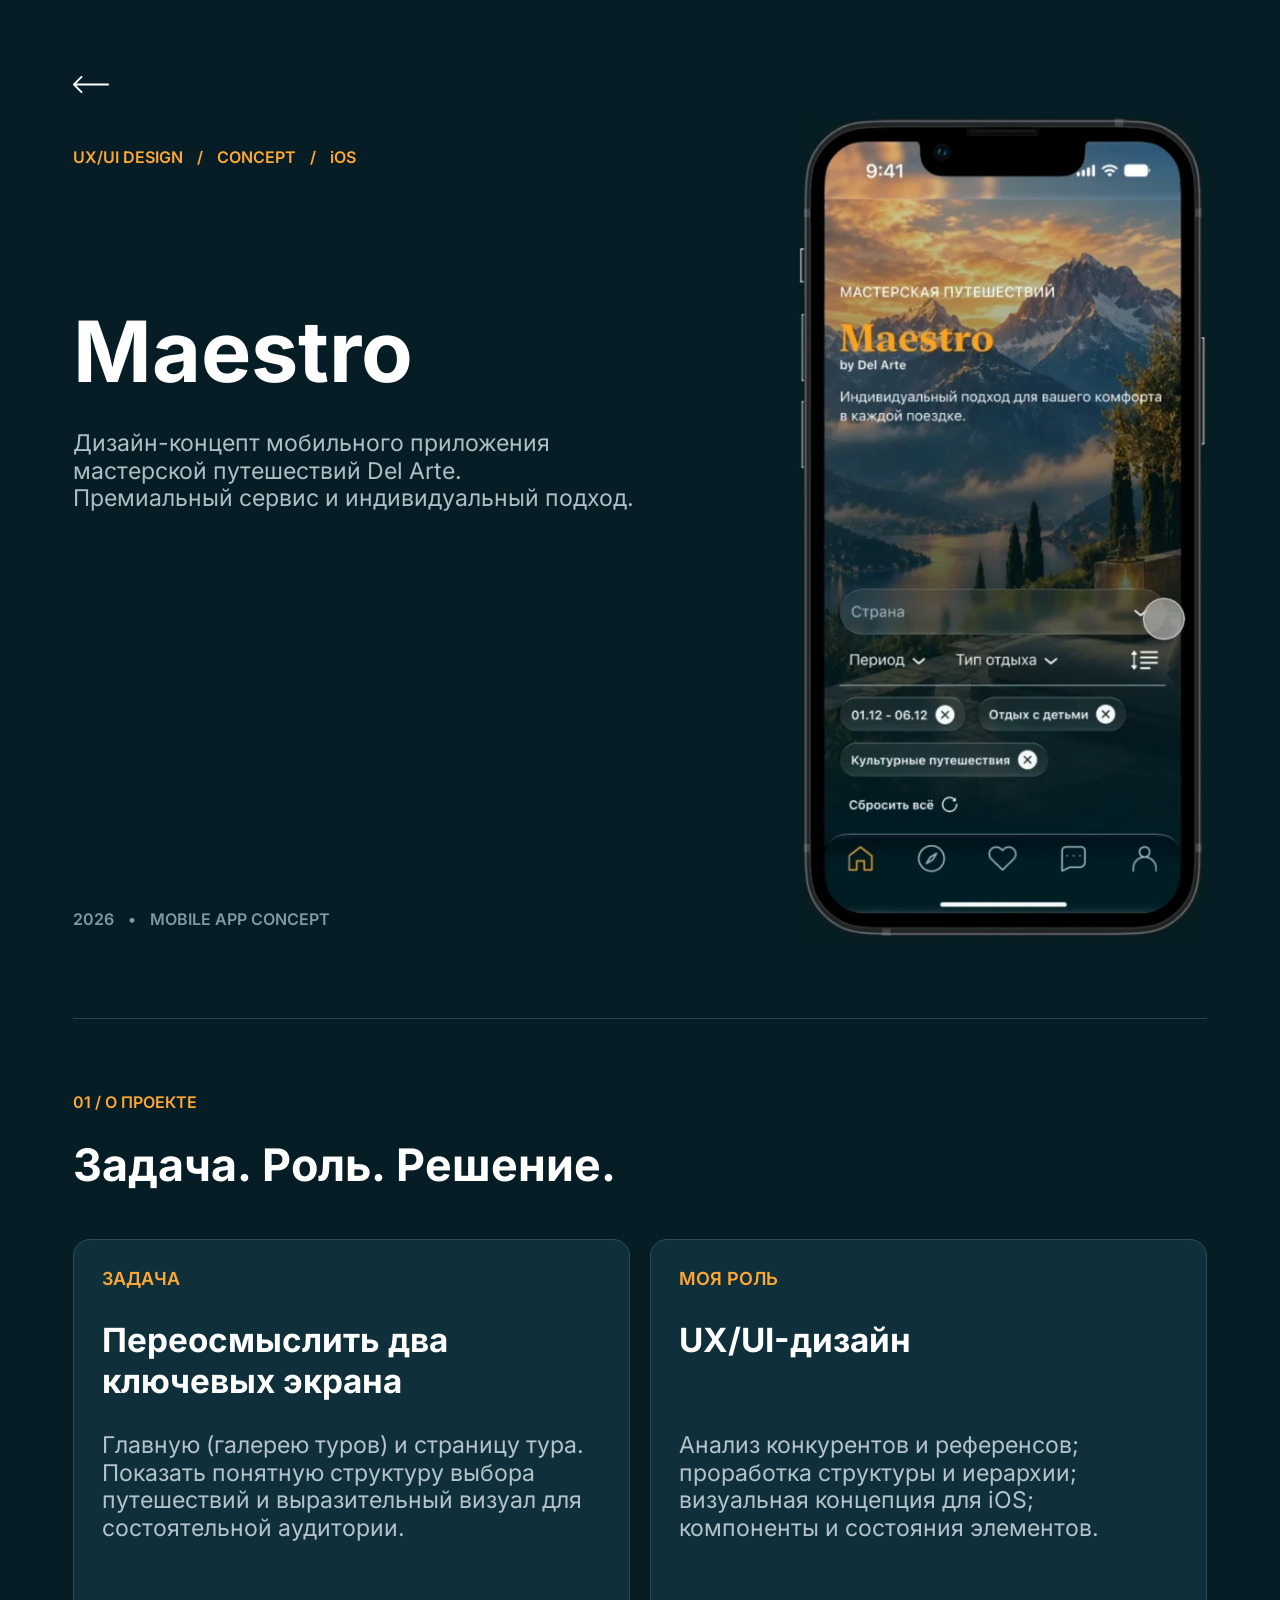
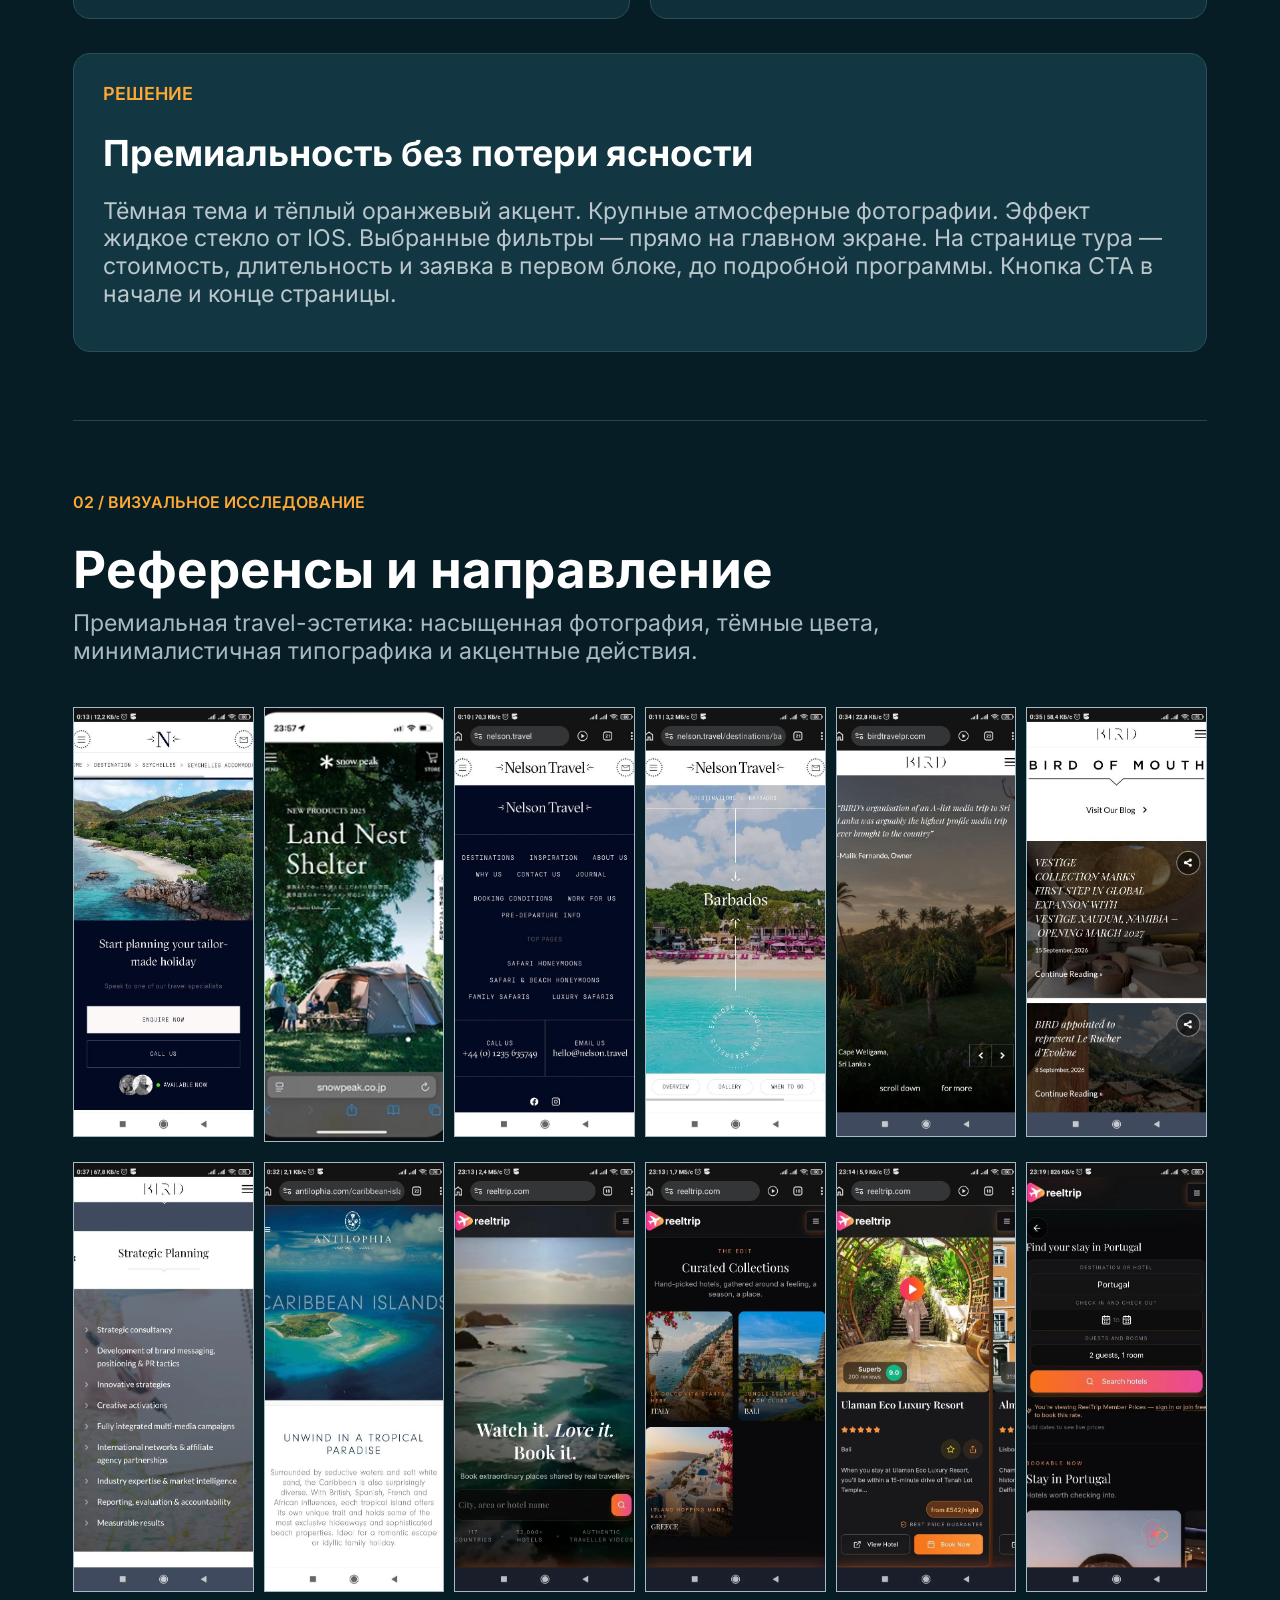
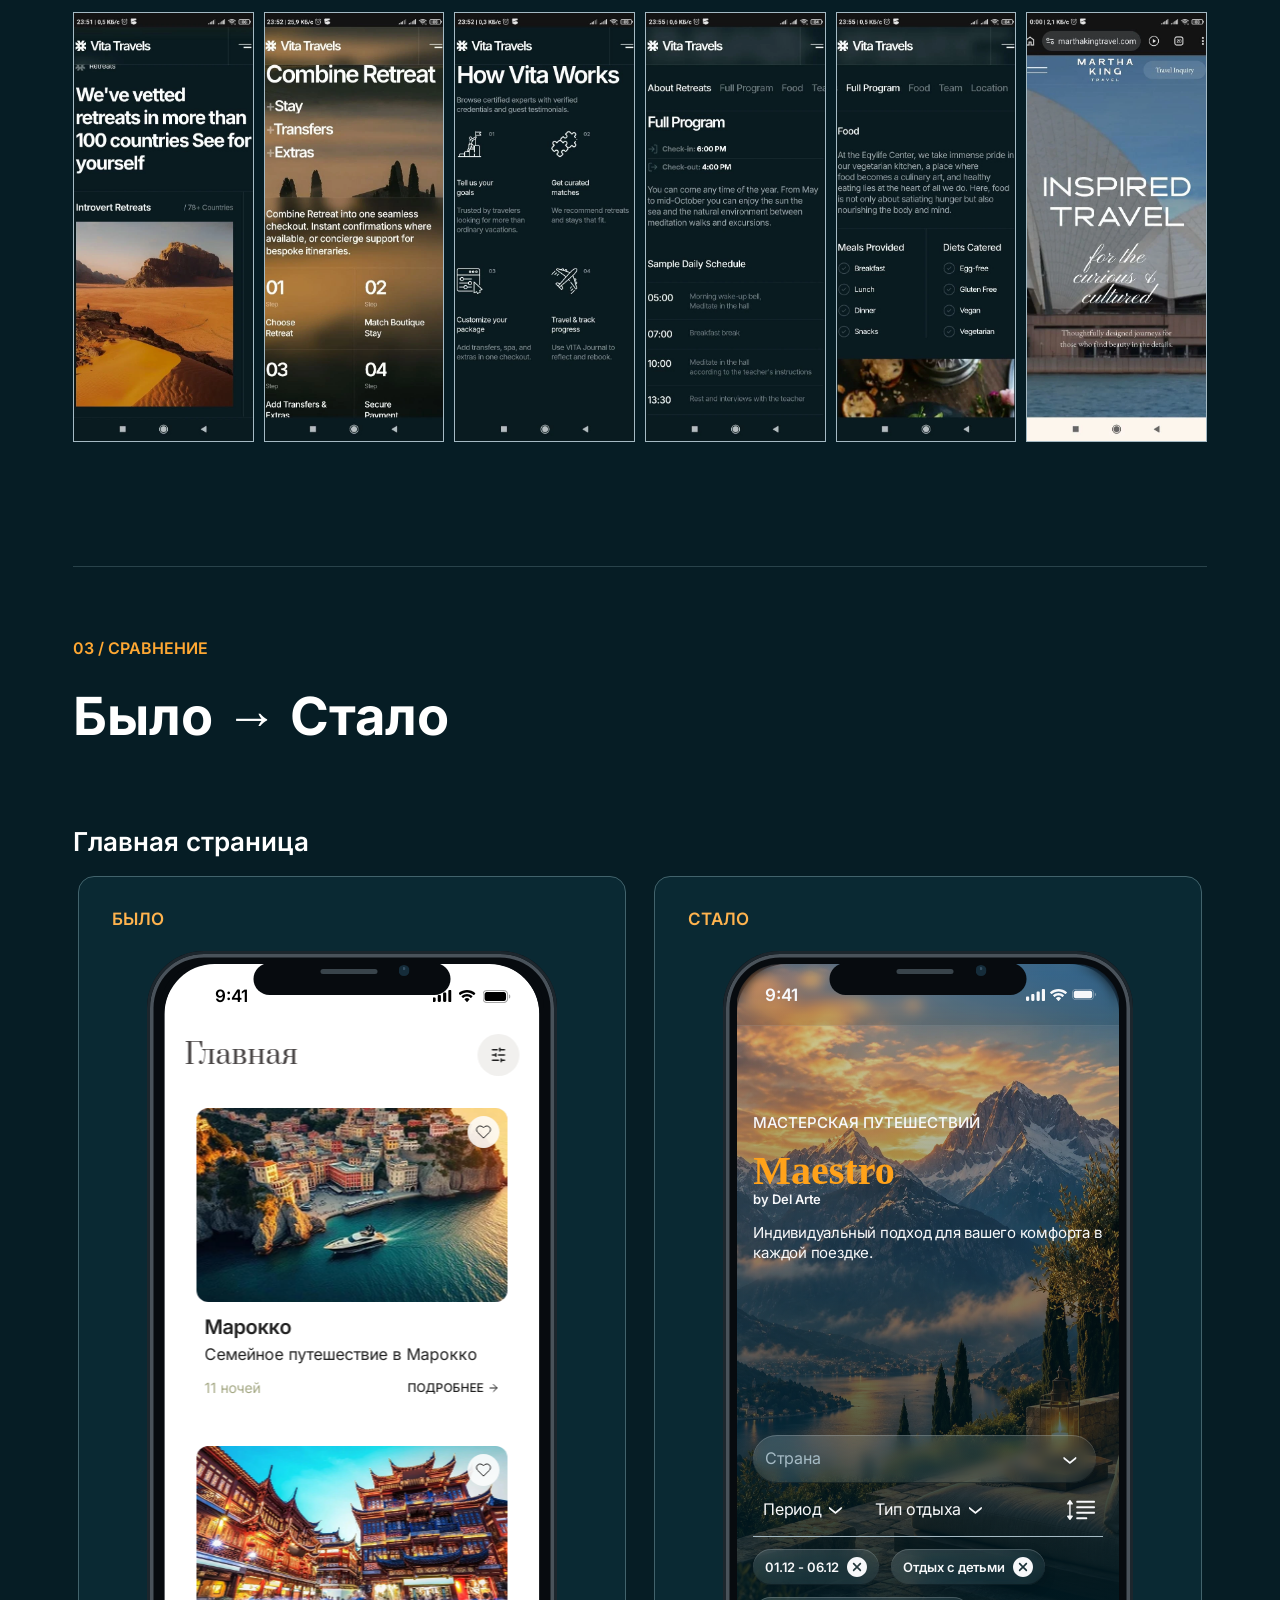
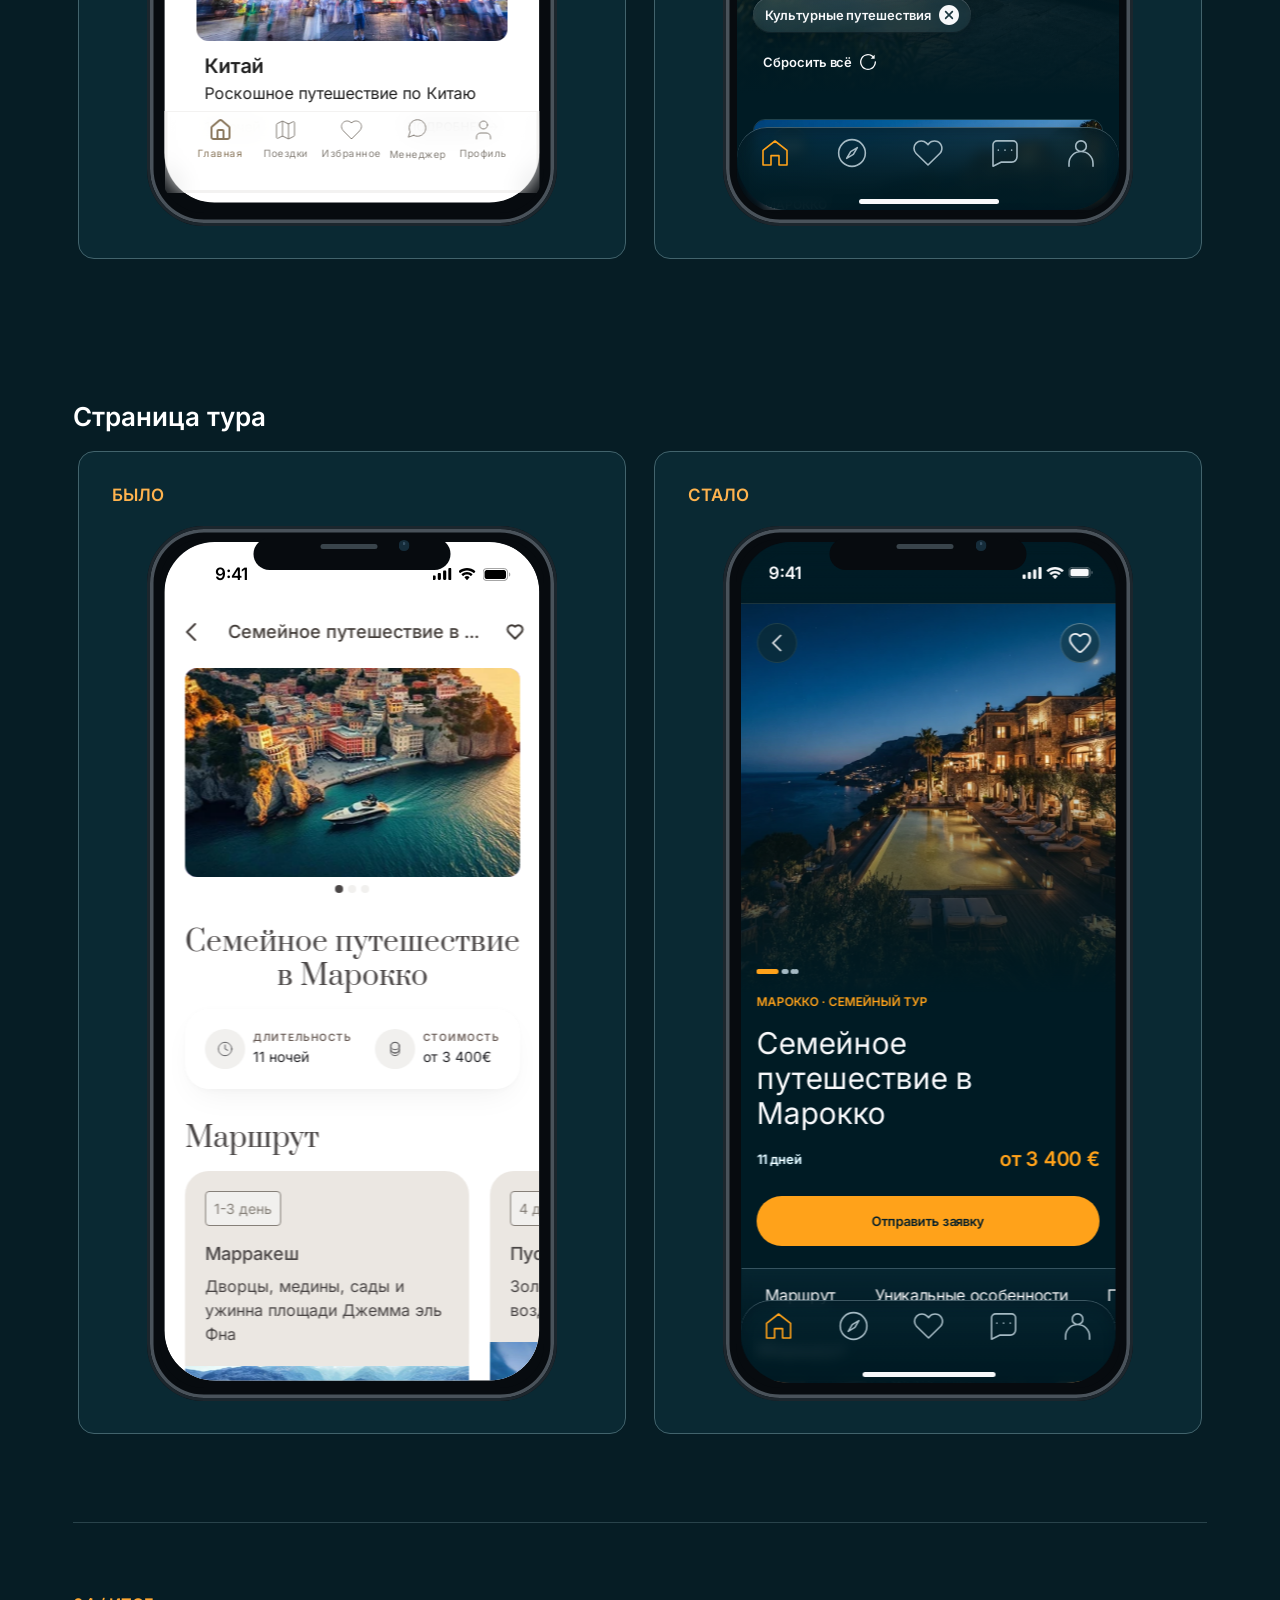
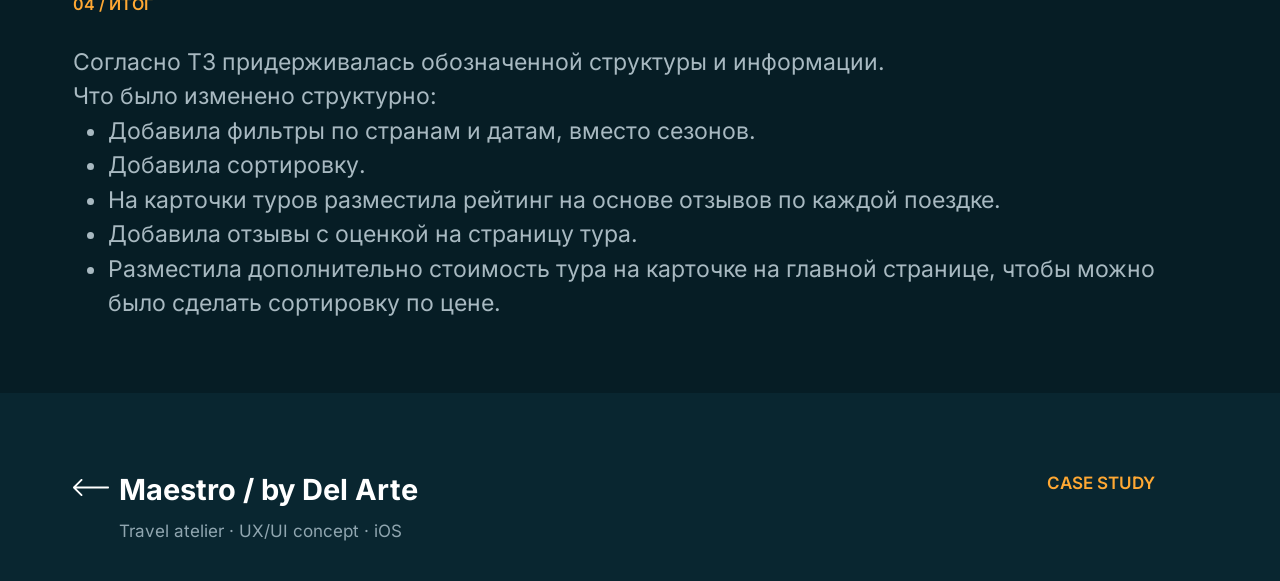
==== commit 3ea2772e: "Clip the original MAESTRO previews to their rounded screen edges" ====
--- a/maestro.html
+++ b/maestro.html
@@ -6,7 +6,7 @@
   <meta name="description" content="Maestro — дизайн-концепт приложения мастерской путешествий Del Arte. Кейс Анжелики Кузнецовой.">
   <title>Maestro — кейс Анжелики Кузнецовой</title>
   <link rel="stylesheet" href="assets/maestro/screens.css">
-  <link rel="stylesheet" href="maestro.css?v=8">
+  <link rel="stylesheet" href="maestro.css?v=9">
   <script src="maestro.js?v=2" defer></script>
 </head>
 <body class="maestro">
--- a/maestro.css
+++ b/maestro.css
@@ -259,7 +259,15 @@
   color: var(--text);
   font: 400 16px/1.5 -apple-system, BlinkMacSystemFont, "SF Pro Text", Inter, sans-serif;
 }
-.phone-old { width: var(--before-width); height: var(--before-height); color: #222; background: #fff; color-scheme: light; }
+.phone-old {
+  width: var(--before-width);
+  height: var(--before-height);
+  color: #222;
+  background: #fff;
+  color-scheme: light;
+  /* Clip the composited navigation blur to the same outline as the screen. */
+  clip-path: inset(0 round var(--screen-radius));
+}
 .phone-new { width: var(--after-width); height: var(--after-height); background: var(--bg); }
 .phone-ui img { display: block; }
 .phone-new .font-new-york { font-weight: 700; }
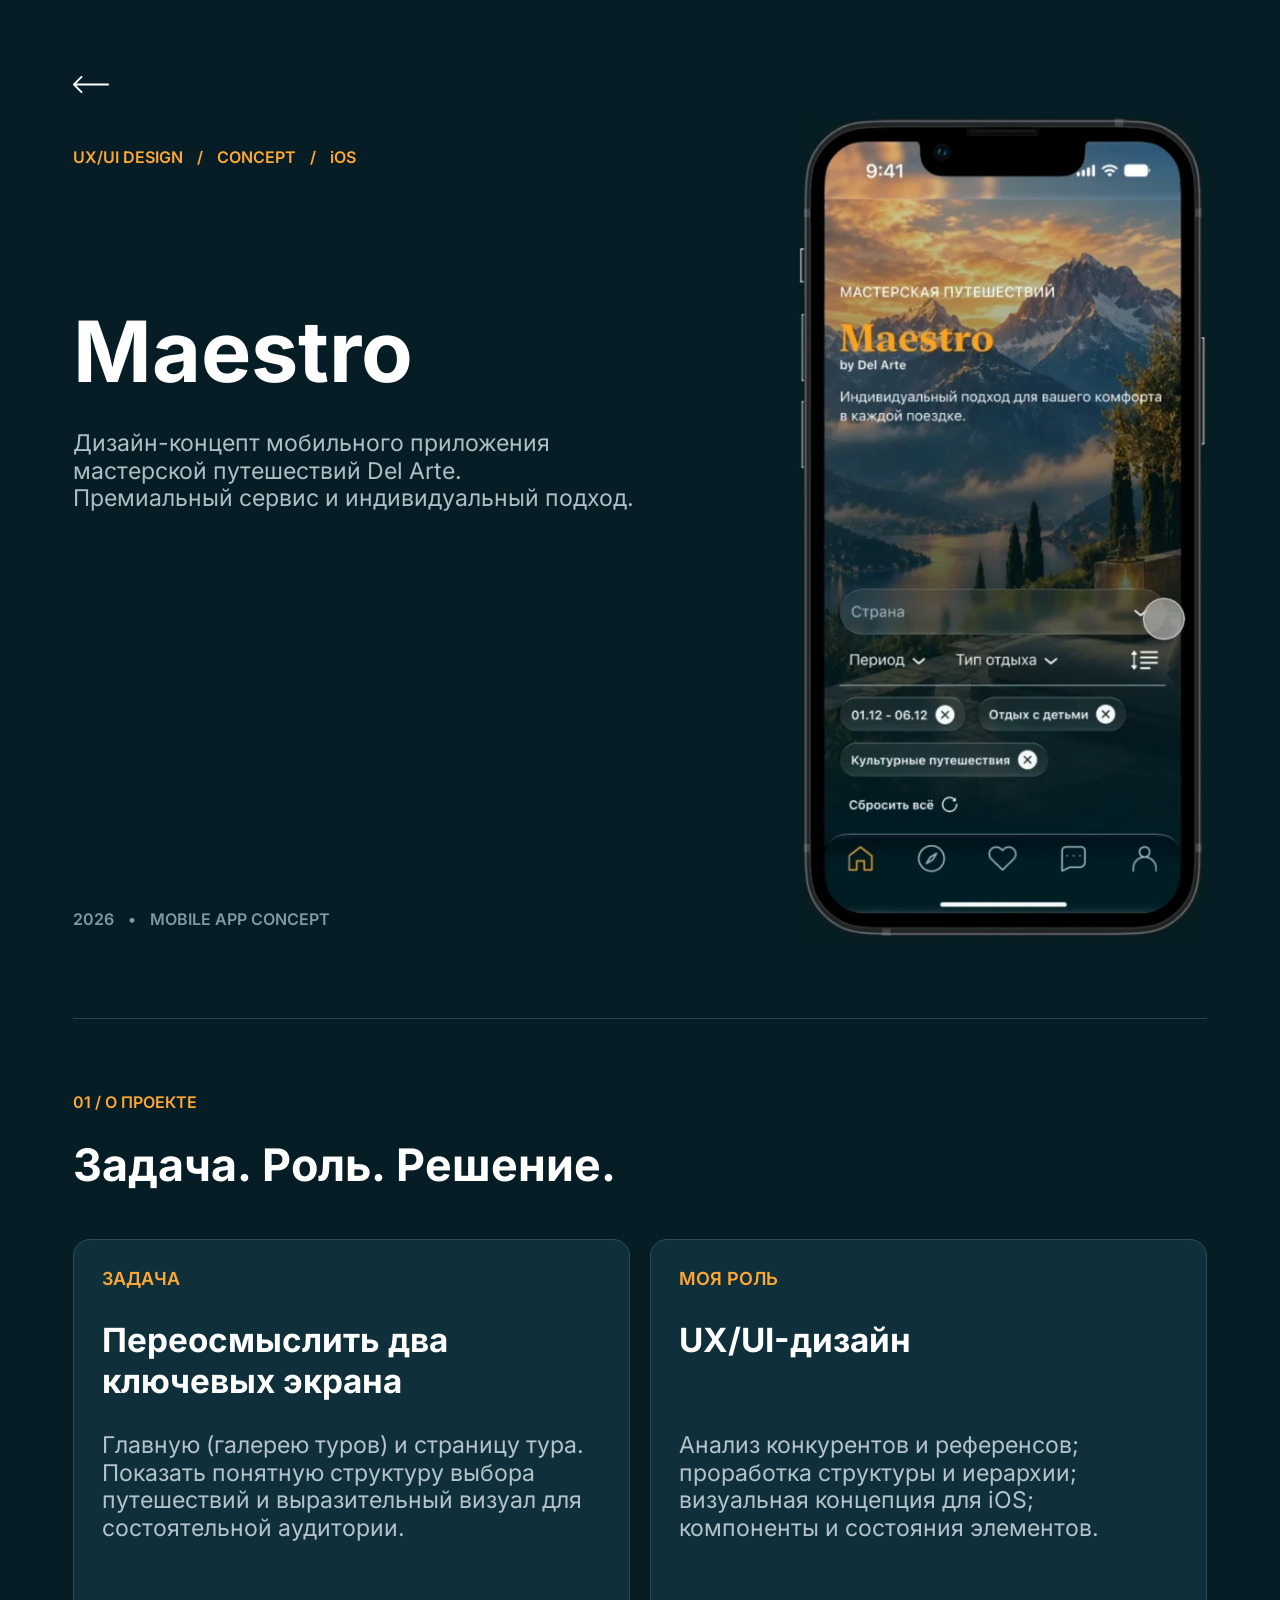
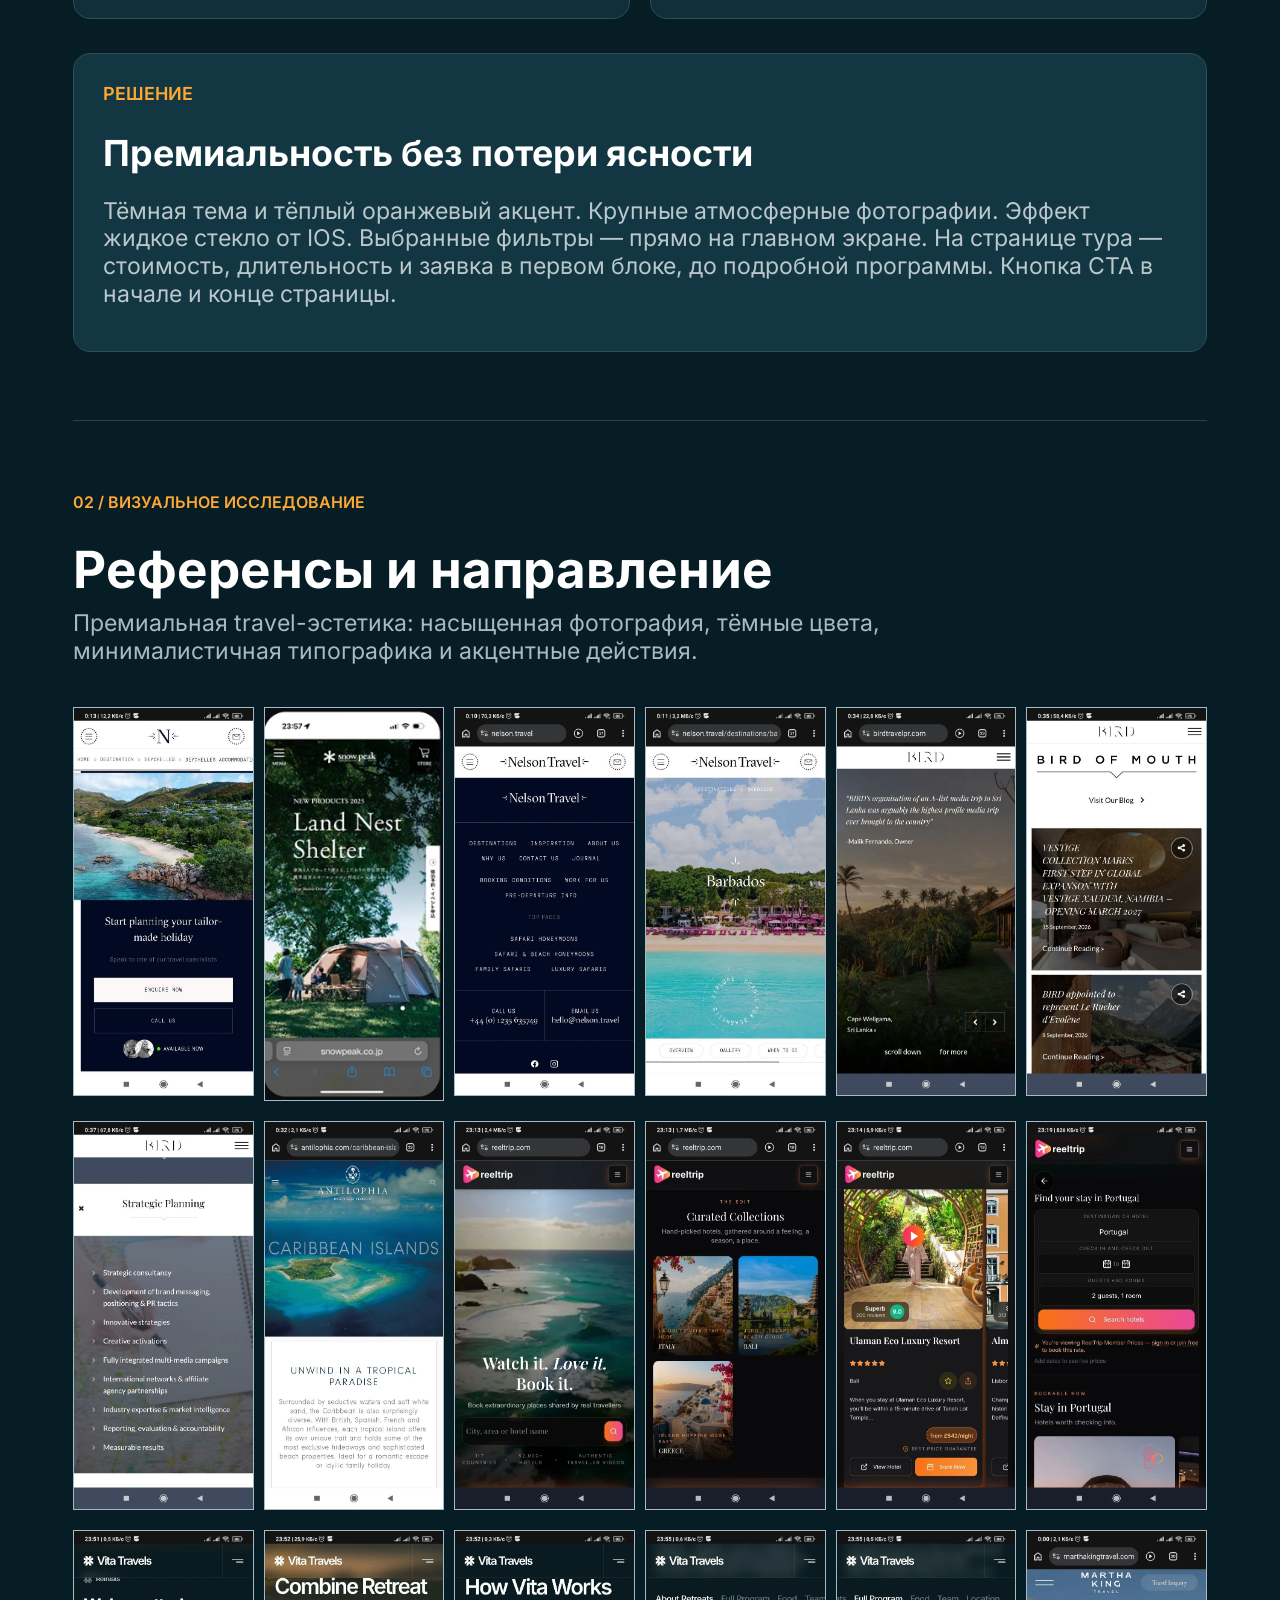
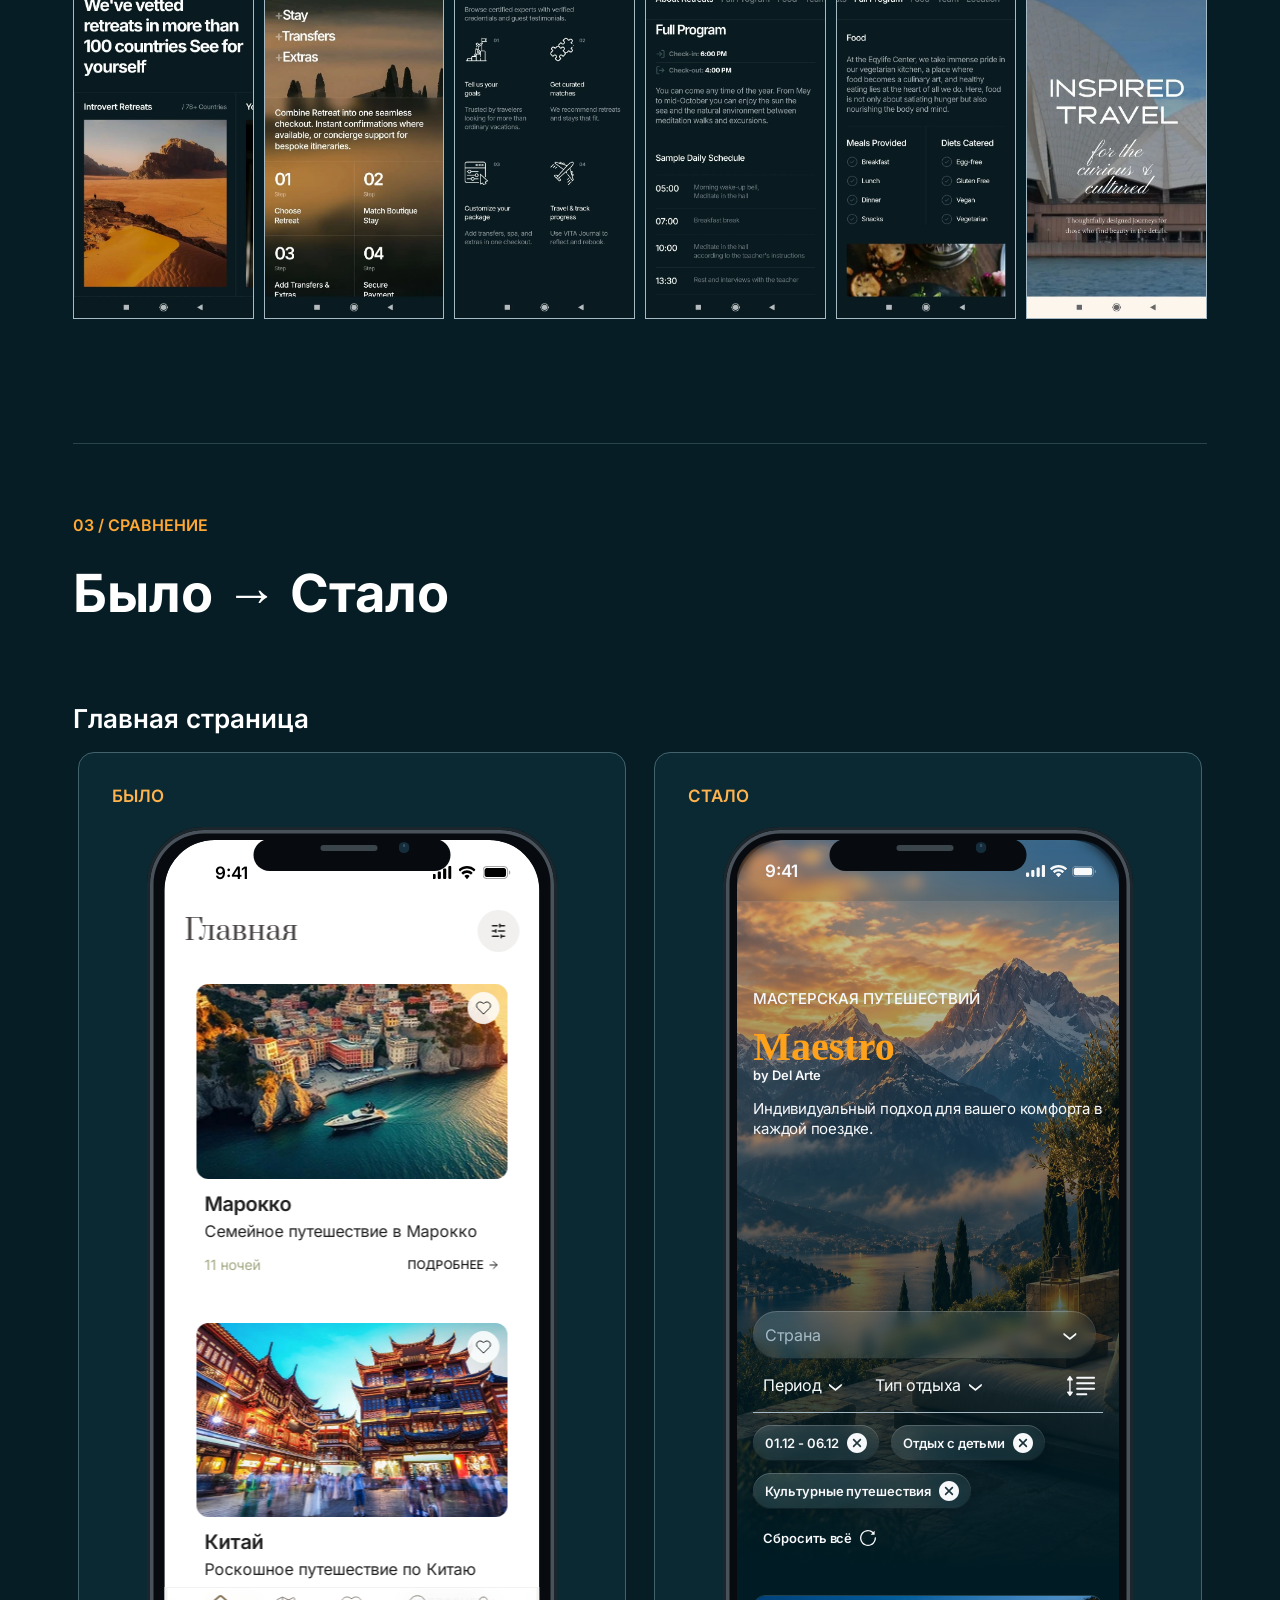
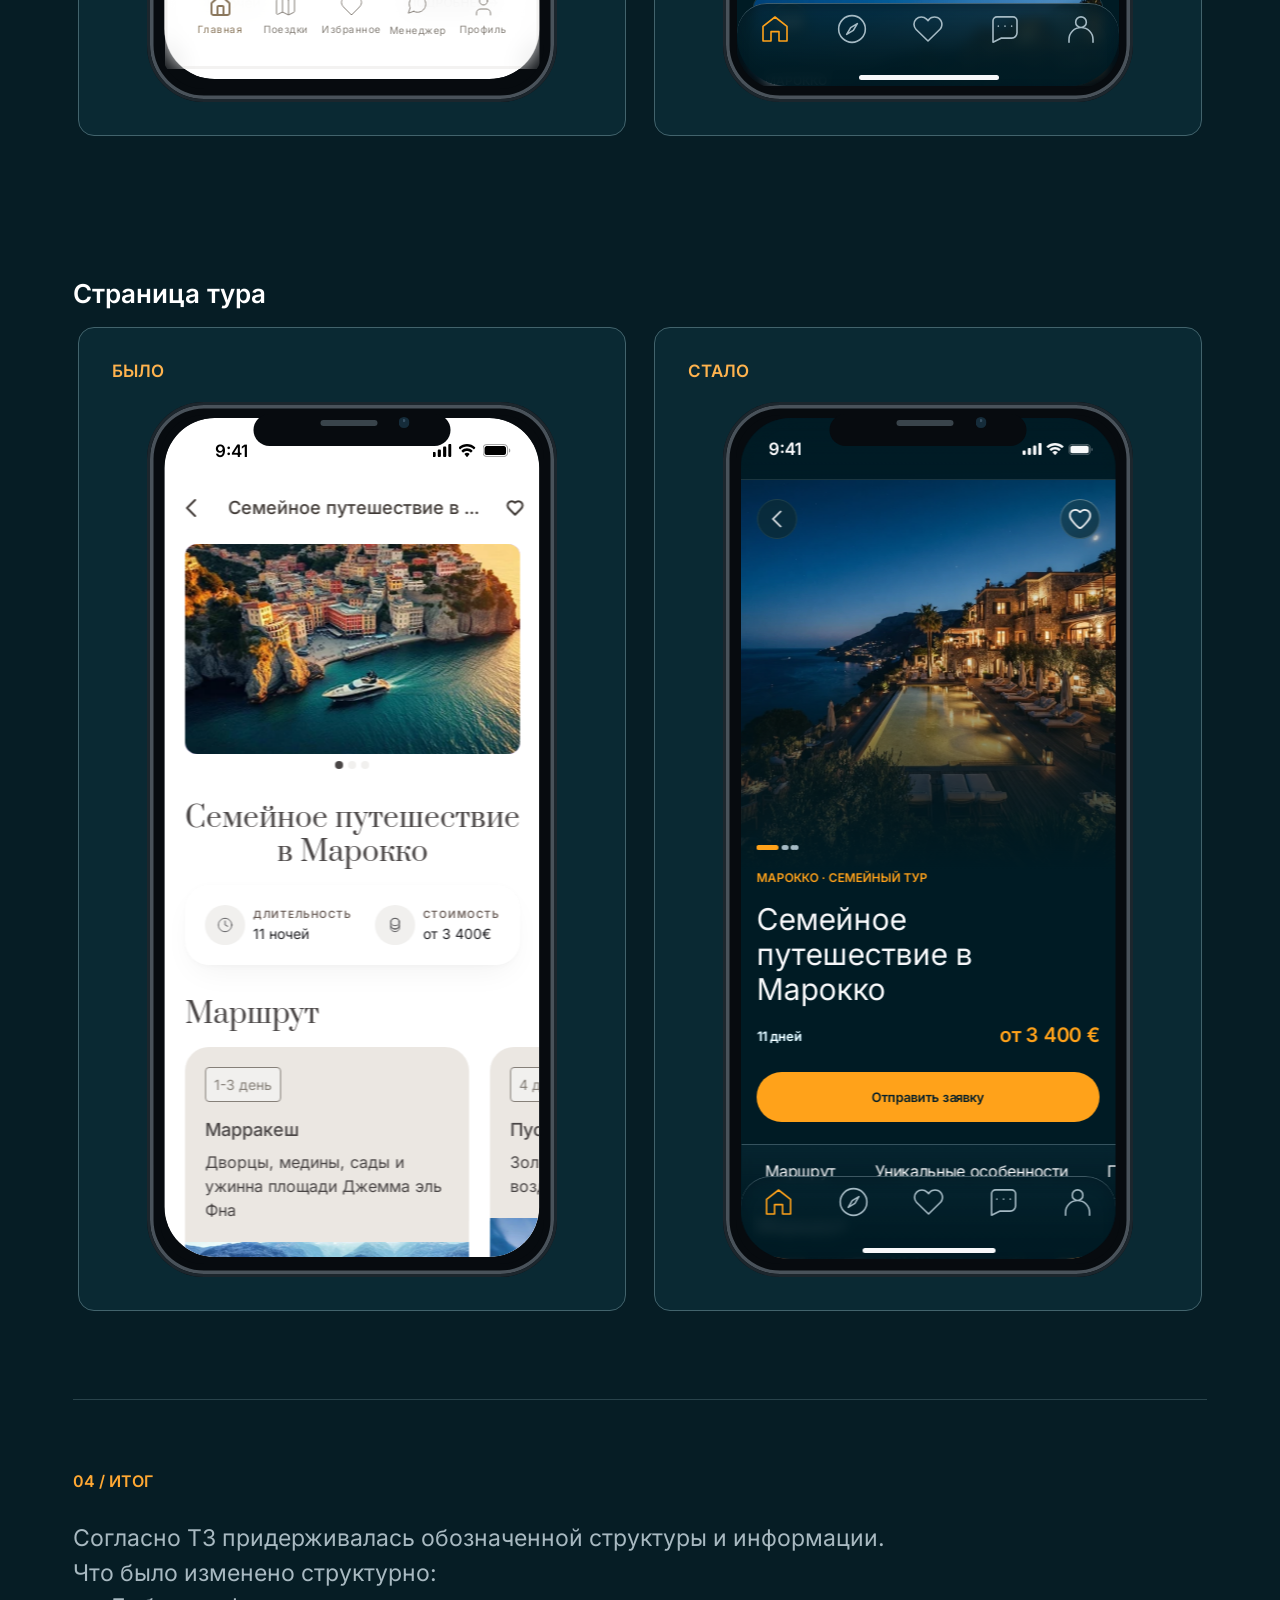
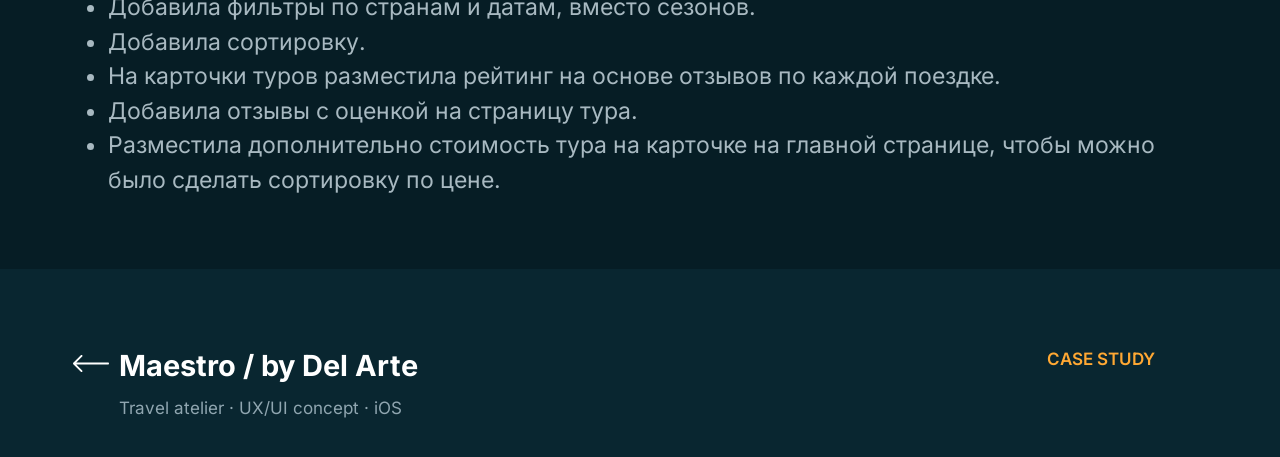
==== commit 4062b7b7: "Preserve desktop MAESTRO reference image proportions" ====
--- a/maestro.html
+++ b/maestro.html
@@ -6,7 +6,7 @@
   <meta name="description" content="Maestro — дизайн-концепт приложения мастерской путешествий Del Arte. Кейс Анжелики Кузнецовой.">
   <title>Maestro — кейс Анжелики Кузнецовой</title>
   <link rel="stylesheet" href="assets/maestro/screens.css">
-  <link rel="stylesheet" href="maestro.css?v=9">
+  <link rel="stylesheet" href="maestro.css?v=10">
   <script src="maestro.js?v=2" defer></script>
 </head>
 <body class="maestro">
@@ -64,24 +64,24 @@
       <h2 id="research-title">Референсы и направление</h2>
       <p class="section-intro">Премиальная travel-эстетика: насыщенная фотография, тёмные цвета, минималистичная типографика и акцентные действия.</p>
       <div class="references reference-desktop">
-<img src="assets/maestro/a8450.webp" alt="Референс 1" width="198" height="430" loading="lazy">
-<img src="assets/maestro/bcfd5.webp" alt="Референс 2" width="198" height="435" loading="lazy">
-<img src="assets/maestro/57beb.webp" alt="Референс 3" width="198" height="430" loading="lazy">
-<img src="assets/maestro/a19ec.webp" alt="Референс 4" width="198" height="430" loading="lazy">
-<img src="assets/maestro/9e3d4.webp" alt="Референс 5" width="198" height="430" loading="lazy">
-<img src="assets/maestro/e2b79.webp" alt="Референс 6" width="198" height="430" loading="lazy">
-<img src="assets/maestro/9bf91.webp" alt="Референс 7" width="198" height="430" loading="lazy">
-<img src="assets/maestro/70e85.webp" alt="Референс 8" width="198" height="430" loading="lazy">
-<img src="assets/maestro/1a864.webp" alt="Референс 9" width="198" height="430" loading="lazy">
-<img src="assets/maestro/d5515.webp" alt="Референс 10" width="198" height="430" loading="lazy">
-<img src="assets/maestro/ccc61.webp" alt="Референс 11" width="198" height="430" loading="lazy">
-<img src="assets/maestro/250e9.webp" alt="Референс 12" width="198" height="430" loading="lazy">
-<img src="assets/maestro/1643d.webp" alt="Референс 13" width="198" height="430" loading="lazy">
-<img src="assets/maestro/77202.webp" alt="Референс 14" width="198" height="430" loading="lazy">
-<img src="assets/maestro/782f8.webp" alt="Референс 15" width="198" height="430" loading="lazy">
-<img src="assets/maestro/9945a.webp" alt="Референс 16" width="198" height="430" loading="lazy">
-<img src="assets/maestro/2277b.webp" alt="Референс 17" width="198" height="430" loading="lazy">
-<img src="assets/maestro/ddec4.webp" alt="Референс 18" width="198" height="430" loading="lazy">
+<img src="assets/maestro/a8450.webp" alt="Референс 1" width="591" height="1280" loading="lazy">
+<img src="assets/maestro/bcfd5.webp" alt="Референс 2" width="212" height="465" loading="lazy">
+<img src="assets/maestro/57beb.webp" alt="Референс 3" width="591" height="1280" loading="lazy">
+<img src="assets/maestro/a19ec.webp" alt="Референс 4" width="591" height="1280" loading="lazy">
+<img src="assets/maestro/9e3d4.webp" alt="Референс 5" width="591" height="1280" loading="lazy">
+<img src="assets/maestro/e2b79.webp" alt="Референс 6" width="591" height="1280" loading="lazy">
+<img src="assets/maestro/9bf91.webp" alt="Референс 7" width="591" height="1280" loading="lazy">
+<img src="assets/maestro/70e85.webp" alt="Референс 8" width="591" height="1280" loading="lazy">
+<img src="assets/maestro/1a864.webp" alt="Референс 9" width="591" height="1280" loading="lazy">
+<img src="assets/maestro/d5515.webp" alt="Референс 10" width="591" height="1280" loading="lazy">
+<img src="assets/maestro/ccc61.webp" alt="Референс 11" width="591" height="1280" loading="lazy">
+<img src="assets/maestro/250e9.webp" alt="Референс 12" width="591" height="1280" loading="lazy">
+<img src="assets/maestro/1643d.webp" alt="Референс 13" width="591" height="1280" loading="lazy">
+<img src="assets/maestro/77202.webp" alt="Референс 14" width="591" height="1280" loading="lazy">
+<img src="assets/maestro/782f8.webp" alt="Референс 15" width="591" height="1280" loading="lazy">
+<img src="assets/maestro/9945a.webp" alt="Референс 16" width="591" height="1280" loading="lazy">
+<img src="assets/maestro/2277b.webp" alt="Референс 17" width="591" height="1280" loading="lazy">
+<img src="assets/maestro/ddec4.webp" alt="Референс 18" width="591" height="1280" loading="lazy">
 </div>
 <div class="references reference-mobile">
 <img src="assets/maestro/a8450.webp" alt="Референс 1" width="198" height="430" loading="lazy">
--- a/maestro.css
+++ b/maestro.css
@@ -101,6 +101,7 @@
 .case-section .section-intro { margin-top: 9px; max-width: 860px; color: var(--muted); line-height: 1.22; }
 .references { display: grid; grid-template-columns: repeat(6, minmax(0,1fr)); align-items: start; gap: 20px 10px; margin-top: 42px; }
 .references img { display: block; width: 100%; object-fit: cover; border: .5px solid #a5bac4; }
+.reference-desktop img { height: auto; }
 
 .comparison { padding-block: var(--section-top) 88px; }
 .comparison h2 { font-size: clamp(38px, 4.1vw, 57px); }
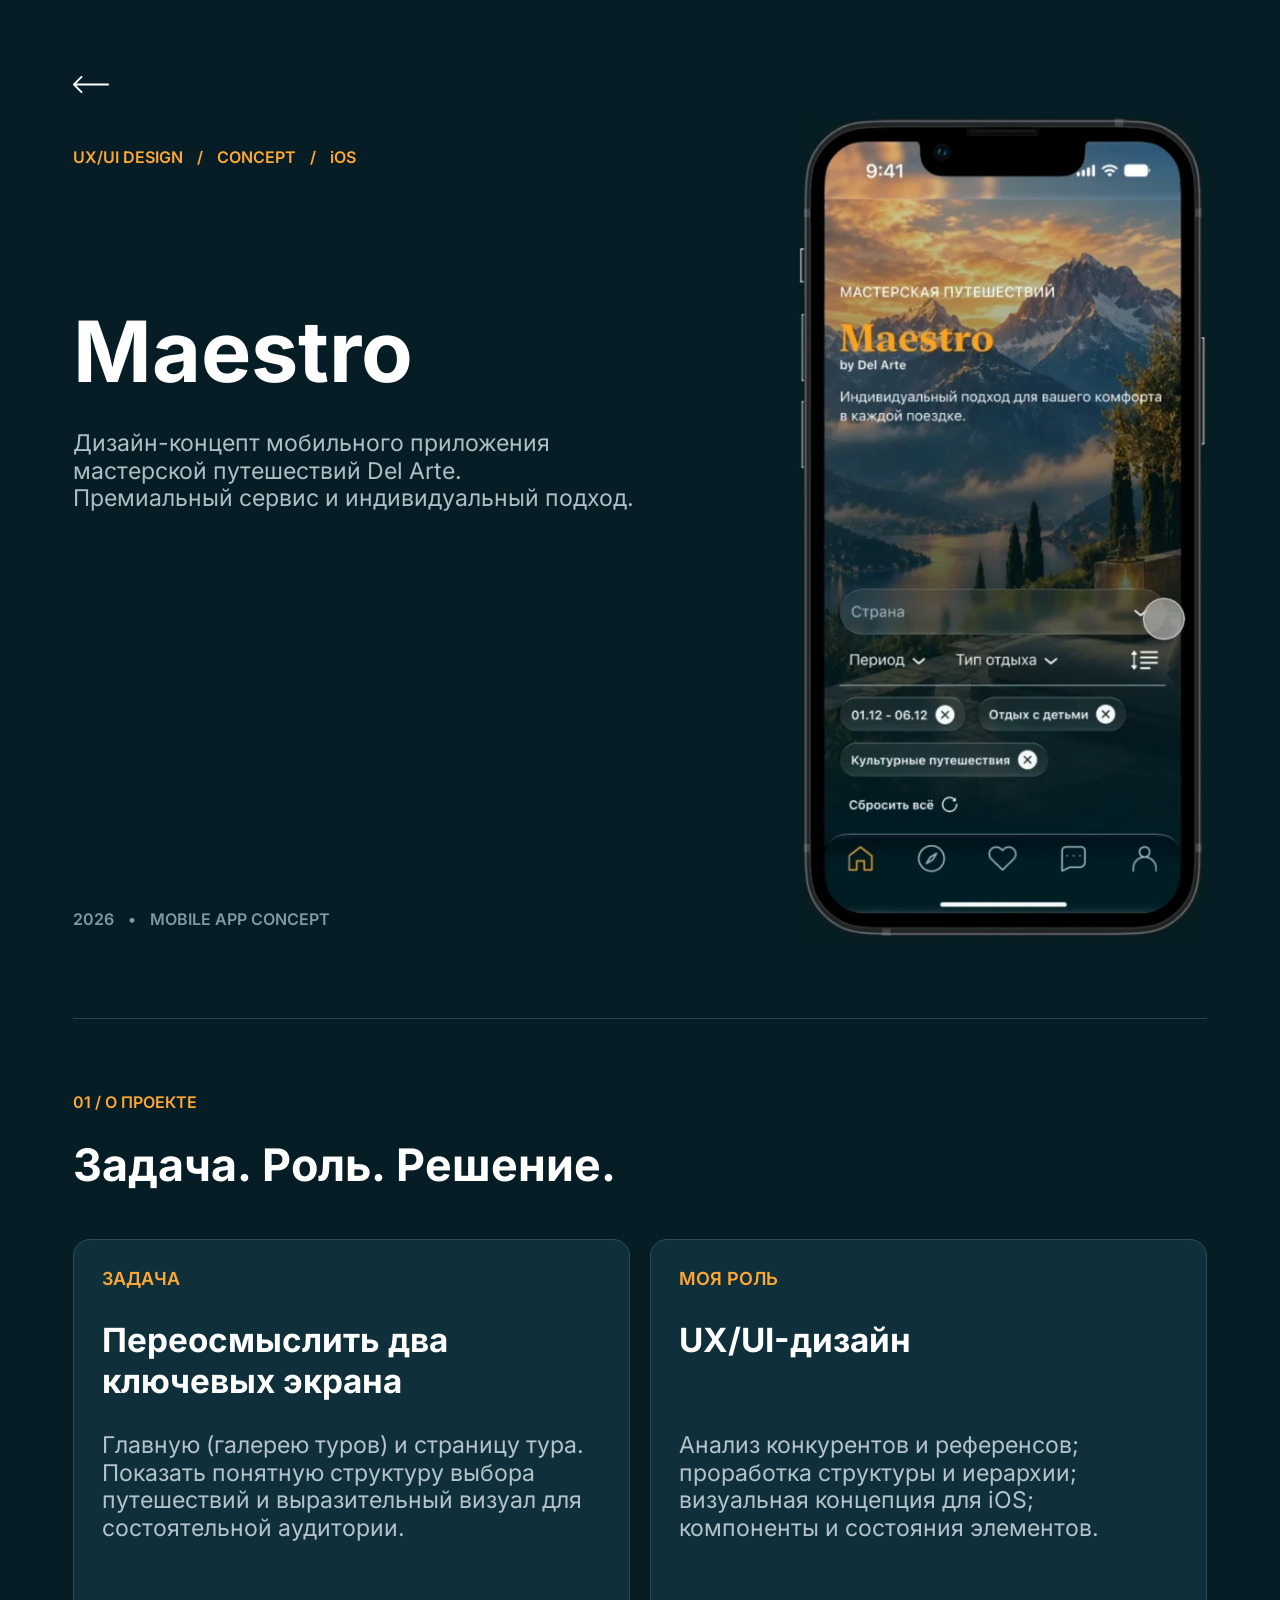
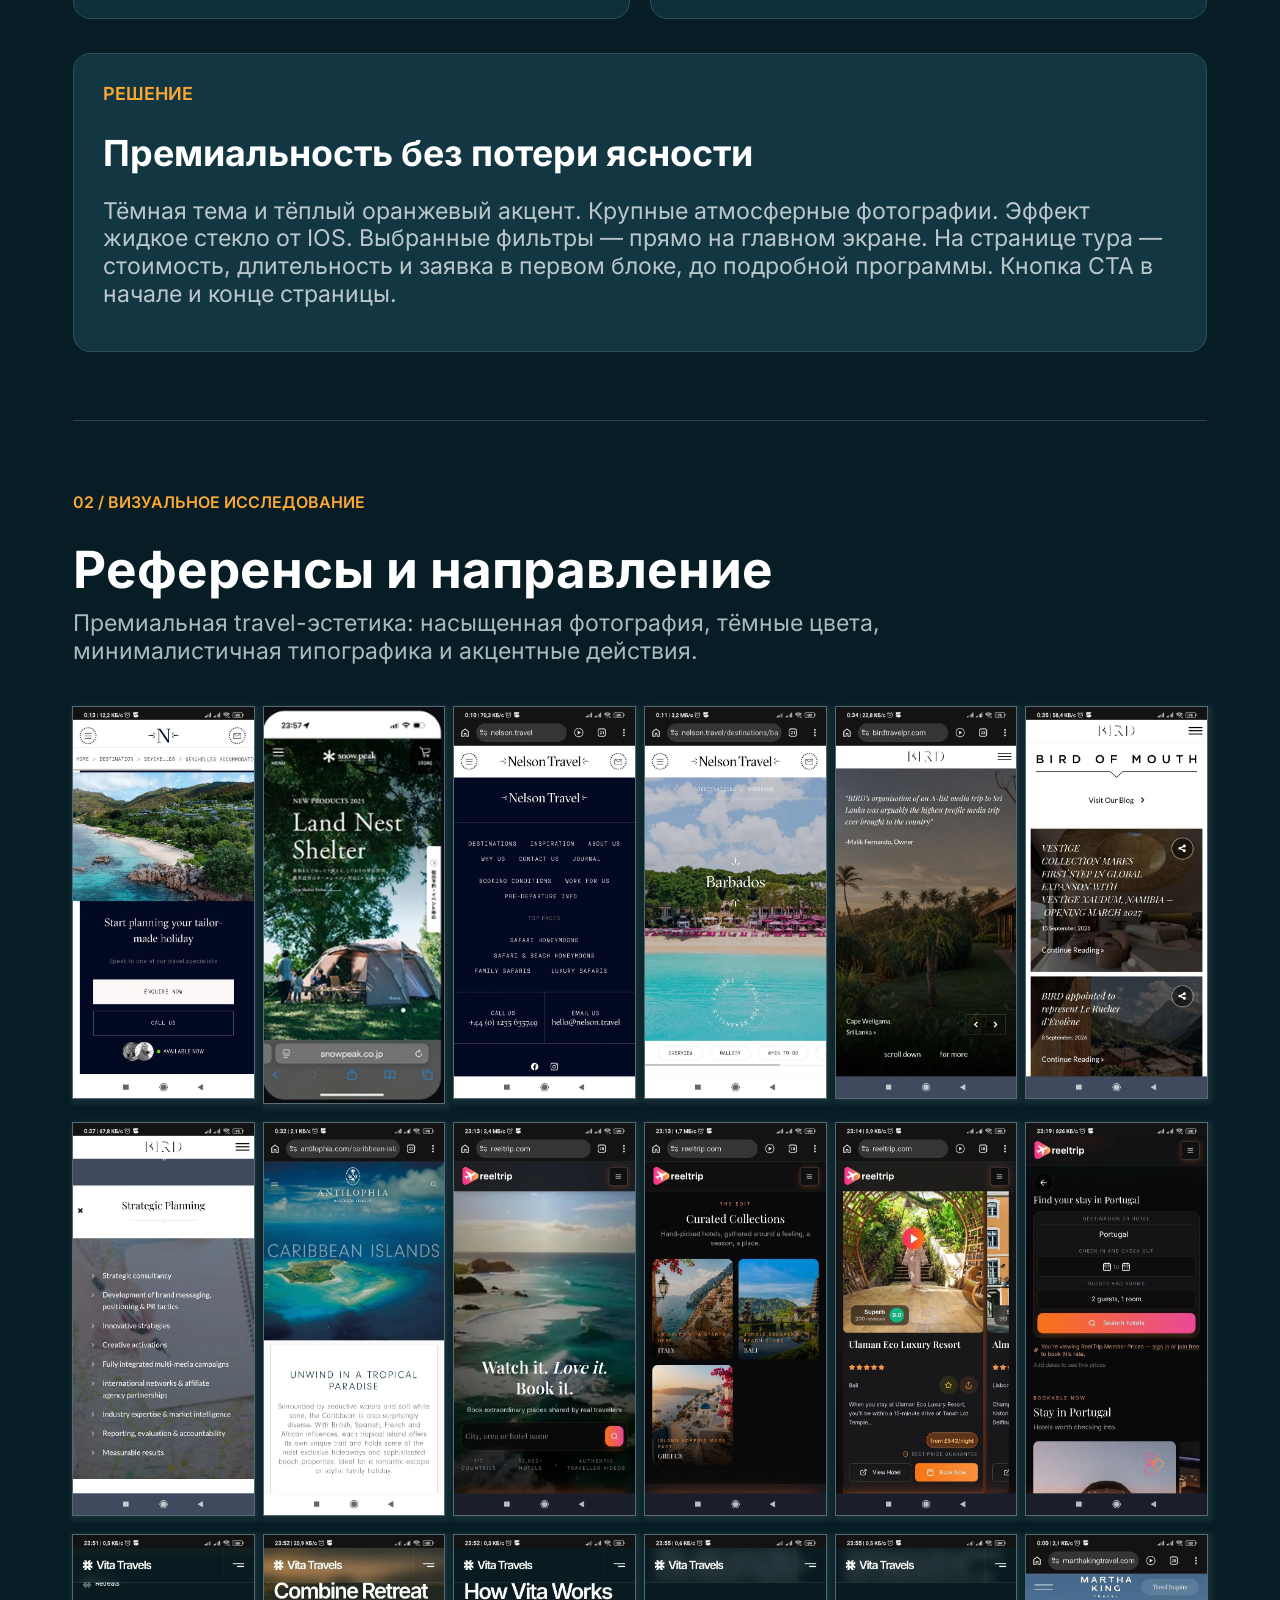
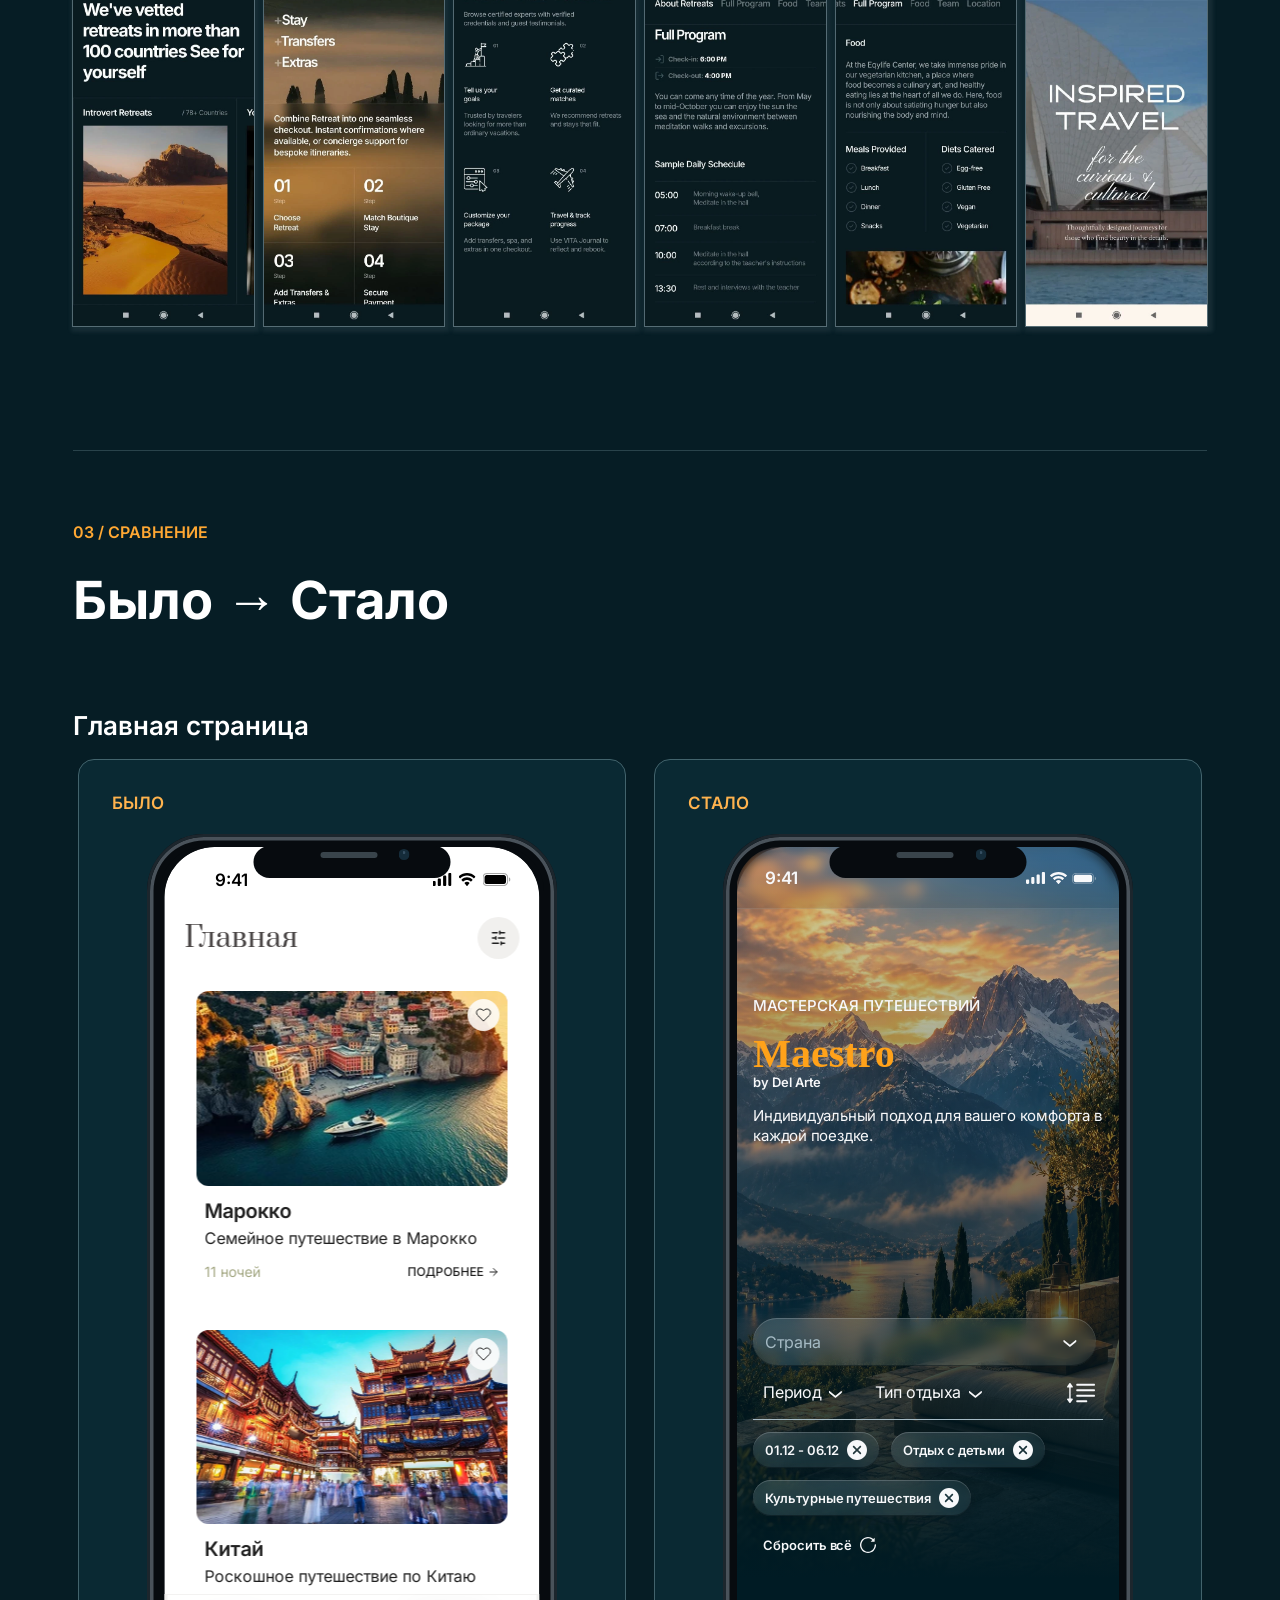
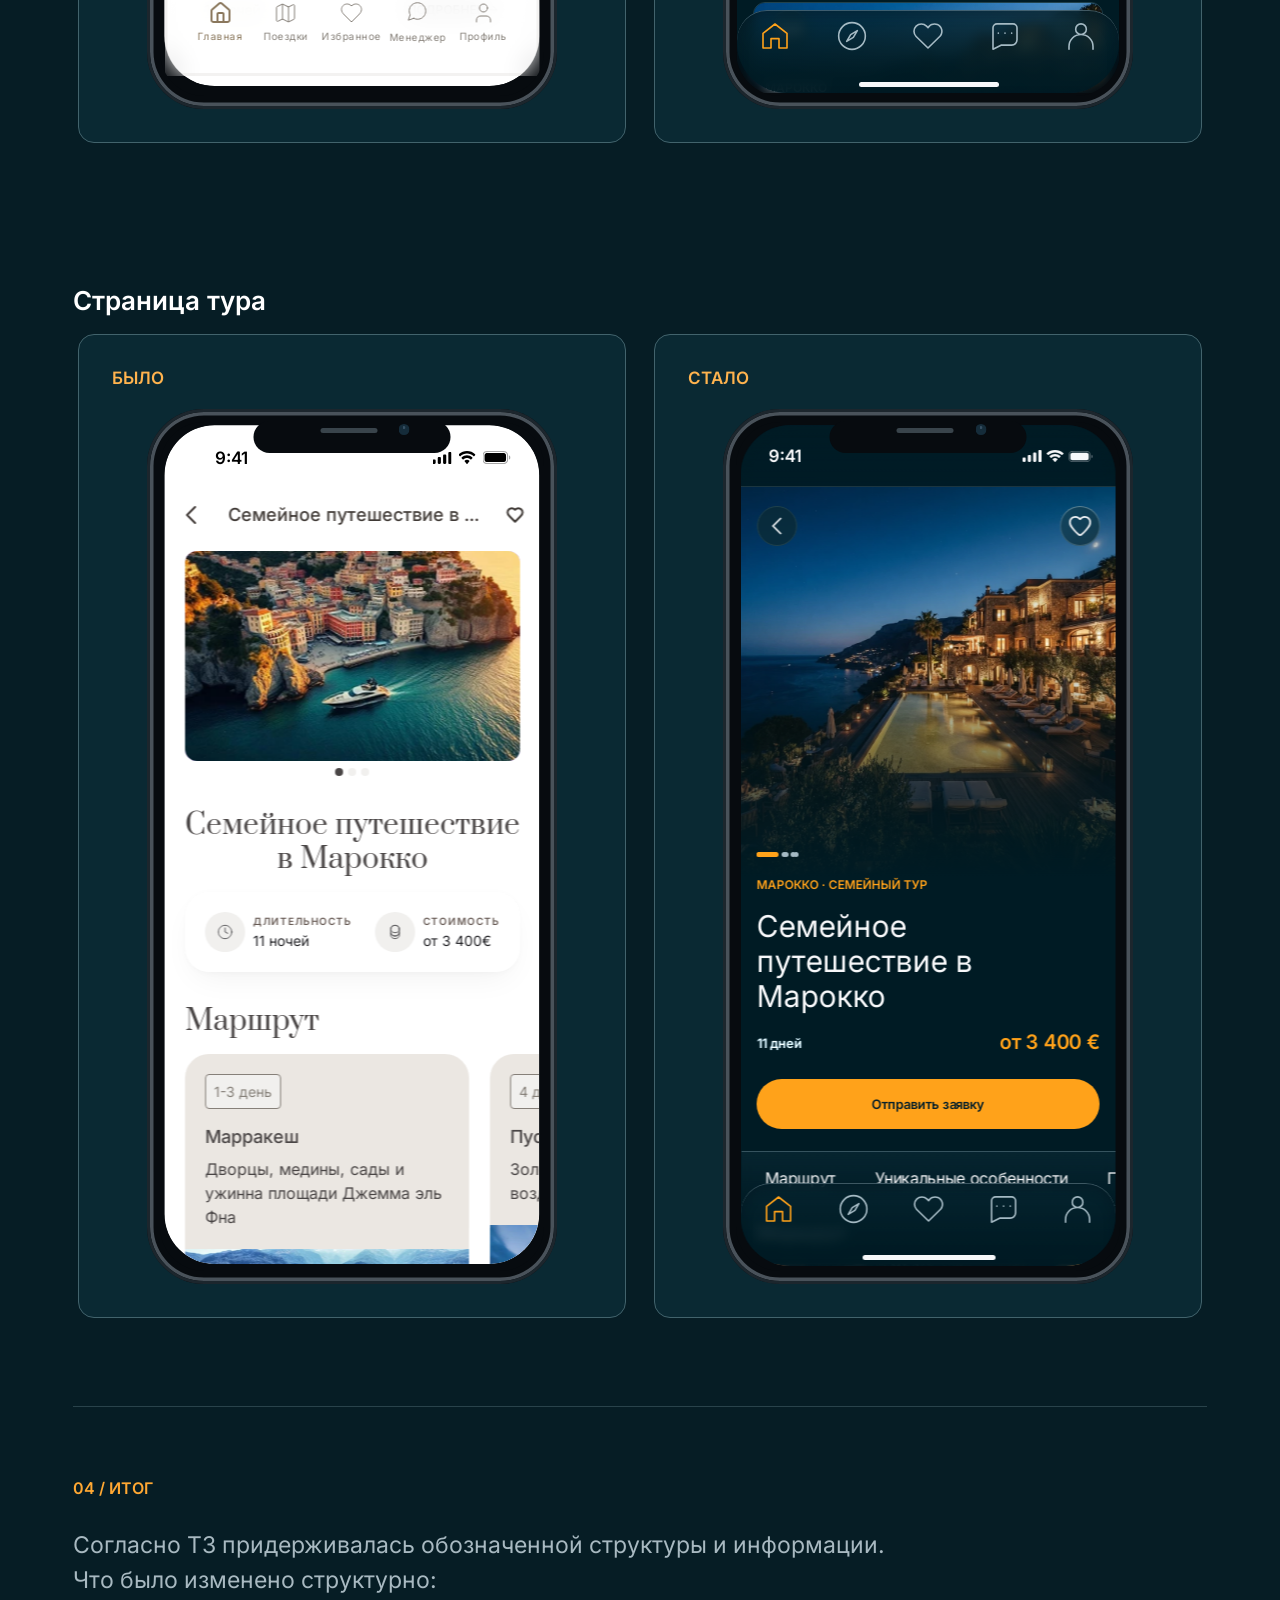
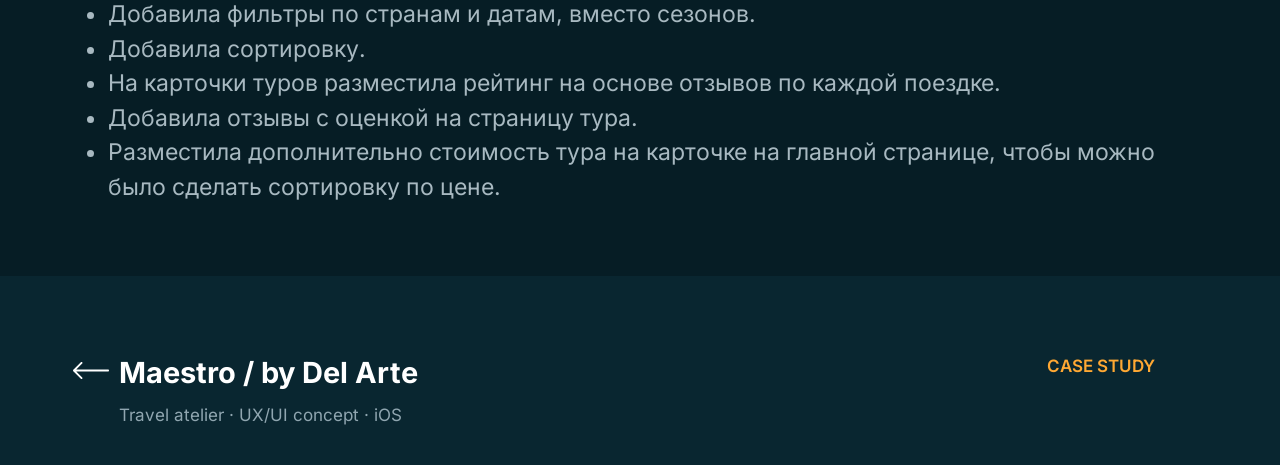
==== commit 742733e5: "Soften desktop MAESTRO reference outlines" ====
--- a/maestro.html
+++ b/maestro.html
@@ -6,7 +6,7 @@
   <meta name="description" content="Maestro — дизайн-концепт приложения мастерской путешествий Del Arte. Кейс Анжелики Кузнецовой.">
   <title>Maestro — кейс Анжелики Кузнецовой</title>
   <link rel="stylesheet" href="assets/maestro/screens.css">
-  <link rel="stylesheet" href="maestro.css?v=10">
+  <link rel="stylesheet" href="maestro.css?v=11">
   <script src="maestro.js?v=2" defer></script>
 </head>
 <body class="maestro">
--- a/maestro.css
+++ b/maestro.css
@@ -101,7 +101,12 @@
 .case-section .section-intro { margin-top: 9px; max-width: 860px; color: var(--muted); line-height: 1.22; }
 .references { display: grid; grid-template-columns: repeat(6, minmax(0,1fr)); align-items: start; gap: 20px 10px; margin-top: 42px; }
 .references img { display: block; width: 100%; object-fit: cover; border: .5px solid #a5bac4; }
-.reference-desktop img { height: auto; }
+.reference-desktop img {
+  height: auto;
+  border: 0;
+  /* Match the coverage of Figma's outside 0.5px stroke at 1x. */
+  box-shadow: 0 0 0 1px rgb(165 186 196 / .45), 2px 2px 4px 4px rgb(165 186 196 / .1);
+}
 
 .comparison { padding-block: var(--section-top) 88px; }
 .comparison h2 { font-size: clamp(38px, 4.1vw, 57px); }
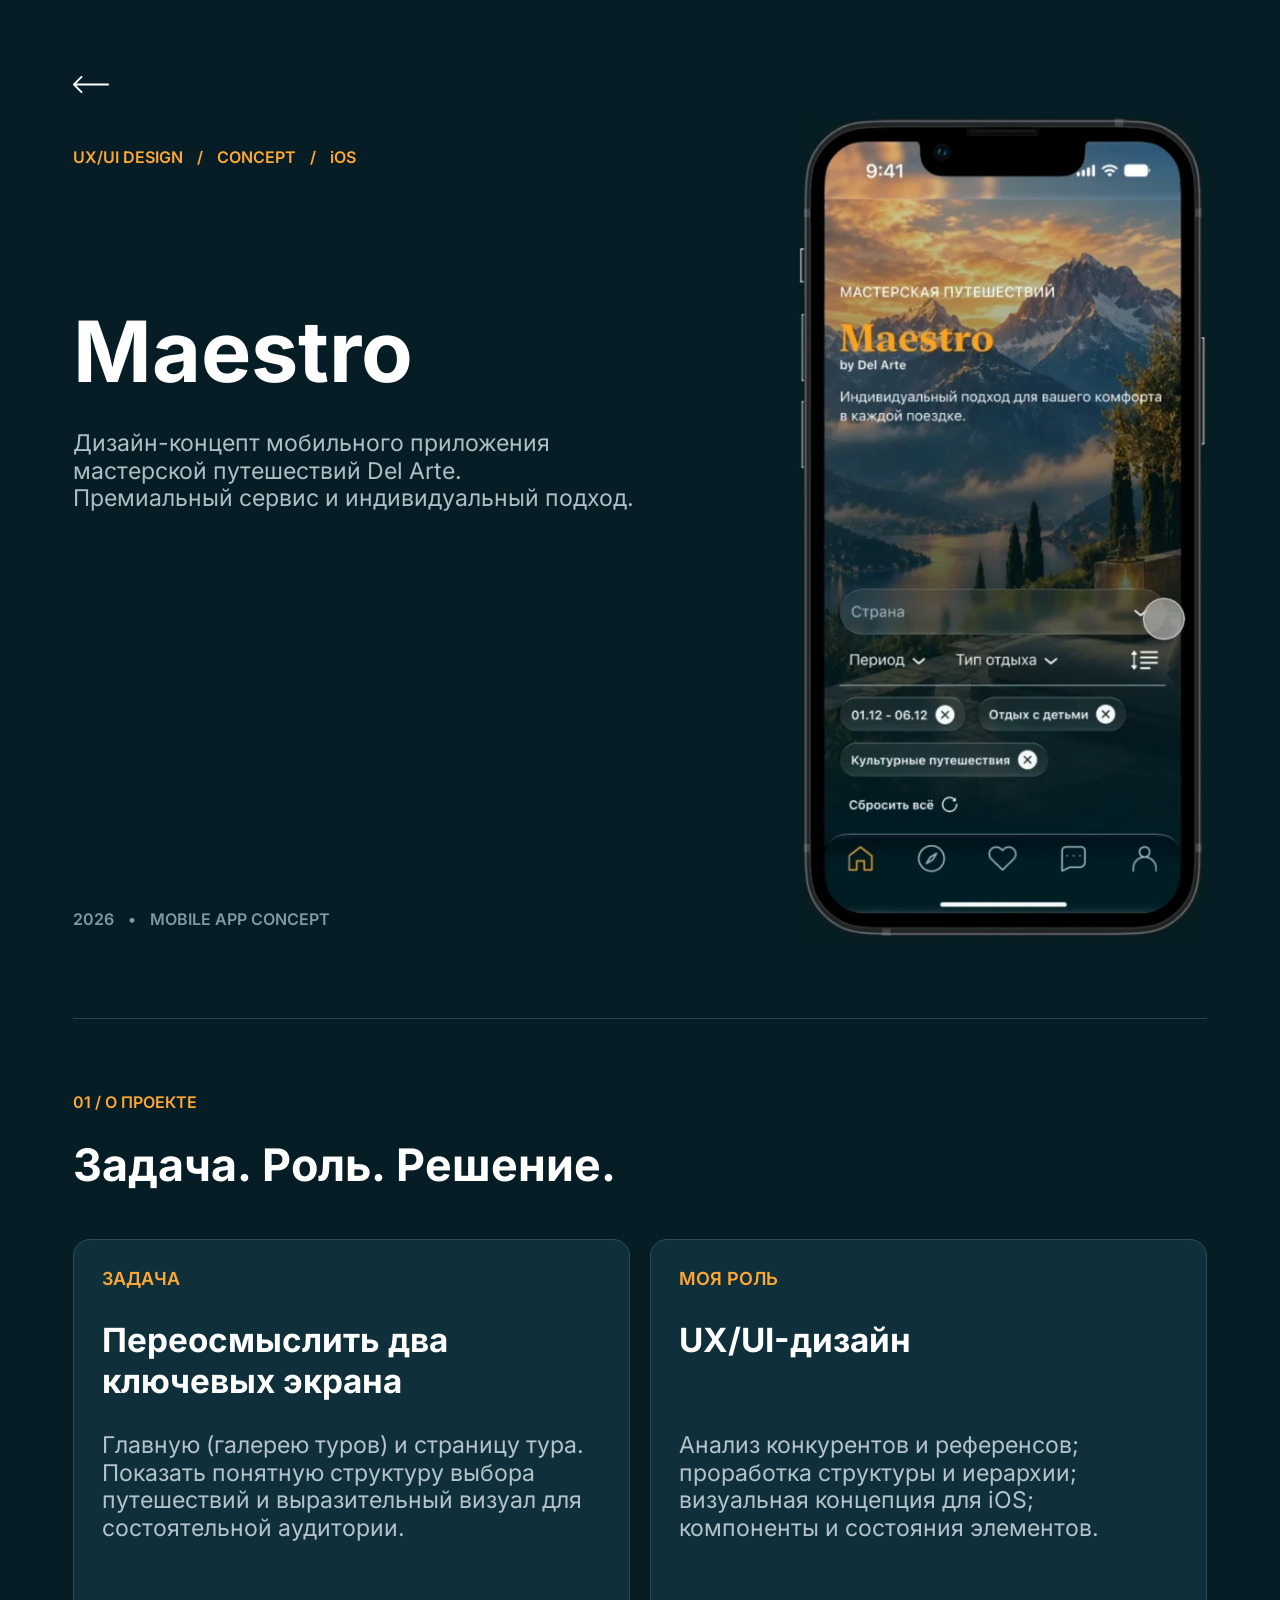
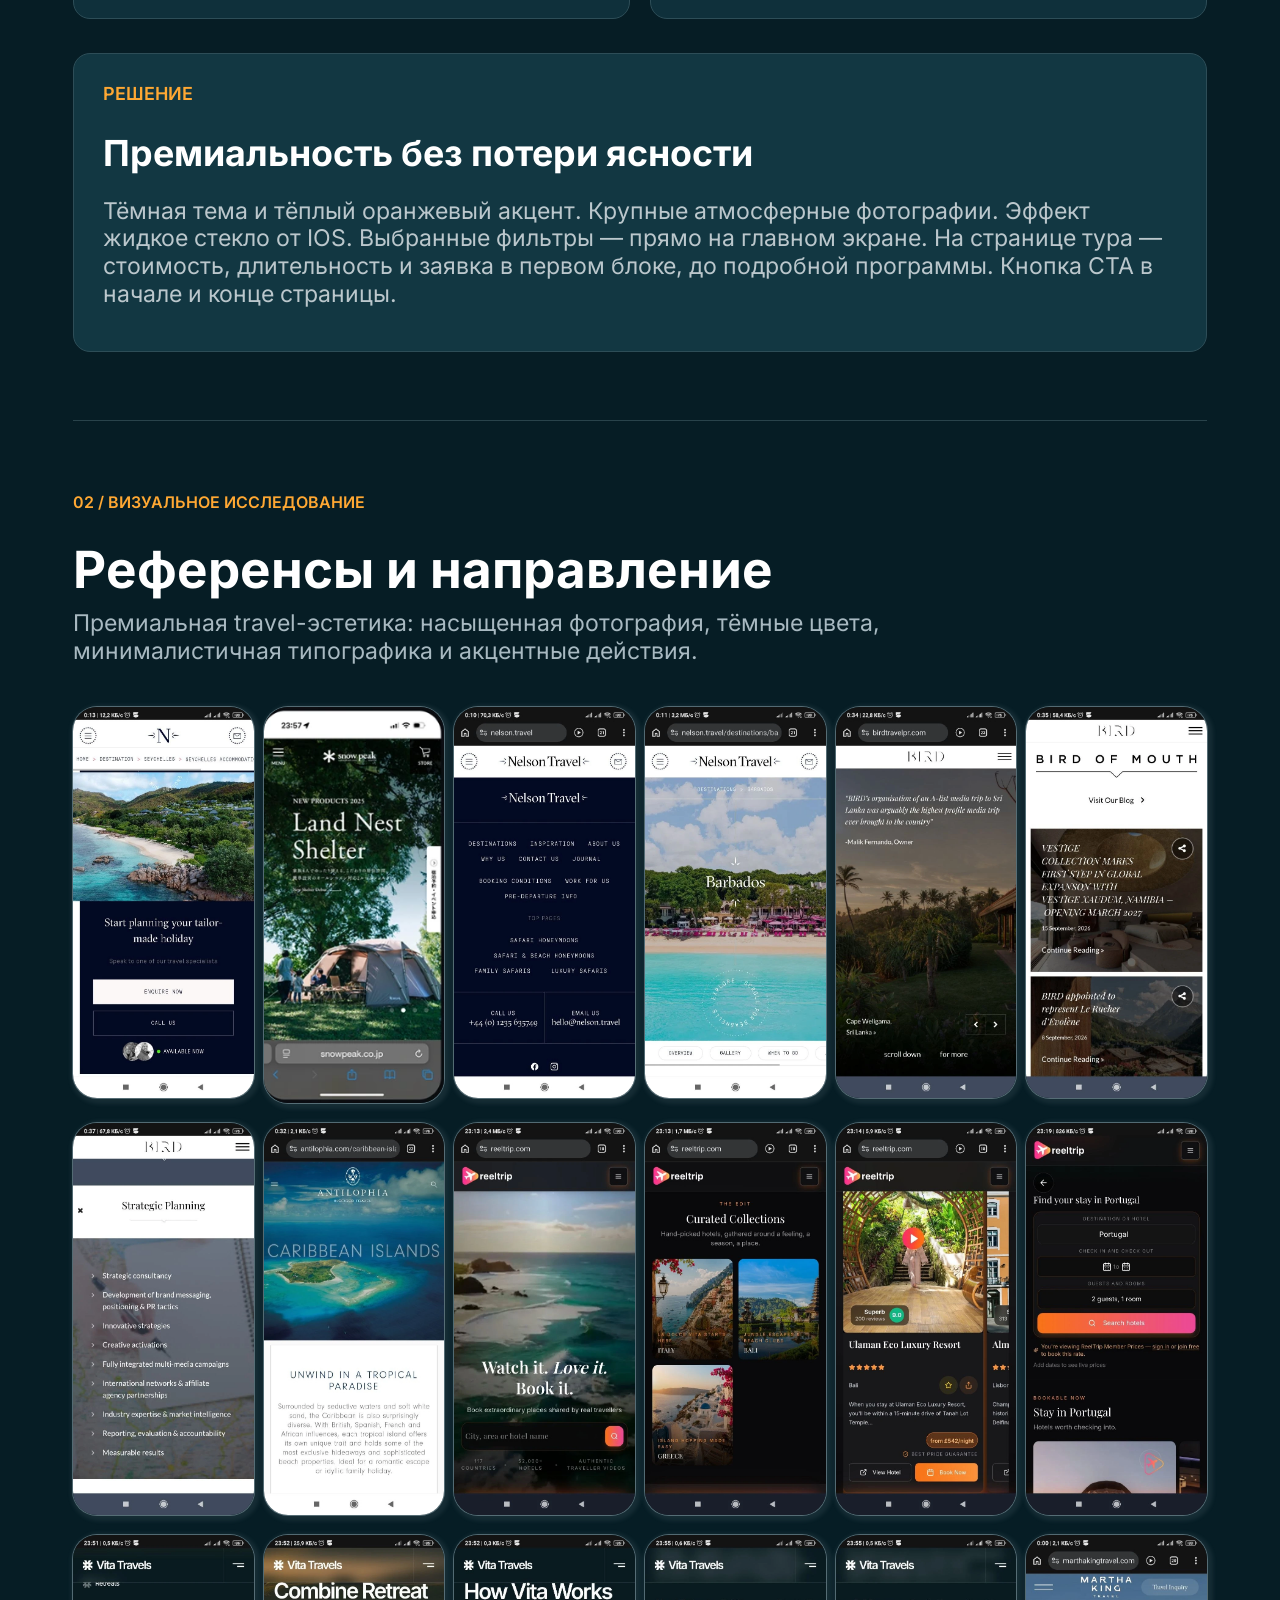
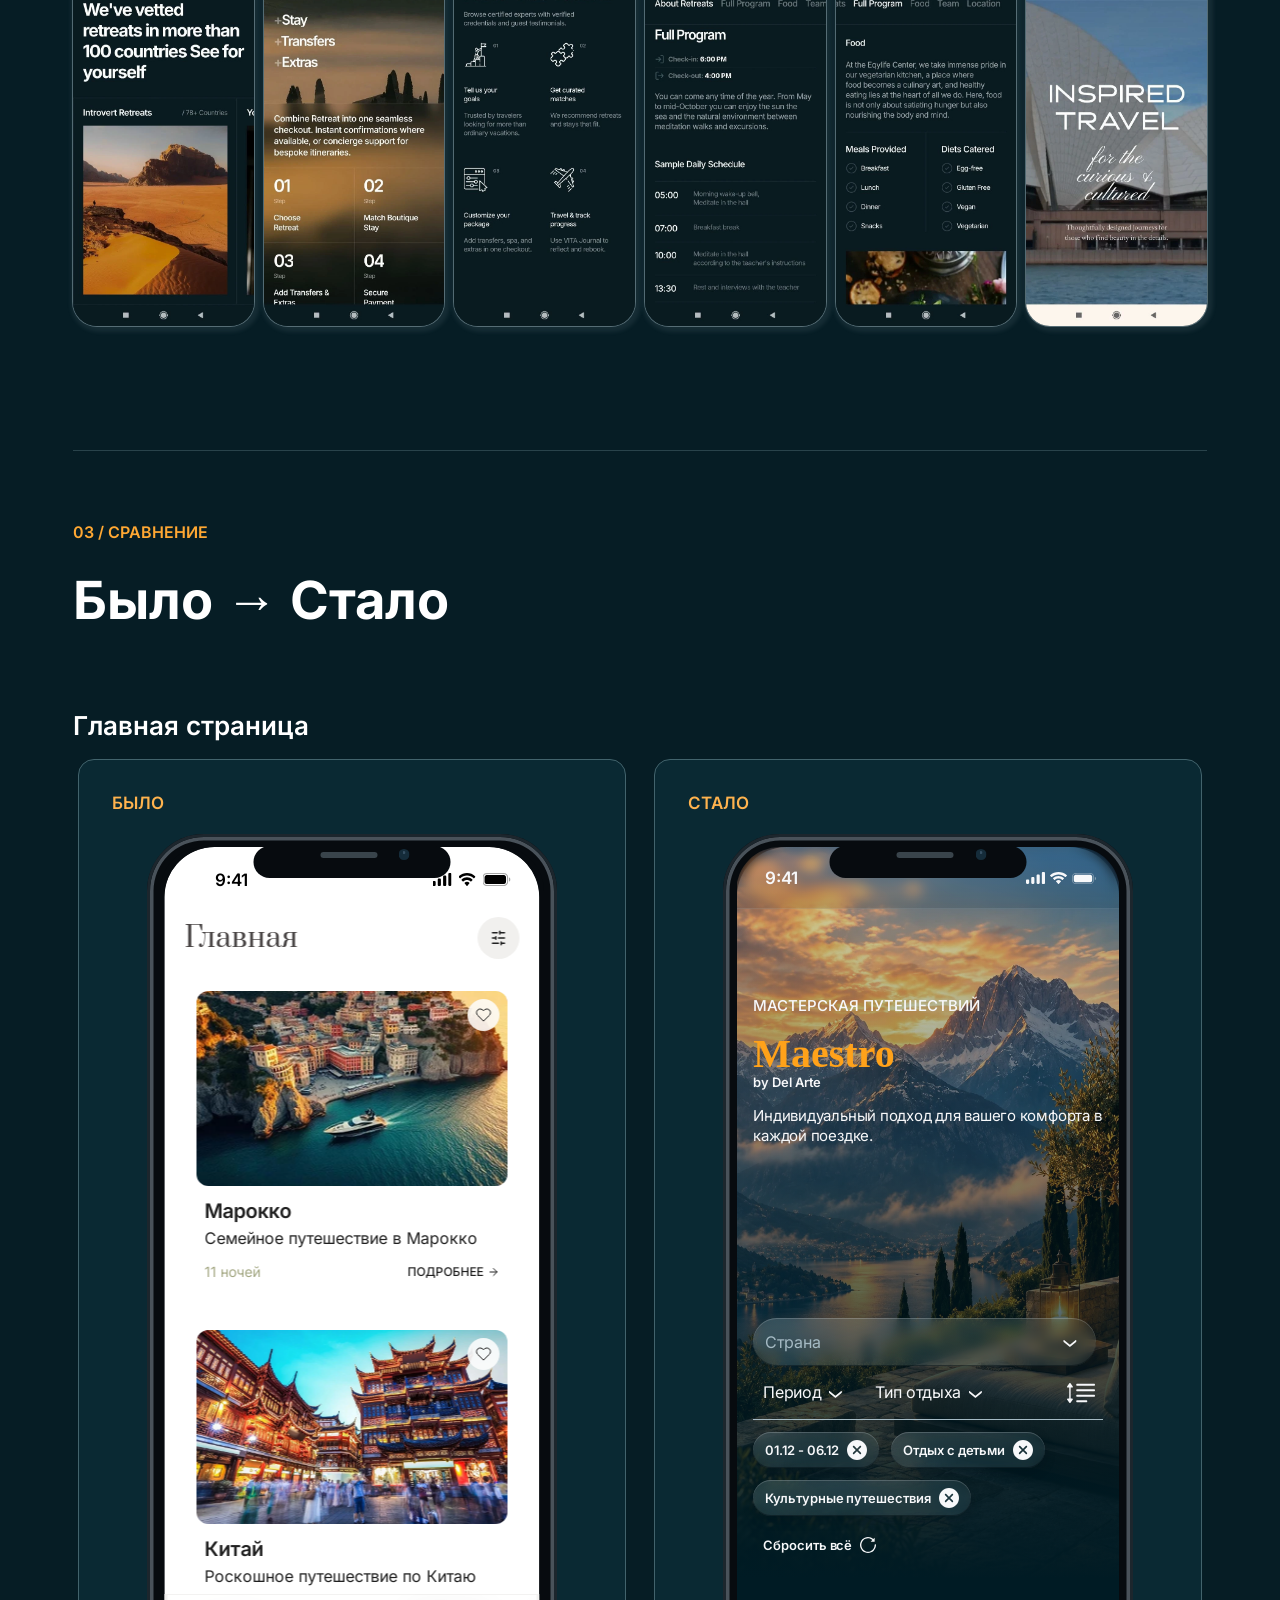
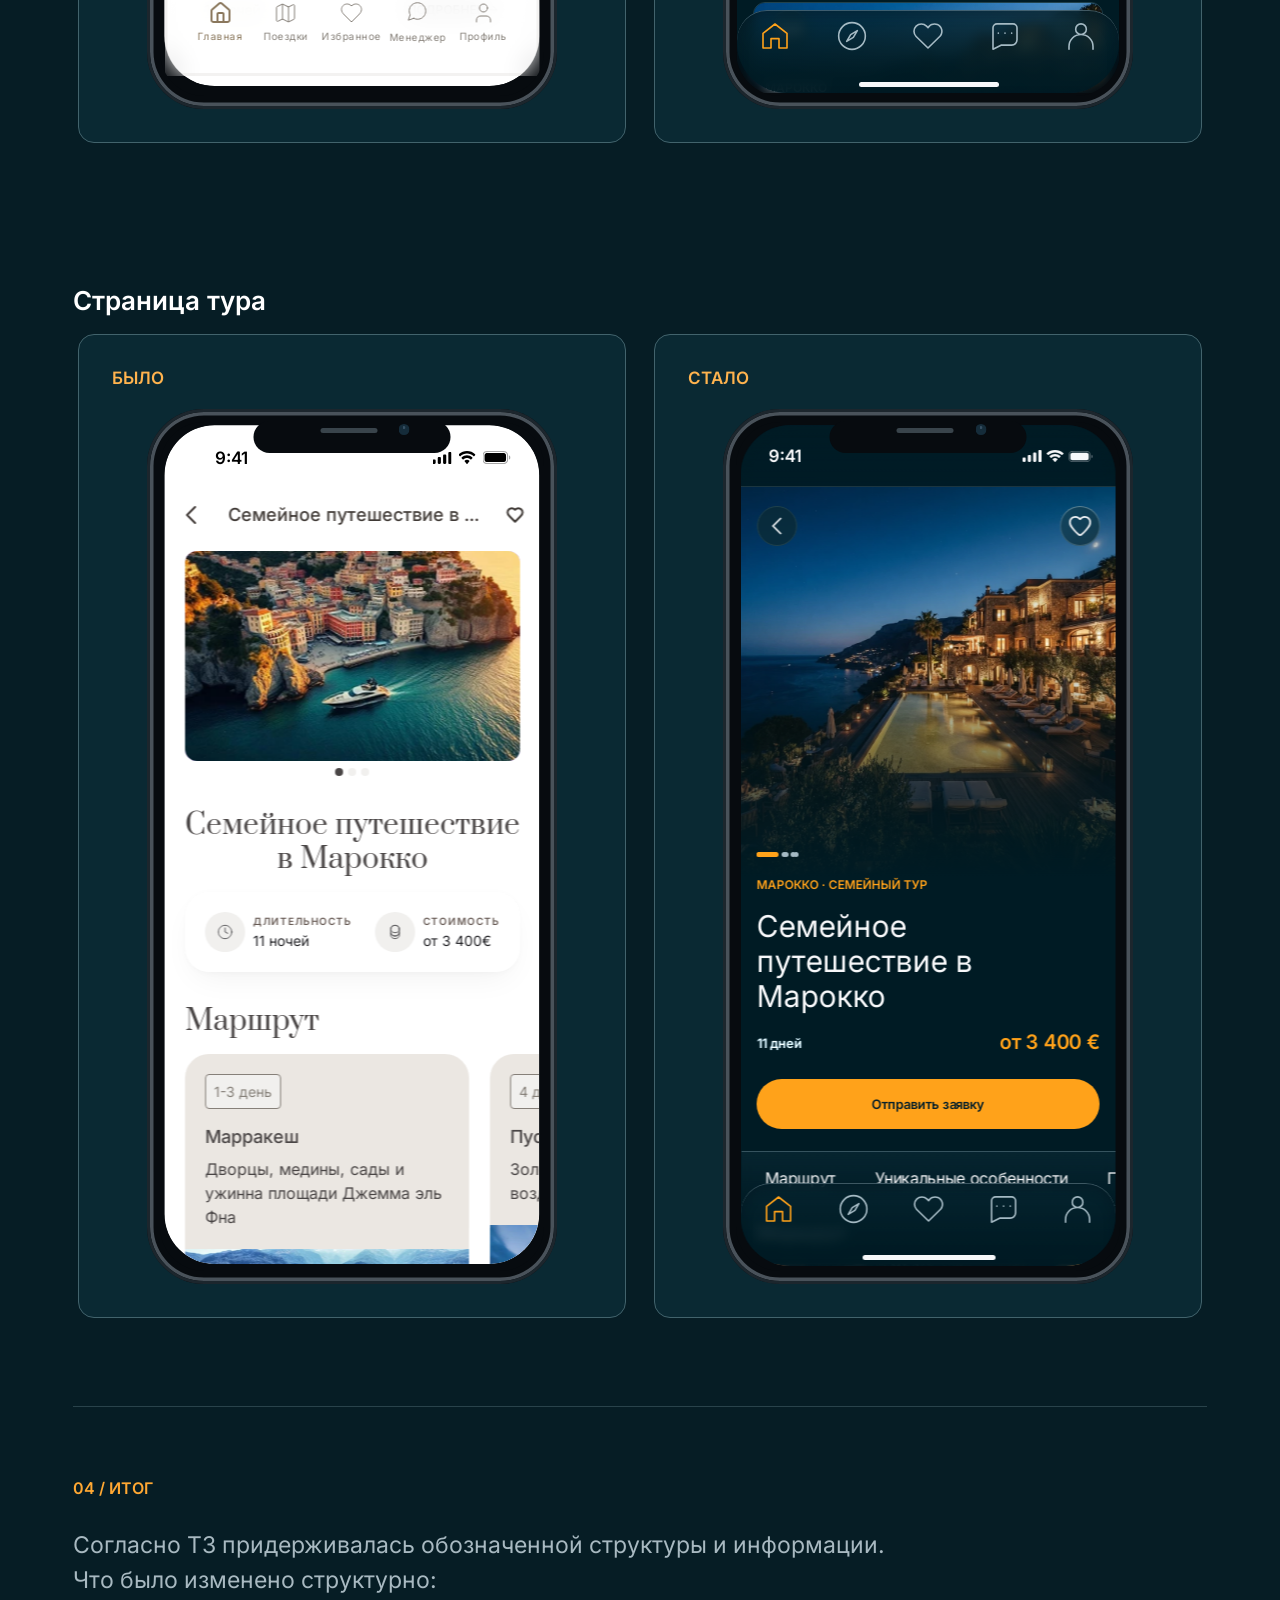
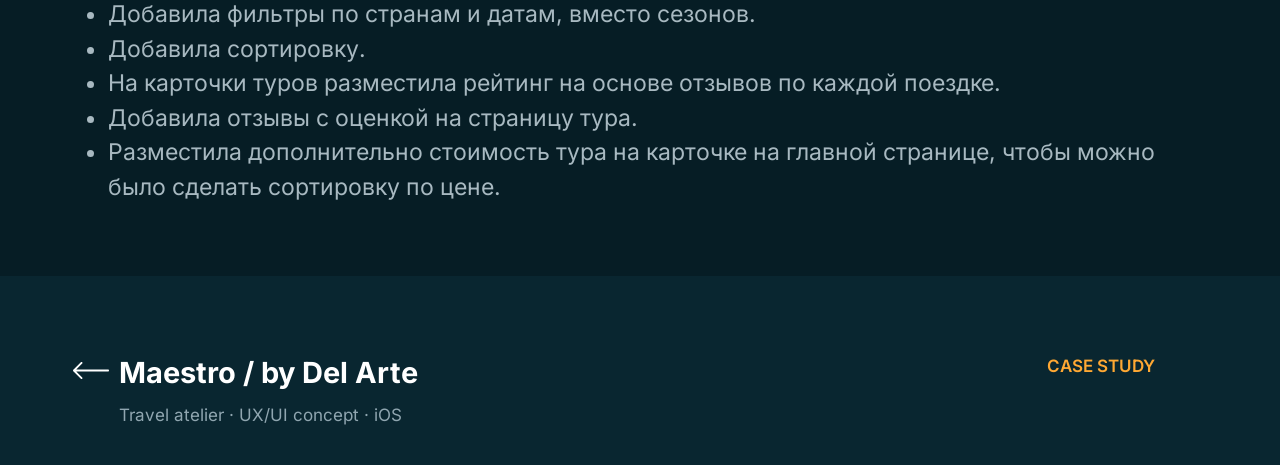
==== commit 65d637e8: "Round desktop MAESTRO references to match Figma" ====
--- a/maestro.html
+++ b/maestro.html
@@ -6,7 +6,7 @@
   <meta name="description" content="Maestro — дизайн-концепт приложения мастерской путешествий Del Arte. Кейс Анжелики Кузнецовой.">
   <title>Maestro — кейс Анжелики Кузнецовой</title>
   <link rel="stylesheet" href="assets/maestro/screens.css">
-  <link rel="stylesheet" href="maestro.css?v=11">
+  <link rel="stylesheet" href="maestro.css?v=13">
   <script src="maestro.js?v=2" defer></script>
 </head>
 <body class="maestro">
@@ -16,11 +16,9 @@
         <img src="assets/maestro/580a6.svg" width="36" height="31" alt="">
       </a>
       <div class="cover-grid">
-        <p class="eyebrow cover-category">UX/UI DESIGN <span>/</span> <span class="desktop-copy">CONCEPT</span>
-<span class="mobile-copy">TRAVEL</span> <span>/</span> iOS</p>
+        <p class="eyebrow cover-category">UX/UI DESIGN <span>/</span> CONCEPT <span>/</span> iOS</p>
         <div class="cover-copy">
           <h1>Maestro</h1>
-          <p class="cover-tagline mobile-copy">Путешествия<br>с особым смыслом</p>
           <p class="cover-description">Дизайн-концепт мобильного приложения<br class="desktop-copy"> мастерской путешествий Del Arte.<br class="desktop-copy"> Премиальный сервис и индивидуальный подход.</p>
         </div>
         <div class="cover-media">
@@ -43,8 +41,7 @@
         <article class="about-card">
           <p class="eyebrow">ЗАДАЧА</p>
           <h3>Переосмыслить два<br class="desktop-copy"> ключевых экрана</h3>
-          <p>Главную (галерею туров) и страницу тура. Показать понятную структуру выбора путешествий и выразительный визуал для состоятельной аудитории.<span class="mobile-copy"> Состав блоков экранов менять не нужно, только их представление.</span>
-</p>
+          <p>Главную (галерею туров) и страницу тура. Показать понятную структуру выбора путешествий и выразительный визуал для состоятельной аудитории.</p>
         </article>
         <article class="about-card">
           <p class="eyebrow">МОЯ РОЛЬ</p>
@@ -574,40 +571,40 @@
 <div class="phone-viewport phone-mobile" data-width="304" data-kind="gallery">
 <div class="phone-stage">
 <div class="phone-panel phone-after">
-<div class="phone-ui phone-new" data-node-id="295:1686" data-name="Main iOS 376">
-<div class="absolute bg-[var(--color\/bg,#001b24)] bottom-0 content-stretch flex h-[83px] items-start justify-between left-0 overflow-clip pb-[28px] pt-[10px] px-[10px] right-0 phone-fixed-nav" data-node-id="295:1727" data-name="06 · Нижняя навигация · 5 вкладок">
+<div class="phone-ui phone-new" data-node-id="361:3216" data-name="Main iOS 375">
+<div class="absolute bg-[var(--color\/bg,#001b24)] bottom-0 content-stretch flex h-[83px] items-start justify-between left-0 overflow-clip pb-[28px] pt-[10px] px-[10px] right-0 phone-fixed-nav" data-name="06 · Нижняя навигация · 5 вкладок">
 <span class="phone-glass" aria-hidden="true">
 </span>
-<button class="content-stretch flex flex-col items-center justify-center overflow-clip relative shrink-0 w-[56px]" data-node-id="I295:1727;4056:3361" data-name="Главная" type="button" data-action="home" aria-label="Главная">
-<div class="relative shrink-0 size-[32px]" data-node-id="I295:1727;4056:3362" data-name="Icon / home">
-<img alt="" class="absolute block inset-0 max-w-none size-full" src="assets/maestro/667d5.svg">
-</div>
-</button>
-<button class="content-stretch flex flex-col items-center justify-center overflow-clip relative shrink-0 w-[56px]" data-node-id="I295:1727;4165:386" data-name="Поездки" type="button" data-action="trips" aria-label="Поездки">
-<div class="relative shrink-0 size-[32px]" data-node-id="I295:1727;4165:386;4165:362" data-name="Icon / compass">
+<button class="content-stretch flex flex-col items-center justify-center overflow-clip relative shrink-0 w-[56px]" data-name="Главная" type="button" data-action="home" aria-label="Главная">
+<div class="relative shrink-0 size-[32px]" data-name="Icon / home">
+<img alt="" class="absolute block inset-0 max-w-none size-full" src="assets/maestro/ac1e3.svg">
+</div>
+</button>
+<button class="content-stretch flex flex-col items-center justify-center overflow-clip relative shrink-0 w-[56px]" data-name="Поездки" type="button" data-action="trips" aria-label="Поездки">
+<div class="relative shrink-0 size-[32px]" data-name="Icon / compass">
 <img alt="" class="absolute block inset-0 max-w-none size-full" src="assets/maestro/16ee0.svg">
 </div>
 </button>
-<button class="content-stretch flex flex-col items-center justify-center overflow-clip relative shrink-0 w-[56px]" data-node-id="I295:1727;4056:3369" data-name="Избранное" type="button" data-action="saved" aria-label="Избранное">
-<div class="relative shrink-0 size-[32px]" data-node-id="I295:1727;4056:3370" data-name="Icon / heart">
-<img alt="" class="absolute block inset-0 max-w-none size-full" src="assets/maestro/a2175.svg">
-</div>
-</button>
-<button class="content-stretch flex flex-col items-center justify-center overflow-clip relative shrink-0 w-[56px]" data-node-id="I295:1727;4165:438" data-name="Менеджер" type="button" data-action="manager" aria-label="Менеджер">
-<div class="relative shrink-0 size-[32px]" data-node-id="I295:1727;4165:438;4165:366" data-name="Icon / chat">
+<button class="content-stretch flex flex-col items-center justify-center overflow-clip relative shrink-0 w-[56px]" data-name="Избранное" type="button" data-action="saved" aria-label="Избранное">
+<div class="relative shrink-0 size-[32px]" data-name="Icon / heart">
+<img alt="" class="absolute block inset-0 max-w-none size-full" src="assets/maestro/52ba3.svg">
+</div>
+</button>
+<button class="content-stretch flex flex-col items-center justify-center overflow-clip relative shrink-0 w-[56px]" data-name="Менеджер" type="button" data-action="manager" aria-label="Менеджер">
+<div class="relative shrink-0 size-[32px]" data-name="Icon / chat">
 <img alt="" class="absolute block inset-0 max-w-none size-full" src="assets/maestro/2b71c.svg">
 </div>
 </button>
-<div class="content-stretch flex flex-col items-center justify-center overflow-clip relative shrink-0 w-[56px]" data-node-id="I295:1727;4056:3377" data-name="Профиль">
-<div class="relative shrink-0 size-[32px]" data-node-id="I295:1727;4056:3378" data-name="Icon / user">
-<img alt="" class="absolute block inset-0 max-w-none size-full" src="assets/maestro/7e059.svg">
-</div>
-</div>
-<div class="absolute bg-[var(--color\/text,#f7f8fa)] h-[5px] left-[122px] right-[120px] rounded-[3px] top-[72px]" data-node-id="I295:1727;4056:3381" data-name="Home indicator">
+<div class="content-stretch flex flex-col items-center justify-center overflow-clip relative shrink-0 w-[56px]" data-name="Профиль">
+<div class="relative shrink-0 size-[32px]" data-name="Icon / user">
+<img alt="" class="absolute block inset-0 max-w-none size-full" src="assets/maestro/8e6db.svg">
+</div>
+</div>
+<div class="absolute bg-[var(--color\/text,#f7f8fa)] h-[5px] left-[122px] right-[120px] rounded-[3px] top-[72px]" data-name="Home indicator">
 </div>
 </div>
 <div class="phone-scroll" tabindex="0" role="region" aria-label="Галерея туров">
-<div class="content-stretch flex flex-col gap-[12px] h-[716px] items-center overflow-clip pb-[16px] relative shrink-0 w-full phone-mobile-gallery-cover" data-node-id="295:1687" data-name="Первый экран">
+<div class="content-stretch flex flex-col gap-[12px] items-center overflow-clip pb-[16px] relative shrink-0 w-full" data-name="Первый экран">
 <div aria-hidden="true" class="absolute inset-0 pointer-events-none">
 <div class="absolute inset-0 overflow-hidden">
 <img alt="" class="absolute h-full left-[-25.77%] max-w-none top-[-0.04%] w-[132.8%]" src="assets/maestro/d8903.webp">
@@ -615,161 +612,190 @@
 <div class="absolute bg-gradient-to-b from-[rgba(0,27,36,0.12)] inset-0 to-[#001b24] via-[48%] via-[rgba(0,27,36,0.5)]">
 </div>
 </div>
-<div class="content-stretch flex flex-col items-start overflow-clip pb-[160px] pt-[150px] px-[16px] relative shrink-0 w-full" data-node-id="295:1688" data-name="Главная">
-<div class="[word-break:break-word] content-stretch flex flex-col gap-[16px] items-start relative shrink-0 w-full" data-node-id="295:1689" data-name="Заголовок">
-<p class="font-phone font-[510] leading-[18px] relative shrink-0 text-[15px] text-[color:var(--color\/text,#f7f8fa)] uppercase w-full" data-node-id="295:1690" style='font-variation-settings:"wdth" 100'>Мастерская Путешествий</p>
-<div class="h-[59px] relative shrink-0 w-full" data-node-id="295:1691" data-name="Имя">
-<p class="absolute font-new-york leading-[46px] left-0 not-italic text-[40px] text-[color:var(--color\/accent,#ffa21a)] top-0 w-[336px]" data-node-id="295:1692">Maestro</p>
-<p class="absolute font-[590] font-phone leading-[var(--leading\/footnote,18px)] left-0 text-[color:var(--color\/text,#f7f8fa)] text-[length:var(--size\/footnote,13px)] top-[42px] tracking-[var(--typography\/letter-spacing\/footnote,-0.08px)] w-[343px]" data-node-id="295:1693" style='font-variation-settings:"wdth" 100'>by Del Arte</p>
-</div>
-<p class="font-phone font-normal leading-[var(--leading\/subheadline,20px)] relative shrink-0 text-[color:var(--color\/text,#f7f8fa)] text-[length:var(--size\/subheadline,15px)] tracking-[var(--typography\/letter-spacing\/subheadline,-0.23px)] w-full" data-node-id="295:1694" style='font-variation-settings:"wdth" 100'>Индивидуальный подход для вашего комфорта в каждой поездке.</p>
-</div>
-</div>
-<div class="content-stretch flex flex-col gap-[12px] items-center px-[16px] relative shrink-0 w-full" data-node-id="295:1695" data-name="Фильтр">
-<div class="content-stretch flex gap-[32px] items-start px-[16px] relative shrink-0" data-node-id="295:1696">
-<button class="content-stretch flex gap-[8px] items-center justify-center px-[10px] py-[4px] relative rounded-[1000px] shrink-0" data-node-id="227:730" type="button" data-action="filter-season">
-<p class="[word-break:break-word] font-phone font-normal leading-[var(--leading\/callout,21px)] relative shrink-0 text-[color:var(--color\/text,#f7f8fa)] text-[length:var(--size\/callout,16px)] tracking-[var(--typography\/letter-spacing\/callout,-0.31px)] whitespace-nowrap" data-node-id="227:731" style='font-variation-settings:"wdth" 100'>Сезон</p>
-<div class="h-[10px] relative shrink-0 w-[13px]" data-node-id="227:732" data-name="chevron_down">
-<img alt="" class="absolute block inset-0 max-w-none size-full" src="assets/maestro/24869.svg">
-</div>
-</button>
-<button class="content-stretch flex gap-[8px] items-center justify-center px-[10px] py-[4px] relative rounded-[1000px] shrink-0" data-node-id="295:1698" data-name="Button - Content Area" type="button" data-action="filter-type">
-<p class="[word-break:break-word] font-phone font-normal leading-[var(--leading\/callout,21px)] relative shrink-0 text-[color:var(--color\/text,#f7f8fa)] text-[length:var(--size\/callout,16px)] tracking-[var(--typography\/letter-spacing\/callout,-0.31px)] whitespace-nowrap" data-node-id="I295:1698;4047:727" style='font-variation-settings:"wdth" 100'>Тип отдыха</p>
-<div class="h-[10px] relative shrink-0 w-[13px]" data-node-id="I295:1698;4047:736" data-name="chevron_down">
-<img alt="" class="absolute block inset-0 max-w-none size-full" src="assets/maestro/24869.svg">
-</div>
-</button>
-</div>
-<div class="bg-[var(--color\/muted,#a5bac4)] h-px relative shrink-0 w-full" data-node-id="295:1699" data-name="Разделитель">
-</div>
-<div class="content-start flex flex-wrap gap-[12px] items-start relative shrink-0 w-full" data-node-id="295:1700">
-<button class="content-stretch flex items-start relative shrink-0 phone-chip" data-node-id="295:1705" data-name="Button - Liquid Glass - Text" type="button" data-action="remove-chip">
-<div class="content-stretch flex gap-[4px] items-center justify-center px-[12px] py-[8px] relative rounded-[1000px] shrink-0" data-node-id="I295:1705;4080:376" data-name="Button - Liquid Glass - Text">
-<div class="absolute bg-[rgba(153,153,153,0.17)] inset-0 mix-blend-luminosity rounded-[1000px] shadow-[1.25px_0px_0px_-0.75px_#a6a6a6,-1.25px_0px_0px_-0.75px_#a6a6a6,0px_0px_0px_0.5px_#a6a6a6,0px_8px_15px_0px_rgba(0,0,0,0.04)]" data-node-id="I295:1705;4080:377;10411:18287" data-name="Fill + Shadow">
-</div>
-<div class="absolute inset-0 rounded-[1000px]" data-node-id="I295:1705;4080:377;10411:18288" data-name="Glass Effect">
-</div>
-<div class="content-stretch flex gap-[8px] items-center justify-center relative rounded-[100px] shrink-0" data-node-id="I295:1705;4080:382" data-name="Text">
-<p class="[word-break:break-word] font-[590] font-phone h-[20px] leading-[var(--leading\/footnote,18px)] relative shrink-0 text-[color:var(--color\/text,#f7f8fa)] text-[length:var(--size\/footnote,13px)] text-center tracking-[var(--typography\/letter-spacing\/footnote,-0.08px)] w-[41px]" data-node-id="I295:1705;4080:382;295:1702" style='font-variation-settings:"wdth" 100'>Лето</p>
-<div class="relative shrink-0 size-[20px]" data-node-id="I295:1705;4080:382;295:1703" data-name="cancel">
-<img alt="" class="absolute block inset-0 max-w-none size-full" src="assets/maestro/62107.svg">
-</div>
-</div>
-</div>
-</button>
-<button class="content-stretch flex items-start relative shrink-0 phone-chip" data-node-id="295:1710" data-name="Button - Liquid Glass - Text" type="button" data-action="remove-chip">
-<div class="content-stretch flex gap-[4px] items-center justify-center px-[12px] py-[8px] relative rounded-[1000px] shrink-0" data-node-id="I295:1710;4080:376" data-name="Button - Liquid Glass - Text">
-<div class="absolute bg-[rgba(153,153,153,0.17)] inset-0 mix-blend-luminosity rounded-[1000px] shadow-[1.25px_0px_0px_-0.75px_#a6a6a6,-1.25px_0px_0px_-0.75px_#a6a6a6,0px_0px_0px_0.5px_#a6a6a6,0px_8px_15px_0px_rgba(0,0,0,0.04)]" data-node-id="I295:1710;4080:377;10411:18287" data-name="Fill + Shadow">
-</div>
-<div class="absolute inset-0 rounded-[1000px]" data-node-id="I295:1710;4080:377;10411:18288" data-name="Glass Effect">
-</div>
-<div class="content-stretch flex gap-[8px] items-center justify-center relative rounded-[100px] shrink-0" data-node-id="I295:1710;4080:382" data-name="Text">
-<p class="[word-break:break-word] font-[590] font-phone h-[20px] leading-[var(--leading\/footnote,18px)] relative shrink-0 text-[color:var(--color\/text,#f7f8fa)] text-[length:var(--size\/footnote,13px)] text-center tracking-[var(--typography\/letter-spacing\/footnote,-0.08px)] w-[41px]" data-node-id="I295:1710;4080:382;295:1707" style='font-variation-settings:"wdth" 100'>Осень</p>
-<div class="relative shrink-0 size-[20px]" data-node-id="I295:1710;4080:382;295:1708" data-name="cancel">
-<img alt="" class="absolute block inset-0 max-w-none size-full" src="assets/maestro/62107.svg">
-</div>
-</div>
-</div>
-</button>
-<button class="content-stretch flex items-start relative shrink-0 phone-chip" data-node-id="295:1715" data-name="Button - Liquid Glass - Text" type="button" data-action="remove-chip">
-<div class="content-stretch flex gap-[4px] items-center justify-center px-[12px] py-[8px] relative rounded-[1000px] shrink-0" data-node-id="I295:1715;4080:376" data-name="Button - Liquid Glass - Text">
-<div class="absolute bg-[rgba(153,153,153,0.17)] inset-0 mix-blend-luminosity rounded-[1000px] shadow-[1.25px_0px_0px_-0.75px_#a6a6a6,-1.25px_0px_0px_-0.75px_#a6a6a6,0px_0px_0px_0.5px_#a6a6a6,0px_8px_15px_0px_rgba(0,0,0,0.04)]" data-node-id="I295:1715;4080:377;10411:18287" data-name="Fill + Shadow">
-</div>
-<div class="absolute inset-0 rounded-[1000px]" data-node-id="I295:1715;4080:377;10411:18288" data-name="Glass Effect">
-</div>
-<div class="content-stretch flex gap-[8px] items-center justify-center relative rounded-[100px] shrink-0" data-node-id="I295:1715;4080:382" data-name="Text">
-<p class="[word-break:break-word] font-[590] font-phone leading-[var(--leading\/footnote,18px)] relative shrink-0 text-[color:var(--color\/text,#f7f8fa)] text-[length:var(--size\/footnote,13px)] text-center tracking-[var(--typography\/letter-spacing\/footnote,-0.08px)] whitespace-nowrap" data-node-id="I295:1715;4080:382;295:1712" style='font-variation-settings:"wdth" 100'>Отдых с детьми</p>
-<div class="relative shrink-0 size-[20px]" data-node-id="I295:1715;4080:382;295:1713" data-name="cancel">
-<img alt="" class="absolute block inset-0 max-w-none size-full" src="assets/maestro/62107.svg">
-</div>
-</div>
-</div>
-</button>
-<button class="content-stretch flex items-start relative shrink-0 phone-chip" data-node-id="295:1720" data-name="Button - Liquid Glass - Text" type="button" data-action="remove-chip">
-<div class="content-stretch flex gap-[4px] items-center justify-center px-[12px] py-[8px] relative rounded-[1000px] shrink-0" data-node-id="I295:1720;4080:376" data-name="Button - Liquid Glass - Text">
-<div class="absolute bg-[rgba(153,153,153,0.17)] inset-0 mix-blend-luminosity rounded-[1000px] shadow-[1.25px_0px_0px_-0.75px_#a6a6a6,-1.25px_0px_0px_-0.75px_#a6a6a6,0px_0px_0px_0.5px_#a6a6a6,0px_8px_15px_0px_rgba(0,0,0,0.04)]" data-node-id="I295:1720;4080:377;10411:18287" data-name="Fill + Shadow">
-</div>
-<div class="absolute inset-0 rounded-[1000px]" data-node-id="I295:1720;4080:377;10411:18288" data-name="Glass Effect">
-</div>
-<div class="content-stretch flex gap-[8px] items-center justify-center relative rounded-[100px] shrink-0" data-node-id="I295:1720;4080:382" data-name="Text">
-<p class="[word-break:break-word] font-[590] font-phone leading-[var(--leading\/footnote,18px)] relative shrink-0 text-[color:var(--color\/text,#f7f8fa)] text-[length:var(--size\/footnote,13px)] text-center tracking-[var(--typography\/letter-spacing\/footnote,-0.08px)] whitespace-nowrap" data-node-id="I295:1720;4080:382;295:1717" style='font-variation-settings:"wdth" 100'>Культурные путешествия</p>
-<div class="relative shrink-0 size-[20px]" data-node-id="I295:1720;4080:382;295:1718" data-name="cancel">
-<img alt="" class="absolute block inset-0 max-w-none size-full" src="assets/maestro/62107.svg">
-</div>
-</div>
-</div>
-</button>
-<button class="content-stretch flex gap-[8px] items-center justify-center px-[10px] py-[8px] relative rounded-[1000px] shrink-0" data-node-id="295:1721" data-name="Button - Content Area" type="button" data-action="reset">
-<p class="[word-break:break-word] font-[590] font-phone leading-[var(--leading\/footnote,18px)] relative shrink-0 text-[color:var(--color\/text,#f7f8fa)] text-[length:var(--size\/footnote,13px)] tracking-[var(--typography\/letter-spacing\/footnote,-0.08px)] whitespace-nowrap" data-node-id="I295:1721;4083:618" style='font-variation-settings:"wdth" 100'>Сбросить всё</p>
-<div class="relative shrink-0 size-[16px]" data-node-id="I295:1721;4083:621" data-name="reset">
-<img alt="" class="absolute block inset-0 max-w-none size-full" src="assets/maestro/74be0.svg">
-</div>
-</button>
-</div>
-</div>
-</div>
-<div class="content-stretch flex flex-col items-start overflow-clip pb-[96px] pt-[24px] px-[16px] relative shrink-0 w-full" data-node-id="295:1723" data-name="Карточки">
-<div class="content-stretch flex flex-col gap-[14px] items-start overflow-clip relative shrink-0 w-full phone-tour-cards" data-node-id="295:1724" data-name="Карточки туров">
-<div class="bg-[var(--color\/bg,#001b24)] border border-[var(--color\/border,#21424c)] border-solid content-stretch flex flex-col items-start overflow-clip relative rounded-[12px] shrink-0 w-full" data-node-id="295:1725" data-name="Марокко" data-country="марокко">
-<div class="aspect-[343/222] relative shrink-0 w-full" data-node-id="I295:1725;268:4585" data-name="Photo / romania">
+<div class="content-stretch flex flex-col items-start overflow-clip pb-[160px] pt-[150px] px-[16px] relative shrink-0 w-full" data-name="Главная">
+<div class="[word-break:break-word] content-stretch flex flex-col gap-[16px] items-start relative shrink-0 w-full" data-name="Заголовок">
+<p class="font-phone font-[510] leading-[18px] relative shrink-0 text-[15px] text-[color:var(--color\/text,#f7f8fa)] uppercase w-full" style='font-variation-settings:"wdth" 100'>Мастерская Путешествий</p>
+<div class="h-[59px] relative shrink-0 w-full" data-name="Имя">
+<p class="absolute font-new-york leading-[46px] left-0 not-italic text-[40px] text-[color:var(--color\/accent,#ffa21a)] top-0 w-[336px]">Maestro</p>
+<p class="absolute font-[590] font-phone leading-[var(--leading\/footnote,18px)] left-0 text-[color:var(--color\/text,#f7f8fa)] text-[length:var(--size\/footnote,13px)] top-[42px] tracking-[var(--typography\/letter-spacing\/footnote,-0.08px)] w-[343px]" style='font-variation-settings:"wdth" 100'>by Del Arte</p>
+</div>
+<p class="font-phone font-normal leading-[var(--leading\/subheadline,20px)] relative shrink-0 text-[color:var(--color\/text,#f7f8fa)] text-[length:var(--size\/subheadline,15px)] tracking-[var(--typography\/letter-spacing\/subheadline,-0.23px)] w-full" style='font-variation-settings:"wdth" 100'>Индивидуальный подход для вашего комфорта в каждой поездке.</p>
+</div>
+</div>
+<div class="content-stretch flex flex-col gap-[12px] items-start px-[16px] relative shrink-0 w-full" data-name="Фильтр">
+<div class="content-stretch flex gap-[16px] h-[48px] items-center justify-center px-[12px] relative rounded-[296px] shrink-0 w-[343px]" data-name="Property 1=Empty">
+<div class="absolute bg-[rgba(153,153,153,0.17)] inset-0 mix-blend-luminosity rounded-[1000px] shadow-[1.25px_0px_0px_-0.75px_#a6a6a6,-1.25px_0px_0px_-0.75px_#a6a6a6,0px_0px_0px_0.5px_#a6a6a6,0px_8px_15px_0px_rgba(0,0,0,0.04)]" data-name="Fill + Shadow">
+</div>
+<div class="absolute inset-0 rounded-[1000px]" data-name="Glass Effect">
+</div>
+<button class="content-stretch cursor-pointer flex flex-[1_0_0] items-center min-w-px relative" data-name="Field" type="button" data-action="search" aria-label="Страна">
+<div class="[word-break:break-word] flex flex-col font-phone font-normal justify-center leading-[0] relative shrink-0 text-[16px] text-[color:var(--color\/muted,#a5bac4)] text-center whitespace-nowrap" style='font-variation-settings:"wdth" 100;font-feature-settings:"ss16" 1'>
+<p class="leading-[21px]">Страна</p>
+</div>
+</button>
+<div class="relative shrink-0 size-[28px]" data-name="chevron_down">
+<img alt="" class="absolute block inset-0 max-w-none size-full" src="assets/maestro/42154.svg">
+</div>
+</div>
+<div class="content-stretch flex items-center justify-between relative shrink-0 w-full">
+<div class="h-[29px] relative shrink-0 w-[239px]">
+<button class="absolute content-stretch flex gap-[8px] items-center justify-center left-0 px-[10px] py-[4px] rounded-[1000px] top-0" data-name="Button - Content Area" type="button" data-action="filter-period">
+<p class="[word-break:break-word] font-phone font-normal leading-[var(--leading\/callout,21px)] relative shrink-0 text-[color:var(--color\/text,#f7f8fa)] text-[length:var(--size\/callout,16px)] tracking-[var(--typography\/letter-spacing\/callout,-0.31px)] whitespace-nowrap" style='font-variation-settings:"wdth" 100'>Период</p>
+<div class="h-[10px] relative shrink-0 w-[13px]" data-name="chevron_down">
+<img alt="" class="absolute block inset-0 max-w-none size-full" src="assets/maestro/40b06.svg">
+</div>
+</button>
+<button class="absolute content-stretch flex gap-[8px] items-center justify-center left-[112px] px-[10px] py-[4px] rounded-[1000px] top-0" data-name="Button - Content Area" type="button" data-action="filter-type">
+<p class="[word-break:break-word] font-phone font-normal leading-[var(--leading\/callout,21px)] relative shrink-0 text-[color:var(--color\/text,#f7f8fa)] text-[length:var(--size\/callout,16px)] tracking-[var(--typography\/letter-spacing\/callout,-0.31px)] whitespace-nowrap" style='font-variation-settings:"wdth" 100'>Тип отдыха</p>
+<div class="h-[10px] relative shrink-0 w-[13px]" data-name="chevron_down">
+<img alt="" class="absolute block inset-0 max-w-none size-full" src="assets/maestro/40b06.svg">
+</div>
+</button>
+</div>
+<button class="h-[29px] relative shrink-0 w-[45px]" data-name="arrow.up.and.down.text.horizontal" type="button" data-action="sort" aria-label="Сортировка">
+<img alt="" class="absolute block inset-0 max-w-none size-full" src="assets/maestro/cd6ad.svg">
+</button>
+</div>
+<div class="bg-[var(--color\/muted,#a5bac4)] h-px relative shrink-0 w-full" data-name="Разделитель">
+</div>
+<div class="content-start flex flex-wrap gap-[12px] items-start relative shrink-0 w-full">
+<button class="content-stretch flex items-start relative shrink-0 phone-chip" data-name="Button - Liquid Glass - Text" type="button" data-action="remove-chip">
+<div class="content-stretch flex gap-[4px] items-center justify-center px-[12px] py-[8px] relative rounded-[1000px] shrink-0" data-name="Button - Liquid Glass - Text">
+<div class="absolute bg-[rgba(153,153,153,0.17)] inset-0 mix-blend-luminosity rounded-[1000px] shadow-[1.25px_0px_0px_-0.75px_#a6a6a6,-1.25px_0px_0px_-0.75px_#a6a6a6,0px_0px_0px_0.5px_#a6a6a6,0px_8px_15px_0px_rgba(0,0,0,0.04)]" data-name="Fill + Shadow">
+</div>
+<div class="absolute inset-0 rounded-[1000px]" data-name="Glass Effect">
+</div>
+<div class="content-stretch flex gap-[8px] items-center justify-center relative rounded-[100px] shrink-0" data-name="Text">
+<p class="[word-break:break-word] font-[590] font-phone leading-[var(--leading\/footnote,18px)] relative shrink-0 text-[color:var(--color\/text,#f7f8fa)] text-[length:var(--size\/footnote,13px)] text-center tracking-[var(--typography\/letter-spacing\/footnote,-0.08px)] whitespace-nowrap" style='font-variation-settings:"wdth" 100'>01.12 - 06.12</p>
+<div class="relative shrink-0 size-[20px]" data-name="cancel">
+<img alt="" class="absolute block inset-0 max-w-none size-full" src="assets/maestro/57516.svg">
+</div>
+</div>
+</div>
+</button>
+<button class="content-stretch flex items-start relative shrink-0 phone-chip" data-name="Button - Liquid Glass - Text" type="button" data-action="remove-chip">
+<div class="content-stretch flex gap-[4px] items-center justify-center px-[12px] py-[8px] relative rounded-[1000px] shrink-0" data-name="Button - Liquid Glass - Text">
+<div class="absolute bg-[rgba(153,153,153,0.17)] inset-0 mix-blend-luminosity rounded-[1000px] shadow-[1.25px_0px_0px_-0.75px_#a6a6a6,-1.25px_0px_0px_-0.75px_#a6a6a6,0px_0px_0px_0.5px_#a6a6a6,0px_8px_15px_0px_rgba(0,0,0,0.04)]" data-name="Fill + Shadow">
+</div>
+<div class="absolute inset-0 rounded-[1000px]" data-name="Glass Effect">
+</div>
+<div class="content-stretch flex gap-[8px] items-center justify-center relative rounded-[100px] shrink-0" data-name="Text">
+<p class="[word-break:break-word] font-[590] font-phone leading-[var(--leading\/footnote,18px)] relative shrink-0 text-[color:var(--color\/text,#f7f8fa)] text-[length:var(--size\/footnote,13px)] text-center tracking-[var(--typography\/letter-spacing\/footnote,-0.08px)] whitespace-nowrap" style='font-variation-settings:"wdth" 100'>Отдых с детьми</p>
+<div class="relative shrink-0 size-[20px]" data-name="cancel">
+<img alt="" class="absolute block inset-0 max-w-none size-full" src="assets/maestro/57516.svg">
+</div>
+</div>
+</div>
+</button>
+<button class="content-stretch flex items-start relative shrink-0 phone-chip" data-name="Button - Liquid Glass - Text" type="button" data-action="remove-chip">
+<div class="content-stretch flex gap-[4px] items-center justify-center px-[12px] py-[8px] relative rounded-[1000px] shrink-0" data-name="Button - Liquid Glass - Text">
+<div class="absolute bg-[rgba(153,153,153,0.17)] inset-0 mix-blend-luminosity rounded-[1000px] shadow-[1.25px_0px_0px_-0.75px_#a6a6a6,-1.25px_0px_0px_-0.75px_#a6a6a6,0px_0px_0px_0.5px_#a6a6a6,0px_8px_15px_0px_rgba(0,0,0,0.04)]" data-name="Fill + Shadow">
+</div>
+<div class="absolute inset-0 rounded-[1000px]" data-name="Glass Effect">
+</div>
+<div class="content-stretch flex gap-[8px] items-center justify-center relative rounded-[100px] shrink-0" data-name="Text">
+<p class="[word-break:break-word] font-[590] font-phone leading-[var(--leading\/footnote,18px)] relative shrink-0 text-[color:var(--color\/text,#f7f8fa)] text-[length:var(--size\/footnote,13px)] text-center tracking-[var(--typography\/letter-spacing\/footnote,-0.08px)] whitespace-nowrap" style='font-variation-settings:"wdth" 100'>Культурные путешествия</p>
+<div class="relative shrink-0 size-[20px]" data-name="cancel">
+<img alt="" class="absolute block inset-0 max-w-none size-full" src="assets/maestro/57516.svg">
+</div>
+</div>
+</div>
+</button>
+<button class="content-stretch flex gap-[8px] items-center justify-center px-[10px] py-[8px] relative rounded-[1000px] shrink-0" data-name="Button - Content Area" type="button" data-action="reset">
+<p class="[word-break:break-word] font-[590] font-phone leading-[var(--leading\/footnote,18px)] relative shrink-0 text-[color:var(--color\/text,#f7f8fa)] text-[length:var(--size\/footnote,13px)] tracking-[var(--typography\/letter-spacing\/footnote,-0.08px)] whitespace-nowrap" style='font-variation-settings:"wdth" 100'>Сбросить всё</p>
+<div class="relative shrink-0 size-[16px]" data-name="reset">
+<img alt="" class="absolute block inset-0 max-w-none size-full" src="assets/maestro/eaf81.svg">
+</div>
+</button>
+</div>
+</div>
+</div>
+<div class="content-stretch flex flex-col items-start overflow-clip pb-[96px] pt-[24px] px-[16px] relative shrink-0 w-full" data-name="Карточки">
+<div class="content-stretch flex flex-col gap-[14px] items-start overflow-clip relative shrink-0 w-full phone-tour-cards" data-name="Карточки туров">
+<div class="bg-[var(--color\/bg,#001b24)] border border-[var(--color\/border,#21424c)] border-solid content-stretch flex flex-col items-start overflow-clip relative rounded-[12px] shrink-0 w-full" data-name="Марокко" data-country="марокко">
+<div class="aspect-[343/222] relative shrink-0 w-full" data-name="Photo / romania">
 <div aria-hidden="true" class="absolute inset-0 pointer-events-none">
 <img alt="" class="absolute max-w-none object-cover size-full" src="assets/maestro/1515a.webp">
-<div class="absolute bg-gradient-to-b from-[rgba(135,135,135,0)] inset-0 to-1/2 to-[var(--color\/bg,rgba(0,27,36,0.5))]">
-</div>
-</div>
-</div>
-<button class="absolute block cursor-pointer right-[12px] size-[40px] top-[19px]" data-node-id="I295:1725;268:4586" data-name="icon-heart" type="button" data-action="favorite" aria-label="Добавить в избранное" aria-pressed="false">
+<div class="absolute bg-gradient-to-b from-[rgba(135,135,135,0)] inset-0 to-[43.012%] to-[var(--color\/bg,rgba(0,27,36,0.5))]">
+</div>
+</div>
+</div>
+<div class="absolute bottom-[-0.76px] content-stretch flex flex-col gap-[12px] items-start left-[-1px] p-[12px] right-0" data-name="Slot">
+<div class="[word-break:break-word] content-stretch flex flex-col gap-[4px] items-start relative shrink-0 w-full">
+<p class="font-phone font-[590] leading-[var(--leading\/caption-1,16px)] relative shrink-0 text-[color:var(--color\/text,#f7f8fa)] text-[length:var(--size\/caption-1,12px)] tracking-[var(--typography\/letter-spacing\/caption-1,0px)] uppercase w-[113px]" style='font-variation-settings:"wdth" 100'>Марокко</p>
+<p class="font-phone font-[590] leading-[var(--leading\/title-3,25px)] relative shrink-0 text-[color:var(--color\/text,#f7f8fa)] text-[length:var(--size\/title-3,20px)] tracking-[var(--typography\/letter-spacing\/callout,-0.31px)] w-[311px]" style='font-variation-settings:"wdth" 100'>Семейное путешествие в Марокко</p>
+<p class="font-phone font-normal leading-[23px] relative shrink-0 text-[17px] text-[color:var(--color\/accent,#ffa21a)] whitespace-nowrap" style='font-variation-settings:"wdth" 100'>от 3 400 €</p>
+</div>
+<div class="content-stretch flex items-end justify-between relative shrink-0 w-full">
+<p class="[word-break:break-word] font-phone font-normal leading-[var(--leading\/caption-1,16px)] relative shrink-0 text-[color:var(--color\/text,#f7f8fa)] text-[length:var(--size\/caption-1,12px)] tracking-[var(--typography\/letter-spacing\/caption-1,0px)] whitespace-nowrap" style='font-variation-settings:"wdth" 100'>11 дней</p>
+<button class="relative shrink-0 size-[28px]" data-name="right_arrow" type="button" data-action="open-tour" aria-label="Семейное путешествие в Марокко">
+<img alt="" class="absolute block inset-0 max-w-none size-full" src="assets/maestro/a3a74.svg">
+</button>
+</div>
+</div>
+<div class="-translate-x-1/2 absolute content-stretch flex items-start justify-between left-[calc(50%-0.5px)] px-[12px] py-[8px] top-[-1px] w-[341px]" data-name="Slot 2">
+<div class="relative shrink-0 size-[40px]" data-name="Rate">
 <span class="phone-glass phone-glass-round" aria-hidden="true">
 </span>
-<div class="absolute h-[20px] left-[9px] top-[10px] w-[22px]" data-node-id="I295:1725;268:4586;4030:1147" data-name="heart_outline">
-<img alt="" class="absolute block inset-0 max-w-none size-full" src="assets/maestro/b252f.svg">
-</div>
-</button>
-<div class="absolute bottom-[-1.9px] content-stretch flex flex-col gap-[20px] items-start left-[-1px] pb-[15px] pt-[12px] px-[12px] right-0" data-node-id="I295:1725;268:4587">
-<div class="[word-break:break-word] content-stretch flex flex-col font-phone font-[590] gap-[8px] items-start relative shrink-0 text-[color:var(--color\/text,#f7f8fa)] w-full" data-node-id="I295:1725;268:4588">
-<p class="leading-[var(--leading\/caption-1,16px)] relative shrink-0 text-[length:var(--size\/caption-1,12px)] tracking-[var(--typography\/letter-spacing\/caption-1,0px)] uppercase w-[113px]" data-node-id="I295:1725;268:4589" style='font-variation-settings:"wdth" 100'>Марокко</p>
-<p class="leading-[var(--leading\/title-3,25px)] relative shrink-0 text-[length:var(--size\/title-3,20px)] tracking-[var(--typography\/letter-spacing\/callout,-0.31px)] w-[311px]" data-node-id="I295:1725;268:4590" style='font-variation-settings:"wdth" 100'>Семейное путешествие в Марокко</p>
-</div>
-<div class="content-stretch flex items-end justify-between relative shrink-0 w-full" data-node-id="I295:1725;268:4591">
-<p class="[word-break:break-word] font-phone font-normal leading-[var(--leading\/caption-1,16px)] relative shrink-0 text-[color:var(--color\/text,#f7f8fa)] text-[length:var(--size\/caption-1,12px)] tracking-[var(--typography\/letter-spacing\/caption-1,0px)] whitespace-nowrap" data-node-id="I295:1725;268:4592" style='font-variation-settings:"wdth" 100'>11 дней</p>
-<button class="relative shrink-0 size-[28px]" data-node-id="I295:1725;268:4593" data-name="right_arrow" type="button" data-action="open-tour" aria-label="Семейное путешествие в Марокко">
-<img alt="" class="absolute block inset-0 max-w-none size-full" src="assets/maestro/b4cca.svg">
-</button>
-</div>
-</div>
-</div>
-<div class="bg-[var(--color\/bg,#001b24)] border border-[var(--color\/border,#21424c)] border-solid content-stretch flex flex-col items-start overflow-clip relative rounded-[12px] shrink-0 w-full" data-node-id="295:1726" data-name="Китай" data-country="китай">
-<div class="aspect-[343/222] relative shrink-0 w-full" data-node-id="I295:1726;268:4585" data-name="Photo / romania">
-<div aria-hidden="true" class="absolute inset-0 pointer-events-none">
-<img alt="" class="absolute max-w-none object-cover size-full" src="assets/maestro/741eb.webp">
-<div class="absolute bg-gradient-to-b from-[rgba(135,135,135,0)] inset-0 to-1/2 to-[var(--color\/bg,rgba(0,27,36,0.5))]">
-</div>
-</div>
-</div>
-<button class="absolute block cursor-pointer right-[12px] size-[40px] top-[19px]" data-node-id="I295:1726;268:4586" data-name="icon-heart" type="button" data-action="favorite" aria-label="Добавить в избранное" aria-pressed="false">
+<div class="absolute h-[20px] left-[9px] overflow-clip top-[10px] w-[22px]" data-name="heart_outline">
+<div class="-translate-x-1/2 -translate-y-1/2 [word-break:break-word] absolute flex flex-col font-inter font-semibold justify-center leading-[0] left-[calc(50%+0.29px)] not-italic text-[15px] text-center text-white top-1/2 whitespace-nowrap">
+<p class="leading-[20px]">4,9</p>
+</div>
+</div>
+</div>
+<button class="block cursor-pointer relative shrink-0 size-[40px]" data-name="icon-heart" type="button" data-action="favorite" aria-label="Добавить в избранное" aria-pressed="false">
 <span class="phone-glass phone-glass-round" aria-hidden="true">
 </span>
-<div class="absolute h-[20px] left-[9px] top-[10px] w-[22px]" data-node-id="I295:1726;268:4586;4030:1147" data-name="heart_outline">
-<img alt="" class="absolute block inset-0 max-w-none size-full" src="assets/maestro/b252f.svg">
-</div>
-</button>
-<div class="absolute bottom-[-1.9px] content-stretch flex flex-col gap-[20px] items-start left-[-1px] pb-[15px] pt-[12px] px-[12px] right-0" data-node-id="I295:1726;268:4587">
-<div class="[word-break:break-word] content-stretch flex flex-col font-phone font-[590] gap-[8px] items-start relative shrink-0 text-[color:var(--color\/text,#f7f8fa)] w-full" data-node-id="I295:1726;268:4588">
-<p class="leading-[var(--leading\/caption-1,16px)] relative shrink-0 text-[length:var(--size\/caption-1,12px)] tracking-[var(--typography\/letter-spacing\/caption-1,0px)] uppercase w-[113px]" data-node-id="I295:1726;268:4589" style='font-variation-settings:"wdth" 100'>Китай</p>
-<p class="leading-[var(--leading\/title-3,25px)] relative shrink-0 text-[length:var(--size\/title-3,20px)] tracking-[var(--typography\/letter-spacing\/callout,-0.31px)] w-[311px]" data-node-id="I295:1726;268:4590" style='font-variation-settings:"wdth" 100'>Роскошное путешествие по Китаю</p>
-</div>
-<div class="content-stretch flex items-end justify-between relative shrink-0 w-full" data-node-id="I295:1726;268:4591">
-<p class="[word-break:break-word] font-phone font-normal leading-[var(--leading\/caption-1,16px)] relative shrink-0 text-[color:var(--color\/text,#f7f8fa)] text-[length:var(--size\/caption-1,12px)] tracking-[var(--typography\/letter-spacing\/caption-1,0px)] whitespace-nowrap" data-node-id="I295:1726;268:4592" style='font-variation-settings:"wdth" 100'>7 дней</p>
-<div class="relative shrink-0 size-[28px]" data-node-id="I295:1726;268:4593" data-name="right_arrow">
-<img alt="" class="absolute block inset-0 max-w-none size-full" src="assets/maestro/b4cca.svg">
-</div>
-</div>
-</div>
-</div>
-</div>
-</div>
-</div>
-<div class="phone-fixed-status" data-node-id="295:1722">
+<div class="absolute h-[20px] left-[9px] top-[10px] w-[22px]" data-name="heart_outline">
+<img alt="" class="absolute block inset-0 max-w-none size-full" src="assets/maestro/9e14e.svg">
+</div>
+</button>
+</div>
+</div>
+<div class="bg-[var(--color\/bg,#001b24)] border border-[var(--color\/border,#21424c)] border-solid content-stretch flex flex-col items-start overflow-clip relative rounded-[12px] shrink-0 w-full" data-name="Китай" data-country="китай">
+<div class="aspect-[343/222] relative shrink-0 w-full" data-name="Photo / romania">
+<div aria-hidden="true" class="absolute inset-0 pointer-events-none">
+<img alt="" class="absolute max-w-none object-cover size-full" src="assets/maestro/00f9c.webp">
+<div class="absolute bg-gradient-to-b from-[rgba(135,135,135,0)] inset-0 to-1/2 to-[var(--color\/bg,rgba(0,27,36,0.5))]">
+</div>
+</div>
+</div>
+<div class="absolute bottom-[-0.76px] content-stretch flex flex-col gap-[12px] items-start left-[-1px] p-[12px] right-0" data-name="Slot">
+<div class="[word-break:break-word] content-stretch flex flex-col gap-[4px] items-start relative shrink-0 w-full">
+<p class="font-phone font-[590] leading-[var(--leading\/caption-1,16px)] relative shrink-0 text-[color:var(--color\/text,#f7f8fa)] text-[length:var(--size\/caption-1,12px)] tracking-[var(--typography\/letter-spacing\/caption-1,0px)] uppercase w-[113px]" style='font-variation-settings:"wdth" 100'>Китай</p>
+<p class="font-phone font-[590] leading-[var(--leading\/title-3,25px)] relative shrink-0 text-[color:var(--color\/text,#f7f8fa)] text-[length:var(--size\/title-3,20px)] tracking-[var(--typography\/letter-spacing\/callout,-0.31px)] w-[311px]" style='font-variation-settings:"wdth" 100'>Роскошное путешествие по Китаю</p>
+<p class="font-phone font-normal leading-[23px] relative shrink-0 text-[17px] text-[color:var(--color\/accent,#ffa21a)] whitespace-nowrap" style='font-variation-settings:"wdth" 100'>от 4 000 €</p>
+</div>
+<div class="content-stretch flex items-end justify-between relative shrink-0 w-full">
+<p class="[word-break:break-word] font-phone font-normal leading-[var(--leading\/caption-1,16px)] relative shrink-0 text-[color:var(--color\/text,#f7f8fa)] text-[length:var(--size\/caption-1,12px)] tracking-[var(--typography\/letter-spacing\/caption-1,0px)] whitespace-nowrap" style='font-variation-settings:"wdth" 100'>7 дней</p>
+<div class="relative shrink-0 size-[28px]" data-name="right_arrow">
+<img alt="" class="absolute block inset-0 max-w-none size-full" src="assets/maestro/a3a74.svg">
+</div>
+</div>
+</div>
+<div class="-translate-x-1/2 absolute content-stretch flex items-start justify-between left-[calc(50%-0.5px)] px-[12px] py-[8px] top-[-1px] w-[341px]" data-name="Slot 2">
+<div class="relative shrink-0 size-[40px]" data-name="Rate">
+<span class="phone-glass phone-glass-round" aria-hidden="true">
+</span>
+<div class="absolute h-[20px] left-[9px] overflow-clip top-[10px] w-[22px]" data-name="heart_outline">
+<div class="-translate-x-1/2 -translate-y-1/2 [word-break:break-word] absolute flex flex-col font-inter font-semibold justify-center leading-[0] left-[calc(50%+0.29px)] not-italic text-[15px] text-center text-white top-1/2 whitespace-nowrap">
+<p class="leading-[20px]">5,0</p>
+</div>
+</div>
+</div>
+<button class="block cursor-pointer relative shrink-0 size-[40px]" data-name="icon-heart" type="button" data-action="favorite" aria-label="Добавить в избранное" aria-pressed="false">
+<span class="phone-glass phone-glass-round" aria-hidden="true">
+</span>
+<div class="absolute h-[20.51px] left-[9px] top-[10px] w-[22.42px]" data-name="heart">
+<img alt="" class="absolute block inset-0 max-w-none size-full" src="assets/maestro/f1de7.svg">
+</div>
+</button>
+</div>
+</div>
+</div>
+</div>
+</div>
+<div class="phone-fixed-status">
 <div class="phone-status" data-name="Статус iOS">
 <span class="phone-glass" aria-hidden="true">
 </span>
@@ -2183,79 +2209,79 @@
 <div class="phone-viewport phone-mobile" data-width="304" data-kind="tour">
 <div class="phone-stage">
 <div class="phone-panel phone-after">
-<div class="phone-ui phone-new" data-node-id="295:2283" data-name="Card iOS 375">
-<div class="absolute bg-[var(--color\/bg,#001b24)] bottom-[3px] content-stretch flex h-[83px] items-start justify-between left-0 overflow-clip pb-[28px] pt-[10px] px-[10px] right-0 phone-fixed-nav" data-node-id="295:2449" data-name="06 · Нижняя навигация · 5 вкладок">
+<div class="phone-ui phone-new" data-node-id="361:3385" data-name="Card iOS 375">
+<div class="absolute bg-[var(--color\/bg,#001b24)] bottom-0 content-stretch flex h-[83px] items-start justify-between left-0 overflow-clip pb-[28px] pt-[10px] px-[10px] right-0 phone-fixed-nav" data-name="06 · Нижняя навигация · 5 вкладок">
 <span class="phone-glass" aria-hidden="true">
 </span>
-<button class="content-stretch flex flex-col items-center justify-center overflow-clip relative shrink-0 w-[56px]" data-node-id="I295:2449;4056:3361" data-name="Главная" type="button" data-action="home" aria-label="Главная">
-<div class="relative shrink-0 size-[32px]" data-node-id="I295:2449;4056:3362" data-name="Icon / home">
-<img alt="" class="absolute block inset-0 max-w-none size-full" src="assets/maestro/667d5.svg">
-</div>
-</button>
-<button class="content-stretch flex flex-col items-center justify-center overflow-clip relative shrink-0 w-[56px]" data-node-id="I295:2449;4165:386" data-name="Поездки" type="button" data-action="trips" aria-label="Поездки">
-<div class="relative shrink-0 size-[32px]" data-node-id="I295:2449;4165:386;4165:362" data-name="Icon / compass">
+<button class="content-stretch flex flex-col items-center justify-center overflow-clip relative shrink-0 w-[56px]" data-name="Главная" type="button" data-action="home" aria-label="Главная">
+<div class="relative shrink-0 size-[32px]" data-name="Icon / home">
+<img alt="" class="absolute block inset-0 max-w-none size-full" src="assets/maestro/ac1e3.svg">
+</div>
+</button>
+<button class="content-stretch flex flex-col items-center justify-center overflow-clip relative shrink-0 w-[56px]" data-name="Поездки" type="button" data-action="trips" aria-label="Поездки">
+<div class="relative shrink-0 size-[32px]" data-name="Icon / compass">
 <img alt="" class="absolute block inset-0 max-w-none size-full" src="assets/maestro/16ee0.svg">
 </div>
 </button>
-<button class="content-stretch flex flex-col items-center justify-center overflow-clip relative shrink-0 w-[56px]" data-node-id="I295:2449;4056:3369" data-name="Избранное" type="button" data-action="saved" aria-label="Избранное">
-<div class="relative shrink-0 size-[32px]" data-node-id="I295:2449;4056:3370" data-name="Icon / heart">
-<img alt="" class="absolute block inset-0 max-w-none size-full" src="assets/maestro/a2175.svg">
-</div>
-</button>
-<button class="content-stretch flex flex-col items-center justify-center overflow-clip relative shrink-0 w-[56px]" data-node-id="I295:2449;4165:438" data-name="Менеджер" type="button" data-action="manager" aria-label="Менеджер">
-<div class="relative shrink-0 size-[32px]" data-node-id="I295:2449;4165:438;4165:366" data-name="Icon / chat">
+<button class="content-stretch flex flex-col items-center justify-center overflow-clip relative shrink-0 w-[56px]" data-name="Избранное" type="button" data-action="saved" aria-label="Избранное">
+<div class="relative shrink-0 size-[32px]" data-name="Icon / heart">
+<img alt="" class="absolute block inset-0 max-w-none size-full" src="assets/maestro/52ba3.svg">
+</div>
+</button>
+<button class="content-stretch flex flex-col items-center justify-center overflow-clip relative shrink-0 w-[56px]" data-name="Менеджер" type="button" data-action="manager" aria-label="Менеджер">
+<div class="relative shrink-0 size-[32px]" data-name="Icon / chat">
 <img alt="" class="absolute block inset-0 max-w-none size-full" src="assets/maestro/2b71c.svg">
 </div>
 </button>
-<div class="content-stretch flex flex-col items-center justify-center overflow-clip relative shrink-0 w-[56px]" data-node-id="I295:2449;4056:3377" data-name="Профиль">
-<div class="relative shrink-0 size-[32px]" data-node-id="I295:2449;4056:3378" data-name="Icon / user">
-<img alt="" class="absolute block inset-0 max-w-none size-full" src="assets/maestro/7e059.svg">
-</div>
-</div>
-<div class="absolute bg-[var(--color\/text,#f7f8fa)] h-[5px] left-[122px] right-[120px] rounded-[3px] top-[72px]" data-node-id="I295:2449;4056:3381" data-name="Home indicator">
+<div class="content-stretch flex flex-col items-center justify-center overflow-clip relative shrink-0 w-[56px]" data-name="Профиль">
+<div class="relative shrink-0 size-[32px]" data-name="Icon / user">
+<img alt="" class="absolute block inset-0 max-w-none size-full" src="assets/maestro/8e6db.svg">
+</div>
+</div>
+<div class="absolute bg-[var(--color\/text,#f7f8fa)] h-[5px] left-[122px] right-[120px] rounded-[3px] top-[72px]" data-name="Home indicator">
 </div>
 </div>
 <div class="phone-scroll" tabindex="0" role="region" aria-label="Страница тура">
-<div class="content-stretch flex flex-col phone-tour-overview items-start pt-[62px] relative shrink-0 w-full" data-node-id="295:2284" data-name="Обзор тура">
-<div class="aspect-[375/390] content-stretch flex flex-col items-start justify-between overflow-clip pb-[20px] relative shrink-0 w-full" data-node-id="295:2285" data-name="Фотокарусель">
-<div class="absolute content-stretch flex inset-[2px_-200%_-1.56px_0] items-start phone-photos phone-scroll-x" data-node-id="295:2286" data-name="Карусель" tabindex="0" role="region" aria-label="Фотографии тура">
-<div class="content-stretch flex flex-[1_0_0] flex-col h-full items-start min-w-px overflow-clip relative" data-node-id="295:2287" data-name="Фото 3">
-<div class="aspect-[375/390] relative shrink-0 w-full" data-node-id="295:2288" data-name="Фото 3">
+<div class="content-stretch flex flex-col phone-tour-overview items-start pt-[62px] relative shrink-0 w-full" data-name="Обзор тура">
+<div class="aspect-[375/390] content-stretch flex flex-col items-start justify-between overflow-clip pb-[20px] relative shrink-0 w-full" data-name="Фотокарусель">
+<div class="absolute content-stretch flex inset-[0_-200%_0_0] items-start phone-photos phone-scroll-x" data-name="Карусель" tabindex="0" role="region" aria-label="Фотографии тура">
+<div class="content-stretch flex flex-[1_0_0] flex-col h-full items-start min-w-px overflow-clip relative" data-name="Фото 3">
+<div class="aspect-[375/390] relative shrink-0 w-full" data-name="Фото 3">
 <img alt="" class="absolute inset-0 max-w-none object-cover pointer-events-none size-full" src="assets/maestro/1515a.webp">
 </div>
-<div class="absolute bg-gradient-to-b from-[rgba(0,27,36,0.44)] inset-0 to-[#001b24] via-[40%] via-[rgba(0,27,36,0)]" data-node-id="295:2289" data-name="Затемнение фото 3">
-</div>
-</div>
-<div class="content-stretch flex flex-[1_0_0] flex-col h-full items-start min-w-px overflow-clip relative" data-node-id="295:2290" data-name="Фото 1">
-<div class="aspect-[375/390] relative shrink-0 w-full" data-node-id="295:2291" data-name="Основное фото тура">
+<div class="absolute bg-gradient-to-b from-[rgba(0,27,36,0.44)] inset-0 to-[#001b24] via-[40%] via-[rgba(0,27,36,0)]" data-name="Затемнение фото 3">
+</div>
+</div>
+<div class="content-stretch flex flex-[1_0_0] flex-col h-full items-start min-w-px overflow-clip relative" data-name="Фото 1">
+<div class="aspect-[375/390] relative shrink-0 w-full" data-name="Основное фото тура">
 <img alt="" class="absolute inset-0 max-w-none object-cover pointer-events-none size-full" src="assets/maestro/8b3f2.webp">
 </div>
-<div class="absolute bg-gradient-to-b from-[rgba(0,27,36,0.44)] inset-0 to-[#001b24] via-[40%] via-[rgba(0,27,36,0)]" data-node-id="295:2292" data-name="Затемнение фото">
-</div>
-</div>
-<div class="content-stretch flex flex-[1_0_0] flex-col h-full items-start min-w-px overflow-clip relative" data-node-id="295:2293" data-name="Фото 2">
-<div class="aspect-[375/390] relative shrink-0 w-full" data-node-id="295:2294" data-name="Фото 2">
+<div class="absolute bg-gradient-to-b from-[rgba(0,27,36,0.44)] inset-0 to-[#001b24] via-[40%] via-[rgba(0,27,36,0)]" data-name="Затемнение фото">
+</div>
+</div>
+<div class="content-stretch flex flex-[1_0_0] flex-col h-full items-start min-w-px overflow-clip relative" data-name="Фото 2">
+<div class="aspect-[375/390] relative shrink-0 w-full" data-name="Фото 2">
 <img alt="" class="absolute inset-0 max-w-none object-cover pointer-events-none size-full" src="assets/maestro/c76ff.webp">
 </div>
-<div class="absolute bg-gradient-to-b from-[rgba(0,27,36,0.44)] inset-0 to-[#001b24] via-[40%] via-[rgba(0,27,36,0)]" data-node-id="295:2295" data-name="Затемнение фото 2">
-</div>
-</div>
-</div>
-<div class="content-stretch flex h-[62px] items-center justify-between pt-[16px] px-[16px] relative shrink-0 w-full" data-node-id="295:2296" data-name="Навигация тура">
-<button class="relative shrink-0 size-[40px]" data-node-id="295:2297" data-name="Назад" type="button" data-action="back-gallery" aria-label="К галерее туров">
-<img alt="" class="absolute block inset-0 max-w-none size-full" src="assets/maestro/db65e.svg">
-</button>
-<button class="block cursor-pointer relative shrink-0 size-[40px]" data-node-id="295:2298" data-name="Добавить в избранное" type="button" data-action="favorite" aria-label="Добавить в избранное" aria-pressed="false">
+<div class="absolute bg-gradient-to-b from-[rgba(0,27,36,0.44)] inset-0 to-[#001b24] via-[40%] via-[rgba(0,27,36,0)]" data-name="Затемнение фото 2">
+</div>
+</div>
+</div>
+<div class="content-stretch flex h-[62px] items-center justify-between pt-[16px] px-[16px] relative shrink-0 w-full" data-name="Навигация тура">
+<button class="relative shrink-0 size-[40px]" data-name="Назад" type="button" data-action="back-gallery" aria-label="К галерее туров">
+<img alt="" class="absolute block inset-0 max-w-none size-full" src="assets/maestro/6cea2.svg">
+</button>
+<button class="block cursor-pointer relative shrink-0 size-[40px]" data-name="Добавить в избранное" type="button" data-action="favorite" aria-label="Добавить в избранное" aria-pressed="false">
 <span class="phone-glass phone-glass-round" aria-hidden="true">
 </span>
-<div class="absolute h-[20px] left-[9px] top-[10px] w-[22px]" data-node-id="I295:2298;4030:1147" data-name="heart_outline">
-<img alt="" class="absolute block inset-0 max-w-none size-full" src="assets/maestro/b252f.svg">
-</div>
-</button>
-</div>
-<div class="content-stretch flex items-center justify-between overflow-clip px-[16px] relative shrink-0 w-full phone-photo-dots" data-node-id="295:2299" data-name="Счётчик фотографий">
-<div class="phone-dot-track" data-node-id="246:633">
-<img alt="" class="absolute block inset-0 max-w-none size-full" src="assets/maestro/5a8d9.svg">
+<div class="absolute h-[20px] left-[9px] top-[10px] w-[22px]" data-name="heart_outline">
+<img alt="" class="absolute block inset-0 max-w-none size-full" src="assets/maestro/9e14e.svg">
+</div>
+</button>
+</div>
+<div class="content-stretch flex items-center justify-between overflow-clip px-[16px] relative shrink-0 w-full phone-photo-dots" data-name="Счётчик фотографий">
+<div class="phone-dot-track">
+<img alt="" class="absolute block inset-0 max-w-none size-full" src="assets/maestro/6f4db.svg">
 <button type="button" data-action="photo" aria-label="Фото 1" data-slide="0" aria-current="true">
 </button>
 <button type="button" data-action="photo" aria-label="Фото 2" data-slide="1" aria-current="false">
@@ -2265,42 +2291,45 @@
 </div>
 </div>
 </div>
-<div class="content-stretch flex flex-col gap-[16px] items-start overflow-clip px-[16px] relative shrink-0 w-full" data-node-id="295:2301" data-name="Название и заявка">
-<p class="[word-break:break-word] font-phone font-[590] leading-[var(--leading\/caption-1,16px)] relative shrink-0 text-[color:var(--color\/accent,#ffa21a)] text-[length:var(--size\/caption-1,12px)] tracking-[var(--typography\/letter-spacing\/caption-1,0px)] uppercase whitespace-nowrap" data-node-id="295:2302" style='font-variation-settings:"wdth" 100'>МАРОККО · СЕМЕЙНЫЙ ТУР</p>
-<p class="[word-break:break-word] font-phone font-normal leading-[35px] min-w-full relative shrink-0 text-[30px] text-[color:var(--color\/text,#f7f8fa)] w-[min-content]" data-node-id="295:2303" style='font-variation-settings:"wdth" 100'>Семейное путешествие в Марокко</p>
-<div class="[word-break:break-word] content-stretch flex font-[590] items-center justify-between relative shrink-0 w-full whitespace-nowrap" data-node-id="295:2304" data-name="Продолжительность и стоимость">
-<div class="flex flex-col font-phone justify-center leading-[0] mix-blend-plus-lighter relative shrink-0 text-[color:var(--color\/text,#f7f8fa)] text-[length:var(--size\/footnote,13px)] text-center tracking-[var(--typography\/letter-spacing\/footnote,-0.08px)]" data-node-id="295:2305" style='font-variation-settings:"wdth" 100'>
-<p class="leading-[var(--leading\/footnote,18px)]">11 ночей</p>
-</div>
-<p class="font-phone leading-[var(--leading\/title-3,25px)] relative shrink-0 text-[color:var(--color\/accent,#ffa21a)] text-[length:var(--size\/title-3,20px)] tracking-[var(--typography\/letter-spacing\/callout,-0.31px)]" data-node-id="295:2306" style='font-variation-settings:"wdth" 100'>от 3 400 €</p>
-</div>
-<button class="bg-[var(--color\/accent,#ffa21a)] content-stretch flex h-[50px] items-center justify-center relative rounded-[25px] shrink-0 w-full" data-node-id="295:2307" data-name="Заявка менеджеру" type="button" data-action="section" data-section="contacts">
-<p class="[word-break:break-word] font-[590] font-phone leading-[var(--leading\/footnote,18px)] relative shrink-0 text-[color:var(--color\/ink,#06202a)] text-[length:var(--size\/footnote,13px)] tracking-[var(--typography\/letter-spacing\/footnote,-0.08px)] whitespace-nowrap" data-node-id="I295:2307;4013:75" style='font-variation-settings:"wdth" 100'>Отправить заявку</p>
-</button>
-</div>
-</div>
-<div class="phone-section-nav phone-scroll-x" data-node-id="295:2441" tabindex="0" role="region" aria-label="Разделы страницы тура">
-<div class="phone-section-links" data-node-id="295:2444">
-<button class="content-stretch flex items-center justify-center p-[8px] relative rounded-[1000px] shrink-0" data-node-id="295:2445" data-name="Button - Content Area" type="button" data-action="section" data-section="route">
-<p class="[word-break:break-word] font-phone font-normal leading-[var(--leading\/callout,21px)] relative shrink-0 text-[color:var(--color\/text,#f7f8fa)] text-[length:var(--size\/callout,16px)] text-left tracking-[var(--typography\/letter-spacing\/callout,-0.31px)] whitespace-nowrap" data-node-id="I295:2445;4086:2357" style='font-variation-settings:"wdth" 100'>Маршрут</p>
-</button>
-<button class="content-stretch flex items-center justify-center p-[8px] relative rounded-[1000px] shrink-0" data-node-id="295:2446" data-name="Button - Content Area" type="button" data-action="section" data-section="highlights">
-<p class="[word-break:break-word] font-phone font-normal leading-[var(--leading\/callout,21px)] relative shrink-0 text-[color:var(--color\/text,#f7f8fa)] text-[length:var(--size\/callout,16px)] text-left tracking-[var(--typography\/letter-spacing\/callout,-0.31px)] whitespace-nowrap" data-node-id="I295:2446;4086:2357" style='font-variation-settings:"wdth" 100'>Уникальные особенности</p>
-</button>
-<button class="content-stretch flex items-center justify-center p-[8px] relative rounded-[1000px] shrink-0" data-node-id="295:2447" data-name="Button - Content Area" type="button" data-action="section" data-section="program">
-<p class="[word-break:break-word] font-phone font-normal leading-[var(--leading\/callout,21px)] relative shrink-0 text-[color:var(--color\/text,#f7f8fa)] text-[length:var(--size\/callout,16px)] text-left tracking-[var(--typography\/letter-spacing\/callout,-0.31px)] whitespace-nowrap" data-node-id="I295:2447;4086:2357" style='font-variation-settings:"wdth" 100'>Программа</p>
-</button>
-<button class="content-stretch flex items-center justify-center p-[8px] relative rounded-[1000px] shrink-0" data-node-id="295:2448" data-name="Button - Content Area" type="button" data-action="section" data-section="contacts">
-<p class="[word-break:break-word] font-phone font-normal leading-[var(--leading\/callout,21px)] relative shrink-0 text-[color:var(--color\/text,#f7f8fa)] text-[length:var(--size\/callout,16px)] text-left tracking-[var(--typography\/letter-spacing\/callout,-0.31px)] whitespace-nowrap" data-node-id="I295:2448;4086:2357" style='font-variation-settings:"wdth" 100'>Контакты</p>
-</button>
-</div>
-</div>
-<div class="content-stretch flex flex-col gap-[36px] items-start pb-[36px] pt-[130px] px-[16px] relative shrink-0 w-full" data-node-id="295:2308" data-name="Содержание тура">
-<div class="content-stretch flex flex-col gap-[16px] items-start relative shrink-0 w-full" data-node-id="295:2309" data-name="Маршрут">
-<p class="[word-break:break-word] font-phone font-[590] leading-[var(--leading\/title-3,25px)] relative shrink-0 text-[color:var(--color\/text,#f7f8fa)] text-[length:var(--size\/title-3,20px)] tracking-[var(--typography\/letter-spacing\/callout,-0.31px)] w-full" data-node-id="295:2310" style='font-variation-settings:"wdth" 100' data-section-target="route">Маршрут</p>
-<div class="content-stretch flex gap-[12px] items-start relative shrink-0 w-full phone-scroll-x" data-node-id="295:2311" data-name="Горизонтальная лента" tabindex="0" role="region" aria-label="Маршрут">
-<div class="bg-[var(--color\/bg,#001b24)] border border-[var(--color\/border,#21424c)] border-solid content-stretch flex flex-col items-start overflow-clip relative rounded-[12px] shrink-0 w-[240px]" data-node-id="295:2312" data-name="Этап маршрута 1">
-<div class="aspect-[343/222] relative shrink-0 w-full" data-node-id="I295:2312;247:2136" data-name="Photo / romania">
+<div class="content-stretch flex flex-col gap-[16px] items-start overflow-clip px-[16px] relative shrink-0 w-full" data-name="Название и заявка">
+<p class="[word-break:break-word] font-phone font-[590] leading-[var(--leading\/caption-1,16px)] relative shrink-0 text-[color:var(--color\/accent,#ffa21a)] text-[length:var(--size\/caption-1,12px)] tracking-[var(--typography\/letter-spacing\/caption-1,0px)] uppercase whitespace-nowrap" style='font-variation-settings:"wdth" 100'>МАРОККО · СЕМЕЙНЫЙ ТУР</p>
+<p class="[word-break:break-word] font-phone font-normal leading-[35px] min-w-full relative shrink-0 text-[30px] text-[color:var(--color\/text,#f7f8fa)] w-[min-content]" style='font-variation-settings:"wdth" 100'>Семейное путешествие в Марокко</p>
+<div class="[word-break:break-word] content-stretch flex font-[590] items-center justify-between pb-[8px] relative shrink-0 w-full whitespace-nowrap" data-name="Продолжительность и стоимость">
+<div class="flex flex-col font-phone justify-center leading-[0] mix-blend-plus-lighter relative shrink-0 text-[color:var(--color\/text,#f7f8fa)] text-[length:var(--size\/footnote,13px)] text-center tracking-[var(--typography\/letter-spacing\/footnote,-0.08px)]" style='font-variation-settings:"wdth" 100'>
+<p class="leading-[var(--leading\/footnote,18px)]">11 дней</p>
+</div>
+<p class="font-phone leading-[var(--leading\/title-3,25px)] relative shrink-0 text-[color:var(--color\/accent,#ffa21a)] text-[length:var(--size\/title-3,20px)] tracking-[var(--typography\/letter-spacing\/callout,-0.31px)]" style='font-variation-settings:"wdth" 100'>от 3 400 €</p>
+</div>
+<button class="bg-[var(--color\/accent,#ffa21a)] content-stretch flex h-[50px] items-center justify-center relative rounded-[25px] shrink-0 w-full" data-name="Заявка менеджеру" type="button" data-action="section" data-section="contacts">
+<p class="[word-break:break-word] font-[590] font-phone leading-[var(--leading\/footnote,18px)] relative shrink-0 text-[color:var(--color\/ink,#06202a)] text-[length:var(--size\/footnote,13px)] tracking-[var(--typography\/letter-spacing\/footnote,-0.08px)] whitespace-nowrap" style='font-variation-settings:"wdth" 100'>Отправить заявку</p>
+</button>
+</div>
+</div>
+<div class="phone-section-nav phone-scroll-x" tabindex="0" role="region" aria-label="Разделы страницы тура">
+<div class="phone-section-links">
+<button class="content-stretch flex items-center justify-center p-[8px] relative rounded-[1000px] shrink-0" data-name="Button - Content Area" type="button" data-action="section" data-section="route">
+<p class="[word-break:break-word] font-phone font-normal leading-[var(--leading\/callout,21px)] relative shrink-0 text-[color:var(--color\/text,#f7f8fa)] text-[length:var(--size\/callout,16px)] text-left tracking-[var(--typography\/letter-spacing\/callout,-0.31px)] whitespace-nowrap" style='font-variation-settings:"wdth" 100'>Маршрут</p>
+</button>
+<button class="content-stretch flex items-center justify-center p-[8px] relative rounded-[1000px] shrink-0" data-name="Button - Content Area" type="button" data-action="section" data-section="highlights">
+<p class="[word-break:break-word] font-phone font-normal leading-[var(--leading\/callout,21px)] relative shrink-0 text-[color:var(--color\/text,#f7f8fa)] text-[length:var(--size\/callout,16px)] text-left tracking-[var(--typography\/letter-spacing\/callout,-0.31px)] whitespace-nowrap" style='font-variation-settings:"wdth" 100'>Уникальные особенности</p>
+</button>
+<button class="content-stretch flex items-center justify-center p-[8px] relative rounded-[1000px] shrink-0" data-name="Button - Content Area" type="button" data-action="section" data-section="program">
+<p class="[word-break:break-word] font-phone font-normal leading-[var(--leading\/callout,21px)] relative shrink-0 text-[color:var(--color\/text,#f7f8fa)] text-[length:var(--size\/callout,16px)] text-left tracking-[var(--typography\/letter-spacing\/callout,-0.31px)] whitespace-nowrap" style='font-variation-settings:"wdth" 100'>Программа</p>
+</button>
+<button class="content-stretch flex items-center justify-center p-[8px] relative rounded-[1000px] shrink-0" data-name="Button - Content Area" type="button" data-action="section" data-section="reviews">
+<p class="[word-break:break-word] font-phone font-normal leading-[var(--leading\/callout,21px)] relative shrink-0 text-[color:var(--color\/text,#f7f8fa)] text-[length:var(--size\/callout,16px)] text-left tracking-[var(--typography\/letter-spacing\/callout,-0.31px)] whitespace-nowrap" style='font-variation-settings:"wdth" 100'>Отзывы</p>
+</button>
+<button class="content-stretch flex items-center justify-center p-[8px] relative rounded-[1000px] shrink-0" data-name="Button - Content Area" type="button" data-action="section" data-section="contacts">
+<p class="[word-break:break-word] font-phone font-normal leading-[var(--leading\/callout,21px)] relative shrink-0 text-[color:var(--color\/text,#f7f8fa)] text-[length:var(--size\/callout,16px)] text-left tracking-[var(--typography\/letter-spacing\/callout,-0.31px)] whitespace-nowrap" style='font-variation-settings:"wdth" 100'>Контакты</p>
+</button>
+</div>
+</div>
+<div class="content-stretch flex flex-col gap-[36px] items-start pb-[36px] pt-[130px] px-[16px] relative shrink-0 w-full" data-name="Содержание тура">
+<div class="content-stretch flex flex-col gap-[16px] items-start relative shrink-0 w-full" data-name="Маршрут">
+<p class="[word-break:break-word] font-phone font-[590] leading-[var(--leading\/title-3,25px)] relative shrink-0 text-[color:var(--color\/text,#f7f8fa)] text-[length:var(--size\/title-3,20px)] tracking-[var(--typography\/letter-spacing\/callout,-0.31px)] w-full" style='font-variation-settings:"wdth" 100' data-section-target="route">Маршрут</p>
+<div class="content-stretch flex gap-[12px] items-start relative shrink-0 w-full phone-scroll-x" data-name="Горизонтальная лента" tabindex="0" role="region" aria-label="Маршрут">
+<div class="bg-[var(--color\/bg,#001b24)] border border-[var(--color\/border,#21424c)] border-solid content-stretch flex flex-col items-start overflow-clip relative rounded-[12px] shrink-0 w-[281px]" data-name="Этап маршрута 1">
+<div class="aspect-[343/222] relative shrink-0 w-full" data-name="Photo / romania">
 <div aria-hidden="true" class="absolute inset-0 pointer-events-none">
 <div class="absolute inset-0 overflow-hidden">
 <img alt="" class="absolute h-[193.06%] left-[0.05%] max-w-none top-[-93.05%] w-full" src="assets/maestro/d816c.webp">
@@ -2309,18 +2338,21 @@
 </div>
 </div>
 </div>
-<div class="absolute bottom-[-1.96px] content-stretch flex flex-col gap-[8px] items-start left-[-1px] pb-[15px] pt-[12px] px-[12px] right-0" data-node-id="I295:2312;247:2138">
-<div class="[word-break:break-word] content-stretch flex flex-col gap-[16px] items-start relative shrink-0 text-[color:var(--color\/text,#f7f8fa)] w-full" data-node-id="I295:2312;247:2139">
-<p class="font-phone font-normal leading-[var(--leading\/caption-1,16px)] relative shrink-0 text-[length:var(--size\/caption-1,12px)] tracking-[var(--typography\/letter-spacing\/caption-1,0px)] w-[113px]" data-node-id="I295:2312;247:2140" style='font-variation-settings:"wdth" 100'>1–3 день</p>
-<p class="font-phone font-[590] leading-[var(--leading\/title-3,25px)] relative shrink-0 text-[length:var(--size\/title-3,20px)] tracking-[var(--typography\/letter-spacing\/callout,-0.31px)] w-[311px]" data-node-id="I295:2312;247:2141" style='font-variation-settings:"wdth" 100'>Марракеш</p>
-</div>
-<div class="content-stretch flex items-end justify-between relative shrink-0 w-full" data-node-id="I295:2312;247:2142">
-<p class="[word-break:break-word] flex-[1_0_0] font-phone font-normal leading-[var(--leading\/caption-1,16px)] min-w-px relative text-[color:var(--color\/text,#f7f8fa)] text-[length:var(--size\/caption-1,12px)] tracking-[var(--typography\/letter-spacing\/caption-1,0px)]" data-node-id="I295:2312;247:2143" style='font-variation-settings:"wdth" 100'>Дворцы, медины, сады и ужин на площади Джемма эль Фна</p>
-</div>
-</div>
-</div>
-<div class="bg-[var(--color\/bg,#001b24)] border border-[var(--color\/border,#21424c)] border-solid content-stretch flex flex-col h-[156px] items-start overflow-clip relative rounded-[12px] shrink-0 w-[240px]" data-node-id="295:2313" data-name="Этап маршрута 2">
-<div class="aspect-[343/222] relative shrink-0 w-full" data-node-id="I295:2313;247:2136" data-name="Photo / romania">
+<div class="absolute bottom-[-1.42px] content-stretch flex flex-col gap-[8px] items-start left-[-1px] p-[12px] right-0" data-name="Slot">
+<div class="[word-break:break-word] content-stretch flex flex-col gap-[16px] items-start relative shrink-0 text-[color:var(--color\/text,#f7f8fa)] w-full">
+<p class="font-phone font-normal leading-[var(--leading\/caption-1,16px)] relative shrink-0 text-[length:var(--size\/caption-1,12px)] tracking-[var(--typography\/letter-spacing\/caption-1,0px)] w-[113px]" style='font-variation-settings:"wdth" 100'>1–3 день</p>
+<p class="font-phone font-[590] leading-[var(--leading\/title-3,25px)] relative shrink-0 text-[length:var(--size\/title-3,20px)] tracking-[var(--typography\/letter-spacing\/callout,-0.31px)] w-[311px]" style='font-variation-settings:"wdth" 100'>Марракеш</p>
+</div>
+<div class="content-stretch flex items-end justify-between relative shrink-0 w-full">
+<p class="[word-break:break-word] flex-[1_0_0] font-phone font-normal leading-[var(--leading\/caption-1,16px)] min-w-px relative text-[color:var(--color\/text,#f7f8fa)] text-[length:var(--size\/caption-1,12px)] tracking-[var(--typography\/letter-spacing\/caption-1,0px)]" style='font-variation-settings:"wdth" 100'>Дворцы, медины, сады и ужин на площади Джемма эль Фна</p>
+<button class="relative shrink-0 size-[28px]" data-name="right_arrow" type="button" data-action="restart-tour" aria-label="Вернуться к началу тура">
+<img alt="" class="absolute block inset-0 max-w-none size-full" src="assets/maestro/6f1a7.svg">
+</button>
+</div>
+</div>
+</div>
+<div class="bg-[var(--color\/bg,#001b24)] border border-[var(--color\/border,#21424c)] border-solid content-stretch flex flex-col h-[182px] items-start overflow-clip relative rounded-[12px] shrink-0 w-[279px]" data-name="Этап маршрута 2">
+<div class="aspect-[343/222] relative shrink-0 w-full" data-name="Photo / romania">
 <div aria-hidden="true" class="absolute inset-0 pointer-events-none">
 <div class="absolute inset-0 overflow-hidden">
 <img alt="" class="absolute h-[193.06%] left-0 max-w-none top-[-54.34%] w-full" src="assets/maestro/319fb.webp">
@@ -2329,233 +2361,280 @@
 </div>
 </div>
 </div>
-<div class="absolute bottom-[-2px] content-stretch flex flex-col gap-[8px] items-start left-[-1px] pb-[15px] pt-[12px] px-[12px] right-0" data-node-id="I295:2313;247:2138">
-<div class="[word-break:break-word] content-stretch flex flex-col gap-[16px] items-start relative shrink-0 text-[color:var(--color\/text,#f7f8fa)] w-full" data-node-id="I295:2313;247:2139">
-<p class="font-phone font-normal leading-[var(--leading\/caption-1,16px)] relative shrink-0 text-[length:var(--size\/caption-1,12px)] tracking-[var(--typography\/letter-spacing\/caption-1,0px)] w-[113px]" data-node-id="I295:2313;247:2140" style='font-variation-settings:"wdth" 100'>4 день</p>
-<p class="font-phone font-[590] leading-[var(--leading\/title-3,25px)] relative shrink-0 text-[length:var(--size\/title-3,20px)] tracking-[var(--typography\/letter-spacing\/callout,-0.31px)] w-[311px]" data-node-id="I295:2313;247:2141" style='font-variation-settings:"wdth" 100'>Пустыня Агафей</p>
-</div>
-<div class="content-stretch flex items-end justify-between relative shrink-0 w-full" data-node-id="I295:2313;247:2142">
-<p class="[word-break:break-word] flex-[1_0_0] font-phone font-normal leading-[var(--leading\/caption-1,16px)] min-w-px relative text-[color:var(--color\/text,#f7f8fa)] text-[length:var(--size\/caption-1,12px)] tracking-[var(--typography\/letter-spacing\/caption-1,0px)]" data-node-id="I295:2313;247:2143" style='font-variation-settings:"wdth" 100'>Золотые дюны, рассвет с воздушного шара</p>
-</div>
-</div>
-</div>
-</div>
-</div>
-<div class="content-stretch flex flex-col gap-[20px] items-start overflow-clip relative shrink-0 w-full" data-node-id="295:2314" data-name="Уникальные особенности тура">
-<p class="[word-break:break-word] font-phone font-[590] leading-[var(--leading\/title-3,25px)] relative shrink-0 text-[color:var(--color\/text,#f7f8fa)] text-[length:var(--size\/title-3,20px)] tracking-[var(--typography\/letter-spacing\/callout,-0.31px)] w-full" data-node-id="295:2315" style='font-variation-settings:"wdth" 100' data-section-target="highlights">Уникальные особенности тура</p>
-<div class="aspect-[343/189] border border-[var(--color\/border,#21424c)] border-solid relative rounded-[12px] shrink-0 w-full" data-node-id="295:2316" data-name="Image">
+<div class="absolute bottom-[-1px] content-stretch flex flex-col gap-[8px] items-start left-[-1px] p-[12px] right-0" data-name="Slot">
+<div class="[word-break:break-word] content-stretch flex flex-col gap-[16px] items-start relative shrink-0 text-[color:var(--color\/text,#f7f8fa)] w-full">
+<p class="font-phone font-normal leading-[var(--leading\/caption-1,16px)] relative shrink-0 text-[length:var(--size\/caption-1,12px)] tracking-[var(--typography\/letter-spacing\/caption-1,0px)] w-[113px]" style='font-variation-settings:"wdth" 100'>4 день</p>
+<p class="font-phone font-[590] leading-[var(--leading\/title-3,25px)] relative shrink-0 text-[length:var(--size\/title-3,20px)] tracking-[var(--typography\/letter-spacing\/callout,-0.31px)] w-[311px]" style='font-variation-settings:"wdth" 100'>Пустыня Агафей</p>
+</div>
+<div class="content-stretch flex gap-[4px] items-end relative shrink-0 w-full">
+<p class="[word-break:break-word] flex-[1_0_0] font-phone font-normal leading-[var(--leading\/caption-1,16px)] min-w-px relative text-[color:var(--color\/text,#f7f8fa)] text-[length:var(--size\/caption-1,12px)] tracking-[var(--typography\/letter-spacing\/caption-1,0px)]" style='font-variation-settings:"wdth" 100'>Золотые дюны, рассвет с воздушного шара</p>
+<button class="relative shrink-0 size-[28px]" data-name="right_arrow" type="button" data-action="restart-tour" aria-label="Вернуться к началу тура">
+<img alt="" class="absolute block inset-0 max-w-none size-full" src="assets/maestro/6f1a7.svg">
+</button>
+</div>
+</div>
+</div>
+</div>
+</div>
+<div class="content-stretch flex flex-col gap-[20px] items-start overflow-clip relative shrink-0 w-full" data-name="Уникальные особенности тура">
+<p class="[word-break:break-word] font-phone font-[590] leading-[var(--leading\/title-3,25px)] relative shrink-0 text-[color:var(--color\/text,#f7f8fa)] text-[length:var(--size\/title-3,20px)] tracking-[var(--typography\/letter-spacing\/callout,-0.31px)] w-full" style='font-variation-settings:"wdth" 100' data-section-target="highlights">Уникальные особенности тура</p>
+<div class="aspect-[343/189] border border-[var(--color\/border,#21424c)] border-solid relative rounded-[12px] shrink-0 w-full" data-name="Image">
 <div class="absolute inset-0 overflow-hidden pointer-events-none rounded-[12px]">
 <img alt="" class="absolute h-[99.75%] left-[0.08%] max-w-none top-0 w-[100.06%]" src="assets/maestro/7decc.webp">
 </div>
 </div>
-<div class="content-stretch flex flex-col gap-[16px] items-start overflow-clip relative shrink-0 w-full" data-node-id="295:2317" data-name="Особенности">
-<div class="content-stretch flex flex-col gap-[16px] items-start overflow-clip relative shrink-0 w-full" data-node-id="295:2318" data-name="Особенность">
-<div class="content-stretch flex flex-col gap-[12px] items-start overflow-clip relative shrink-0 w-full" data-node-id="295:2319" data-name="Описание особенности">
-<div class="content-stretch flex gap-[12px] items-center overflow-clip relative shrink-0 w-full" data-node-id="295:2320" data-name="Header">
-<div class="bg-[var(--color\/surface,#0b2b36)] border border-[var(--color\/border,#21424c)] border-solid content-stretch flex items-center justify-center overflow-clip relative rounded-[10px] shrink-0 size-[36px]" data-node-id="295:2321" data-name="Символ особенности">
-<div class="relative shrink-0 size-[19px]" data-node-id="295:2322" data-name="sparkles">
-<img alt="" class="absolute block inset-0 max-w-none size-full" src="assets/maestro/f3ec5.svg">
-</div>
-</div>
-<p class="[word-break:break-word] flex-[1_0_0] font-phone font-normal leading-[var(--leading\/callout,21px)] min-w-px relative text-[color:var(--color\/text,#f7f8fa)] text-[length:var(--size\/callout,16px)] tracking-[var(--typography\/letter-spacing\/callout,-0.31px)]" data-node-id="295:2324" style='font-variation-settings:"wdth" 100'>Настоящее марокканское гостеприимство</p>
-</div>
-<p class="[word-break:break-word] font-inter font-normal leading-[18px] not-italic relative shrink-0 text-[13px] text-[color:var(--color\/muted,#a5bac4)] w-full" data-node-id="295:2325">Тёплый приём и внимание к гостю — важная часть марокканской культуры. Чашка ароматного чая становится поводом для неспешного знакомства.</p>
-</div>
-<div class="bg-[var(--color\/border,#21424c)] h-px relative shrink-0 w-full" data-node-id="295:2326" data-name="Разделитель">
-</div>
-</div>
-<div class="content-stretch flex flex-col gap-[16px] items-start overflow-clip relative shrink-0 w-full" data-node-id="295:2327" data-name="Особенность">
-<div class="content-stretch flex flex-col gap-[12px] items-start overflow-clip relative shrink-0 w-full" data-node-id="295:2328" data-name="Описание особенности">
-<div class="content-stretch flex gap-[12px] items-center overflow-clip relative shrink-0 w-full" data-node-id="295:2329" data-name="Заголовок">
-<div class="bg-[var(--color\/surface,#0b2b36)] border border-[var(--color\/border,#21424c)] border-solid content-stretch flex items-center justify-center overflow-clip relative rounded-[10px] shrink-0 size-[36px]" data-node-id="295:2330" data-name="Символ особенности">
-<div class="relative shrink-0 size-[19px]" data-node-id="295:2331" data-name="crown">
-<img alt="" class="absolute block inset-0 max-w-none size-full" src="assets/maestro/ea800.svg">
-</div>
-</div>
-<p class="[word-break:break-word] flex-[1_0_0] font-phone font-normal leading-[var(--leading\/callout,21px)] min-w-px relative text-[color:var(--color\/text,#f7f8fa)] text-[length:var(--size\/callout,16px)] tracking-[var(--typography\/letter-spacing\/callout,-0.31px)]" data-node-id="295:2333" style='font-variation-settings:"wdth" 100'>Королевские конюшни в отеле</p>
-</div>
-<p class="[word-break:break-word] font-inter font-normal leading-[18px] not-italic relative shrink-0 text-[13px] text-[color:var(--color\/muted,#a5bac4)] w-full" data-node-id="295:2334">Конюшни при отеле знакомят с миром лошадей и конными традициями Марокко. Это особая атмосфера, в которой чувствуется связь с королевским наследием.</p>
-</div>
-<div class="bg-[var(--color\/border,#21424c)] h-px relative shrink-0 w-full" data-node-id="295:2335" data-name="Разделитель">
-</div>
-</div>
-<div class="content-stretch flex flex-col gap-[16px] items-start overflow-clip relative shrink-0 w-full" data-node-id="295:2336" data-name="Особенность">
-<div class="content-stretch flex flex-col gap-[12px] items-start overflow-clip relative shrink-0 w-full" data-node-id="295:2337" data-name="Описание особенности">
-<div class="content-stretch flex gap-[12px] items-center overflow-clip relative shrink-0 w-full" data-node-id="295:2338" data-name="Заголовок">
-<div class="bg-[var(--color\/surface,#0b2b36)] border border-[var(--color\/border,#21424c)] border-solid content-stretch flex items-center justify-center overflow-clip relative rounded-[10px] shrink-0 size-[36px]" data-node-id="295:2339" data-name="Символ особенности">
-<div class="relative shrink-0 size-[19px]" data-node-id="295:2340" data-name="map">
-<img alt="" class="absolute block inset-0 max-w-none size-full" src="assets/maestro/369d6.svg">
-</div>
-</div>
-<p class="[word-break:break-word] flex-[1_0_0] font-phone font-normal leading-[var(--leading\/callout,21px)] min-w-px relative text-[color:var(--color\/text,#f7f8fa)] text-[length:var(--size\/callout,16px)] tracking-[var(--typography\/letter-spacing\/callout,-0.31px)]" data-node-id="295:2342" style='font-variation-settings:"wdth" 100'>Секреты Медины</p>
-</div>
-<p class="[word-break:break-word] font-inter font-normal leading-[18px] not-italic relative shrink-0 text-[13px] text-[color:var(--color\/muted,#a5bac4)] w-full" data-node-id="295:2343">За узкими улочками Медины скрываются тихие дворики, ремесленные лавки и старинные двери. Здесь история города раскрывается в деталях.</p>
-</div>
-<div class="bg-[var(--color\/border,#21424c)] h-px relative shrink-0 w-full" data-node-id="295:2344" data-name="Разделитель">
-</div>
-</div>
-<div class="content-stretch flex flex-col gap-[16px] items-start overflow-clip relative shrink-0 w-full" data-node-id="295:2345" data-name="Особенность">
-<div class="content-stretch flex flex-col gap-[12px] items-start overflow-clip relative shrink-0 w-full" data-node-id="295:2346" data-name="Описание особенности">
-<div class="content-stretch flex gap-[12px] items-center overflow-clip relative shrink-0 w-full" data-node-id="295:2347" data-name="Заголовок">
-<div class="bg-[var(--color\/surface,#0b2b36)] border border-[var(--color\/border,#21424c)] border-solid content-stretch flex items-center justify-center overflow-clip relative rounded-[10px] shrink-0 size-[36px]" data-node-id="295:2348" data-name="Символ особенности">
-<div class="relative shrink-0 size-[19px]" data-node-id="295:2349" data-name="sunrise">
-<img alt="" class="absolute block inset-0 max-w-none size-full" src="assets/maestro/7000f.svg">
-</div>
-</div>
-<p class="[word-break:break-word] flex-[1_0_0] font-phone font-normal leading-[var(--leading\/callout,21px)] min-w-px relative text-[color:var(--color\/text,#f7f8fa)] text-[length:var(--size\/callout,16px)] tracking-[var(--typography\/letter-spacing\/callout,-0.31px)]" data-node-id="295:2351" style='font-variation-settings:"wdth" 100'>Рассвет над пустыней</p>
-</div>
-<p class="[word-break:break-word] font-inter font-normal leading-[18px] not-italic relative shrink-0 text-[13px] text-[color:var(--color\/muted,#a5bac4)] w-full" data-node-id="295:2352">Первые лучи солнца окрашивают дюны в мягкие золотистые оттенки. Тишина и бескрайние пески помогают почувствовать особый ритм пустыни.</p>
-</div>
-<div class="bg-[var(--color\/border,#21424c)] h-px relative shrink-0 w-full" data-node-id="295:2353" data-name="Разделитель">
-</div>
-</div>
-<div class="content-stretch flex flex-col gap-[16px] items-start overflow-clip relative shrink-0 w-full" data-node-id="295:2354" data-name="Особенность">
-<div class="content-stretch flex flex-col gap-[12px] items-start overflow-clip relative shrink-0 w-full" data-node-id="295:2355" data-name="Описание особенности">
-<div class="content-stretch flex gap-[12px] items-center overflow-clip relative shrink-0 w-full" data-node-id="295:2356" data-name="Заголовок">
-<div class="bg-[var(--color\/surface,#0b2b36)] border border-[var(--color\/border,#21424c)] border-solid content-stretch flex items-center justify-center overflow-clip relative rounded-[10px] shrink-0 size-[36px]" data-node-id="295:2357" data-name="Символ особенности">
-<div class="relative shrink-0 size-[19px]" data-node-id="295:2358" data-name="utensils">
-<img alt="" class="absolute block inset-0 max-w-none size-full" src="assets/maestro/820ad.svg">
-</div>
-</div>
-<p class="[word-break:break-word] flex-[1_0_0] font-phone font-normal leading-[var(--leading\/callout,21px)] min-w-px relative text-[color:var(--color\/text,#f7f8fa)] text-[length:var(--size\/callout,16px)] tracking-[var(--typography\/letter-spacing\/callout,-0.31px)]" data-node-id="295:2360" style='font-variation-settings:"wdth" 100'>Марокко на вкус</p>
-</div>
-<p class="[word-break:break-word] font-inter font-normal leading-[18px] not-italic relative shrink-0 text-[13px] text-[color:var(--color\/muted,#a5bac4)] w-full" data-node-id="295:2361">Пряные тажины, рассыпчатый кускус и мятный чай раскрывают характер местной кухни. В её вкусах переплетаются традиции разных культур.</p>
-</div>
-<div class="bg-[var(--color\/border,#21424c)] h-px relative shrink-0 w-full" data-node-id="295:2362" data-name="Разделитель">
-</div>
-</div>
-<div class="content-stretch flex flex-col gap-[16px] items-start overflow-clip relative shrink-0 w-full" data-node-id="295:2363" data-name="Особенность">
-<div class="content-stretch flex flex-col gap-[12px] items-start overflow-clip relative shrink-0 w-full" data-node-id="295:2364" data-name="Описание особенности">
-<div class="content-stretch flex gap-[12px] items-center overflow-clip relative shrink-0 w-full" data-node-id="295:2365" data-name="Заголовок">
-<div class="bg-[var(--color\/surface,#0b2b36)] border border-[var(--color\/border,#21424c)] border-solid content-stretch flex items-center justify-center overflow-clip relative rounded-[10px] shrink-0 size-[36px]" data-node-id="295:2366" data-name="Символ особенности">
-<div class="relative shrink-0 size-[19px]" data-node-id="295:2367" data-name="waves">
-<img alt="" class="absolute block inset-0 max-w-none size-full" src="assets/maestro/6f2e2.svg">
-</div>
-</div>
-<p class="[word-break:break-word] flex-[1_0_0] font-phone font-normal leading-[var(--leading\/callout,21px)] min-w-px relative text-[color:var(--color\/text,#f7f8fa)] text-[length:var(--size\/callout,16px)] tracking-[var(--typography\/letter-spacing\/callout,-0.31px)]" data-node-id="295:2369" style='font-variation-settings:"wdth" 100'>Океанский ретрит</p>
-</div>
-<p class="[word-break:break-word] font-inter font-normal leading-[18px] not-italic relative shrink-0 text-[13px] text-[color:var(--color\/muted,#a5bac4)] w-full" data-node-id="295:2370">Шум прибоя, солёный воздух и простор побережья располагают к спокойному отдыху. Здесь легко замедлиться и насладиться близостью океана.</p>
-</div>
-<div class="bg-[var(--color\/border,#21424c)] h-px relative shrink-0 w-full" data-node-id="295:2371" data-name="Разделитель">
-</div>
-</div>
-</div>
-</div>
-<div class="content-stretch flex flex-col items-start overflow-clip relative shrink-0 w-full" data-node-id="295:2372" data-name="Программа и проживание">
-<div class="content-stretch flex flex-col gap-[16px] items-start overflow-clip relative shrink-0 w-full" data-node-id="295:2373" data-name="Программа тура">
-<p class="[word-break:break-word] font-phone font-[590] leading-[var(--leading\/title-3,25px)] relative shrink-0 text-[color:var(--color\/text,#f7f8fa)] text-[length:var(--size\/title-3,20px)] tracking-[var(--typography\/letter-spacing\/callout,-0.31px)] w-full" data-node-id="295:2374" style='font-variation-settings:"wdth" 100' data-section-target="program">Программа тура</p>
-<div class="bg-[var(--color\/surface,#0b2b36)] border border-[var(--color\/border,#21424c)] border-solid content-stretch flex flex-col gap-[16px] items-start overflow-clip p-[16px] relative rounded-[12px] shrink-0 w-full" data-node-id="295:2375" data-name="Программа по дням">
-<div class="content-stretch flex flex-col gap-[12px] items-start overflow-clip relative shrink-0 w-full" data-node-id="295:2376" data-name="День программы">
+<div class="content-stretch flex flex-col gap-[16px] items-start overflow-clip relative shrink-0 w-full" data-name="Особенности">
+<div class="content-stretch flex flex-col gap-[16px] items-start overflow-clip relative shrink-0 w-full" data-name="Особенность">
+<div class="content-stretch flex flex-col gap-[12px] items-start overflow-clip relative shrink-0 w-full" data-name="Описание особенности">
+<div class="content-stretch flex gap-[12px] items-center overflow-clip relative shrink-0 w-full" data-name="Header">
+<div class="bg-[var(--color\/surface,#0b2b36)] border border-[var(--color\/border,#21424c)] border-solid content-stretch flex items-center justify-center overflow-clip relative rounded-[10px] shrink-0 size-[36px]" data-name="Символ особенности">
+<div class="relative shrink-0 size-[19px]" data-name="sparkles">
+<img alt="" class="absolute block inset-0 max-w-none size-full" src="assets/maestro/c718e.svg">
+</div>
+</div>
+<p class="[word-break:break-word] flex-[1_0_0] font-phone font-normal leading-[var(--leading\/callout,21px)] min-w-px relative text-[color:var(--color\/text,#f7f8fa)] text-[length:var(--size\/callout,16px)] tracking-[var(--typography\/letter-spacing\/callout,-0.31px)]" style='font-variation-settings:"wdth" 100'>Настоящее марокканское гостеприимство</p>
+</div>
+<p class="[word-break:break-word] font-inter font-normal leading-[18px] not-italic relative shrink-0 text-[13px] text-[color:var(--color\/muted,#a5bac4)] w-full">Тёплый приём и внимание к гостю — важная часть марокканской культуры. Чашка ароматного чая становится поводом для неспешного знакомства.</p>
+</div>
+<div class="bg-[var(--color\/border,#21424c)] h-px relative shrink-0 w-full" data-name="Разделитель">
+</div>
+</div>
+<div class="content-stretch flex flex-col gap-[16px] items-start overflow-clip relative shrink-0 w-full" data-name="Особенность">
+<div class="content-stretch flex flex-col gap-[12px] items-start overflow-clip relative shrink-0 w-full" data-name="Описание особенности">
+<div class="content-stretch flex gap-[12px] items-center overflow-clip relative shrink-0 w-full" data-name="Заголовок">
+<div class="bg-[var(--color\/surface,#0b2b36)] border border-[var(--color\/border,#21424c)] border-solid content-stretch flex items-center justify-center overflow-clip relative rounded-[10px] shrink-0 size-[36px]" data-name="Символ особенности">
+<div class="relative shrink-0 size-[19px]" data-name="crown">
+<img alt="" class="absolute block inset-0 max-w-none size-full" src="assets/maestro/26e97.svg">
+</div>
+</div>
+<p class="[word-break:break-word] flex-[1_0_0] font-phone font-normal leading-[var(--leading\/callout,21px)] min-w-px relative text-[color:var(--color\/text,#f7f8fa)] text-[length:var(--size\/callout,16px)] tracking-[var(--typography\/letter-spacing\/callout,-0.31px)]" style='font-variation-settings:"wdth" 100'>Королевские конюшни в отеле</p>
+</div>
+<p class="[word-break:break-word] font-inter font-normal leading-[18px] not-italic relative shrink-0 text-[13px] text-[color:var(--color\/muted,#a5bac4)] w-full">Конюшни при отеле знакомят с миром лошадей и конными традициями Марокко. Это особая атмосфера, в которой чувствуется связь с королевским наследием.</p>
+</div>
+<div class="bg-[var(--color\/border,#21424c)] h-px relative shrink-0 w-full" data-name="Разделитель">
+</div>
+</div>
+<div class="content-stretch flex flex-col gap-[16px] items-start overflow-clip relative shrink-0 w-full" data-name="Особенность">
+<div class="content-stretch flex flex-col gap-[12px] items-start overflow-clip relative shrink-0 w-full" data-name="Описание особенности">
+<div class="content-stretch flex gap-[12px] items-center overflow-clip relative shrink-0 w-full" data-name="Заголовок">
+<div class="bg-[var(--color\/surface,#0b2b36)] border border-[var(--color\/border,#21424c)] border-solid content-stretch flex items-center justify-center overflow-clip relative rounded-[10px] shrink-0 size-[36px]" data-name="Символ особенности">
+<div class="relative shrink-0 size-[19px]" data-name="map">
+<img alt="" class="absolute block inset-0 max-w-none size-full" src="assets/maestro/9ce8d.svg">
+</div>
+</div>
+<p class="[word-break:break-word] flex-[1_0_0] font-phone font-normal leading-[var(--leading\/callout,21px)] min-w-px relative text-[color:var(--color\/text,#f7f8fa)] text-[length:var(--size\/callout,16px)] tracking-[var(--typography\/letter-spacing\/callout,-0.31px)]" style='font-variation-settings:"wdth" 100'>Секреты Медины</p>
+</div>
+<p class="[word-break:break-word] font-inter font-normal leading-[18px] not-italic relative shrink-0 text-[13px] text-[color:var(--color\/muted,#a5bac4)] w-full">За узкими улочками Медины скрываются тихие дворики, ремесленные лавки и старинные двери. Здесь история города раскрывается в деталях.</p>
+</div>
+<div class="bg-[var(--color\/border,#21424c)] h-px relative shrink-0 w-full" data-name="Разделитель">
+</div>
+</div>
+<div class="content-stretch flex flex-col gap-[16px] items-start overflow-clip relative shrink-0 w-full" data-name="Особенность">
+<div class="content-stretch flex flex-col gap-[12px] items-start overflow-clip relative shrink-0 w-full" data-name="Описание особенности">
+<div class="content-stretch flex gap-[12px] items-center overflow-clip relative shrink-0 w-full" data-name="Заголовок">
+<div class="bg-[var(--color\/surface,#0b2b36)] border border-[var(--color\/border,#21424c)] border-solid content-stretch flex items-center justify-center overflow-clip relative rounded-[10px] shrink-0 size-[36px]" data-name="Символ особенности">
+<div class="relative shrink-0 size-[19px]" data-name="sunrise">
+<img alt="" class="absolute block inset-0 max-w-none size-full" src="assets/maestro/1e99f.svg">
+</div>
+</div>
+<p class="[word-break:break-word] flex-[1_0_0] font-phone font-normal leading-[var(--leading\/callout,21px)] min-w-px relative text-[color:var(--color\/text,#f7f8fa)] text-[length:var(--size\/callout,16px)] tracking-[var(--typography\/letter-spacing\/callout,-0.31px)]" style='font-variation-settings:"wdth" 100'>Рассвет над пустыней</p>
+</div>
+<p class="[word-break:break-word] font-inter font-normal leading-[18px] not-italic relative shrink-0 text-[13px] text-[color:var(--color\/muted,#a5bac4)] w-full">Первые лучи солнца окрашивают дюны в мягкие золотистые оттенки. Тишина и бескрайние пески помогают почувствовать особый ритм пустыни.</p>
+</div>
+<div class="bg-[var(--color\/border,#21424c)] h-px relative shrink-0 w-full" data-name="Разделитель">
+</div>
+</div>
+<div class="content-stretch flex flex-col gap-[16px] items-start overflow-clip relative shrink-0 w-full" data-name="Особенность">
+<div class="content-stretch flex flex-col gap-[12px] items-start overflow-clip relative shrink-0 w-full" data-name="Описание особенности">
+<div class="content-stretch flex gap-[12px] items-center overflow-clip relative shrink-0 w-full" data-name="Заголовок">
+<div class="bg-[var(--color\/surface,#0b2b36)] border border-[var(--color\/border,#21424c)] border-solid content-stretch flex items-center justify-center overflow-clip relative rounded-[10px] shrink-0 size-[36px]" data-name="Символ особенности">
+<div class="relative shrink-0 size-[19px]" data-name="utensils">
+<img alt="" class="absolute block inset-0 max-w-none size-full" src="assets/maestro/cf059.svg">
+</div>
+</div>
+<p class="[word-break:break-word] flex-[1_0_0] font-phone font-normal leading-[var(--leading\/callout,21px)] min-w-px relative text-[color:var(--color\/text,#f7f8fa)] text-[length:var(--size\/callout,16px)] tracking-[var(--typography\/letter-spacing\/callout,-0.31px)]" style='font-variation-settings:"wdth" 100'>Марокко на вкус</p>
+</div>
+<p class="[word-break:break-word] font-inter font-normal leading-[18px] not-italic relative shrink-0 text-[13px] text-[color:var(--color\/muted,#a5bac4)] w-full">Пряные тажины, рассыпчатый кускус и мятный чай раскрывают характер местной кухни. В её вкусах переплетаются традиции разных культур.</p>
+</div>
+<div class="bg-[var(--color\/border,#21424c)] h-px relative shrink-0 w-full" data-name="Разделитель">
+</div>
+</div>
+<div class="content-stretch flex flex-col gap-[16px] items-start overflow-clip relative shrink-0 w-full" data-name="Особенность">
+<div class="content-stretch flex flex-col gap-[12px] items-start overflow-clip relative shrink-0 w-full" data-name="Описание особенности">
+<div class="content-stretch flex gap-[12px] items-center overflow-clip relative shrink-0 w-full" data-name="Заголовок">
+<div class="bg-[var(--color\/surface,#0b2b36)] border border-[var(--color\/border,#21424c)] border-solid content-stretch flex items-center justify-center overflow-clip relative rounded-[10px] shrink-0 size-[36px]" data-name="Символ особенности">
+<div class="relative shrink-0 size-[19px]" data-name="waves">
+<img alt="" class="absolute block inset-0 max-w-none size-full" src="assets/maestro/f99bf.svg">
+</div>
+</div>
+<p class="[word-break:break-word] flex-[1_0_0] font-phone font-normal leading-[var(--leading\/callout,21px)] min-w-px relative text-[color:var(--color\/text,#f7f8fa)] text-[length:var(--size\/callout,16px)] tracking-[var(--typography\/letter-spacing\/callout,-0.31px)]" style='font-variation-settings:"wdth" 100'>Океанский ретрит</p>
+</div>
+<p class="[word-break:break-word] font-inter font-normal leading-[18px] not-italic relative shrink-0 text-[13px] text-[color:var(--color\/muted,#a5bac4)] w-full">Шум прибоя, солёный воздух и простор побережья располагают к спокойному отдыху. Здесь легко замедлиться и насладиться близостью океана.</p>
+</div>
+<div class="bg-[var(--color\/border,#21424c)] h-px relative shrink-0 w-full" data-name="Разделитель">
+</div>
+</div>
+</div>
+</div>
+<div class="content-stretch flex flex-col items-start overflow-clip relative shrink-0 w-full" data-name="Программа и проживание">
+<div class="content-stretch flex flex-col gap-[16px] items-start overflow-clip relative shrink-0 w-full" data-name="Программа тура">
+<p class="[word-break:break-word] font-phone font-[590] leading-[var(--leading\/title-3,25px)] relative shrink-0 text-[color:var(--color\/text,#f7f8fa)] text-[length:var(--size\/title-3,20px)] tracking-[var(--typography\/letter-spacing\/callout,-0.31px)] w-full" style='font-variation-settings:"wdth" 100' data-section-target="program">Программа тура</p>
+<div class="bg-[var(--color\/surface,#0b2b36)] border border-[var(--color\/border,#21424c)] border-solid content-stretch flex flex-col gap-[16px] items-start overflow-clip p-[16px] relative rounded-[12px] shrink-0 w-full" data-name="Программа по дням">
+<div class="content-stretch flex flex-col gap-[12px] items-start overflow-clip relative shrink-0 w-full" data-name="День программы">
 <details open="" class="phone-program-day">
-<summary class="content-stretch flex gap-[12px] items-start overflow-clip relative shrink-0 w-full" data-node-id="295:2377" data-name="Заголовок дня">
-<div class="[word-break:break-word] content-stretch flex flex-[1_0_0] flex-col font-phone font-normal gap-[4px] items-start min-w-px overflow-clip relative" data-node-id="295:2378" data-name="Название дня">
-<p class="leading-[var(--leading\/caption-1,16px)] relative shrink-0 text-[color:var(--color\/accent,#ffa21a)] text-[length:var(--size\/caption-1,12px)] tracking-[var(--typography\/letter-spacing\/caption-1,0px)] whitespace-nowrap" data-node-id="295:2379" style='font-variation-settings:"wdth" 100'>День 1</p>
-<p class="leading-[var(--leading\/callout,21px)] min-w-full relative shrink-0 text-[color:var(--color\/text,#f7f8fa)] text-[length:var(--size\/callout,16px)] tracking-[var(--typography\/letter-spacing\/callout,-0.31px)] w-[min-content]" data-node-id="295:2380" style='font-variation-settings:"wdth" 100'>Прибытие в Касабланку</p>
-</div>
-<div class="relative shrink-0 size-[16px]" data-node-id="295:2381" data-name="chevron-up">
-<img alt="" class="absolute block inset-0 max-w-none size-full" src="assets/maestro/39f67.svg">
+<summary class="content-stretch flex gap-[12px] items-start overflow-clip relative shrink-0 w-full" data-name="Заголовок дня">
+<div class="[word-break:break-word] content-stretch flex flex-[1_0_0] flex-col font-normal gap-[4px] items-start min-w-px overflow-clip relative" data-name="Название дня">
+<p class="font-phone leading-[var(--leading\/caption-1,16px)] relative shrink-0 text-[color:var(--color\/accent,#ffa21a)] text-[length:var(--size\/caption-1,12px)] tracking-[var(--typography\/letter-spacing\/caption-1,0px)] whitespace-nowrap" style='font-variation-settings:"wdth" 100'>День 1</p>
+<p class="font-phone leading-[23px] min-w-full relative shrink-0 text-[17px] text-[color:var(--color\/text,#f7f8fa)] w-[min-content]" style='font-variation-settings:"wdth" 100'>Прибытие в Касабланку</p>
+</div>
+<div class="relative shrink-0 size-[16px]" data-name="chevron-up">
+<img alt="" class="absolute block inset-0 max-w-none size-full" src="assets/maestro/01360.svg">
 </div>
 </summary>
-<p class="[word-break:break-word] font-phone font-normal leading-[var(--leading\/subheadline,20px)] relative shrink-0 text-[color:var(--color\/text,#f7f8fa)] text-[length:var(--size\/subheadline,15px)] tracking-[var(--typography\/letter-spacing\/subheadline,-0.23px)] w-full" data-node-id="295:2383" style='font-variation-settings:"wdth" 100'>Встреча в Касабланке и переезд в Марракеш. По дороге — лёгкий обед, а вечером — Selman Palace: отель, где по территории гуляют чистокровные арабские скакуны</p>
+<p class="[word-break:break-word] font-inter font-normal leading-[18px] not-italic relative shrink-0 text-[13px] text-[color:var(--color\/text,#f7f8fa)] w-full">Встреча в Касабланке и переезд в Марракеш. По дороге — лёгкий обед, а вечером — Selman Palace: отель, где по территории гуляют чистокровные арабские скакуны</p>
 </details>
-<div class="bg-[var(--color\/border,#21424c)] h-px relative shrink-0 w-full" data-node-id="295:2384" data-name="Разделитель">
-</div>
-</div>
-<div class="content-stretch flex flex-col gap-[12px] items-start overflow-clip relative shrink-0 w-full" data-node-id="295:2385" data-name="День программы">
-<div class="content-stretch flex gap-[12px] items-start overflow-clip relative shrink-0 w-full" data-node-id="295:2386" data-name="Заголовок дня">
-<div class="[word-break:break-word] content-stretch flex flex-[1_0_0] flex-col font-phone font-normal gap-[4px] items-start min-w-px overflow-clip relative" data-node-id="295:2387" data-name="Название дня">
-<p class="leading-[var(--leading\/caption-1,16px)] relative shrink-0 text-[color:var(--color\/accent,#ffa21a)] text-[length:var(--size\/caption-1,12px)] tracking-[var(--typography\/letter-spacing\/caption-1,0px)] whitespace-nowrap" data-node-id="295:2388" style='font-variation-settings:"wdth" 100'>День 2</p>
-<p class="leading-[var(--leading\/callout,21px)] min-w-full relative shrink-0 text-[color:var(--color\/text,#f7f8fa)] text-[length:var(--size\/callout,16px)] tracking-[var(--typography\/letter-spacing\/callout,-0.31px)] w-[min-content]" data-node-id="295:2389" style='font-variation-settings:"wdth" 100'>Секреты Медины и ужин на площади</p>
-</div>
-<div class="relative shrink-0 size-[16px]" data-node-id="295:2390" data-name="chevron-down">
-<img alt="" class="absolute block inset-0 max-w-none size-full" src="assets/maestro/83ebe.svg">
-</div>
-</div>
-<div class="bg-[var(--color\/border,#21424c)] h-px relative shrink-0 w-full" data-node-id="295:2392" data-name="Разделитель">
-</div>
-</div>
-<div class="content-stretch flex flex-col gap-[12px] items-start overflow-clip relative shrink-0 w-full" data-node-id="295:2393" data-name="День программы">
-<div class="content-stretch flex gap-[12px] items-start overflow-clip relative shrink-0 w-full" data-node-id="295:2394" data-name="Заголовок дня">
-<div class="[word-break:break-word] content-stretch flex flex-[1_0_0] flex-col font-phone font-normal gap-[4px] items-start min-w-px overflow-clip relative" data-node-id="295:2395" data-name="Название дня">
-<p class="leading-[var(--leading\/caption-1,16px)] relative shrink-0 text-[color:var(--color\/accent,#ffa21a)] text-[length:var(--size\/caption-1,12px)] tracking-[var(--typography\/letter-spacing\/caption-1,0px)] whitespace-nowrap" data-node-id="295:2396" style='font-variation-settings:"wdth" 100'>День 3</p>
-<p class="leading-[var(--leading\/callout,21px)] min-w-full relative shrink-0 text-[color:var(--color\/text,#f7f8fa)] text-[length:var(--size\/callout,16px)] tracking-[var(--typography\/letter-spacing\/callout,-0.31px)] w-[min-content]" data-node-id="295:2397" style='font-variation-settings:"wdth" 100'>Сады, искусство и SPA</p>
-</div>
-<div class="relative shrink-0 size-[16px]" data-node-id="295:2398" data-name="chevron-down">
-<img alt="" class="absolute block inset-0 max-w-none size-full" src="assets/maestro/83ebe.svg">
-</div>
-</div>
-<div class="bg-[var(--color\/border,#21424c)] h-px relative shrink-0 w-full" data-node-id="295:2400" data-name="Разделитель">
-</div>
-</div>
-<div class="content-stretch flex flex-col gap-[12px] items-start overflow-clip relative shrink-0 w-full" data-node-id="295:2401" data-name="День программы">
-<div class="content-stretch flex gap-[12px] items-start overflow-clip relative shrink-0 w-full" data-node-id="295:2402" data-name="Заголовок дня">
-<div class="[word-break:break-word] content-stretch flex flex-[1_0_0] flex-col font-phone font-normal gap-[4px] items-start min-w-px overflow-clip relative" data-node-id="295:2403" data-name="Название дня">
-<p class="leading-[var(--leading\/caption-1,16px)] relative shrink-0 text-[color:var(--color\/accent,#ffa21a)] text-[length:var(--size\/caption-1,12px)] tracking-[var(--typography\/letter-spacing\/caption-1,0px)] whitespace-nowrap" data-node-id="295:2404" style='font-variation-settings:"wdth" 100'>День 4</p>
-<p class="leading-[var(--leading\/callout,21px)] min-w-full relative shrink-0 text-[color:var(--color\/text,#f7f8fa)] text-[length:var(--size\/callout,16px)] tracking-[var(--typography\/letter-spacing\/callout,-0.31px)] w-[min-content]" data-node-id="295:2405" style='font-variation-settings:"wdth" 100'>Гастрономия и драйв</p>
-</div>
-<div class="relative shrink-0 size-[16px]" data-node-id="295:2406" data-name="chevron-down">
-<img alt="" class="absolute block inset-0 max-w-none size-full" src="assets/maestro/83ebe.svg">
-</div>
-</div>
-<div class="bg-[var(--color\/border,#21424c)] h-px relative shrink-0 w-full" data-node-id="295:2408" data-name="Разделитель">
-</div>
-</div>
-<div class="content-stretch flex flex-col gap-[12px] items-start overflow-clip relative shrink-0 w-full" data-node-id="295:2409" data-name="День программы">
-<div class="content-stretch flex gap-[12px] items-start overflow-clip relative shrink-0 w-full" data-node-id="295:2410" data-name="Заголовок дня">
-<div class="[word-break:break-word] content-stretch flex flex-[1_0_0] flex-col font-phone font-normal gap-[4px] items-start min-w-px overflow-clip relative" data-node-id="295:2411" data-name="Название дня">
-<p class="leading-[var(--leading\/caption-1,16px)] relative shrink-0 text-[color:var(--color\/accent,#ffa21a)] text-[length:var(--size\/caption-1,12px)] tracking-[var(--typography\/letter-spacing\/caption-1,0px)] whitespace-nowrap" data-node-id="295:2412" style='font-variation-settings:"wdth" 100'>День 5</p>
-<p class="leading-[var(--leading\/callout,21px)] min-w-full relative shrink-0 text-[color:var(--color\/text,#f7f8fa)] text-[length:var(--size\/callout,16px)] tracking-[var(--typography\/letter-spacing\/callout,-0.31px)] w-[min-content]" data-node-id="295:2413" style='font-variation-settings:"wdth" 100'>Рассвет над пустыней</p>
-</div>
-<div class="relative shrink-0 size-[16px]" data-node-id="295:2414" data-name="chevron-down">
-<img alt="" class="absolute block inset-0 max-w-none size-full" src="assets/maestro/83ebe.svg">
-</div>
-</div>
-<div class="bg-[var(--color\/border,#21424c)] h-px relative shrink-0 w-full" data-node-id="295:2416" data-name="Разделитель">
-</div>
-</div>
-<div class="content-stretch flex flex-col items-start overflow-clip relative shrink-0 w-full" data-node-id="295:2417" data-name="День программы">
-<div class="content-stretch flex gap-[12px] items-start overflow-clip relative shrink-0 w-full" data-node-id="295:2418" data-name="Заголовок дня">
-<div class="[word-break:break-word] content-stretch flex flex-[1_0_0] flex-col font-phone font-normal gap-[4px] items-start min-w-px overflow-clip relative" data-node-id="295:2419" data-name="Название дня">
-<p class="leading-[var(--leading\/caption-1,16px)] relative shrink-0 text-[color:var(--color\/accent,#ffa21a)] text-[length:var(--size\/caption-1,12px)] tracking-[var(--typography\/letter-spacing\/caption-1,0px)] whitespace-nowrap" data-node-id="295:2420" style='font-variation-settings:"wdth" 100'>День 6</p>
-<p class="leading-[var(--leading\/callout,21px)] min-w-full relative shrink-0 text-[color:var(--color\/text,#f7f8fa)] text-[length:var(--size\/callout,16px)] tracking-[var(--typography\/letter-spacing\/callout,-0.31px)] w-[min-content]" data-node-id="295:2421" style='font-variation-settings:"wdth" 100'>Начало океанского отдыха</p>
-</div>
-<div class="relative shrink-0 size-[16px]" data-node-id="295:2422" data-name="chevron-down">
-<img alt="" class="absolute block inset-0 max-w-none size-full" src="assets/maestro/83ebe.svg">
-</div>
-</div>
-</div>
-</div>
-</div>
-</div>
-<div class="content-stretch flex flex-col gap-[20px] h-[366px] items-start overflow-clip pb-[24px] relative shrink-0 w-full" data-node-id="295:2424" data-name="Контакты" data-section-target="contacts">
-<div class="bg-[var(--color\/border,#21424c)] h-px relative shrink-0 w-full" data-node-id="295:2425" data-name="Разделитель">
-</div>
-<div class="[word-break:break-word] content-stretch flex flex-col items-start overflow-clip relative shrink-0 w-full whitespace-nowrap" data-node-id="295:2426" data-name="Maestro by Del Arte">
-<p class="font-new-york leading-[normal] not-italic relative shrink-0 text-[32px] text-[color:var(--color\/accent,#ffa21a)]" data-node-id="295:2427">Maestro</p>
-<p class="font-[590] font-phone leading-[var(--leading\/footnote,18px)] relative shrink-0 text-[color:var(--color\/text,#f7f8fa)] text-[length:var(--size\/footnote,13px)] tracking-[var(--typography\/letter-spacing\/footnote,-0.08px)]" data-node-id="295:2428" style='font-variation-settings:"wdth" 100'>by Del Arte</p>
-</div>
-<p class="[word-break:break-word] font-phone font-normal leading-[var(--leading\/subheadline,20px)] relative shrink-0 text-[color:var(--color\/muted,#a5bac4)] text-[length:var(--size\/subheadline,15px)] tracking-[var(--typography\/letter-spacing\/subheadline,-0.23px)] w-full" data-node-id="295:2429" style='font-variation-settings:"wdth" 100'>Свяжитесь с менеджером, чтобы обсудить ваше путешествие.</p>
-<div class="content-stretch flex flex-col gap-[16px] items-start overflow-clip relative shrink-0 w-full" data-node-id="295:2430" data-name="Контактные поля">
-<div class="content-stretch flex gap-[12px] items-center overflow-clip relative shrink-0 w-full" data-node-id="295:2431" data-name="Телефон">
-<div class="relative shrink-0 size-[20px]" data-node-id="295:2432" data-name="phone">
-<img alt="" class="absolute block inset-0 max-w-none size-full" src="assets/maestro/fa373.svg">
-</div>
-<p class="[word-break:break-word] font-phone font-normal leading-[var(--leading\/callout,21px)] relative shrink-0 text-[color:var(--color\/text,#f7f8fa)] text-[length:var(--size\/callout,16px)] tracking-[var(--typography\/letter-spacing\/callout,-0.31px)] whitespace-nowrap" data-node-id="295:2434" style='font-variation-settings:"wdth" 100'>+7 123 456 78 90</p>
-</div>
-<div class="content-stretch flex gap-[12px] items-center overflow-clip relative shrink-0 w-full" data-node-id="295:2435" data-name="Электронная почта">
-<div class="relative shrink-0 size-[20px]" data-node-id="295:2436" data-name="mail">
-<img alt="" class="absolute block inset-0 max-w-none size-full" src="assets/maestro/76ed0.svg">
-</div>
-<p class="[word-break:break-word] font-phone font-normal leading-[var(--leading\/callout,21px)] relative shrink-0 text-[color:var(--color\/text,#f7f8fa)] text-[length:var(--size\/callout,16px)] tracking-[var(--typography\/letter-spacing\/callout,-0.31px)] whitespace-nowrap" data-node-id="295:2438" style='font-variation-settings:"wdth" 100'>maestro@delarte.ru</p>
-</div>
-</div>
-<button class="bg-[var(--color\/accent,#ffa21a)] content-stretch flex h-[50px] items-center justify-center relative rounded-[25px] shrink-0 w-full" data-node-id="295:2439" data-name="Заявка менеджеру" type="button" data-action="contact-demo">
-<p class="[word-break:break-word] font-[590] font-phone leading-[var(--leading\/footnote,18px)] relative shrink-0 text-[color:var(--color\/ink,#06202a)] text-[length:var(--size\/footnote,13px)] tracking-[var(--typography\/letter-spacing\/footnote,-0.08px)] whitespace-nowrap" data-node-id="I295:2439;4013:75" style='font-variation-settings:"wdth" 100'>Связаться с менеджером</p>
-</button>
-</div>
-</div>
-</div>
-<div class="phone-fixed-status" data-node-id="295:2440">
+<div class="bg-[var(--color\/border,#21424c)] h-px relative shrink-0 w-full" data-name="Разделитель">
+</div>
+</div>
+<div class="content-stretch flex flex-col gap-[12px] items-start overflow-clip relative shrink-0 w-full" data-name="День программы">
+<div class="content-stretch flex gap-[12px] items-start overflow-clip relative shrink-0 w-full" data-name="Заголовок дня">
+<div class="[word-break:break-word] content-stretch flex flex-[1_0_0] flex-col font-normal gap-[4px] items-start min-w-px overflow-clip relative" data-name="Название дня">
+<p class="font-phone leading-[var(--leading\/caption-1,16px)] relative shrink-0 text-[color:var(--color\/accent,#ffa21a)] text-[length:var(--size\/caption-1,12px)] tracking-[var(--typography\/letter-spacing\/caption-1,0px)] whitespace-nowrap" style='font-variation-settings:"wdth" 100'>День 2</p>
+<p class="font-phone leading-[23px] min-w-full relative shrink-0 text-[17px] text-[color:var(--color\/text,#f7f8fa)] w-[min-content]" style='font-variation-settings:"wdth" 100'>Секреты Медины и ужин на площади</p>
+</div>
+<div class="relative shrink-0 size-[16px]" data-name="chevron-down">
+<img alt="" class="absolute block inset-0 max-w-none size-full" src="assets/maestro/62bde.svg">
+</div>
+</div>
+<div class="bg-[var(--color\/border,#21424c)] h-px relative shrink-0 w-full" data-name="Разделитель">
+</div>
+</div>
+<div class="content-stretch flex flex-col gap-[12px] items-start overflow-clip relative shrink-0 w-full" data-name="День программы">
+<div class="content-stretch flex gap-[12px] items-start overflow-clip relative shrink-0 w-full" data-name="Заголовок дня">
+<div class="[word-break:break-word] content-stretch flex flex-[1_0_0] flex-col font-normal gap-[4px] items-start min-w-px overflow-clip relative" data-name="Название дня">
+<p class="font-phone leading-[var(--leading\/caption-1,16px)] relative shrink-0 text-[color:var(--color\/accent,#ffa21a)] text-[length:var(--size\/caption-1,12px)] tracking-[var(--typography\/letter-spacing\/caption-1,0px)] whitespace-nowrap" style='font-variation-settings:"wdth" 100'>День 3</p>
+<p class="font-phone leading-[23px] min-w-full relative shrink-0 text-[17px] text-[color:var(--color\/text,#f7f8fa)] w-[min-content]" style='font-variation-settings:"wdth" 100'>Сады, искусство и SPA</p>
+</div>
+<div class="relative shrink-0 size-[16px]" data-name="chevron-down">
+<img alt="" class="absolute block inset-0 max-w-none size-full" src="assets/maestro/62bde.svg">
+</div>
+</div>
+<div class="bg-[var(--color\/border,#21424c)] h-px relative shrink-0 w-full" data-name="Разделитель">
+</div>
+</div>
+<div class="content-stretch flex flex-col gap-[12px] items-start overflow-clip relative shrink-0 w-full" data-name="День программы">
+<div class="content-stretch flex gap-[12px] items-start overflow-clip relative shrink-0 w-full" data-name="Заголовок дня">
+<div class="[word-break:break-word] content-stretch flex flex-[1_0_0] flex-col font-normal gap-[4px] items-start min-w-px overflow-clip relative" data-name="Название дня">
+<p class="font-phone leading-[var(--leading\/caption-1,16px)] relative shrink-0 text-[color:var(--color\/accent,#ffa21a)] text-[length:var(--size\/caption-1,12px)] tracking-[var(--typography\/letter-spacing\/caption-1,0px)] whitespace-nowrap" style='font-variation-settings:"wdth" 100'>День 4</p>
+<p class="font-phone leading-[23px] min-w-full relative shrink-0 text-[17px] text-[color:var(--color\/text,#f7f8fa)] w-[min-content]" style='font-variation-settings:"wdth" 100'>Гастрономия и драйв</p>
+</div>
+<div class="relative shrink-0 size-[16px]" data-name="chevron-down">
+<img alt="" class="absolute block inset-0 max-w-none size-full" src="assets/maestro/62bde.svg">
+</div>
+</div>
+<div class="bg-[var(--color\/border,#21424c)] h-px relative shrink-0 w-full" data-name="Разделитель">
+</div>
+</div>
+<div class="content-stretch flex flex-col gap-[12px] items-start overflow-clip relative shrink-0 w-full" data-name="День программы">
+<div class="content-stretch flex gap-[12px] items-start overflow-clip relative shrink-0 w-full" data-name="Заголовок дня">
+<div class="[word-break:break-word] content-stretch flex flex-[1_0_0] flex-col font-normal gap-[4px] items-start min-w-px overflow-clip relative" data-name="Название дня">
+<p class="font-phone leading-[var(--leading\/caption-1,16px)] relative shrink-0 text-[color:var(--color\/accent,#ffa21a)] text-[length:var(--size\/caption-1,12px)] tracking-[var(--typography\/letter-spacing\/caption-1,0px)] whitespace-nowrap" style='font-variation-settings:"wdth" 100'>День 5</p>
+<p class="font-phone leading-[23px] min-w-full relative shrink-0 text-[17px] text-[color:var(--color\/text,#f7f8fa)] w-[min-content]" style='font-variation-settings:"wdth" 100'>Рассвет над пустыней</p>
+</div>
+<div class="relative shrink-0 size-[16px]" data-name="chevron-down">
+<img alt="" class="absolute block inset-0 max-w-none size-full" src="assets/maestro/62bde.svg">
+</div>
+</div>
+<div class="bg-[var(--color\/border,#21424c)] h-px relative shrink-0 w-full" data-name="Разделитель">
+</div>
+</div>
+<div class="content-stretch flex flex-col items-start overflow-clip relative shrink-0 w-full" data-name="День программы">
+<div class="content-stretch flex gap-[12px] items-start overflow-clip relative shrink-0 w-full" data-name="Заголовок дня">
+<div class="[word-break:break-word] content-stretch flex flex-[1_0_0] flex-col font-normal gap-[4px] items-start min-w-px overflow-clip relative" data-name="Название дня">
+<p class="font-phone leading-[var(--leading\/caption-1,16px)] relative shrink-0 text-[color:var(--color\/accent,#ffa21a)] text-[length:var(--size\/caption-1,12px)] tracking-[var(--typography\/letter-spacing\/caption-1,0px)] whitespace-nowrap" style='font-variation-settings:"wdth" 100'>День 6</p>
+<p class="font-phone leading-[23px] min-w-full relative shrink-0 text-[17px] text-[color:var(--color\/text,#f7f8fa)] w-[min-content]" style='font-variation-settings:"wdth" 100'>Начало океанского отдыха</p>
+</div>
+<div class="relative shrink-0 size-[16px]" data-name="chevron-down">
+<img alt="" class="absolute block inset-0 max-w-none size-full" src="assets/maestro/62bde.svg">
+</div>
+</div>
+</div>
+</div>
+</div>
+</div>
+<div class="content-stretch flex flex-col gap-[16px] items-start relative shrink-0 w-full" data-name="Отзывы">
+<p class="[word-break:break-word] font-phone font-[590] leading-[var(--leading\/title-3,25px)] relative shrink-0 text-[color:var(--color\/text,#f7f8fa)] text-[length:var(--size\/title-3,20px)] tracking-[var(--typography\/letter-spacing\/callout,-0.31px)] w-full" style='font-variation-settings:"wdth" 100' data-section-target="reviews">Отзывы</p>
+<div class="[word-break:break-word] content-stretch flex gap-[16px] items-start not-italic overflow-x-auto overflow-y-clip relative shrink-0 w-full phone-scroll-x" data-name="Лента отзывов" tabindex="0" role="region" aria-label="Отзывы">
+<div class="bg-[var(--color\/surface,#0b2b36)] border border-[var(--color\/border,#21424c)] border-solid content-stretch flex flex-[1_0_0] flex-col gap-[8px] items-start min-h-[200px] min-w-[300px] p-[16px] relative rounded-[12px]" data-name="Отзыв · Анна Смирнова">
+<div class="content-stretch flex flex-col gap-[4px] items-start relative shrink-0 w-full" data-name="Путешественник и дата">
+<p class="font-inter font-semibold leading-[20px] relative shrink-0 text-[15px] text-[color:var(--color\/text,#f7f8fa)] w-full">Анна Смирнова</p>
+<p class="font-inter font-normal leading-[18px] relative shrink-0 text-[13px] text-[color:var(--color\/muted,#a5bac4)] w-full">18 октября 2026</p>
+</div>
+<div class="content-stretch flex font-inter font-normal gap-[8px] items-center leading-[18px] overflow-clip relative shrink-0 text-[13px] whitespace-nowrap" data-name="Рейтинг · 5 из 5">
+<p class="relative shrink-0 text-[color:var(--color\/accent,#ffa21a)]">★★★★★</p>
+<p class="relative shrink-0 text-[color:var(--color\/text,#f7f8fa)]">5,0</p>
+</div>
+<p class="font-inter font-normal leading-[18px] min-w-full relative shrink-0 text-[13px] text-[color:var(--color\/text,#f7f8fa)] w-[min-content]">Марокко превзошло все ожидания! Особенно запомнились рассвет в пустыне и прогулка по медине. Всё продумано: уютные риады, вкусная еда и внимательный гид.</p>
+</div>
+<div class="bg-[var(--color\/surface,#0b2b36)] border border-[var(--color\/border,#21424c)] border-solid content-stretch flex flex-[1_0_0] flex-col gap-[8px] items-start min-h-[200px] min-w-[300px] p-[16px] relative rounded-[12px]" data-name="Отзыв · Михаил Волков">
+<div class="content-stretch flex flex-col gap-[4px] items-start relative shrink-0 w-full" data-name="Путешественник и дата">
+<p class="font-inter font-semibold leading-[20px] relative shrink-0 text-[15px] text-[color:var(--color\/text,#f7f8fa)] w-full">Михаил Волков</p>
+<p class="font-inter font-normal leading-[18px] relative shrink-0 text-[13px] text-[color:var(--color\/muted,#a5bac4)] w-full">5 октября 2026</p>
+</div>
+<div class="content-stretch flex font-inter font-normal gap-[8px] items-center leading-[18px] overflow-clip relative shrink-0 text-[13px] whitespace-nowrap" data-name="Рейтинг · 5 из 5">
+<p class="relative shrink-0 text-[color:var(--color\/accent,#ffa21a)]">★★★★★</p>
+<p class="relative shrink-0 text-[color:var(--color\/text,#f7f8fa)]">5,0</p>
+</div>
+<p class="font-inter font-normal leading-[18px] min-w-full relative shrink-0 text-[13px] text-[color:var(--color\/text,#f7f8fa)] w-[min-content]">За одну поездку увидели и города, и горы, и дюны. Программа насыщенная, но без спешки. Спасибо команде за заботу и атмосферу — хочется вернуться!</p>
+</div>
+<div class="bg-[var(--color\/surface,#0b2b36)] border border-[var(--color\/border,#21424c)] border-solid content-stretch flex flex-[1_0_0] flex-col gap-[8px] items-start min-h-[200px] min-w-[300px] p-[16px] relative rounded-[12px]" data-name="Отзыв · Екатерина Орлова">
+<div class="content-stretch flex flex-col gap-[4px] items-start relative shrink-0 w-full" data-name="Путешественник и дата">
+<p class="font-inter font-semibold leading-[20px] relative shrink-0 text-[15px] text-[color:var(--color\/text,#f7f8fa)] w-full">Екатерина Орлова</p>
+<p class="font-inter font-normal leading-[18px] relative shrink-0 text-[13px] text-[color:var(--color\/muted,#a5bac4)] w-full">22 сентября 2026</p>
+</div>
+<div class="content-stretch flex font-inter font-normal gap-[8px] items-center overflow-clip relative shrink-0 text-[13px] whitespace-nowrap" data-name="Рейтинг · 5 из 5">
+<p class="leading-[0] relative shrink-0 text-[color:var(--color\/accent,#ffa21a)]">
+<span class="leading-[18px]">★★★★</span>
+<span class="leading-[18px] text-[color:var(--color\/muted,#a5bac4)]">★</span>
+</p>
+<p class="leading-[18px] relative shrink-0 text-[color:var(--color\/text,#f7f8fa)]">4,0</p>
+</div>
+<p class="font-inter font-normal leading-[18px] min-w-full relative shrink-0 text-[13px] text-[color:var(--color\/text,#f7f8fa)] w-[min-content]">Больше всего понравились ночёвка в пустыне и ужин под звёздами. Жильё очень колоритное, группа небольшая. Получилось настоящее путешествие, а не просто экскурсии.</p>
+</div>
+</div>
+<div class="bg-[var(--color\/accent,#ffa21a)] content-stretch flex h-[50px] items-center justify-center relative rounded-[25px] shrink-0 w-full">
+<p class="[word-break:break-word] font-[590] font-phone leading-[var(--leading\/footnote,18px)] relative shrink-0 text-[color:var(--color\/ink,#06202a)] text-[length:var(--size\/footnote,13px)] tracking-[var(--typography\/letter-spacing\/footnote,-0.08px)] whitespace-nowrap" style='font-variation-settings:"wdth" 100'>Смотреть все отзывы</p>
+</div>
+</div>
+<div class="content-stretch flex flex-col gap-[20px] h-[366px] items-start overflow-clip pb-[24px] relative shrink-0 w-full" data-name="Контакты" data-section-target="contacts">
+<div class="bg-[var(--color\/border,#21424c)] h-px relative shrink-0 w-full" data-name="Разделитель">
+</div>
+<div class="[word-break:break-word] content-stretch flex flex-col items-start overflow-clip relative shrink-0 w-full whitespace-nowrap" data-name="Maestro by Del Arte">
+<p class="font-new-york leading-[normal] not-italic relative shrink-0 text-[32px] text-[color:var(--color\/accent,#ffa21a)]">Maestro</p>
+<p class="font-[590] font-phone leading-[var(--leading\/footnote,18px)] relative shrink-0 text-[color:var(--color\/text,#f7f8fa)] text-[length:var(--size\/footnote,13px)] tracking-[var(--typography\/letter-spacing\/footnote,-0.08px)]" style='font-variation-settings:"wdth" 100'>by Del Arte</p>
+</div>
+<p class="[word-break:break-word] font-phone font-normal leading-[var(--leading\/subheadline,20px)] relative shrink-0 text-[color:var(--color\/muted,#a5bac4)] text-[length:var(--size\/subheadline,15px)] tracking-[var(--typography\/letter-spacing\/subheadline,-0.23px)] w-full" style='font-variation-settings:"wdth" 100'>Свяжитесь с менеджером, чтобы обсудить ваше путешествие.</p>
+<div class="content-stretch flex flex-col gap-[16px] items-start overflow-clip relative shrink-0 w-full" data-name="Контактные поля">
+<div class="content-stretch flex gap-[12px] items-center overflow-clip relative shrink-0 w-full" data-name="Телефон">
+<div class="relative shrink-0 size-[20px]" data-name="phone">
+<img alt="" class="absolute block inset-0 max-w-none size-full" src="assets/maestro/07773.svg">
+</div>
+<p class="[word-break:break-word] font-phone font-normal leading-[var(--leading\/callout,21px)] relative shrink-0 text-[color:var(--color\/text,#f7f8fa)] text-[length:var(--size\/callout,16px)] tracking-[var(--typography\/letter-spacing\/callout,-0.31px)] whitespace-nowrap" style='font-variation-settings:"wdth" 100'>+7 123 456 78 90</p>
+</div>
+<div class="content-stretch flex gap-[12px] items-center overflow-clip relative shrink-0 w-full" data-name="Электронная почта">
+<div class="relative shrink-0 size-[20px]" data-name="mail">
+<img alt="" class="absolute block inset-0 max-w-none size-full" src="assets/maestro/90dd0.svg">
+</div>
+<p class="[word-break:break-word] font-phone font-normal leading-[var(--leading\/callout,21px)] relative shrink-0 text-[color:var(--color\/text,#f7f8fa)] text-[length:var(--size\/callout,16px)] tracking-[var(--typography\/letter-spacing\/callout,-0.31px)] whitespace-nowrap" style='font-variation-settings:"wdth" 100'>maestro@delarte.ru</p>
+</div>
+</div>
+<button class="bg-[var(--color\/accent,#ffa21a)] content-stretch flex h-[50px] items-center justify-center relative rounded-[25px] shrink-0 w-full" data-name="Заявка менеджеру" type="button" data-action="contact-demo">
+<p class="[word-break:break-word] font-[590] font-phone leading-[var(--leading\/footnote,18px)] relative shrink-0 text-[color:var(--color\/ink,#06202a)] text-[length:var(--size\/footnote,13px)] tracking-[var(--typography\/letter-spacing\/footnote,-0.08px)] whitespace-nowrap" style='font-variation-settings:"wdth" 100'>Связаться с менеджером</p>
+</button>
+</div>
+</div>
+</div>
+<div class="phone-fixed-status">
 <div class="phone-status" data-name="Статус iOS">
 <span class="phone-glass" aria-hidden="true">
 </span>
@@ -3406,10 +3485,9 @@
     </section>
 
     <section class="case-section outcome">
-      <h2 class="eyebrow desktop-copy">04 / ИТОГ</h2>
-      <h2 class="eyebrow mobile-copy">04 / ДАЛЬНЕЙШИЕ ШАГИ</h2>
+      <h2 class="eyebrow">04 / ИТОГ</h2>
       <p>Согласно ТЗ придерживалась обозначенной структуры и информации.</p>
-      <div class="desktop-copy">
+      <div class="outcome-changes">
         <p>Что было изменено структурно:</p>
         <ul>
           <li>Добавила фильтры по странам и датам, вместо сезонов.</li>
@@ -3417,16 +3495,6 @@
           <li>На карточки туров разместила рейтинг на основе отзывов по каждой поездке.</li>
           <li>Добавила отзывы с оценкой на страницу тура.</li>
           <li>Разместила дополнительно стоимость тура на карточке на главной странице, чтобы можно было сделать сортировку по цене.</li>
-        </ul>
-      </div>
-      <div class="mobile-copy">
-        <p>Что бы я сделала дальше:</p>
-        <ul>
-          <li>Добавила фильтры по странам и датам, вместо сезонов, сортировку.</li>
-          <li>На карточки туров можно разместить рейтинг, ориентируясь на отзывы по каждой поездке.</li>
-          <li>Добавила отзывы.</li>
-          <li>Также имеет смысл отображать стоимость тура на карточке уже на главной странице, чтобы можно было сделать сортировку, фильтр по цене.</li>
-          <li>Светлую тему для IOS.</li>
         </ul>
       </div>
     </section>
--- a/maestro.css
+++ b/maestro.css
@@ -103,6 +103,7 @@
 .references img { display: block; width: 100%; object-fit: cover; border: .5px solid #a5bac4; }
 .reference-desktop img {
   height: auto;
+  border-radius: 24px;
   border: 0;
   /* Match the coverage of Figma's outside 0.5px stroke at 1x. */
   box-shadow: 0 0 0 1px rgb(165 186 196 / .45), 2px 2px 4px 4px rgb(165 186 196 / .1);
@@ -160,10 +161,9 @@
   }
   .cover-category { padding: 0; }
   .cover-copy h1 { font-size: 52px; }
-  .cover-copy .cover-tagline { margin-top: 8px; font-size: 28px; line-height: 1.2; font-weight: 700; }
   .cover-copy .cover-description { max-width: 36ch; margin-top: 20px; font-size: 16px; line-height: 1.5; }
   .cover-media { width: min(100%, 380px); justify-self: center; }
-  .cover-video { aspect-ratio: 320 / 650; }
+  .cover-video { aspect-ratio: 320 / 646; }
   .cover-grid .cover-year { margin: 0; }
   .about { padding-block: var(--section-top) 40px; }
   .about-grid { grid-template-columns: minmax(0,1fr); margin-top: 24px; gap: 16px; }
@@ -184,6 +184,7 @@
   .phone-compare .phone-label { display: flex; justify-content: space-between; margin-bottom: 20px; font-size: 12px; }
   .outcome { padding-block: 44px; }
   .outcome > p { margin-top: 24px; }
+  .outcome-changes li { margin-top: 24px; }
   .case-footer .case-section { grid-template-columns: auto 1fr; grid-template-areas: "back brand" "description description" "label label"; align-items: center; gap: 20px 12px; padding: 28px var(--gutter); }
   .footer-brand { font-size: 19px; }
   .footer-description { font-size: 12px; }
@@ -428,13 +429,16 @@
   .phone-mobile .phone-frame { border-width: 2px; box-shadow: inset 0 0 0 2px #49525a, inset 0 0 0 7px #070b0f; }
   .phone-mobile .phone-notch { top: 6px; }
   .phone-mobile .phone-status-content { left: 31px; right: 12px; top: 13px; font-size: 13px; }
-  .phone-mobile .phone-fixed-nav { height: 74px; padding-inline: 2px; }
-  .phone-mobile .phone-fixed-nav > [data-name] { width: 54px; }
-  .phone-mobile .phone-fixed-nav > :last-child { left: 90px; right: 90px; top: 57px; }
-  .phone-mobile .phone-mobile-gallery-cover { height: auto; min-height: 650px; }
-  .phone-mobile .phone-mobile-gallery-cover > :nth-child(2) { padding-top: 124px; padding-bottom: 226px; }
-  .phone-mobile .phone-mobile-gallery-cover > :nth-child(3) > :first-child { gap: 9px; padding-inline: 0; }
-  .phone-mobile .phone-tour-overview { min-height: 654px; padding-bottom: 38px; }
+  .phone-mobile .phone-new .phone-status-content { left: 21px; font-size: 17px; }
+  .phone-mobile .phone-fixed-nav { padding-inline: 8px; }
+  .phone-mobile .phone-fixed-nav > [data-name] { width: 20%; }
+  .phone-mobile .phone-fixed-nav > :last-child { left: 50%; right: auto; width: 42px; transform: translateX(-50%); }
+  .phone-mobile [data-name="Фильтр"] > :nth-child(2) > :first-child { width: auto; flex: 1; }
+  .phone-mobile [data-name="Property 1=Empty"] { width: 100%; }
+  .phone-mobile .phone-new [data-action="filter-type"] { left: 98px; }
+  .phone-mobile .phone-new [data-action="sort"] { width: 30px; }
+  .phone-mobile .phone-new [data-name="Slot"] p { max-width: 100%; }
+  .phone-mobile .phone-tour-overview { min-height: 726px; padding-bottom: 38px; }
   .phone-divider { position: absolute; top: 8px; bottom: 8px; left: var(--split); width: 1px; z-index: 5; background: #92aab2; pointer-events: none; }
   .phone-divider button {
     position: absolute;
@@ -515,12 +519,8 @@
 }
 .phone-new [data-name="Первый экран"] > :first-child > :last-child { background: linear-gradient(180deg, rgb(0 27 36 / .12), rgb(0 27 36 / .5) 48%, #001b24); }
 .phone-photos [data-name^="Затемнение"] { background: linear-gradient(180deg, rgb(0 27 36 / .44), transparent 40%, #001b24); }
-@media (max-width: 767px) {
-  .phone-mobile [data-name="Название и заявка"] { gap: 12px; }
-}
 .phone-scroll { scroll-padding-top: 64px; scroll-padding-bottom: 95px; }
 .phone-fixed-status { color: #f7f8fa; }
-.phone-mobile-gallery-cover [data-name="Фильтр"] { width: 100%; }
 .phone-mobile .phone-new [data-name="Slot 2"] { left: 50%; }
 .contact-demo { width: min(90vw, 390px); padding: 24px; border: 1px solid #42636c; border-radius: 16px; background: #0b2b36; color: #fff; font: 400 16px/1.5 Inter, Arial, sans-serif; }
 .contact-demo::backdrop { background: rgb(0 12 17 / .7); }
